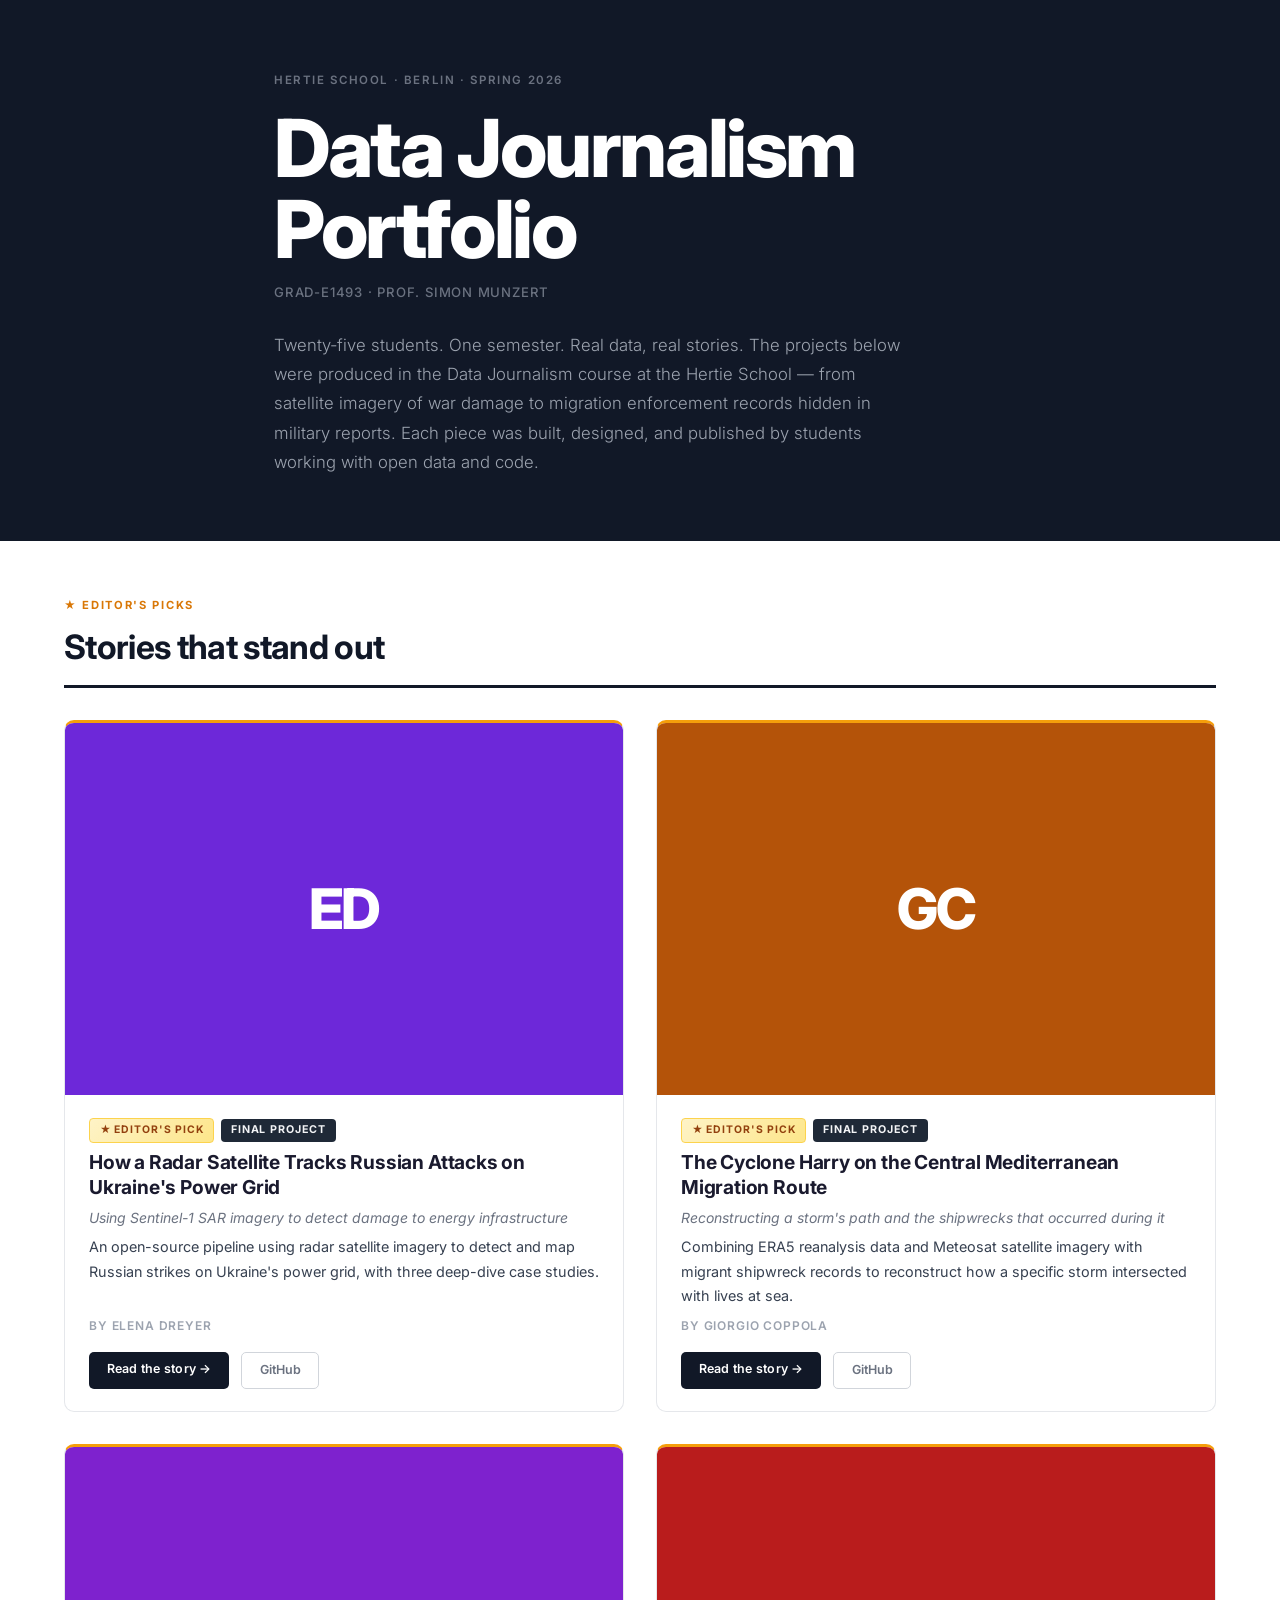
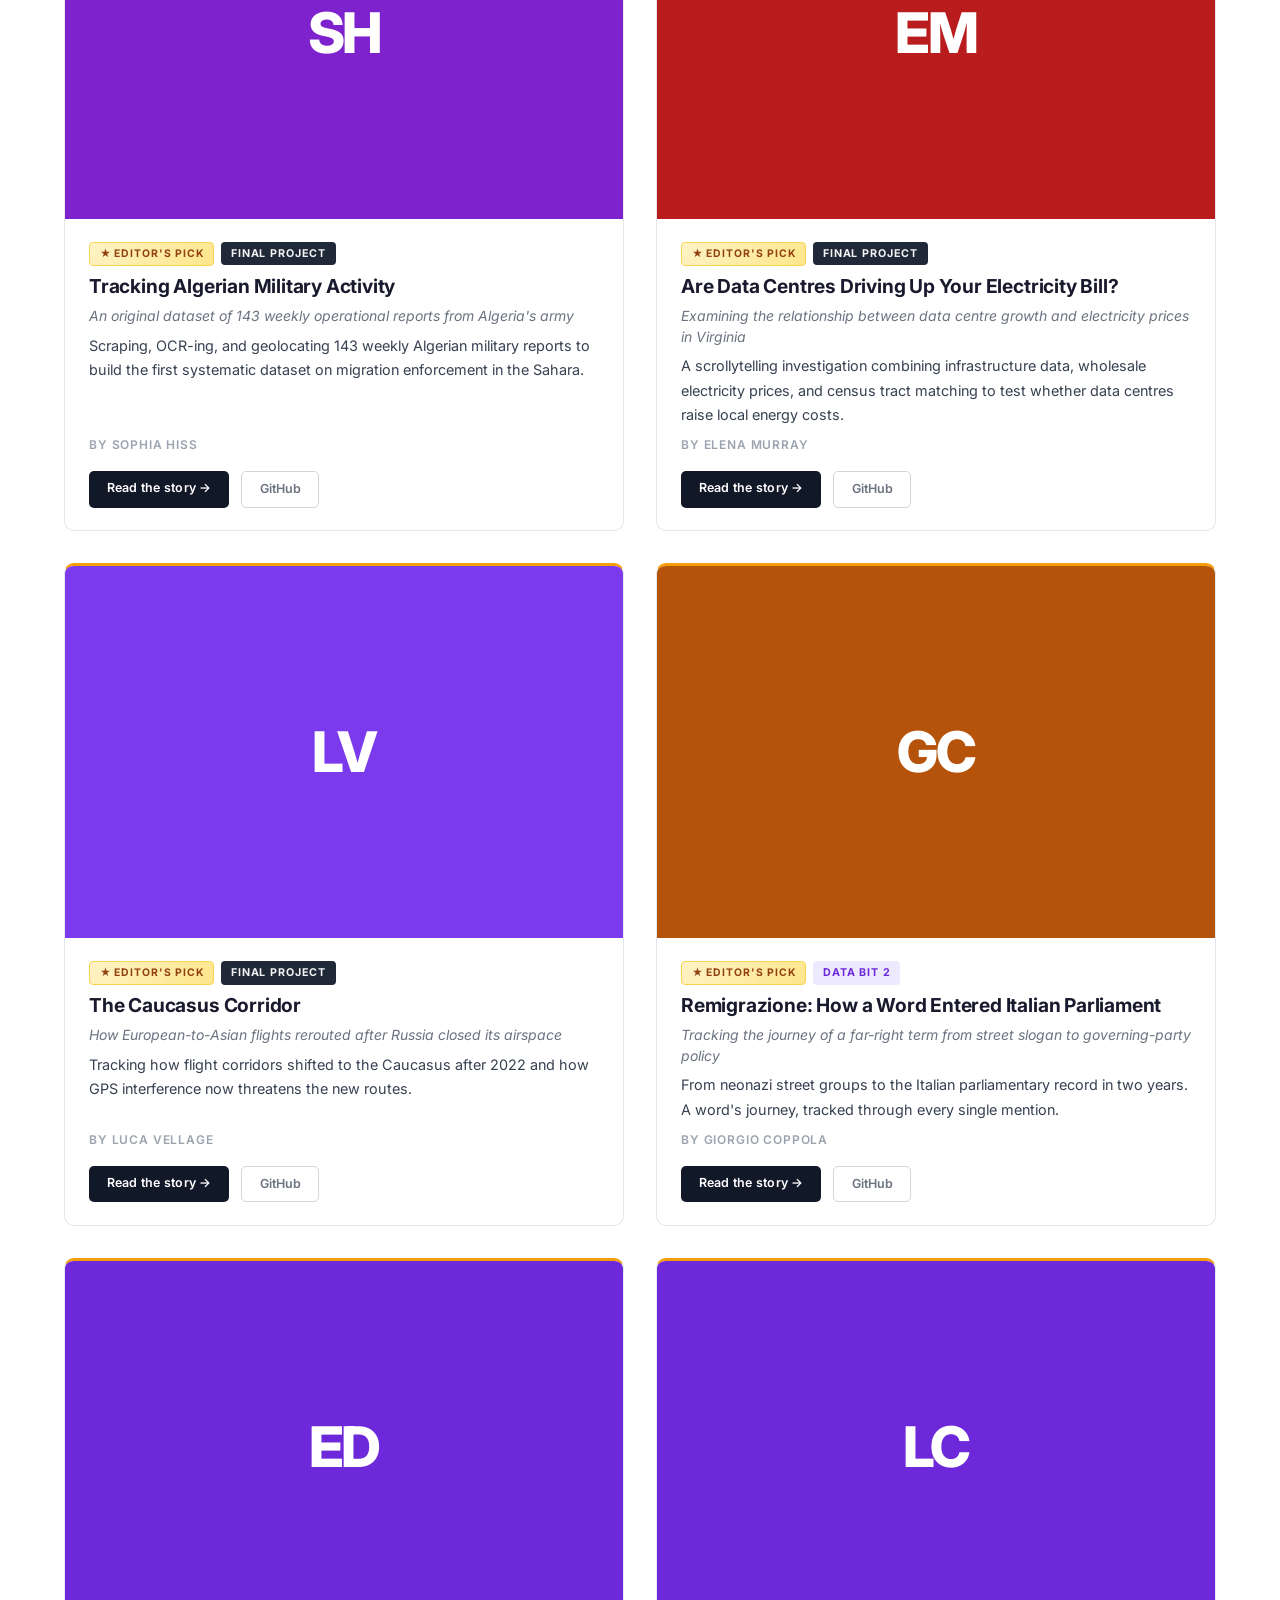
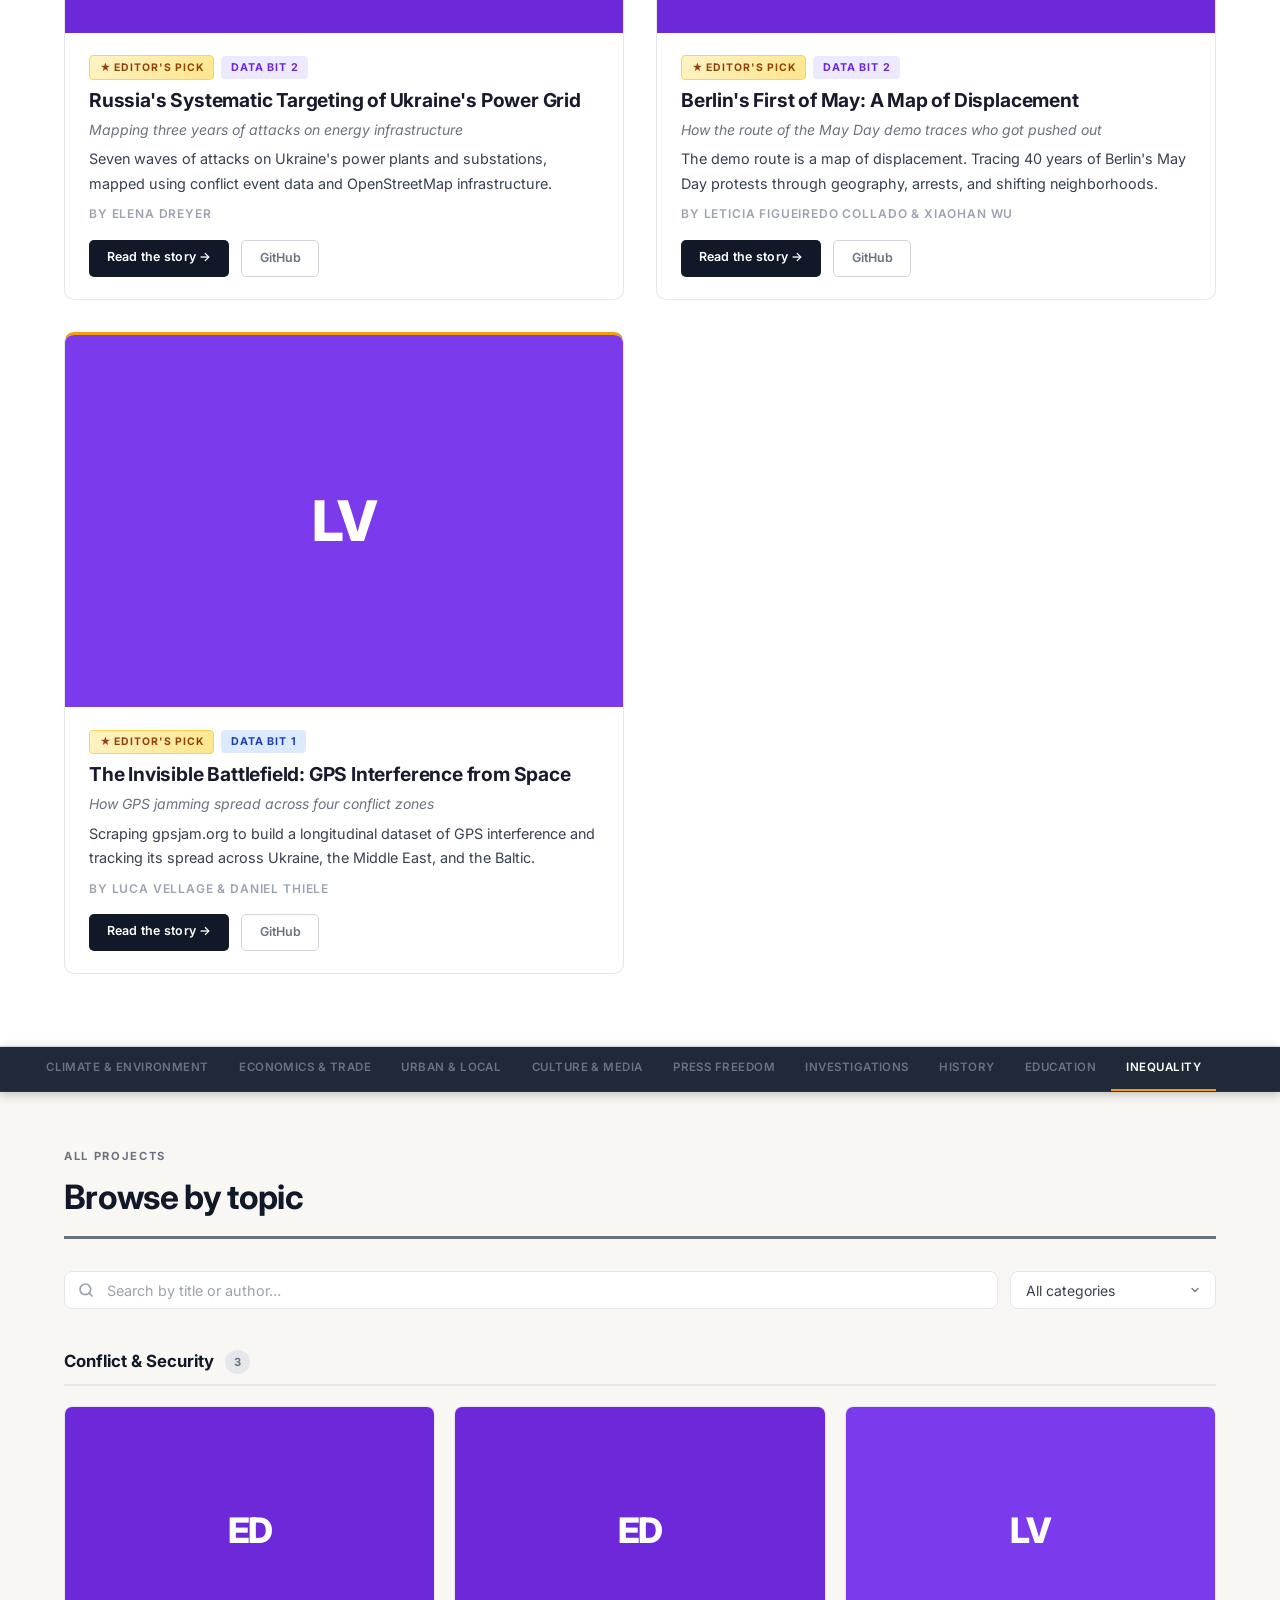
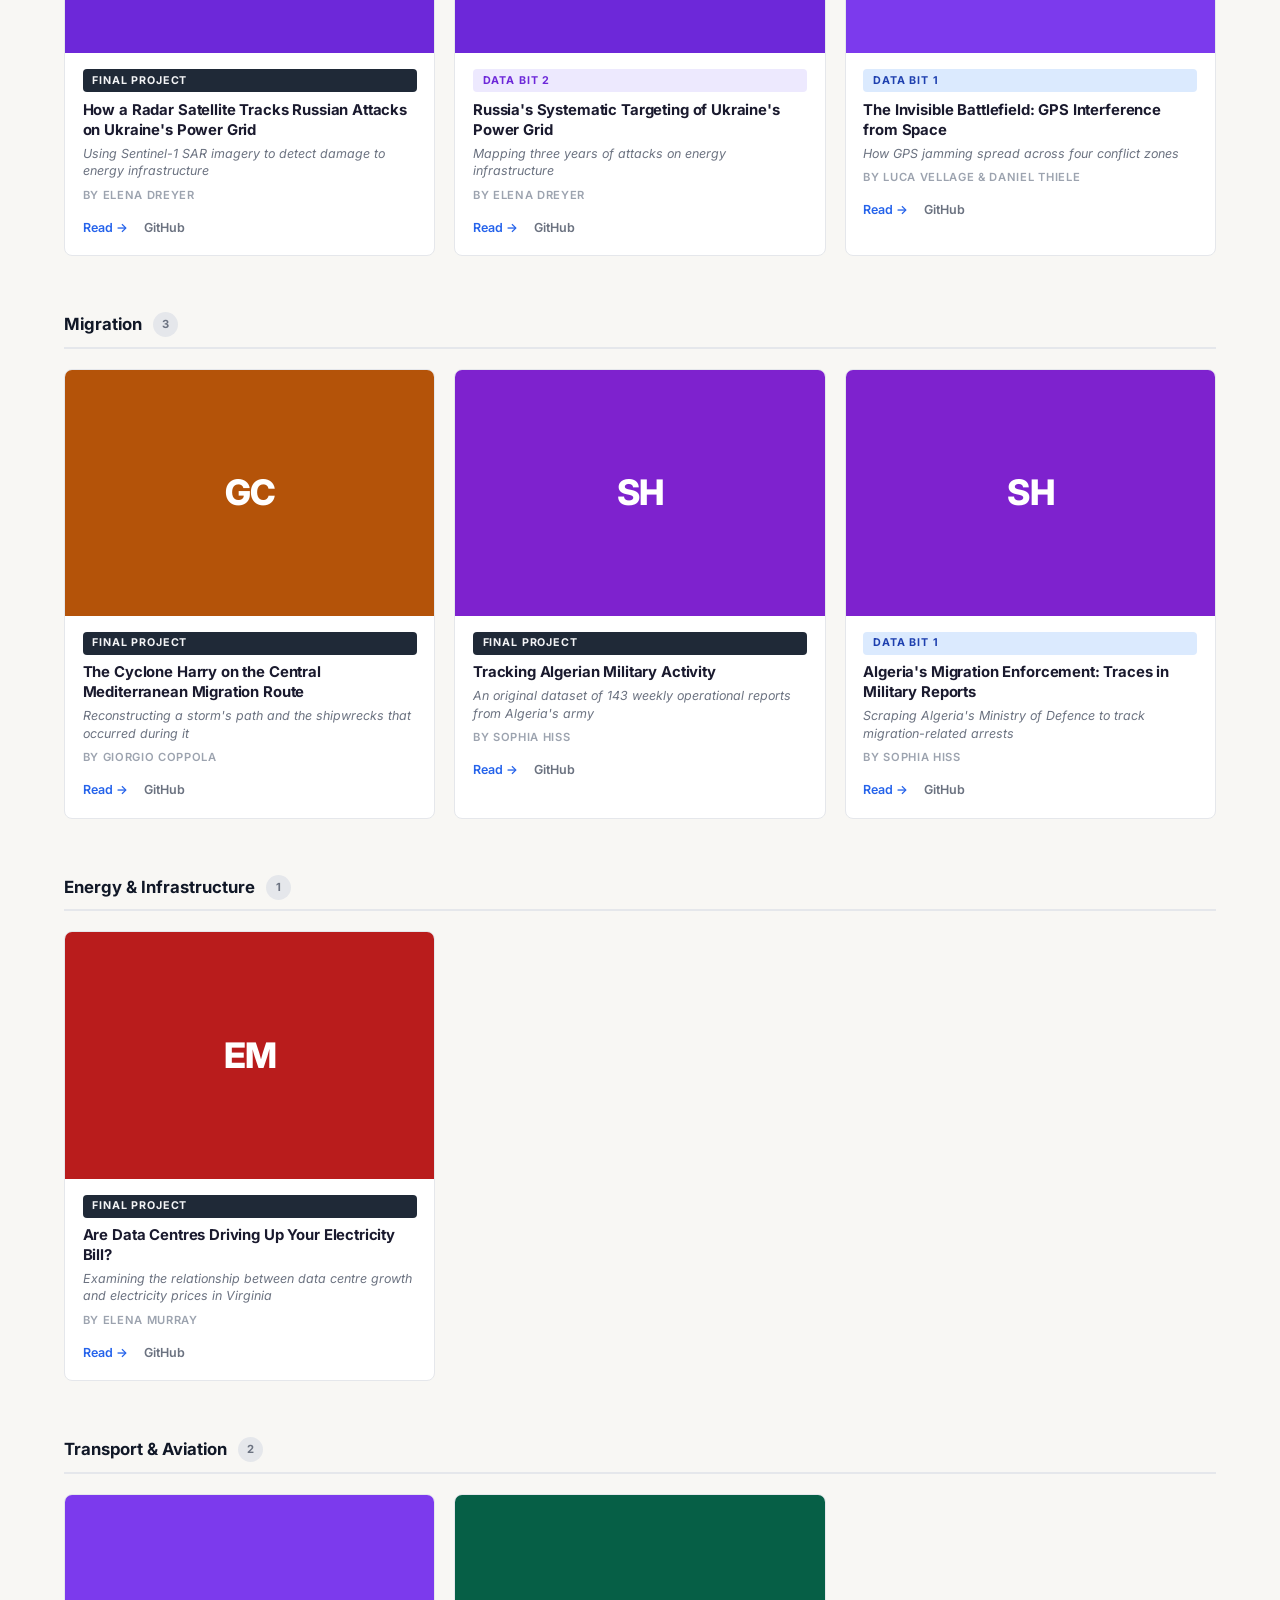
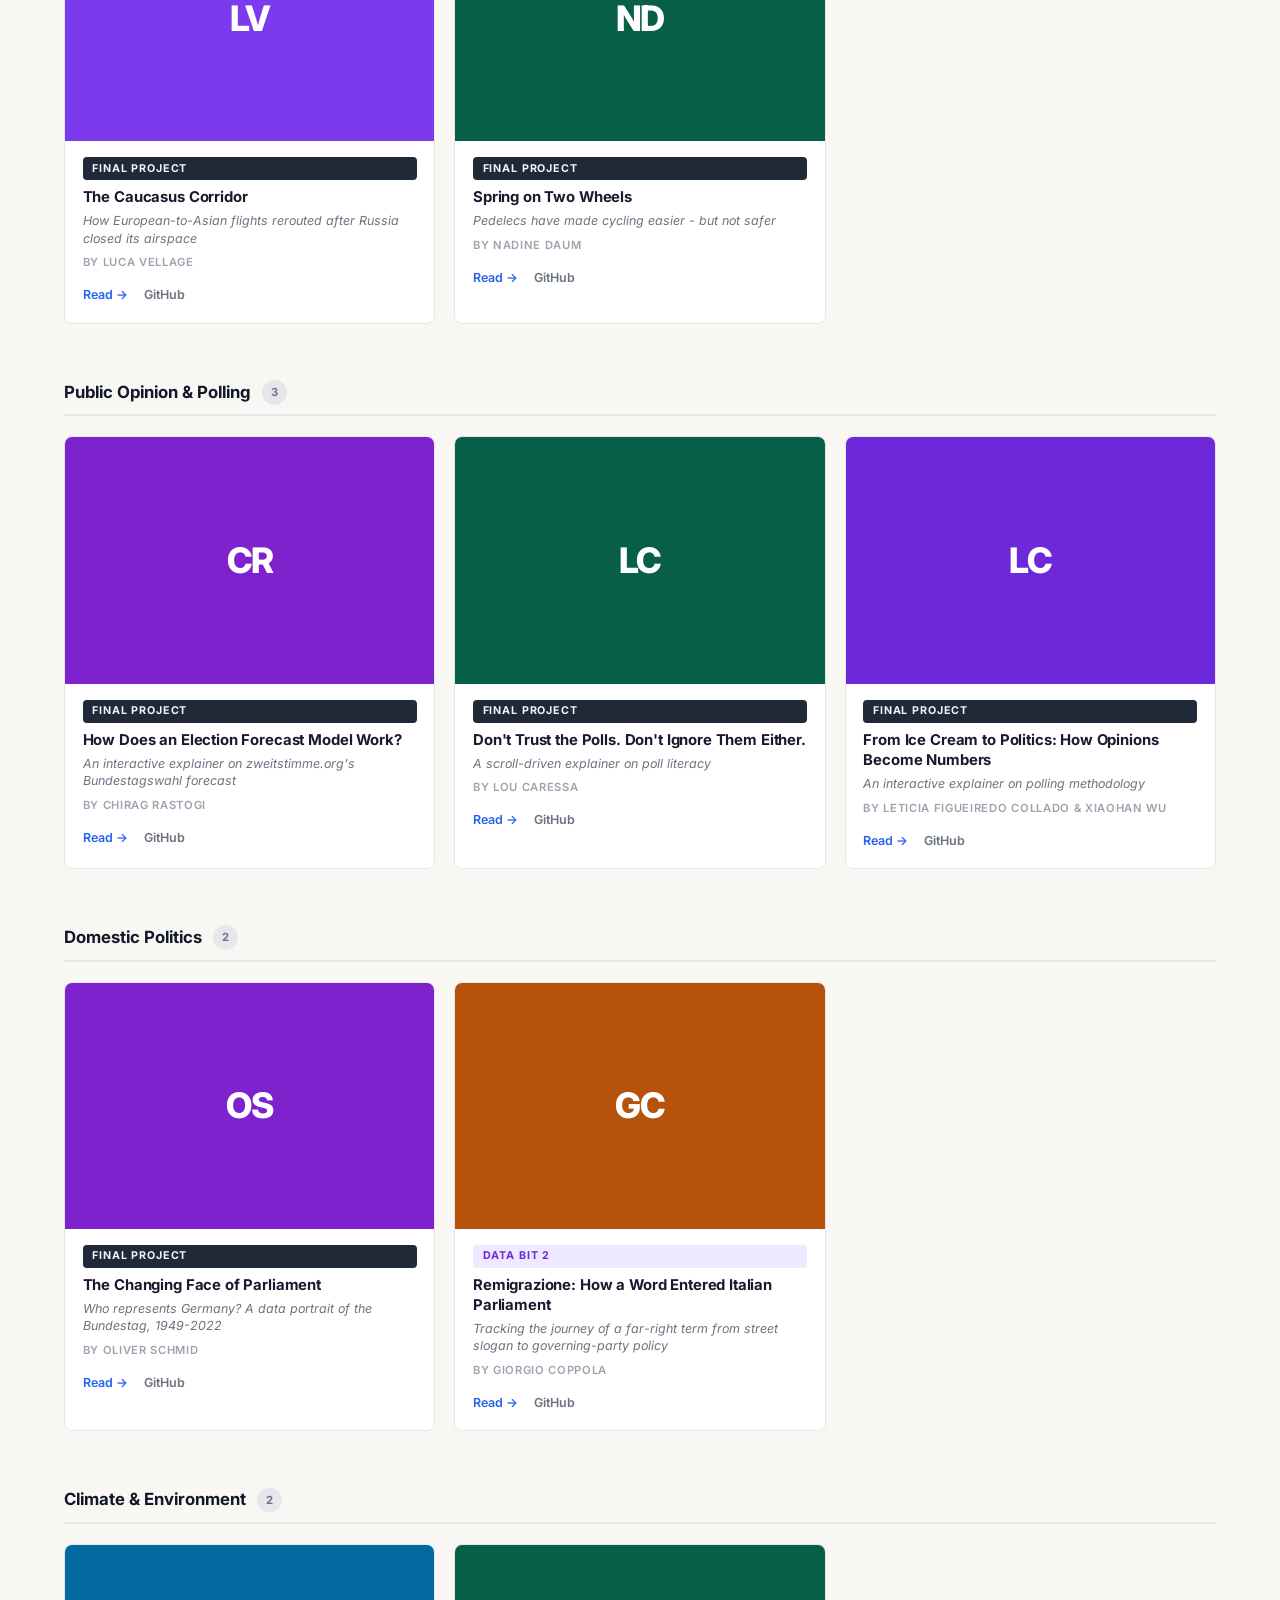
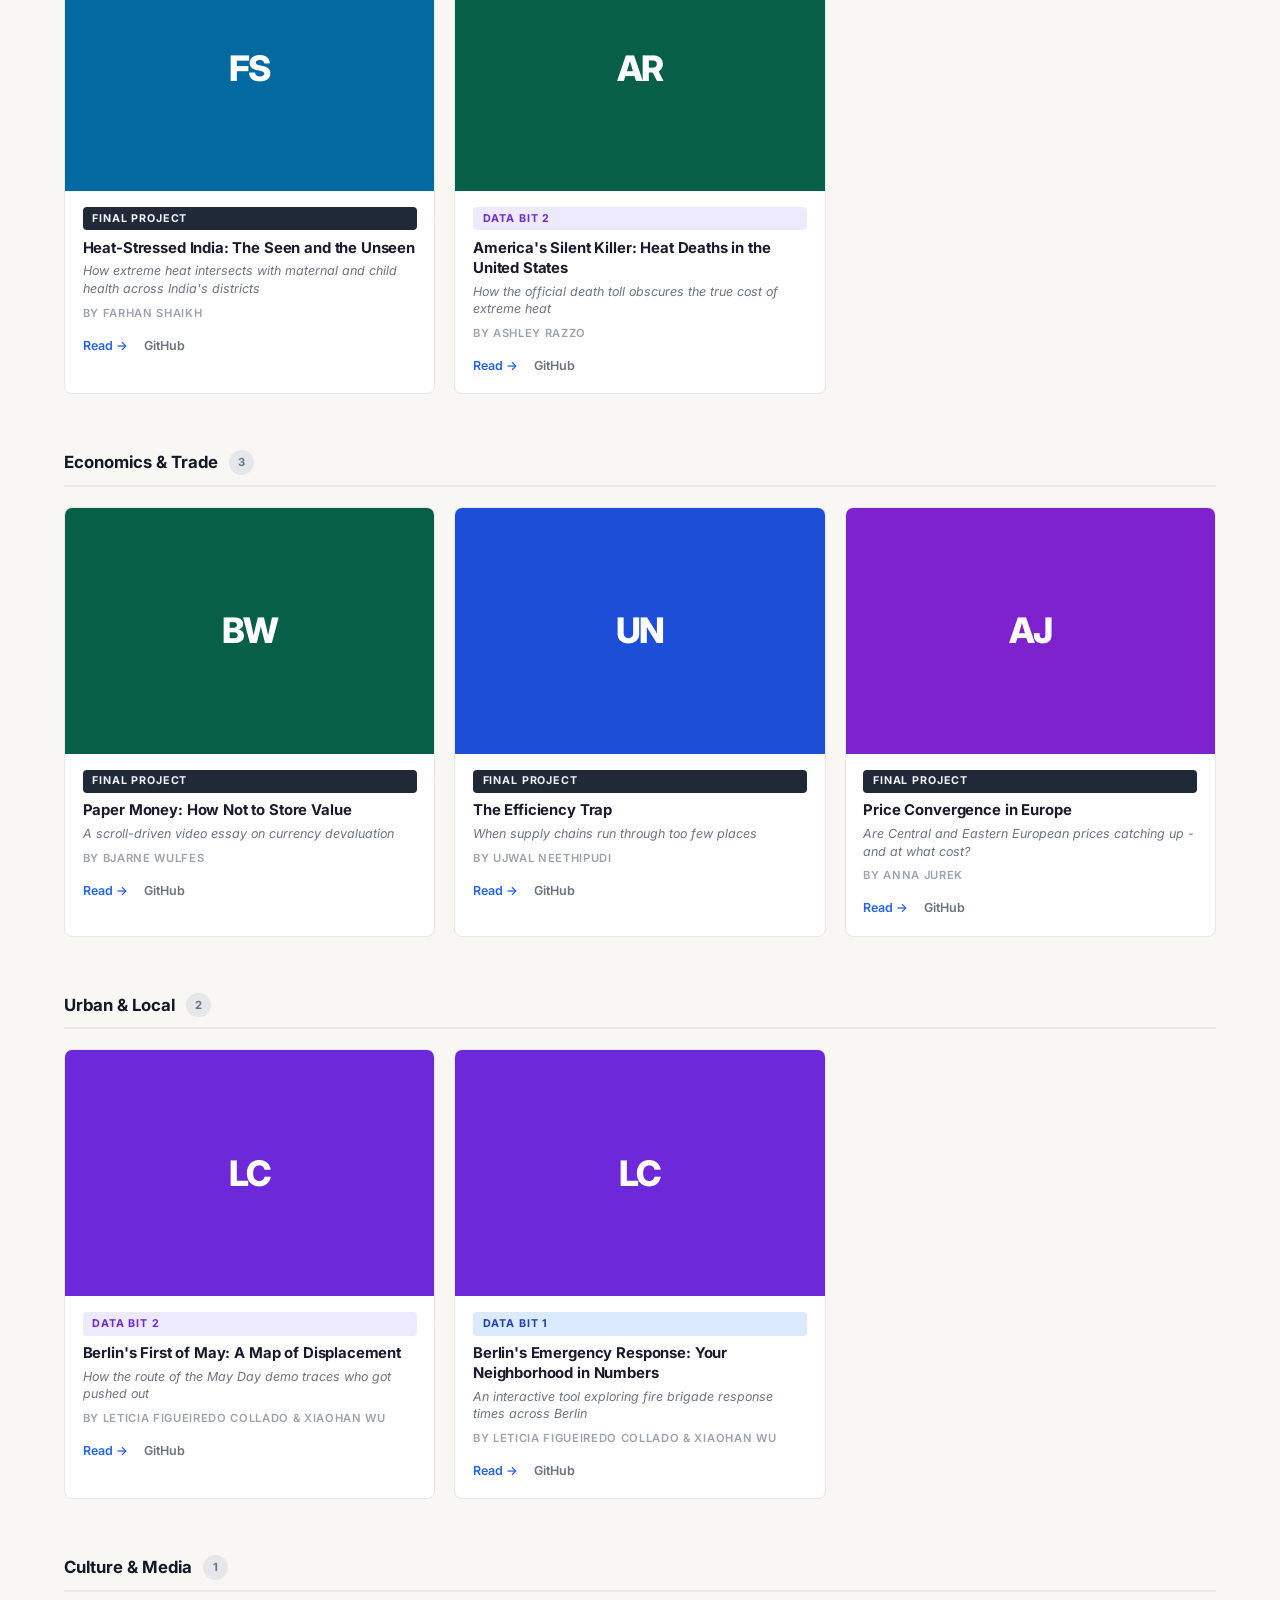
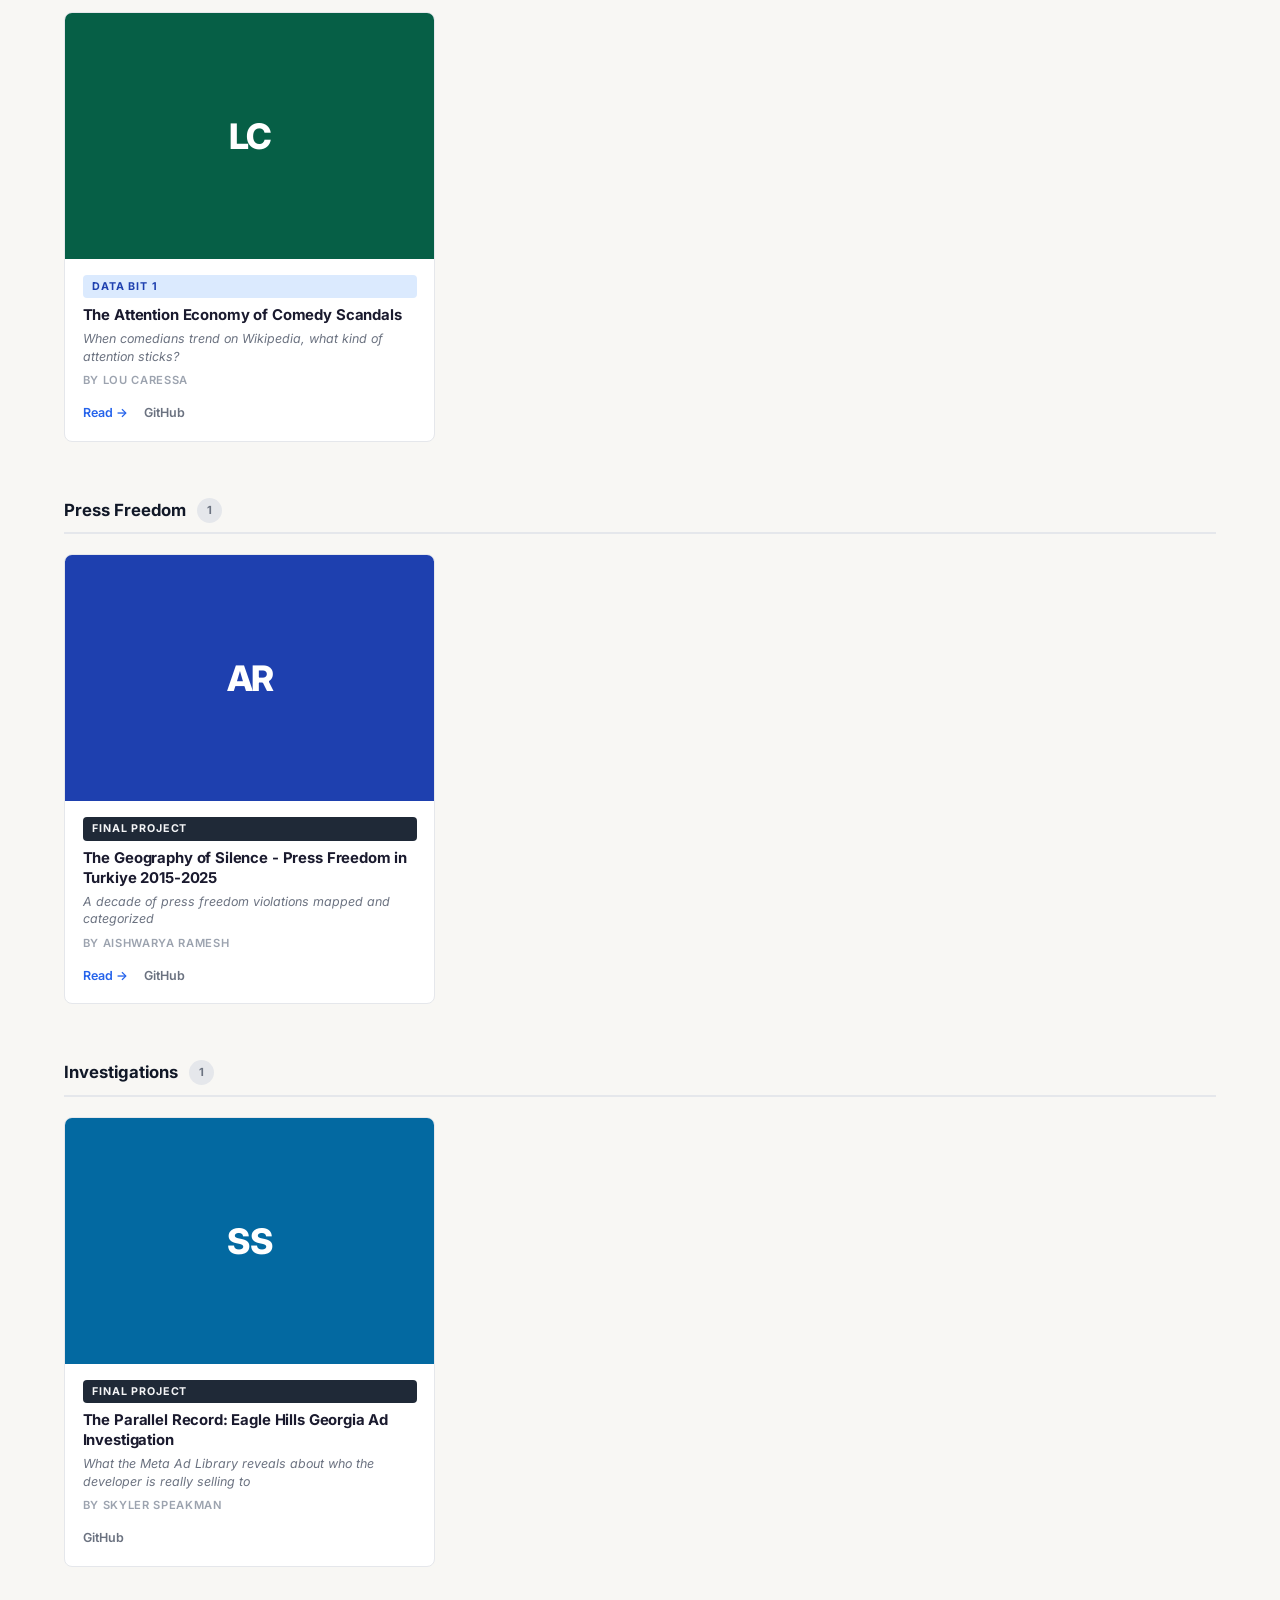
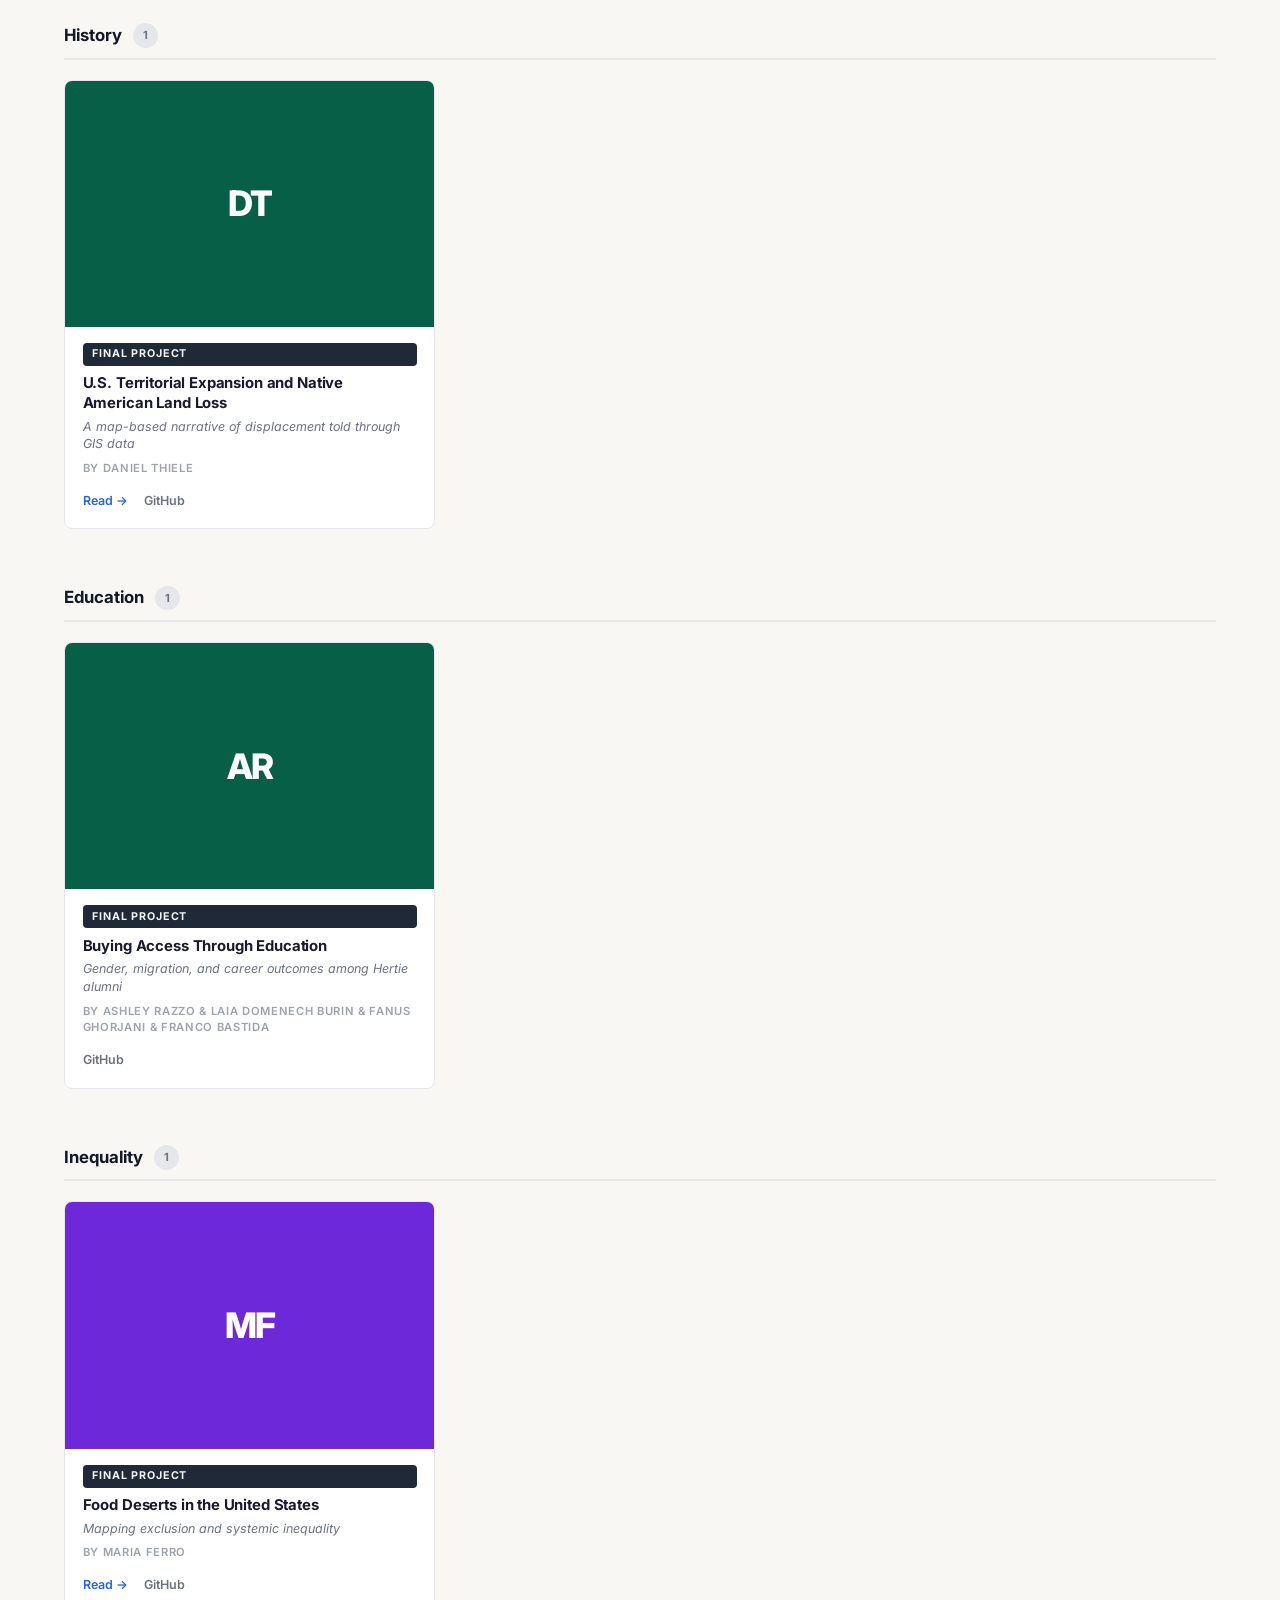
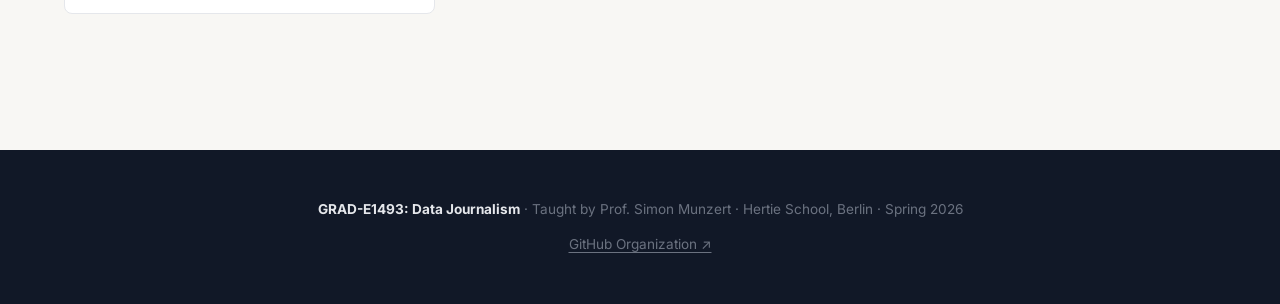
==== index.html @ 2b37b6f0 "first push" ====
<!DOCTYPE html>
<html lang="en">
<head>
  <meta charset="UTF-8">
  <meta name="viewport" content="width=device-width, initial-scale=1.0">
  <title>Data Journalism Portfolio — Hertie School SS 2026</title>
  <meta name="description" content="Student data journalism projects from GRAD-E1493 at the Hertie School, Berlin, Spring 2026.">
  <link rel="preconnect" href="https://fonts.googleapis.com">
  <link rel="preconnect" href="https://fonts.gstatic.com" crossorigin>
  <link href="https://fonts.googleapis.com/css2?family=Inter:ital,opsz,wght@0,14..32,300..800;1,14..32,300..800&display=swap" rel="stylesheet">
  <link rel="stylesheet" href="style.css">
</head>
<body>

  <header class="site-header">
    <div class="header-inner">
      <p class="header-kicker">Hertie School · Berlin · Spring 2026</p>
      <h1 class="site-title">Data Journalism<br>Portfolio</h1>
      <p class="header-course">GRAD-E1493 · Prof. Simon Munzert</p>
      <p class="header-intro">
        Twenty-five students. One semester. Real data, real stories. The projects below were
        produced in the Data Journalism course at the Hertie School — from satellite imagery
        of war damage to migration enforcement records hidden in military reports. Each piece
        was built, designed, and published by students working with open data and code.
      </p>
    </div>
  </header>

  <main>

    <section class="section-picks">
      <div class="container">
        <div class="section-heading">
          <span class="section-kicker picks-kicker">★ Editor's Picks</span>
          <h2>Stories that stand out</h2>
        </div>
        <div class="picks-grid" id="picks-grid">
          <p class="loading">Loading projects…</p>
        </div>
      </div>
    </section>

    <!-- Sticky category nav — populated by app.js -->
    <nav class="cat-nav" id="cat-nav" aria-label="Jump to category">
      <div class="cat-nav-inner" id="cat-nav-links"></div>
    </nav>

    <section class="section-all">
      <div class="container">
        <div class="section-heading">
          <span class="section-kicker">All Projects</span>
          <h2>Browse by topic</h2>
        </div>

        <!-- Filter / search bar -->
        <div class="filter-bar" id="filter-bar">
          <div class="search-wrap">
            <svg class="search-icon" xmlns="http://www.w3.org/2000/svg" width="16" height="16" viewBox="0 0 24 24" fill="none" stroke="currentColor" stroke-width="2.5" stroke-linecap="round" stroke-linejoin="round" aria-hidden="true">
              <circle cx="11" cy="11" r="8"/><line x1="21" y1="21" x2="16.65" y2="16.65"/>
            </svg>
            <input type="text" id="search-input" class="search-input"
              placeholder="Search by title or author…" autocomplete="off" spellcheck="false" aria-label="Search projects">
            <button class="filter-clear" id="filter-clear" hidden aria-label="Clear search">×</button>
          </div>
          <select id="cat-filter" class="filter-select" aria-label="Filter by category">
            <option value="">All categories</option>
          </select>
        </div>

        <div id="categories"></div>
        <p id="no-results" class="no-results" hidden>No projects match your search.</p>
      </div>
    </section>

  </main>

  <footer class="site-footer">
    <div class="container">
      <p>
        <strong>GRAD-E1493: Data Journalism</strong> ·
        Taught by Prof. Simon Munzert ·
        Hertie School, Berlin · Spring 2026
      </p>
      <p>
        <a href="https://github.com/orgs/data-journalism-26" target="_blank" rel="noopener noreferrer">
          GitHub Organization ↗
        </a>
      </p>
    </div>
  </footer>

  <script src="app.js"></script>
</body>
</html>
---- style.css ----
/* ── Reset & base ── */
*, *::before, *::after { box-sizing: border-box; margin: 0; padding: 0; }
html { font-size: 16px; scroll-behavior: smooth; }
body {
  font-family: 'Inter', system-ui, -apple-system, sans-serif;
  background: #f8f7f4;
  color: #1a1a2e;
  line-height: 1.5;
  -webkit-font-smoothing: antialiased;
}
a { color: inherit; text-decoration: none; }
img { display: block; max-width: 100%; }

.container {
  max-width: 1200px;
  margin: 0 auto;
  padding: 0 1.5rem;
}

/* ── HEADER ── */
.site-header {
  background: #111827;
  color: #fff;
  padding: 4.5rem 0 4rem;
}
.header-inner {
  max-width: 780px;
  margin: 0 auto;
  padding: 0 1.5rem;
}
.header-kicker {
  font-size: 0.72rem;
  font-weight: 600;
  letter-spacing: 0.14em;
  text-transform: uppercase;
  color: #6b7280;
  margin-bottom: 1.1rem;
}
.site-title {
  font-size: clamp(2.6rem, 7vw, 5rem);
  font-weight: 800;
  line-height: 1.02;
  letter-spacing: -0.03em;
  margin-bottom: 0.8rem;
}
.header-course {
  font-size: 0.82rem;
  font-weight: 500;
  letter-spacing: 0.06em;
  color: #6b7280;
  margin-bottom: 1.75rem;
  text-transform: uppercase;
}
.header-intro {
  font-size: 1.05rem;
  line-height: 1.75;
  color: #9ca3af;
  max-width: 640px;
  font-weight: 300;
}

/* ── SECTION HEADINGS ── */
.section-heading {
  padding-top: 3.5rem;
  margin-bottom: 2rem;
}
.section-kicker {
  display: block;
  font-size: 0.7rem;
  font-weight: 700;
  letter-spacing: 0.15em;
  text-transform: uppercase;
  color: #6b7280;
  margin-bottom: 0.5rem;
}
.picks-kicker { color: #d97706; }

.section-heading h2 {
  font-size: clamp(1.6rem, 3vw, 2.1rem);
  font-weight: 700;
  letter-spacing: -0.02em;
  color: #111827;
  padding-bottom: 0.8rem;
  border-bottom: 3px solid #111827;
}

/* ── ASSIGNMENT BADGES ── */
.badge {
  display: inline-block;
  font-size: 0.67rem;
  font-weight: 700;
  letter-spacing: 0.08em;
  text-transform: uppercase;
  padding: 0.22rem 0.6rem;
  border-radius: 4px;
}
/* Final Project: dark/inverse */
.badge-final-project { background: #1f2937; color: #f3f4f6; }
/* Data Bits: lighter tints */
.badge-data-bit-1    { background: #dbeafe; color: #1e40af; }
.badge-data-bit-2    { background: #ede9fe; color: #6d28d9; }

/* ── EDITOR'S PICKS SECTION ── */
.section-picks {
  background: #fff;
  padding-bottom: 4.5rem;
  border-bottom: 1px solid #e5e7eb;
}

/* 2-column editorial grid */
.picks-grid {
  display: grid;
  grid-template-columns: repeat(2, 1fr);
  gap: 2rem;
}

.pick-card {
  display: flex;
  flex-direction: column;
  background: #fff;
  border: 1px solid #e5e7eb;
  border-top: 3px solid #f59e0b;
  border-radius: 10px;
  overflow: hidden;
  transition: transform 0.22s ease, box-shadow 0.22s ease;
}
.pick-card:hover {
  transform: translateY(-5px);
  box-shadow: 0 20px 48px rgba(0,0,0,0.13);
}
.pick-image-link { display: block; }
.pick-image {
  aspect-ratio: 3 / 2;
  overflow: hidden;
  background: #f3f4f6;
}
.pick-image img {
  width: 100%;
  height: 100%;
  object-fit: cover;
  object-position: center 20%;
  transition: transform 0.4s ease;
}
.pick-card:hover .pick-image img { transform: scale(1.06); }
.pick-image .avatar {
  width: 100%;
  height: 100%;
  display: flex;
  align-items: center;
  justify-content: center;
  font-size: 3.5rem;
  font-weight: 800;
  color: #fff;
  letter-spacing: -0.04em;
}

/* Gold badge + assignment badge row */
.pick-badges {
  display: flex;
  gap: 0.45rem;
  align-items: center;
  flex-wrap: wrap;
}
.pick-gold {
  display: inline-block;
  font-size: 0.65rem;
  font-weight: 700;
  letter-spacing: 0.09em;
  text-transform: uppercase;
  background: linear-gradient(135deg, #fef3c7, #fde68a);
  color: #92400e;
  padding: 0.22rem 0.6rem;
  border-radius: 4px;
  border: 1px solid #fcd34d;
}

.pick-body {
  flex: 1;
  display: flex;
  flex-direction: column;
  padding: 1.4rem 1.5rem 1.4rem;
  gap: 0.45rem;
}
.pick-title {
  font-size: 1.2rem;
  font-weight: 700;
  line-height: 1.3;
  letter-spacing: -0.01em;
  margin-top: 0.05rem;
}
.pick-title a:hover { text-decoration: underline; text-underline-offset: 3px; }
.pick-subtitle {
  font-size: 0.875rem;
  color: #6b7280;
  font-style: italic;
  line-height: 1.45;
}
.pick-blurb {
  font-size: 0.9rem;
  color: #374151;
  line-height: 1.7;
  flex: 1;
}
.pick-authors {
  font-size: 0.75rem;
  font-weight: 600;
  color: #9ca3af;
  text-transform: uppercase;
  letter-spacing: 0.07em;
  margin-top: 0.1rem;
}
.pick-links {
  display: flex;
  gap: 0.75rem;
  flex-wrap: wrap;
  margin-top: 0.6rem;
}
.btn-primary {
  display: inline-block;
  background: #111827;
  color: #fff;
  padding: 0.5rem 1.1rem;
  border-radius: 5px;
  font-size: 0.78rem;
  font-weight: 600;
  letter-spacing: 0.02em;
  transition: background 0.15s;
}
.btn-primary:hover { background: #374151; }
.btn-secondary {
  display: inline-block;
  border: 1px solid #d1d5db;
  color: #6b7280;
  padding: 0.5rem 1.1rem;
  border-radius: 5px;
  font-size: 0.78rem;
  font-weight: 600;
  transition: border-color 0.15s, color 0.15s;
}
.btn-secondary:hover { border-color: #111827; color: #111827; }

/* ── STICKY CATEGORY NAV ── */
.cat-nav {
  position: sticky;
  top: 0;
  z-index: 100;
  background: #1f2937;
  border-bottom: 1px solid rgba(255,255,255,0.06);
  box-shadow: 0 2px 10px rgba(0,0,0,0.25);
}
.cat-nav-inner {
  max-width: 1200px;
  margin: 0 auto;
  padding: 0 1.5rem;
  display: flex;
  overflow-x: auto;
  scrollbar-width: none;
  gap: 0;
}
.cat-nav-inner::-webkit-scrollbar { display: none; }
.cat-nav-link {
  flex-shrink: 0;
  display: block;
  padding: 0.75rem 0.95rem;
  font-size: 0.72rem;
  font-weight: 600;
  letter-spacing: 0.04em;
  text-transform: uppercase;
  white-space: nowrap;
  color: #6b7280;
  border-bottom: 2px solid transparent;
  transition: color 0.15s, border-color 0.15s;
}
.cat-nav-link:hover { color: #e5e7eb; border-bottom-color: rgba(255,255,255,0.15); }
.cat-nav-link.active { color: #fff; border-bottom-color: #f59e0b; }

/* ── FILTER BAR ── */
.filter-bar {
  display: flex;
  gap: 0.75rem;
  align-items: center;
  margin-bottom: 2.5rem;
  flex-wrap: wrap;
}
.search-wrap {
  flex: 1 1 240px;
  position: relative;
  display: flex;
  align-items: center;
}
.search-icon {
  position: absolute;
  left: 0.85rem;
  color: #9ca3af;
  pointer-events: none;
  flex-shrink: 0;
}
.search-input {
  width: 100%;
  padding: 0.62rem 2.5rem 0.62rem 2.6rem;
  border: 1.5px solid #e5e7eb;
  border-radius: 8px;
  font-family: inherit;
  font-size: 0.9rem;
  color: #111827;
  background: #fff;
  transition: border-color 0.15s, box-shadow 0.15s;
}
.search-input::placeholder { color: #9ca3af; }
.search-input:focus {
  outline: none;
  border-color: #9ca3af;
  box-shadow: 0 0 0 3px rgba(156,163,175,0.18);
}
.filter-clear {
  position: absolute;
  right: 0.55rem;
  background: none;
  border: none;
  font-size: 1.15rem;
  line-height: 1;
  color: #9ca3af;
  cursor: pointer;
  padding: 0.2rem 0.35rem;
  border-radius: 4px;
  transition: color 0.12s, background 0.12s;
}
.filter-clear:hover { color: #374151; background: #f3f4f6; }
.filter-select {
  flex-shrink: 0;
  padding: 0.62rem 2.2rem 0.62rem 0.9rem;
  border: 1.5px solid #e5e7eb;
  border-radius: 8px;
  font-family: inherit;
  font-size: 0.875rem;
  color: #374151;
  background: #fff url("data:image/svg+xml,%3Csvg xmlns='http://www.w3.org/2000/svg' width='12' height='12' viewBox='0 0 24 24' fill='none' stroke='%236b7280' stroke-width='2.5' stroke-linecap='round' stroke-linejoin='round'%3E%3Cpolyline points='6 9 12 15 18 9'/%3E%3C/svg%3E") no-repeat right 0.85rem center;
  -webkit-appearance: none;
  appearance: none;
  cursor: pointer;
  min-width: 200px;
  transition: border-color 0.15s;
}
.filter-select:focus { outline: none; border-color: #9ca3af; }

/* ── ALL PROJECTS / CATEGORIES ── */
.section-all {
  padding-bottom: 5rem;
}
.section-all .section-heading h2 { border-bottom-color: #6b7280; }

.category-section {
  margin-bottom: 3.5rem;
  scroll-margin-top: 60px; /* offset for sticky nav */
}
.cat-heading {
  display: flex;
  align-items: center;
  gap: 0.7rem;
  margin-bottom: 1.25rem;
  padding-bottom: 0.6rem;
  border-bottom: 2px solid #e5e7eb;
}
.cat-label {
  font-size: 1.05rem;
  font-weight: 700;
  color: #111827;
}
/* Pill badge for count */
.cat-count-badge {
  display: inline-flex;
  align-items: center;
  justify-content: center;
  background: #e5e7eb;
  color: #6b7280;
  font-size: 0.7rem;
  font-weight: 700;
  letter-spacing: 0.03em;
  min-width: 1.55rem;
  height: 1.55rem;
  padding: 0 0.45rem;
  border-radius: 999px;
}

.projects-grid {
  display: grid;
  grid-template-columns: repeat(auto-fill, minmax(290px, 1fr));
  gap: 1.2rem;
}

.project-card {
  background: #fff;
  border: 1px solid #e5e7eb;
  border-radius: 8px;
  overflow: hidden;
  display: flex;
  flex-direction: column;
  transition: transform 0.18s ease, box-shadow 0.18s ease;
}
.project-card:hover {
  transform: translateY(-4px);
  box-shadow: 0 14px 36px rgba(0,0,0,0.11);
}
.proj-image-link { display: block; }
.proj-image {
  aspect-ratio: 3 / 2;
  overflow: hidden;
  background: #f3f4f6;
}
.proj-image img {
  width: 100%;
  height: 100%;
  object-fit: cover;
  object-position: center 20%;
  transition: transform 0.35s ease;
}
.project-card:hover .proj-image img { transform: scale(1.06); }
.proj-image .avatar {
  width: 100%;
  height: 100%;
  display: flex;
  align-items: center;
  justify-content: center;
  font-size: 2.2rem;
  font-weight: 800;
  color: #fff;
  letter-spacing: -0.04em;
}
.proj-body {
  flex: 1;
  display: flex;
  flex-direction: column;
  padding: 1rem 1.1rem 1.1rem;
  gap: 0.3rem;
}
.proj-title {
  font-size: 0.93rem;
  font-weight: 700;
  line-height: 1.35;
  letter-spacing: -0.01em;
  margin-top: 0.15rem;
}
.proj-title a:hover { text-decoration: underline; text-underline-offset: 3px; }
.proj-subtitle {
  font-size: 0.78rem;
  color: #6b7280;
  font-style: italic;
  line-height: 1.4;
}
.proj-authors {
  font-size: 0.7rem;
  font-weight: 600;
  color: #9ca3af;
  text-transform: uppercase;
  letter-spacing: 0.06em;
  margin-top: 0.15rem;
}
.proj-links {
  display: flex;
  gap: 1rem;
  margin-top: 0.65rem;
  font-size: 0.78rem;
  flex-wrap: wrap;
}
.proj-links a { font-weight: 600; color: #2563eb; }
.proj-links a:hover { text-decoration: underline; }
.proj-gh { color: #6b7280 !important; }
.proj-gh:hover { color: #111827 !important; }

/* ── NO RESULTS ── */
.no-results {
  padding: 4rem 2rem;
  text-align: center;
  color: #9ca3af;
  font-size: 1rem;
}

/* ── FOOTER ── */
.site-footer {
  background: #111827;
  color: #6b7280;
  padding: 3rem 0;
  text-align: center;
}
.site-footer .container {
  display: flex;
  flex-direction: column;
  align-items: center;
  gap: 0.75rem;
}
.site-footer p { font-size: 0.85rem; line-height: 1.7; }
.site-footer strong { color: #e5e7eb; }
.site-footer a { color: #6b7280; text-decoration: underline; text-underline-offset: 3px; }
.site-footer a:hover { color: #e5e7eb; }

/* ── UTILITY ── */
.loading, .error {
  grid-column: 1 / -1;
  padding: 3rem;
  text-align: center;
  color: #9ca3af;
  font-size: 0.9rem;
}

/* ── RESPONSIVE ── */
@media (max-width: 900px) {
  .picks-grid { grid-template-columns: 1fr; }
}
@media (max-width: 768px) {
  .site-header { padding: 3rem 0 2.5rem; }
  .projects-grid { grid-template-columns: 1fr; }
  .section-heading { padding-top: 2.5rem; margin-bottom: 1.5rem; }
  .filter-bar { flex-direction: column; align-items: stretch; }
  .filter-select { min-width: unset; }
}
@media (max-width: 480px) {
  .header-inner, .container { padding: 0 1rem; }
  .cat-nav-inner { padding: 0 1rem; }
  .section-picks, .section-all { padding-bottom: 3rem; }
  .pick-body { padding: 1.2rem; }
}
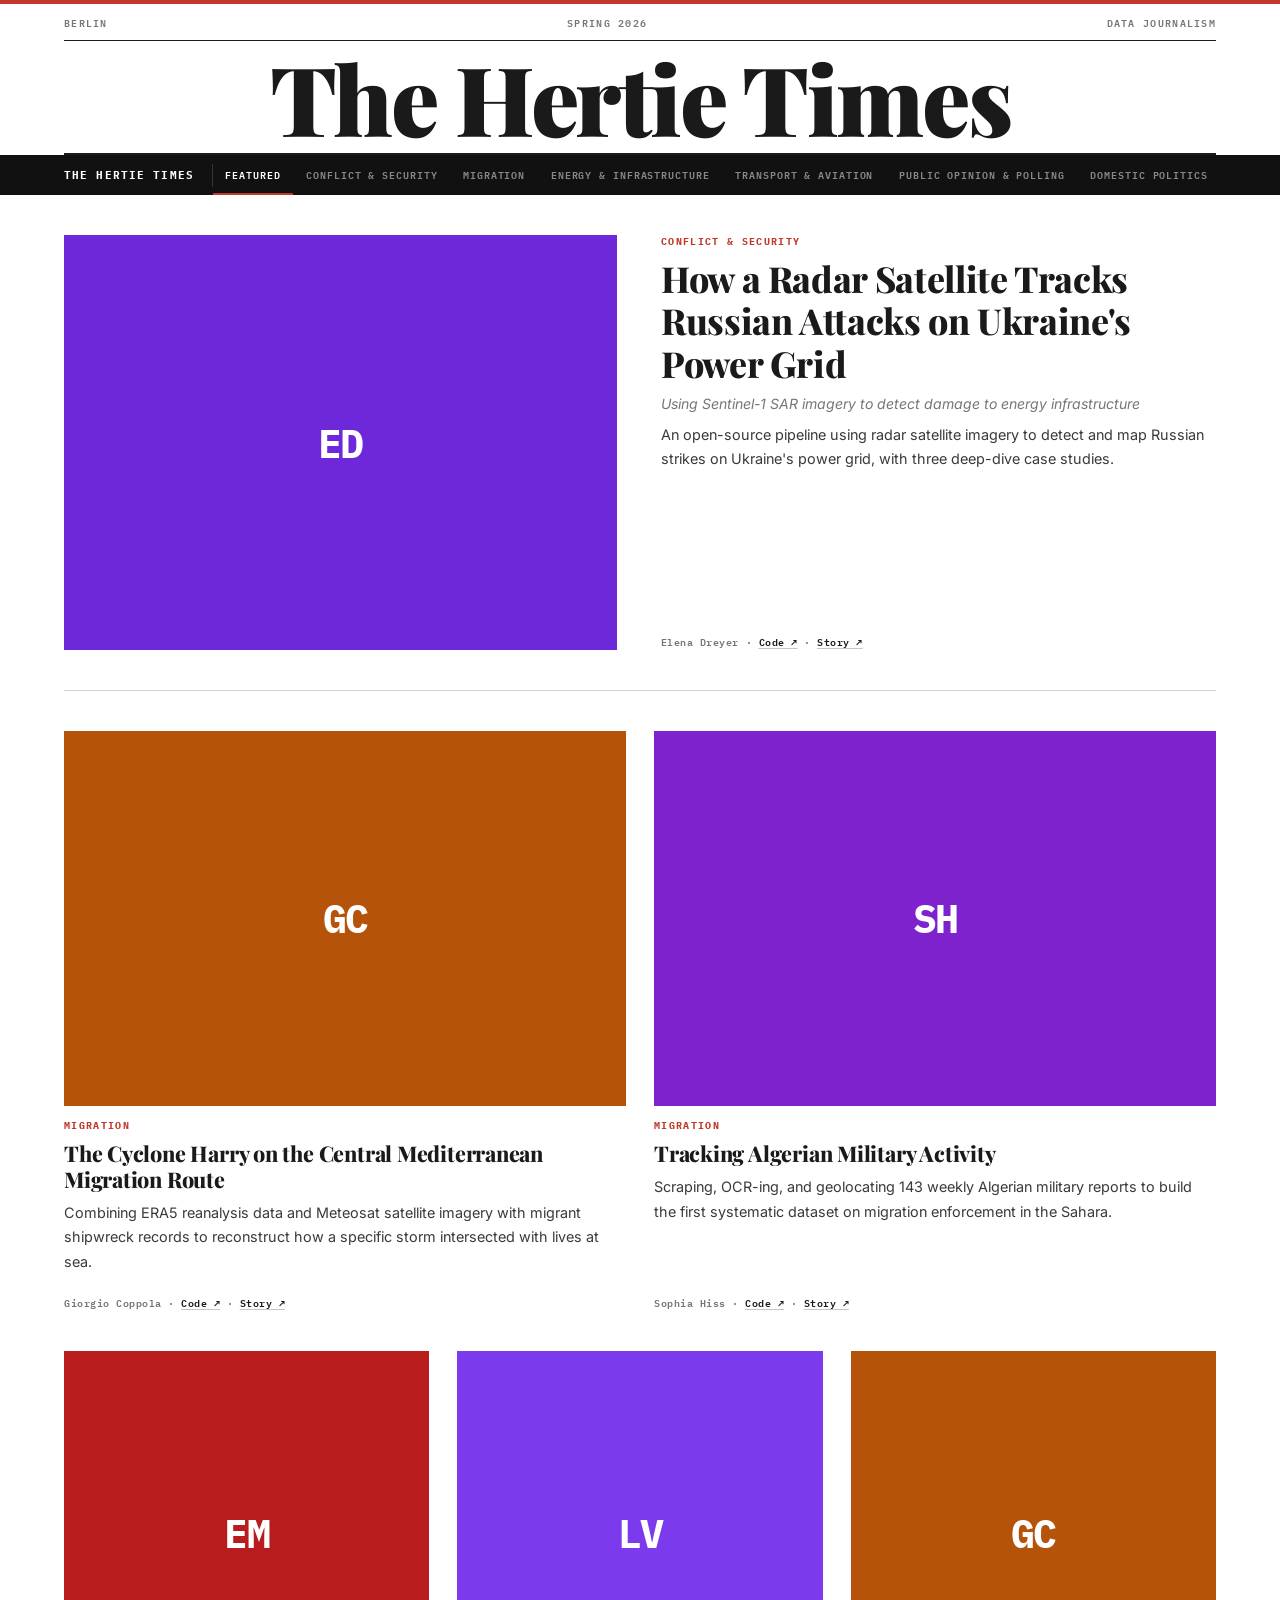
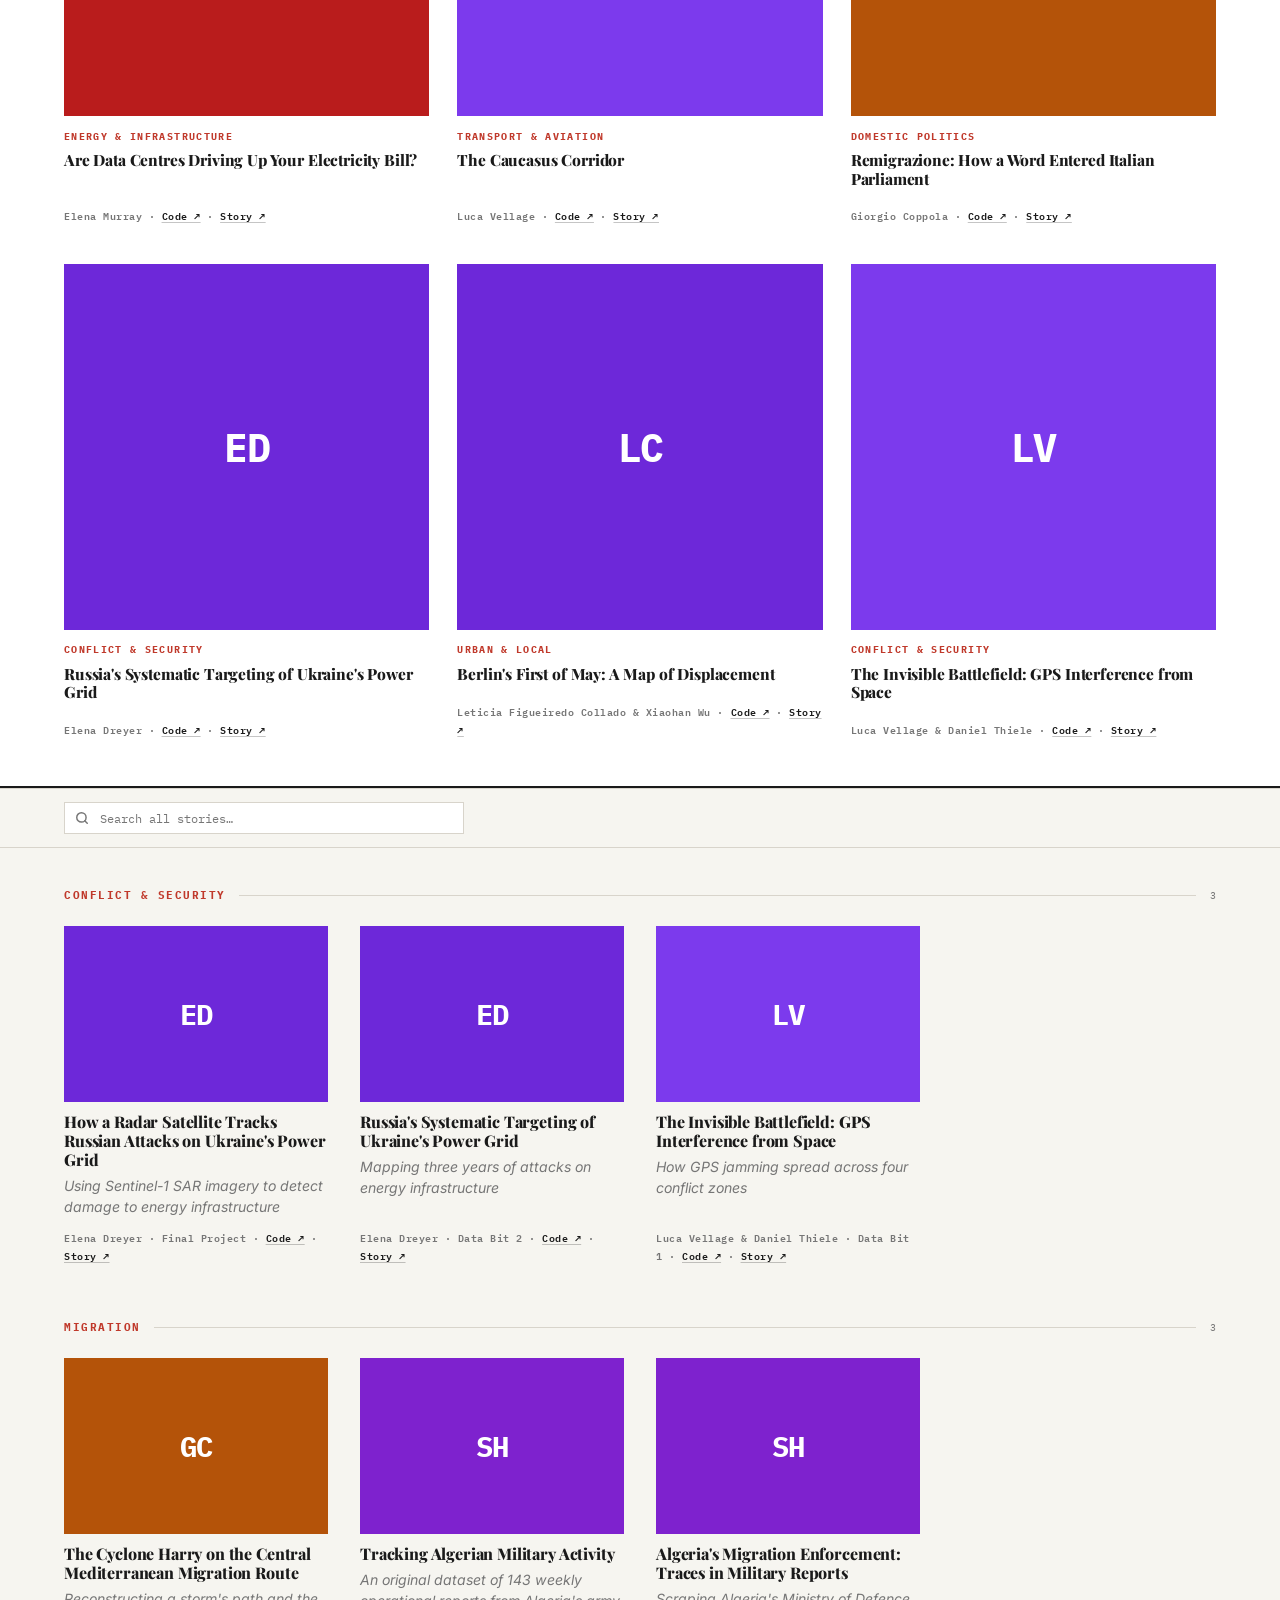
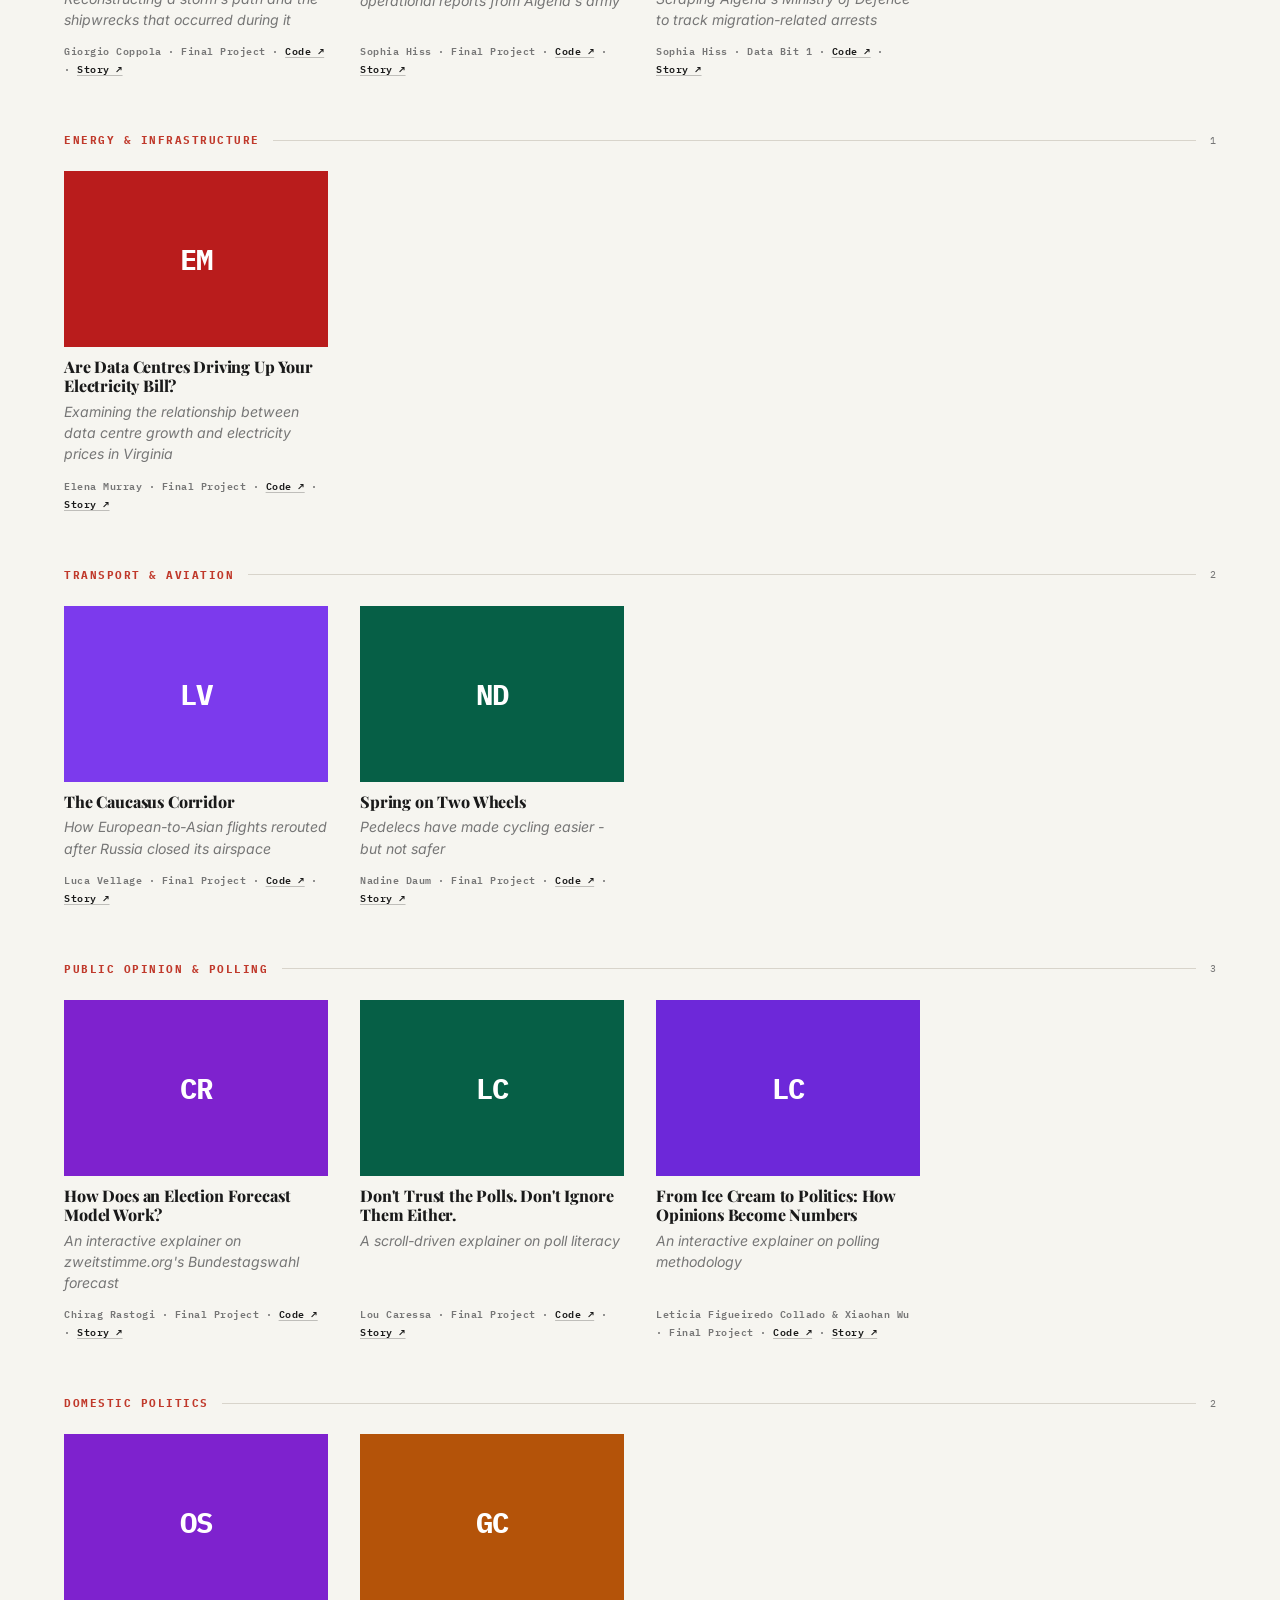
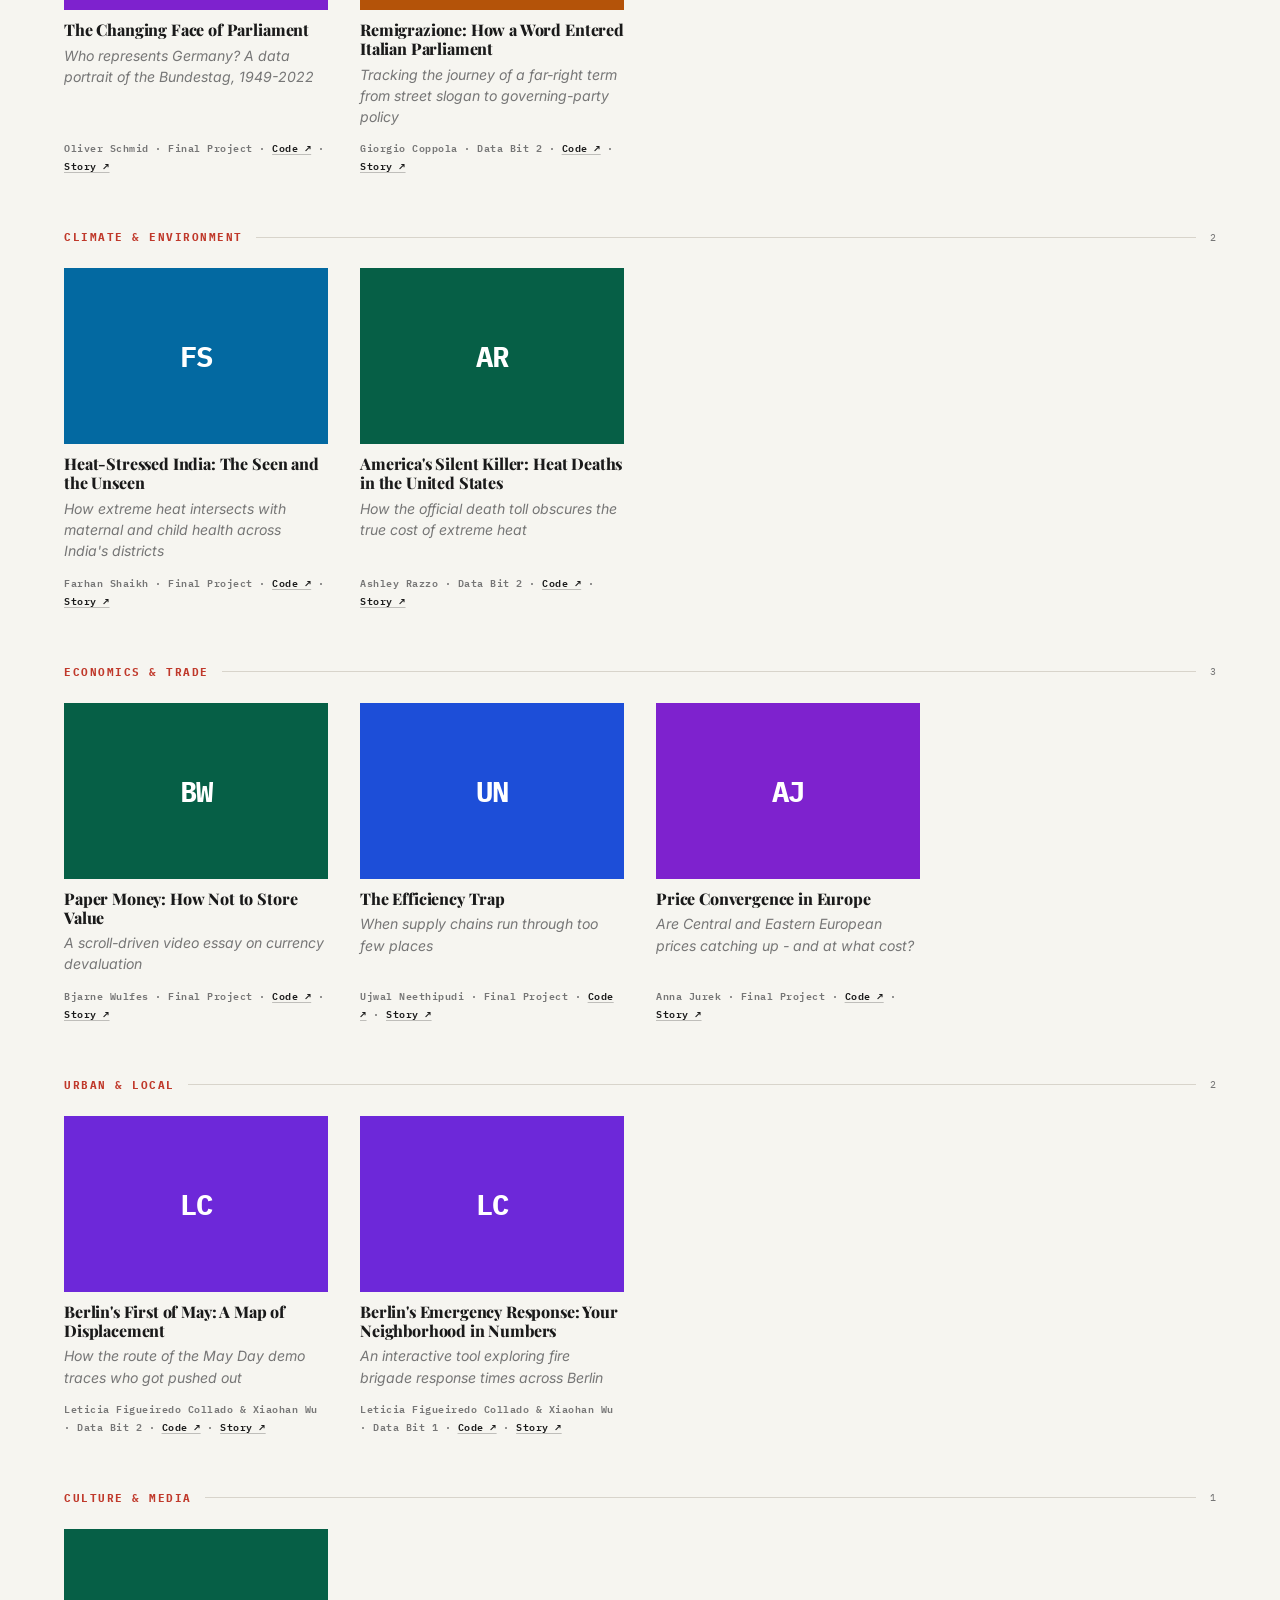
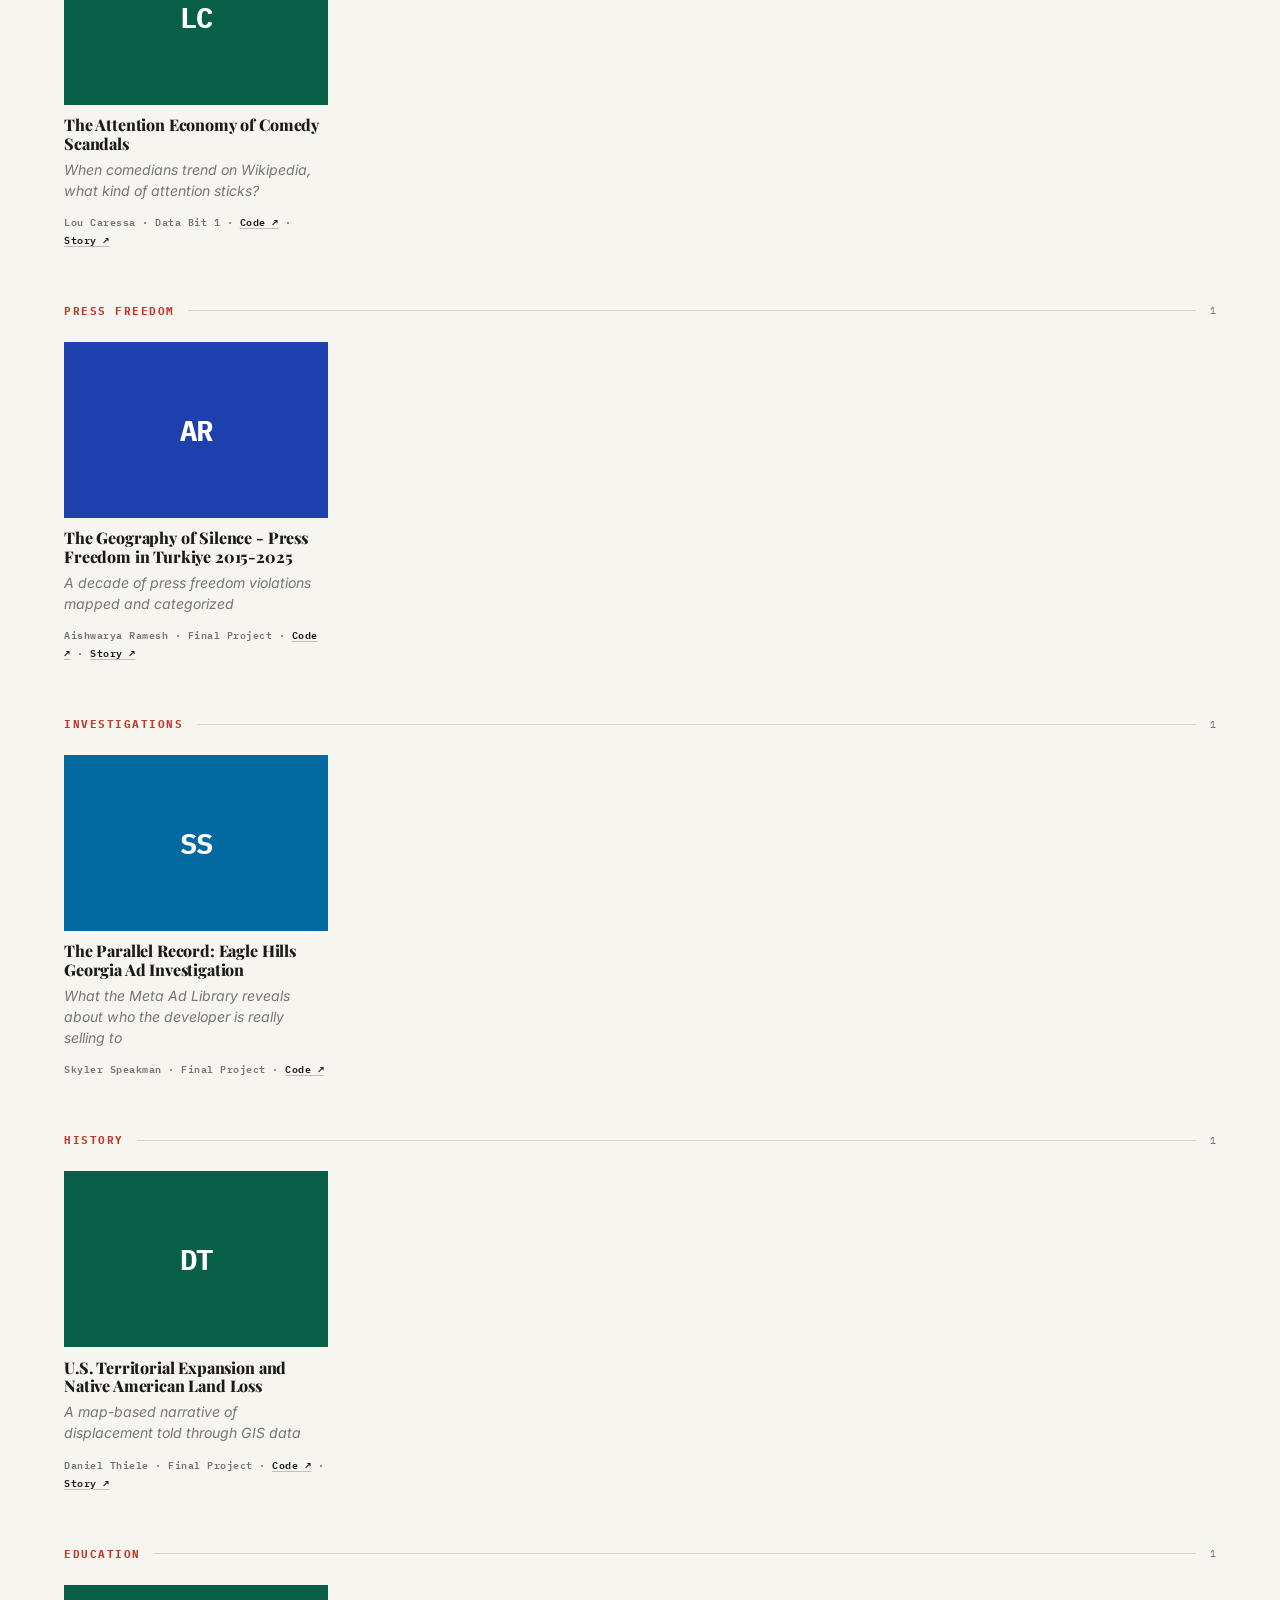
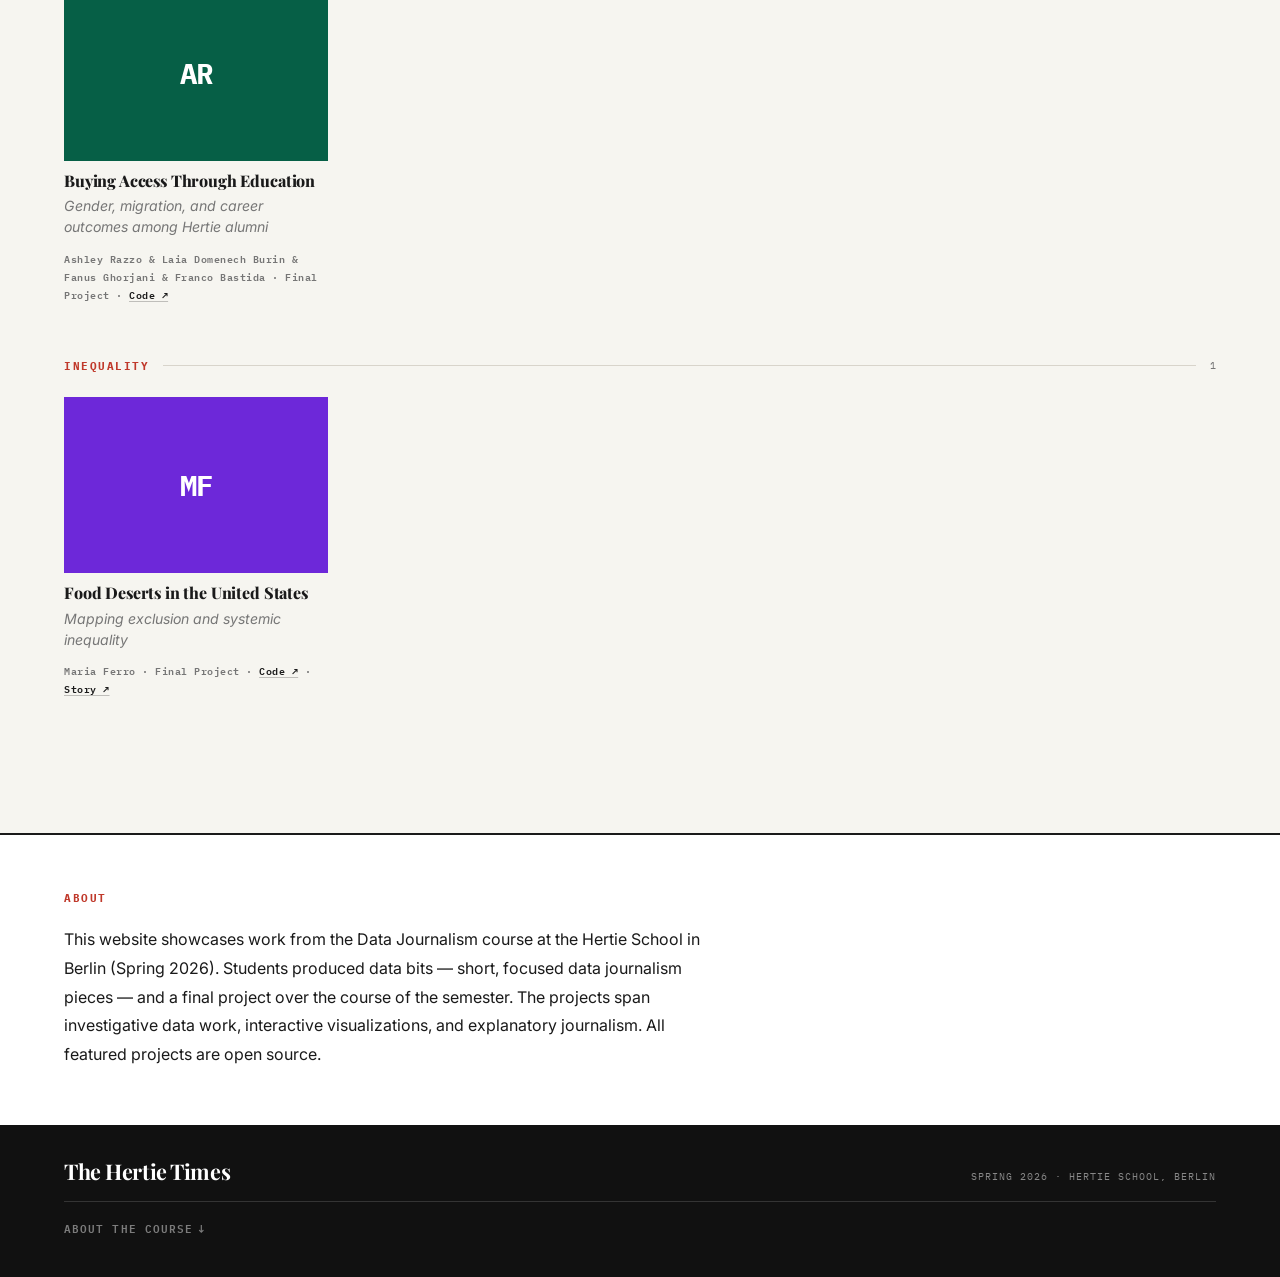
==== commit 0e31a5d1: "Redesign as The Hertie Times newspaper-style showcase Complete overhaul: IBM Plex Mono + Playfair Di" ====
--- a/index.html
+++ b/index.html
@@ -3,72 +3,85 @@
 <head>
   <meta charset="UTF-8">
   <meta name="viewport" content="width=device-width, initial-scale=1.0">
-  <title>Data Journalism Portfolio — Hertie School SS 2026</title>
-  <meta name="description" content="Student data journalism projects from GRAD-E1493 at the Hertie School, Berlin, Spring 2026.">
+  <title>The Hertie Times</title>
+  <meta name="description" content="Data journalism from the Hertie School, Berlin — Spring 2026.">
   <link rel="preconnect" href="https://fonts.googleapis.com">
   <link rel="preconnect" href="https://fonts.gstatic.com" crossorigin>
-  <link href="https://fonts.googleapis.com/css2?family=Inter:ital,opsz,wght@0,14..32,300..800;1,14..32,300..800&display=swap" rel="stylesheet">
+  <link href="https://fonts.googleapis.com/css2?family=IBM+Plex+Mono:ital,wght@0,400;0,600;0,700;1,400&family=Inter:wght@400;500;600&family=Playfair+Display:ital,wght@0,700;0,800;0,900;1,700&display=swap" rel="stylesheet">
   <link rel="stylesheet" href="style.css">
 </head>
 <body>
 
-  <header class="site-header">
-    <div class="header-inner">
-      <p class="header-kicker">Hertie School · Berlin · Spring 2026</p>
-      <h1 class="site-title">Data Journalism<br>Portfolio</h1>
-      <p class="header-course">GRAD-E1493 · Prof. Simon Munzert</p>
-      <p class="header-intro">
-        Twenty-five students. One semester. Real data, real stories. The projects below were
-        produced in the Data Journalism course at the Hertie School — from satellite imagery
-        of war damage to migration enforcement records hidden in military reports. Each piece
-        was built, designed, and published by students working with open data and code.
-      </p>
+  <!-- Masthead -->
+  <header class="masthead" id="top">
+    <div class="masthead-inner">
+      <div class="masthead-eyebrow">
+        <span>Berlin</span>
+        <span>Spring 2026</span>
+        <span>Data Journalism</span>
+      </div>
+      <hr class="rule">
+      <div class="masthead-name">The Hertie Times</div>
+      <hr class="rule rule--bold">
     </div>
   </header>
 
+  <!-- Sticky navigation — links populated by app.js -->
+  <nav class="top-nav" id="top-nav" aria-label="Section navigation">
+    <div class="top-nav-inner">
+      <a class="nav-brand" href="#top">The Hertie Times</a>
+      <span class="nav-pipe" aria-hidden="true"></span>
+      <div class="nav-sections" id="nav-links" role="list"></div>
+    </div>
+  </nav>
+
   <main>
 
-    <section class="section-picks">
+    <!-- Featured stories (editor's picks) — rendered by app.js -->
+    <section class="featured-section" id="featured">
       <div class="container">
-        <div class="section-heading">
-          <span class="section-kicker picks-kicker">★ Editor's Picks</span>
-          <h2>Stories that stand out</h2>
-        </div>
         <div class="picks-grid" id="picks-grid">
-          <p class="loading">Loading projects…</p>
+          <p class="loading">Loading…</p>
         </div>
       </div>
     </section>
 
-    <!-- Sticky category nav — populated by app.js -->
-    <nav class="cat-nav" id="cat-nav" aria-label="Jump to category">
-      <div class="cat-nav-inner" id="cat-nav-links"></div>
-    </nav>
+    <!-- Subtle search bar between featured and topics -->
+    <div class="search-band">
+      <div class="container">
+        <div class="search-wrap">
+          <svg class="search-icon" xmlns="http://www.w3.org/2000/svg" width="14" height="14"
+            viewBox="0 0 24 24" fill="none" stroke="currentColor"
+            stroke-width="2.5" stroke-linecap="round" stroke-linejoin="round" aria-hidden="true">
+            <circle cx="11" cy="11" r="8"/><line x1="21" y1="21" x2="16.65" y2="16.65"/>
+          </svg>
+          <input type="text" id="search-input" class="search-input"
+            placeholder="Search all stories…" autocomplete="off" spellcheck="false"
+            aria-label="Search stories">
+          <button class="search-clear" id="search-clear" hidden aria-label="Clear search">×</button>
+        </div>
+      </div>
+    </div>
 
-    <section class="section-all">
+    <!-- Topic sections — rendered by app.js -->
+    <section class="topics-section">
       <div class="container">
-        <div class="section-heading">
-          <span class="section-kicker">All Projects</span>
-          <h2>Browse by topic</h2>
-        </div>
+        <div id="categories"></div>
+        <p id="no-results" class="no-results" hidden></p>
+      </div>
+    </section>
 
-        <!-- Filter / search bar -->
-        <div class="filter-bar" id="filter-bar">
-          <div class="search-wrap">
-            <svg class="search-icon" xmlns="http://www.w3.org/2000/svg" width="16" height="16" viewBox="0 0 24 24" fill="none" stroke="currentColor" stroke-width="2.5" stroke-linecap="round" stroke-linejoin="round" aria-hidden="true">
-              <circle cx="11" cy="11" r="8"/><line x1="21" y1="21" x2="16.65" y2="16.65"/>
-            </svg>
-            <input type="text" id="search-input" class="search-input"
-              placeholder="Search by title or author…" autocomplete="off" spellcheck="false" aria-label="Search projects">
-            <button class="filter-clear" id="filter-clear" hidden aria-label="Clear search">×</button>
-          </div>
-          <select id="cat-filter" class="filter-select" aria-label="Filter by category">
-            <option value="">All categories</option>
-          </select>
-        </div>
-
-        <div id="categories"></div>
-        <p id="no-results" class="no-results" hidden>No projects match your search.</p>
+    <!-- About -->
+    <section class="about-section" id="about">
+      <div class="container">
+        <h2 class="about-heading">About</h2>
+        <p class="about-text">
+          This website showcases work from the Data Journalism course at the Hertie School
+          in Berlin (Spring 2026). Students produced data bits — short, focused data journalism
+          pieces — and a final project over the course of the semester. The projects span
+          investigative data work, interactive visualizations, and explanatory journalism.
+          All featured projects are open source.
+        </p>
       </div>
     </section>
 
@@ -76,16 +89,21 @@
 
   <footer class="site-footer">
     <div class="container">
-      <p>
-        <strong>GRAD-E1493: Data Journalism</strong> ·
-        Taught by Prof. Simon Munzert ·
-        Hertie School, Berlin · Spring 2026
-      </p>
-      <p>
-        <a href="https://github.com/orgs/data-journalism-26" target="_blank" rel="noopener noreferrer">
-          GitHub Organization ↗
-        </a>
-      </p>
+      <div class="footer-top">
+        <span class="footer-brand">The Hertie Times</span>
+        <span class="footer-copy">Spring 2026 · Hertie School, Berlin</span>
+      </div>
+      <hr class="rule rule--footer">
+      <details class="course-details">
+        <summary>About the course</summary>
+        <div class="course-details-body">
+          <p>
+            <a href="https://github.com/data-journalism-26" target="_blank" rel="noopener noreferrer">GRAD-E1493: Data Journalism</a>
+            is taught by Prof. Simon Munzert at the Hertie School, Berlin. Topics covered include
+            web scraping, survey analysis, maps and geodata, data visualization, and interactive graphics.
+          </p>
+        </div>
+      </details>
     </div>
   </footer>
 
--- a/style.css
+++ b/style.css
@@ -1,12 +1,26 @@
-/* ── Reset & base ── */
+/* ── Variables ── */
+:root {
+  --mono:  'IBM Plex Mono', 'Courier New', monospace;
+  --serif: 'Playfair Display', Georgia, serif;
+  --sans:  'Inter', system-ui, sans-serif;
+
+  --ink:    #1a1a1a;
+  --red:    #c0392b;
+  --paper:  #f6f5f0;
+  --white:  #ffffff;
+  --muted:  #767676;
+  --border: #d8d4cb;
+  --nav-bg: #111111;
+}
+
+/* ── Reset ── */
 *, *::before, *::after { box-sizing: border-box; margin: 0; padding: 0; }
 html { font-size: 16px; scroll-behavior: smooth; }
 body {
-  font-family: 'Inter', system-ui, -apple-system, sans-serif;
-  background: #f8f7f4;
-  color: #1a1a2e;
-  line-height: 1.5;
+  background: var(--paper);
+  color: var(--ink);
   -webkit-font-smoothing: antialiased;
+  border-top: 4px solid var(--red);
 }
 a { color: inherit; text-decoration: none; }
 img { display: block; max-width: 100%; }
@@ -17,505 +31,479 @@
   padding: 0 1.5rem;
 }
 
-/* ── HEADER ── */
-.site-header {
-  background: #111827;
-  color: #fff;
-  padding: 4.5rem 0 4rem;
-}
-.header-inner {
-  max-width: 780px;
+/* ── Rules ── */
+.rule {
+  border: none;
+  border-top: 1px solid var(--ink);
+  margin: 0;
+}
+.rule--bold  { border-top-width: 2px; }
+.rule--light { border-top-color: var(--border); }
+.rule--footer { border-top-color: rgba(255,255,255,0.15); margin: 1rem 0; }
+
+/* ── MASTHEAD ── */
+.masthead {
+  background: var(--white);
+  padding: 0;
+}
+.masthead-inner {
+  max-width: 1200px;
   margin: 0 auto;
   padding: 0 1.5rem;
 }
-.header-kicker {
-  font-size: 0.72rem;
+.masthead-eyebrow {
+  display: flex;
+  justify-content: space-between;
+  align-items: center;
+  padding: 0.55rem 0;
+  font-family: var(--mono);
+  font-size: 0.62rem;
   font-weight: 600;
-  letter-spacing: 0.14em;
-  text-transform: uppercase;
-  color: #6b7280;
-  margin-bottom: 1.1rem;
-}
-.site-title {
-  font-size: clamp(2.6rem, 7vw, 5rem);
-  font-weight: 800;
-  line-height: 1.02;
-  letter-spacing: -0.03em;
-  margin-bottom: 0.8rem;
-}
-.header-course {
-  font-size: 0.82rem;
-  font-weight: 500;
-  letter-spacing: 0.06em;
-  color: #6b7280;
-  margin-bottom: 1.75rem;
-  text-transform: uppercase;
-}
-.header-intro {
-  font-size: 1.05rem;
-  line-height: 1.75;
-  color: #9ca3af;
-  max-width: 640px;
-  font-weight: 300;
-}
-
-/* ── SECTION HEADINGS ── */
-.section-heading {
-  padding-top: 3.5rem;
-  margin-bottom: 2rem;
-}
-.section-kicker {
-  display: block;
+  letter-spacing: 0.13em;
+  text-transform: uppercase;
+  color: var(--muted);
+}
+.masthead-name {
+  font-family: var(--serif);
+  font-size: clamp(3rem, 8vw, 6rem);
+  font-weight: 900;
+  letter-spacing: -0.025em;
+  line-height: 1;
+  color: var(--ink);
+  text-align: center;
+  padding: 0.55rem 0 0.5rem;
+}
+
+/* ── STICKY NAV ── */
+.top-nav {
+  position: sticky;
+  top: 0;
+  z-index: 100;
+  background: var(--nav-bg);
+}
+.top-nav-inner {
+  max-width: 1200px;
+  margin: 0 auto;
+  padding: 0 1.5rem;
+  display: flex;
+  align-items: stretch;
+}
+.nav-brand {
+  font-family: var(--mono);
   font-size: 0.7rem;
   font-weight: 700;
-  letter-spacing: 0.15em;
-  text-transform: uppercase;
-  color: #6b7280;
-  margin-bottom: 0.5rem;
-}
-.picks-kicker { color: #d97706; }
-
-.section-heading h2 {
-  font-size: clamp(1.6rem, 3vw, 2.1rem);
-  font-weight: 700;
-  letter-spacing: -0.02em;
-  color: #111827;
-  padding-bottom: 0.8rem;
-  border-bottom: 3px solid #111827;
-}
-
-/* ── ASSIGNMENT BADGES ── */
-.badge {
-  display: inline-block;
-  font-size: 0.67rem;
-  font-weight: 700;
-  letter-spacing: 0.08em;
-  text-transform: uppercase;
-  padding: 0.22rem 0.6rem;
-  border-radius: 4px;
-}
-/* Final Project: dark/inverse */
-.badge-final-project { background: #1f2937; color: #f3f4f6; }
-/* Data Bits: lighter tints */
-.badge-data-bit-1    { background: #dbeafe; color: #1e40af; }
-.badge-data-bit-2    { background: #ede9fe; color: #6d28d9; }
-
-/* ── EDITOR'S PICKS SECTION ── */
-.section-picks {
-  background: #fff;
-  padding-bottom: 4.5rem;
-  border-bottom: 1px solid #e5e7eb;
-}
-
-/* 2-column editorial grid */
+  letter-spacing: 0.1em;
+  text-transform: uppercase;
+  color: var(--white);
+  display: flex;
+  align-items: center;
+  flex-shrink: 0;
+  padding-right: 1.1rem;
+}
+.nav-pipe {
+  width: 1px;
+  background: rgba(255,255,255,0.15);
+  flex-shrink: 0;
+  margin: 0.55rem 0;
+}
+.nav-sections {
+  display: flex;
+  overflow-x: auto;
+  scrollbar-width: none;
+  flex: 1;
+}
+.nav-sections::-webkit-scrollbar { display: none; }
+.nav-link {
+  flex-shrink: 0;
+  display: flex;
+  align-items: center;
+  padding: 0 0.8rem;
+  font-family: var(--mono);
+  font-size: 0.63rem;
+  font-weight: 600;
+  letter-spacing: 0.09em;
+  text-transform: uppercase;
+  color: rgba(255,255,255,0.5);
+  height: 40px;
+  border-bottom: 2px solid transparent;
+  white-space: nowrap;
+  transition: color 0.15s, border-color 0.15s;
+}
+.nav-link:hover { color: var(--white); }
+.nav-link.active { color: var(--white); border-bottom-color: var(--red); }
+
+/* ── FEATURED SECTION ── */
+.featured-section {
+  background: var(--white);
+  padding: 2.5rem 0 3rem;
+  border-bottom: 2px solid var(--ink);
+}
+
+/* 6-column grid: hero=6, md=3, sm=2 */
 .picks-grid {
   display: grid;
-  grid-template-columns: repeat(2, 1fr);
-  gap: 2rem;
-}
-
+  grid-template-columns: repeat(6, 1fr);
+  column-gap: 1.75rem;
+  row-gap: 2.5rem;
+}
+
+/* ── PICK CARD BASE ── */
 .pick-card {
   display: flex;
   flex-direction: column;
-  background: #fff;
-  border: 1px solid #e5e7eb;
-  border-top: 3px solid #f59e0b;
-  border-radius: 10px;
+}
+
+/* Hero: full-width, horizontal layout */
+.pick-hero {
+  grid-column: span 6;
+  flex-direction: row;
+  align-items: stretch;
+  gap: 2.75rem;
+  padding-bottom: 2.5rem;
+  border-bottom: 1px solid var(--border);
+}
+.pick-hero .card-image-wrap {
+  width: 48%;
+  flex-shrink: 0;
+}
+.pick-hero .card-image { aspect-ratio: 4/3; }
+.pick-hero .card-body  { justify-content: center; padding-top: 0; }
+.pick-hero .card-headline { font-size: clamp(1.7rem, 2.8vw, 2.5rem); }
+.pick-hero .card-blurb { display: block; }
+
+/* Medium picks */
+.pick-md { grid-column: span 3; }
+.pick-md .card-image  { aspect-ratio: 3/2; }
+.pick-md .card-headline { font-size: 1.35rem; }
+.pick-md .card-blurb { display: block; }
+
+/* Small picks */
+.pick-sm { grid-column: span 2; }
+.pick-sm .card-image  { aspect-ratio: 1/1; }
+.pick-sm .card-headline { font-size: 0.97rem; }
+.pick-sm .card-blurb { display: none; }
+
+/* ── CARD IMAGE ── */
+.card-image-wrap { display: block; overflow: hidden; }
+.card-image {
+  width: 100%;
   overflow: hidden;
-  transition: transform 0.22s ease, box-shadow 0.22s ease;
-}
-.pick-card:hover {
-  transform: translateY(-5px);
-  box-shadow: 0 20px 48px rgba(0,0,0,0.13);
-}
-.pick-image-link { display: block; }
-.pick-image {
-  aspect-ratio: 3 / 2;
-  overflow: hidden;
-  background: #f3f4f6;
-}
-.pick-image img {
+  background: var(--border);
+  position: relative;
+}
+.card-image img {
+  position: absolute;
+  inset: 0;
   width: 100%;
   height: 100%;
   object-fit: cover;
   object-position: center 20%;
-  transition: transform 0.4s ease;
-}
-.pick-card:hover .pick-image img { transform: scale(1.06); }
-.pick-image .avatar {
-  width: 100%;
-  height: 100%;
+  transition: transform 0.45s ease;
+}
+.pick-card:hover .card-image img,
+.story-card:hover .card-image img { transform: scale(1.05); }
+.card-image .avatar {
+  position: absolute;
+  inset: 0;
   display: flex;
   align-items: center;
   justify-content: center;
-  font-size: 3.5rem;
+  font-family: var(--mono);
+  font-size: 2.5rem;
+  font-weight: 700;
+  color: var(--white);
+  letter-spacing: -0.04em;
+}
+
+/* ── CARD BODY ── */
+.card-body {
+  display: flex;
+  flex-direction: column;
+  gap: 0.55rem;
+  padding-top: 0.85rem;
+  flex: 1;
+}
+.card-section {
+  display: block;
+  font-family: var(--mono);
+  font-size: 0.6rem;
+  font-weight: 700;
+  letter-spacing: 0.14em;
+  text-transform: uppercase;
+  color: var(--red);
+}
+.card-headline {
+  font-family: var(--serif);
   font-weight: 800;
-  color: #fff;
-  letter-spacing: -0.04em;
-}
-
-/* Gold badge + assignment badge row */
-.pick-badges {
-  display: flex;
-  gap: 0.45rem;
-  align-items: center;
-  flex-wrap: wrap;
-}
-.pick-gold {
-  display: inline-block;
-  font-size: 0.65rem;
-  font-weight: 700;
-  letter-spacing: 0.09em;
-  text-transform: uppercase;
-  background: linear-gradient(135deg, #fef3c7, #fde68a);
-  color: #92400e;
-  padding: 0.22rem 0.6rem;
-  border-radius: 4px;
-  border: 1px solid #fcd34d;
-}
-
-.pick-body {
-  flex: 1;
-  display: flex;
-  flex-direction: column;
-  padding: 1.4rem 1.5rem 1.4rem;
-  gap: 0.45rem;
-}
-.pick-title {
-  font-size: 1.2rem;
-  font-weight: 700;
-  line-height: 1.3;
+  line-height: 1.18;
   letter-spacing: -0.01em;
-  margin-top: 0.05rem;
-}
-.pick-title a:hover { text-decoration: underline; text-underline-offset: 3px; }
-.pick-subtitle {
-  font-size: 0.875rem;
-  color: #6b7280;
+  color: var(--ink);
+}
+.card-headline a:hover {
+  text-decoration: underline;
+  text-underline-offset: 3px;
+  text-decoration-thickness: 1px;
+}
+.card-subtitle {
+  font-family: var(--sans);
+  font-size: 0.88rem;
+  color: var(--muted);
   font-style: italic;
-  line-height: 1.45;
-}
-.pick-blurb {
+  line-height: 1.5;
+}
+.card-blurb {
+  font-family: var(--sans);
   font-size: 0.9rem;
-  color: #374151;
   line-height: 1.7;
-  flex: 1;
-}
-.pick-authors {
-  font-size: 0.75rem;
+  color: #3a3a3a;
+}
+.card-byline {
+  font-family: var(--mono);
+  font-size: 0.63rem;
   font-weight: 600;
-  color: #9ca3af;
-  text-transform: uppercase;
-  letter-spacing: 0.07em;
-  margin-top: 0.1rem;
-}
-.pick-links {
-  display: flex;
-  gap: 0.75rem;
-  flex-wrap: wrap;
-  margin-top: 0.6rem;
-}
-.btn-primary {
-  display: inline-block;
-  background: #111827;
-  color: #fff;
-  padding: 0.5rem 1.1rem;
-  border-radius: 5px;
-  font-size: 0.78rem;
-  font-weight: 600;
-  letter-spacing: 0.02em;
-  transition: background 0.15s;
-}
-.btn-primary:hover { background: #374151; }
-.btn-secondary {
-  display: inline-block;
-  border: 1px solid #d1d5db;
-  color: #6b7280;
-  padding: 0.5rem 1.1rem;
-  border-radius: 5px;
-  font-size: 0.78rem;
-  font-weight: 600;
-  transition: border-color 0.15s, color 0.15s;
-}
-.btn-secondary:hover { border-color: #111827; color: #111827; }
-
-/* ── STICKY CATEGORY NAV ── */
-.cat-nav {
-  position: sticky;
-  top: 0;
-  z-index: 100;
-  background: #1f2937;
-  border-bottom: 1px solid rgba(255,255,255,0.06);
-  box-shadow: 0 2px 10px rgba(0,0,0,0.25);
-}
-.cat-nav-inner {
-  max-width: 1200px;
-  margin: 0 auto;
-  padding: 0 1.5rem;
-  display: flex;
-  overflow-x: auto;
-  scrollbar-width: none;
-  gap: 0;
-}
-.cat-nav-inner::-webkit-scrollbar { display: none; }
-.cat-nav-link {
-  flex-shrink: 0;
-  display: block;
-  padding: 0.75rem 0.95rem;
-  font-size: 0.72rem;
-  font-weight: 600;
-  letter-spacing: 0.04em;
-  text-transform: uppercase;
-  white-space: nowrap;
-  color: #6b7280;
-  border-bottom: 2px solid transparent;
-  transition: color 0.15s, border-color 0.15s;
-}
-.cat-nav-link:hover { color: #e5e7eb; border-bottom-color: rgba(255,255,255,0.15); }
-.cat-nav-link.active { color: #fff; border-bottom-color: #f59e0b; }
-
-/* ── FILTER BAR ── */
-.filter-bar {
-  display: flex;
-  gap: 0.75rem;
-  align-items: center;
-  margin-bottom: 2.5rem;
-  flex-wrap: wrap;
+  letter-spacing: 0.05em;
+  color: var(--muted);
+  margin-top: auto;
+  padding-top: 0.6rem;
+}
+.byline-code {
+  color: var(--ink);
+  text-decoration: underline;
+  text-underline-offset: 2px;
+  text-decoration-color: rgba(26,26,26,0.25);
+  transition: text-decoration-color 0.15s;
+}
+.byline-code:hover { text-decoration-color: var(--ink); }
+
+/* ── SEARCH BAND ── */
+.search-band {
+  background: var(--paper);
+  border-top: 1px solid var(--border);
+  border-bottom: 1px solid var(--border);
+  padding: 0.8rem 0;
 }
 .search-wrap {
-  flex: 1 1 240px;
   position: relative;
   display: flex;
   align-items: center;
+  max-width: 400px;
 }
 .search-icon {
   position: absolute;
-  left: 0.85rem;
-  color: #9ca3af;
+  left: 0.7rem;
+  color: var(--muted);
   pointer-events: none;
   flex-shrink: 0;
 }
 .search-input {
   width: 100%;
-  padding: 0.62rem 2.5rem 0.62rem 2.6rem;
-  border: 1.5px solid #e5e7eb;
-  border-radius: 8px;
-  font-family: inherit;
-  font-size: 0.9rem;
-  color: #111827;
-  background: #fff;
-  transition: border-color 0.15s, box-shadow 0.15s;
-}
-.search-input::placeholder { color: #9ca3af; }
-.search-input:focus {
-  outline: none;
-  border-color: #9ca3af;
-  box-shadow: 0 0 0 3px rgba(156,163,175,0.18);
-}
-.filter-clear {
+  padding: 0.45rem 2rem 0.45rem 2.2rem;
+  border: 1px solid var(--border);
+  border-radius: 0;
+  font-family: var(--mono);
+  font-size: 0.78rem;
+  color: var(--ink);
+  background: var(--white);
+  transition: border-color 0.15s;
+}
+.search-input::placeholder { color: var(--muted); }
+.search-input:focus { outline: none; border-color: var(--ink); }
+.search-clear {
   position: absolute;
-  right: 0.55rem;
+  right: 0.45rem;
   background: none;
   border: none;
-  font-size: 1.15rem;
+  font-size: 1.05rem;
   line-height: 1;
-  color: #9ca3af;
+  color: var(--muted);
   cursor: pointer;
-  padding: 0.2rem 0.35rem;
-  border-radius: 4px;
-  transition: color 0.12s, background 0.12s;
-}
-.filter-clear:hover { color: #374151; background: #f3f4f6; }
-.filter-select {
-  flex-shrink: 0;
-  padding: 0.62rem 2.2rem 0.62rem 0.9rem;
-  border: 1.5px solid #e5e7eb;
-  border-radius: 8px;
-  font-family: inherit;
-  font-size: 0.875rem;
-  color: #374151;
-  background: #fff url("data:image/svg+xml,%3Csvg xmlns='http://www.w3.org/2000/svg' width='12' height='12' viewBox='0 0 24 24' fill='none' stroke='%236b7280' stroke-width='2.5' stroke-linecap='round' stroke-linejoin='round'%3E%3Cpolyline points='6 9 12 15 18 9'/%3E%3C/svg%3E") no-repeat right 0.85rem center;
-  -webkit-appearance: none;
-  appearance: none;
-  cursor: pointer;
-  min-width: 200px;
-  transition: border-color 0.15s;
-}
-.filter-select:focus { outline: none; border-color: #9ca3af; }
-
-/* ── ALL PROJECTS / CATEGORIES ── */
-.section-all {
-  padding-bottom: 5rem;
-}
-.section-all .section-heading h2 { border-bottom-color: #6b7280; }
-
+  padding: 0.1rem 0.3rem;
+}
+.search-clear:hover { color: var(--ink); }
+
+/* ── TOPIC SECTIONS ── */
+.topics-section { padding: 2.5rem 0 5rem; }
 .category-section {
   margin-bottom: 3.5rem;
-  scroll-margin-top: 60px; /* offset for sticky nav */
-}
+  scroll-margin-top: 48px;
+}
+
+/* LABEL ───────────────────── N */
 .cat-heading {
   display: flex;
   align-items: center;
-  gap: 0.7rem;
-  margin-bottom: 1.25rem;
-  padding-bottom: 0.6rem;
-  border-bottom: 2px solid #e5e7eb;
+  gap: 0.85rem;
+  margin-bottom: 1.5rem;
 }
 .cat-label {
-  font-size: 1.05rem;
+  font-family: var(--mono);
+  font-size: 0.67rem;
   font-weight: 700;
-  color: #111827;
-}
-/* Pill badge for count */
-.cat-count-badge {
-  display: inline-flex;
-  align-items: center;
-  justify-content: center;
-  background: #e5e7eb;
-  color: #6b7280;
-  font-size: 0.7rem;
-  font-weight: 700;
-  letter-spacing: 0.03em;
-  min-width: 1.55rem;
-  height: 1.55rem;
-  padding: 0 0.45rem;
-  border-radius: 999px;
-}
-
-.projects-grid {
+  letter-spacing: 0.14em;
+  text-transform: uppercase;
+  color: var(--red);
+  white-space: nowrap;
+}
+.cat-rule {
+  flex: 1;
+  height: 1px;
+  background: var(--border);
+}
+.cat-count {
+  font-family: var(--mono);
+  font-size: 0.6rem;
+  color: var(--muted);
+  flex-shrink: 0;
+}
+
+.stories-grid {
   display: grid;
-  grid-template-columns: repeat(auto-fill, minmax(290px, 1fr));
-  gap: 1.2rem;
-}
-
-.project-card {
-  background: #fff;
-  border: 1px solid #e5e7eb;
-  border-radius: 8px;
-  overflow: hidden;
+  grid-template-columns: repeat(auto-fill, minmax(260px, 1fr));
+  gap: 1.25rem 2rem;
+}
+
+/* ── STORY CARD (topic sections) ── */
+.story-card {
   display: flex;
   flex-direction: column;
-  transition: transform 0.18s ease, box-shadow 0.18s ease;
-}
-.project-card:hover {
-  transform: translateY(-4px);
-  box-shadow: 0 14px 36px rgba(0,0,0,0.11);
-}
-.proj-image-link { display: block; }
-.proj-image {
-  aspect-ratio: 3 / 2;
-  overflow: hidden;
-  background: #f3f4f6;
-}
-.proj-image img {
-  width: 100%;
-  height: 100%;
-  object-fit: cover;
-  object-position: center 20%;
-  transition: transform 0.35s ease;
-}
-.project-card:hover .proj-image img { transform: scale(1.06); }
-.proj-image .avatar {
-  width: 100%;
-  height: 100%;
-  display: flex;
-  align-items: center;
-  justify-content: center;
-  font-size: 2.2rem;
-  font-weight: 800;
-  color: #fff;
-  letter-spacing: -0.04em;
-}
-.proj-body {
-  flex: 1;
-  display: flex;
-  flex-direction: column;
-  padding: 1rem 1.1rem 1.1rem;
-  gap: 0.3rem;
-}
-.proj-title {
-  font-size: 0.93rem;
-  font-weight: 700;
-  line-height: 1.35;
-  letter-spacing: -0.01em;
-  margin-top: 0.15rem;
-}
-.proj-title a:hover { text-decoration: underline; text-underline-offset: 3px; }
-.proj-subtitle {
-  font-size: 0.78rem;
-  color: #6b7280;
-  font-style: italic;
-  line-height: 1.4;
-}
-.proj-authors {
-  font-size: 0.7rem;
-  font-weight: 600;
-  color: #9ca3af;
-  text-transform: uppercase;
-  letter-spacing: 0.06em;
-  margin-top: 0.15rem;
-}
-.proj-links {
-  display: flex;
-  gap: 1rem;
-  margin-top: 0.65rem;
-  font-size: 0.78rem;
-  flex-wrap: wrap;
-}
-.proj-links a { font-weight: 600; color: #2563eb; }
-.proj-links a:hover { text-decoration: underline; }
-.proj-gh { color: #6b7280 !important; }
-.proj-gh:hover { color: #111827 !important; }
+  transition: transform 0.15s ease;
+}
+.story-card:hover { transform: translateY(-2px); }
+.story-card .card-image { aspect-ratio: 3/2; }
+.story-card .card-image .avatar { font-size: 1.8rem; }
+.story-card .card-body { padding-top: 0.7rem; gap: 0.3rem; }
+.story-card .card-headline { font-size: 1rem; }
+.story-card .card-byline { padding-top: 0.4rem; }
 
 /* ── NO RESULTS ── */
 .no-results {
-  padding: 4rem 2rem;
+  padding: 4rem 0;
   text-align: center;
-  color: #9ca3af;
+  font-family: var(--mono);
+  font-size: 0.82rem;
+  color: var(--muted);
+}
+
+/* ── ABOUT SECTION ── */
+.about-section {
+  background: var(--white);
+  border-top: 2px solid var(--ink);
+  padding: 3.5rem 0;
+}
+.about-heading {
+  font-family: var(--mono);
+  font-size: 0.67rem;
+  font-weight: 700;
+  letter-spacing: 0.15em;
+  text-transform: uppercase;
+  color: var(--red);
+  margin-bottom: 1.25rem;
+}
+.about-text {
+  font-family: var(--sans);
   font-size: 1rem;
+  line-height: 1.8;
+  color: var(--ink);
+  max-width: 640px;
 }
 
 /* ── FOOTER ── */
 .site-footer {
-  background: #111827;
-  color: #6b7280;
-  padding: 3rem 0;
-  text-align: center;
-}
-.site-footer .container {
-  display: flex;
-  flex-direction: column;
-  align-items: center;
-  gap: 0.75rem;
-}
-.site-footer p { font-size: 0.85rem; line-height: 1.7; }
-.site-footer strong { color: #e5e7eb; }
-.site-footer a { color: #6b7280; text-decoration: underline; text-underline-offset: 3px; }
-.site-footer a:hover { color: #e5e7eb; }
+  background: var(--nav-bg);
+  color: rgba(255,255,255,0.5);
+  padding: 2rem 0 2.5rem;
+}
+.footer-top {
+  display: flex;
+  justify-content: space-between;
+  align-items: baseline;
+  flex-wrap: wrap;
+  gap: 0.5rem;
+  margin-bottom: 0.75rem;
+}
+.footer-brand {
+  font-family: var(--serif);
+  font-size: 1.35rem;
+  font-weight: 700;
+  color: var(--white);
+  letter-spacing: -0.02em;
+}
+.footer-copy {
+  font-family: var(--mono);
+  font-size: 0.62rem;
+  letter-spacing: 0.1em;
+  text-transform: uppercase;
+}
+.course-details { margin-top: 1rem; }
+.course-details summary {
+  font-family: var(--mono);
+  font-size: 0.67rem;
+  font-weight: 600;
+  letter-spacing: 0.1em;
+  text-transform: uppercase;
+  color: rgba(255,255,255,0.45);
+  cursor: pointer;
+  list-style: none;
+  user-select: none;
+  display: inline-flex;
+  align-items: center;
+  gap: 0.3rem;
+  transition: color 0.15s;
+}
+.course-details summary::-webkit-details-marker { display: none; }
+.course-details summary::after { content: '↓'; font-style: normal; }
+.course-details[open] summary::after { content: '↑'; }
+.course-details summary:hover { color: rgba(255,255,255,0.8); }
+.course-details-body {
+  margin-top: 0.9rem;
+  font-family: var(--sans);
+  font-size: 0.85rem;
+  line-height: 1.75;
+  color: rgba(255,255,255,0.5);
+  max-width: 560px;
+}
+.course-details-body a {
+  color: rgba(255,255,255,0.75);
+  text-decoration: underline;
+  text-underline-offset: 3px;
+}
+.course-details-body a:hover { color: var(--white); }
 
 /* ── UTILITY ── */
 .loading, .error {
   grid-column: 1 / -1;
-  padding: 3rem;
+  padding: 4rem 2rem;
   text-align: center;
-  color: #9ca3af;
-  font-size: 0.9rem;
+  color: var(--muted);
+  font-family: var(--mono);
+  font-size: 0.8rem;
 }
 
 /* ── RESPONSIVE ── */
-@media (max-width: 900px) {
+@media (max-width: 960px) {
+  .picks-grid { grid-template-columns: repeat(4, 1fr); column-gap: 1.25rem; }
+  .pick-hero  { grid-column: span 4; }
+  .pick-md    { grid-column: span 2; }
+  .pick-sm    { grid-column: span 2; }
+  .pick-sm .card-image { aspect-ratio: 3/2; }
+}
+@media (max-width: 720px) {
+  .picks-grid { grid-template-columns: repeat(2, 1fr); row-gap: 2rem; }
+  .pick-hero  { grid-column: span 2; flex-direction: column; gap: 0; }
+  .pick-hero .card-image-wrap { width: 100%; }
+  .pick-hero .card-image  { aspect-ratio: 16/9; }
+  .pick-hero .card-body   { padding-top: 0.85rem; }
+  .pick-md    { grid-column: span 1; }
+  .pick-sm    { grid-column: span 1; }
+  .pick-sm .card-headline { font-size: 0.9rem; }
+  .stories-grid { grid-template-columns: 1fr 1fr; }
+}
+@media (max-width: 480px) {
   .picks-grid { grid-template-columns: 1fr; }
-}
-@media (max-width: 768px) {
-  .site-header { padding: 3rem 0 2.5rem; }
-  .projects-grid { grid-template-columns: 1fr; }
-  .section-heading { padding-top: 2.5rem; margin-bottom: 1.5rem; }
-  .filter-bar { flex-direction: column; align-items: stretch; }
-  .filter-select { min-width: unset; }
-}
-@media (max-width: 480px) {
-  .header-inner, .container { padding: 0 1rem; }
-  .cat-nav-inner { padding: 0 1rem; }
-  .section-picks, .section-all { padding-bottom: 3rem; }
-  .pick-body { padding: 1.2rem; }
-}
+  .pick-hero, .pick-md, .pick-sm { grid-column: span 1; }
+  .stories-grid { grid-template-columns: 1fr; }
+  .masthead-eyebrow { display: none; }
+  .container { padding: 0 1rem; }
+  .top-nav-inner { padding: 0 1rem; }
+  .masthead-inner { padding: 0 1rem; }
+}
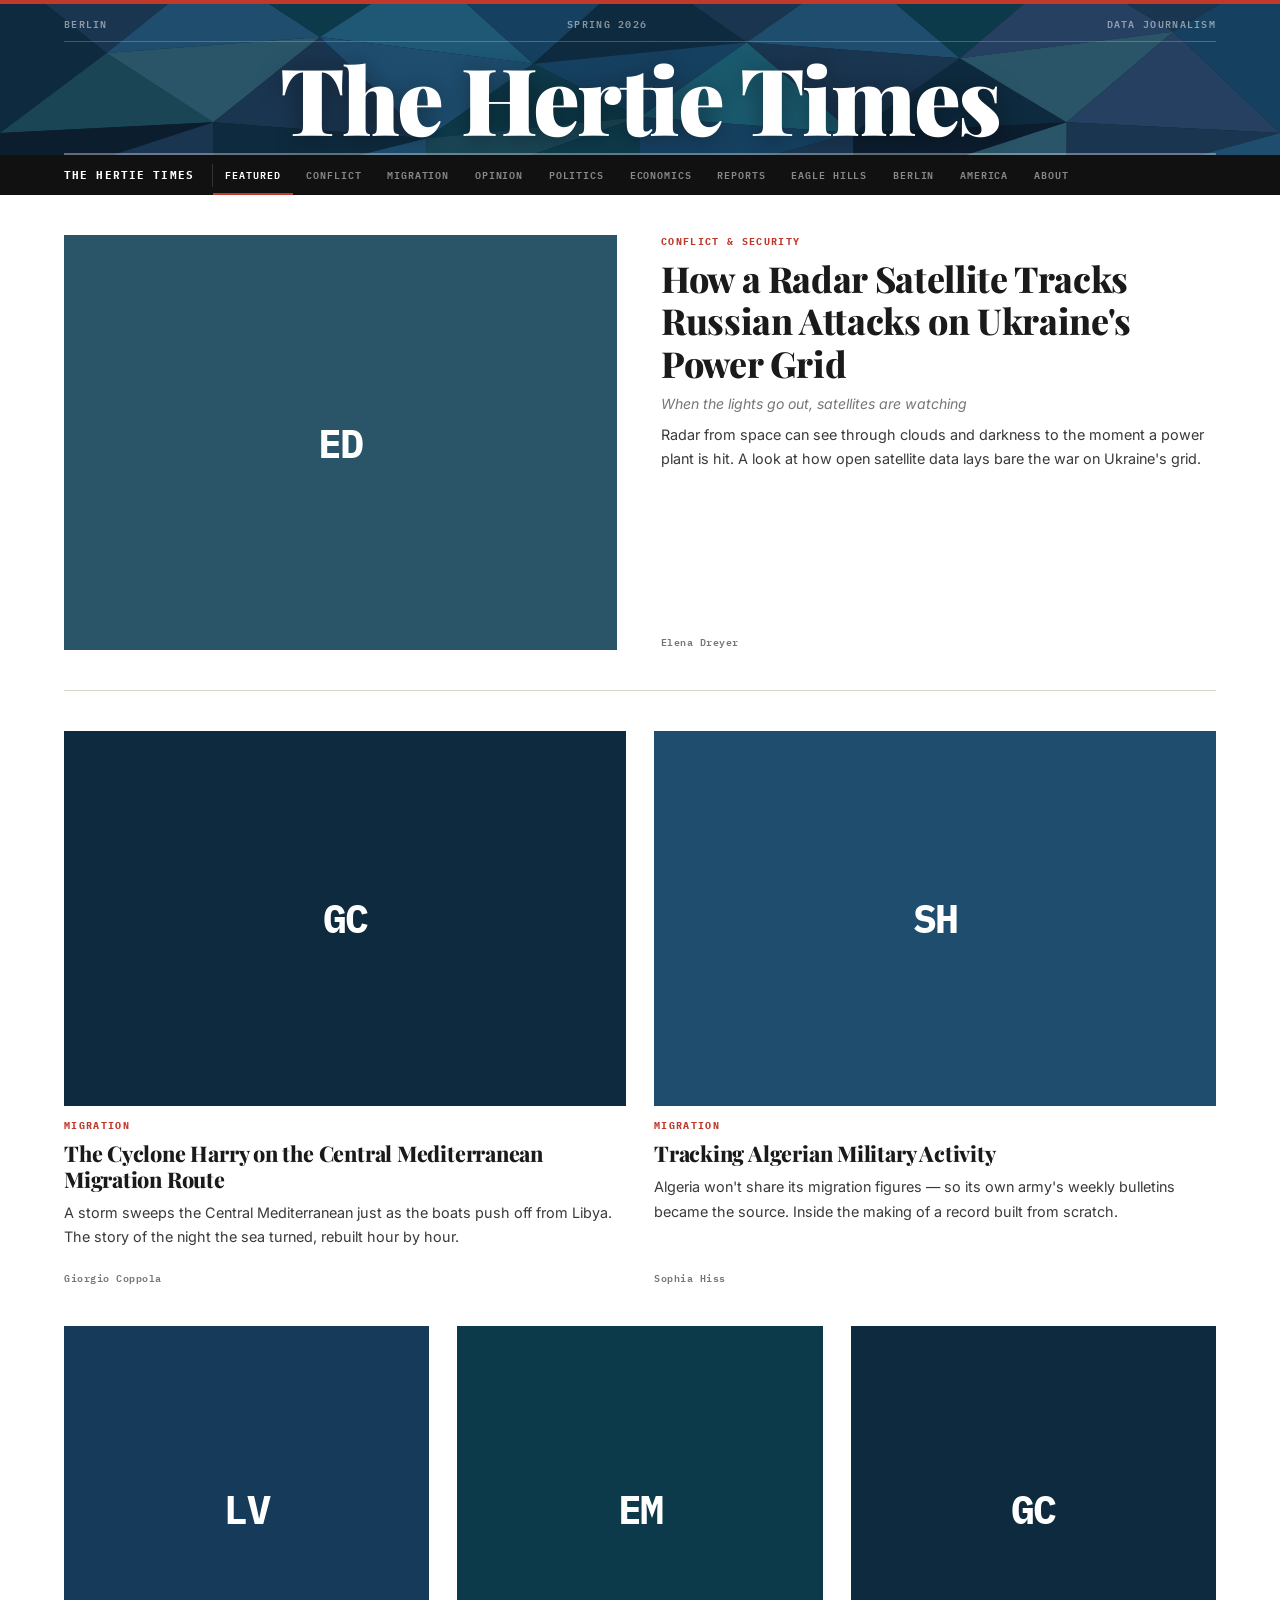
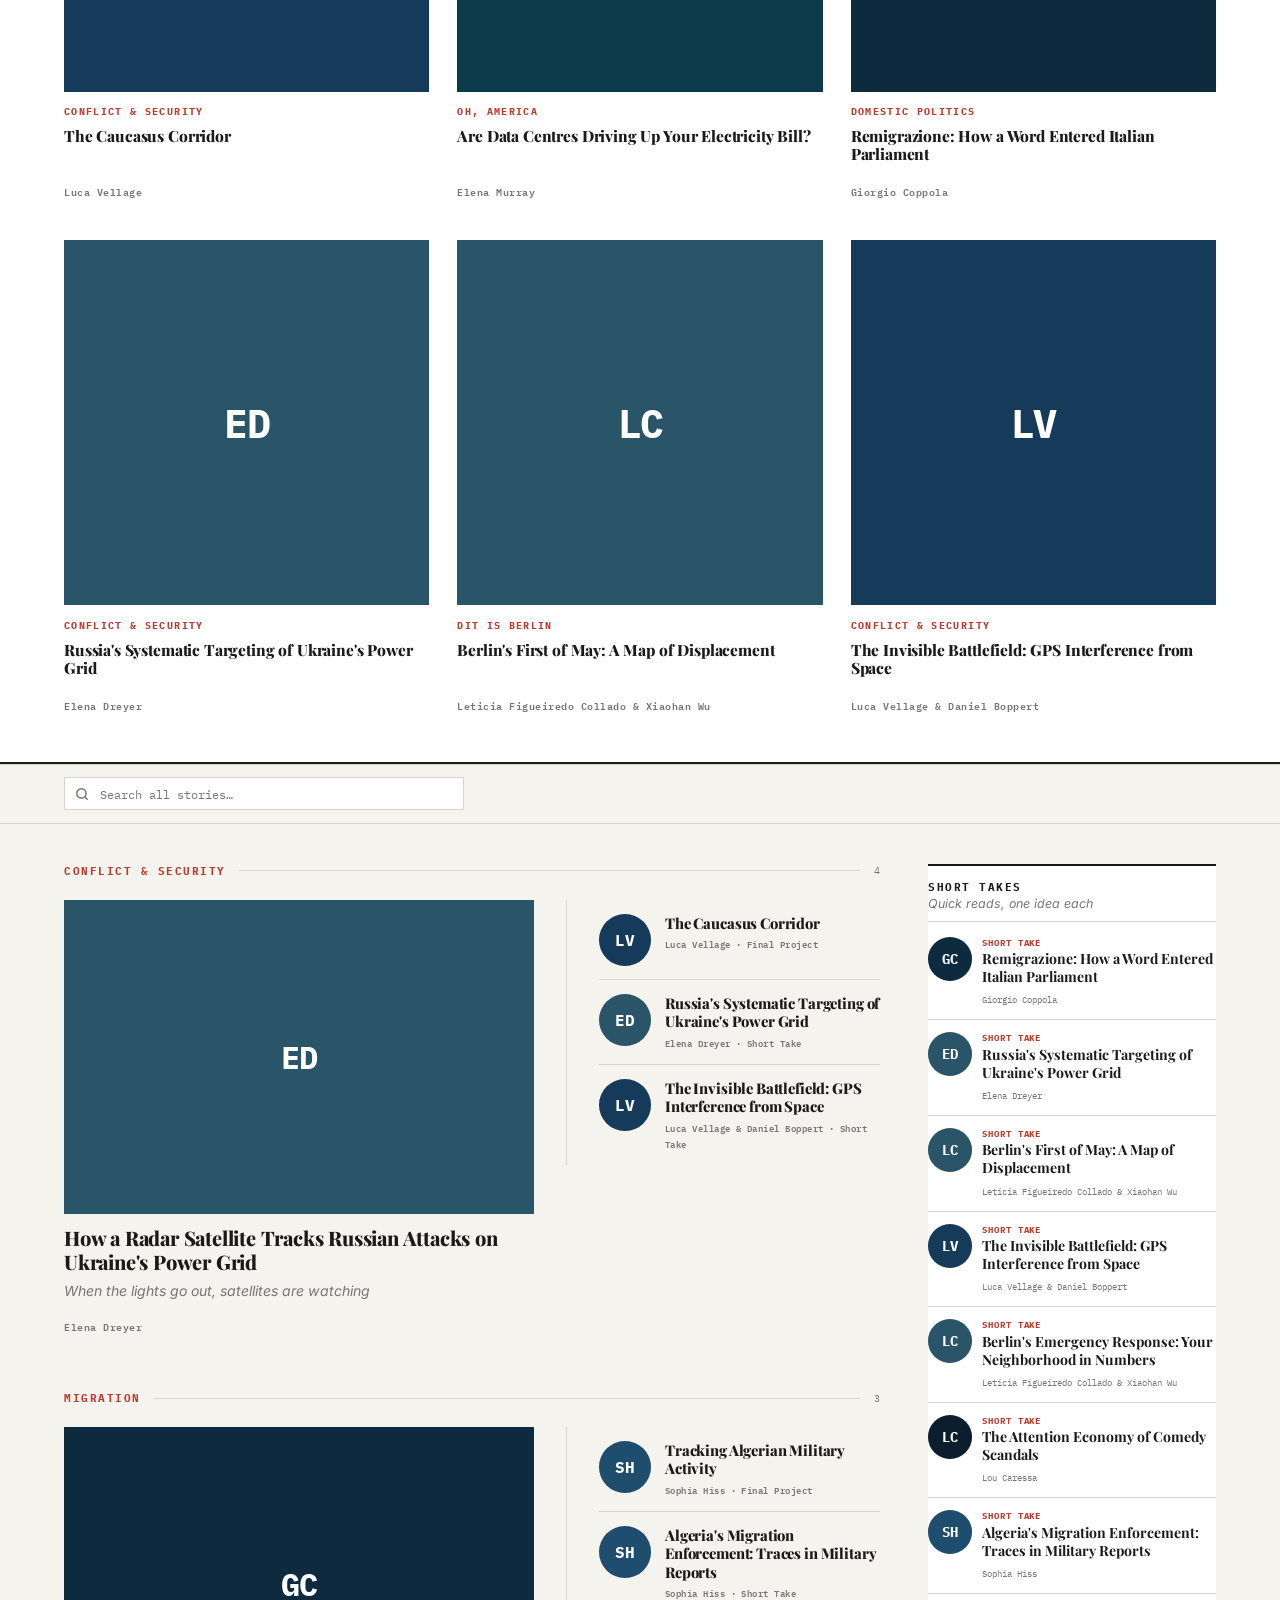
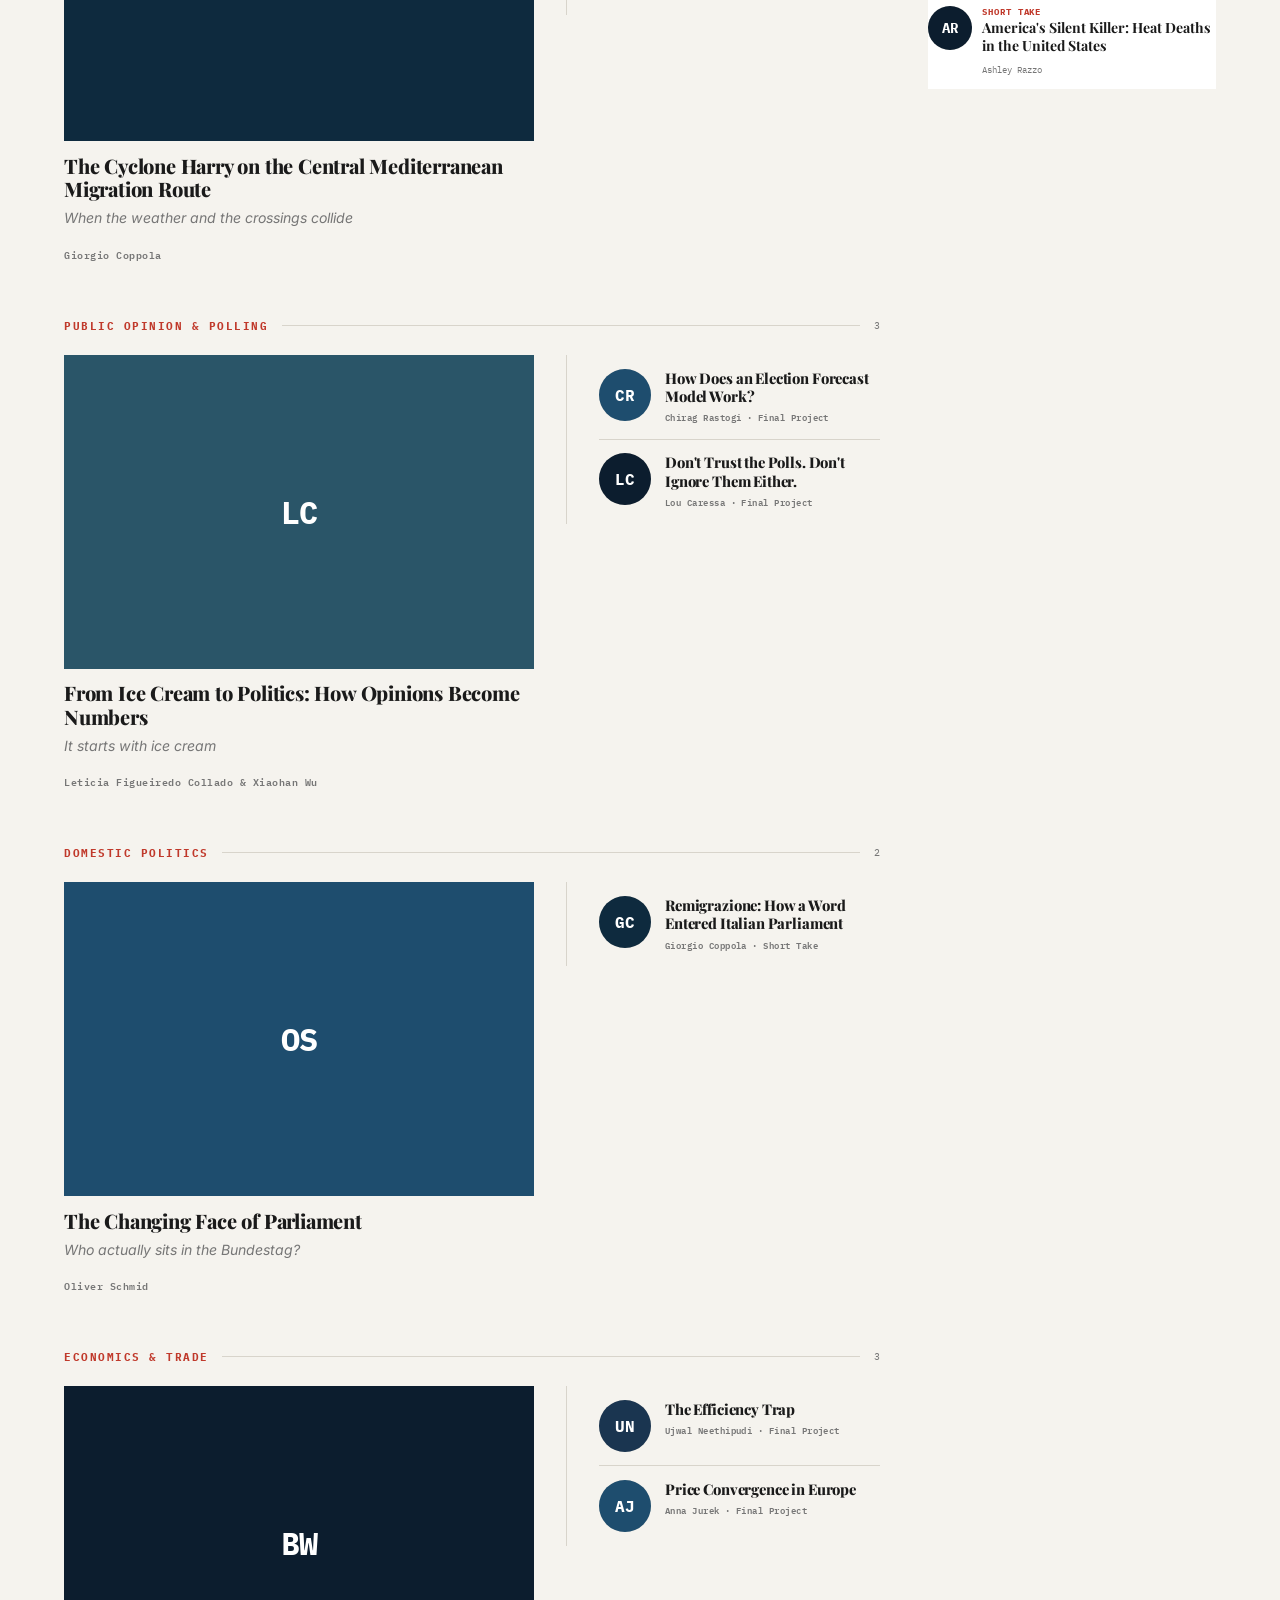
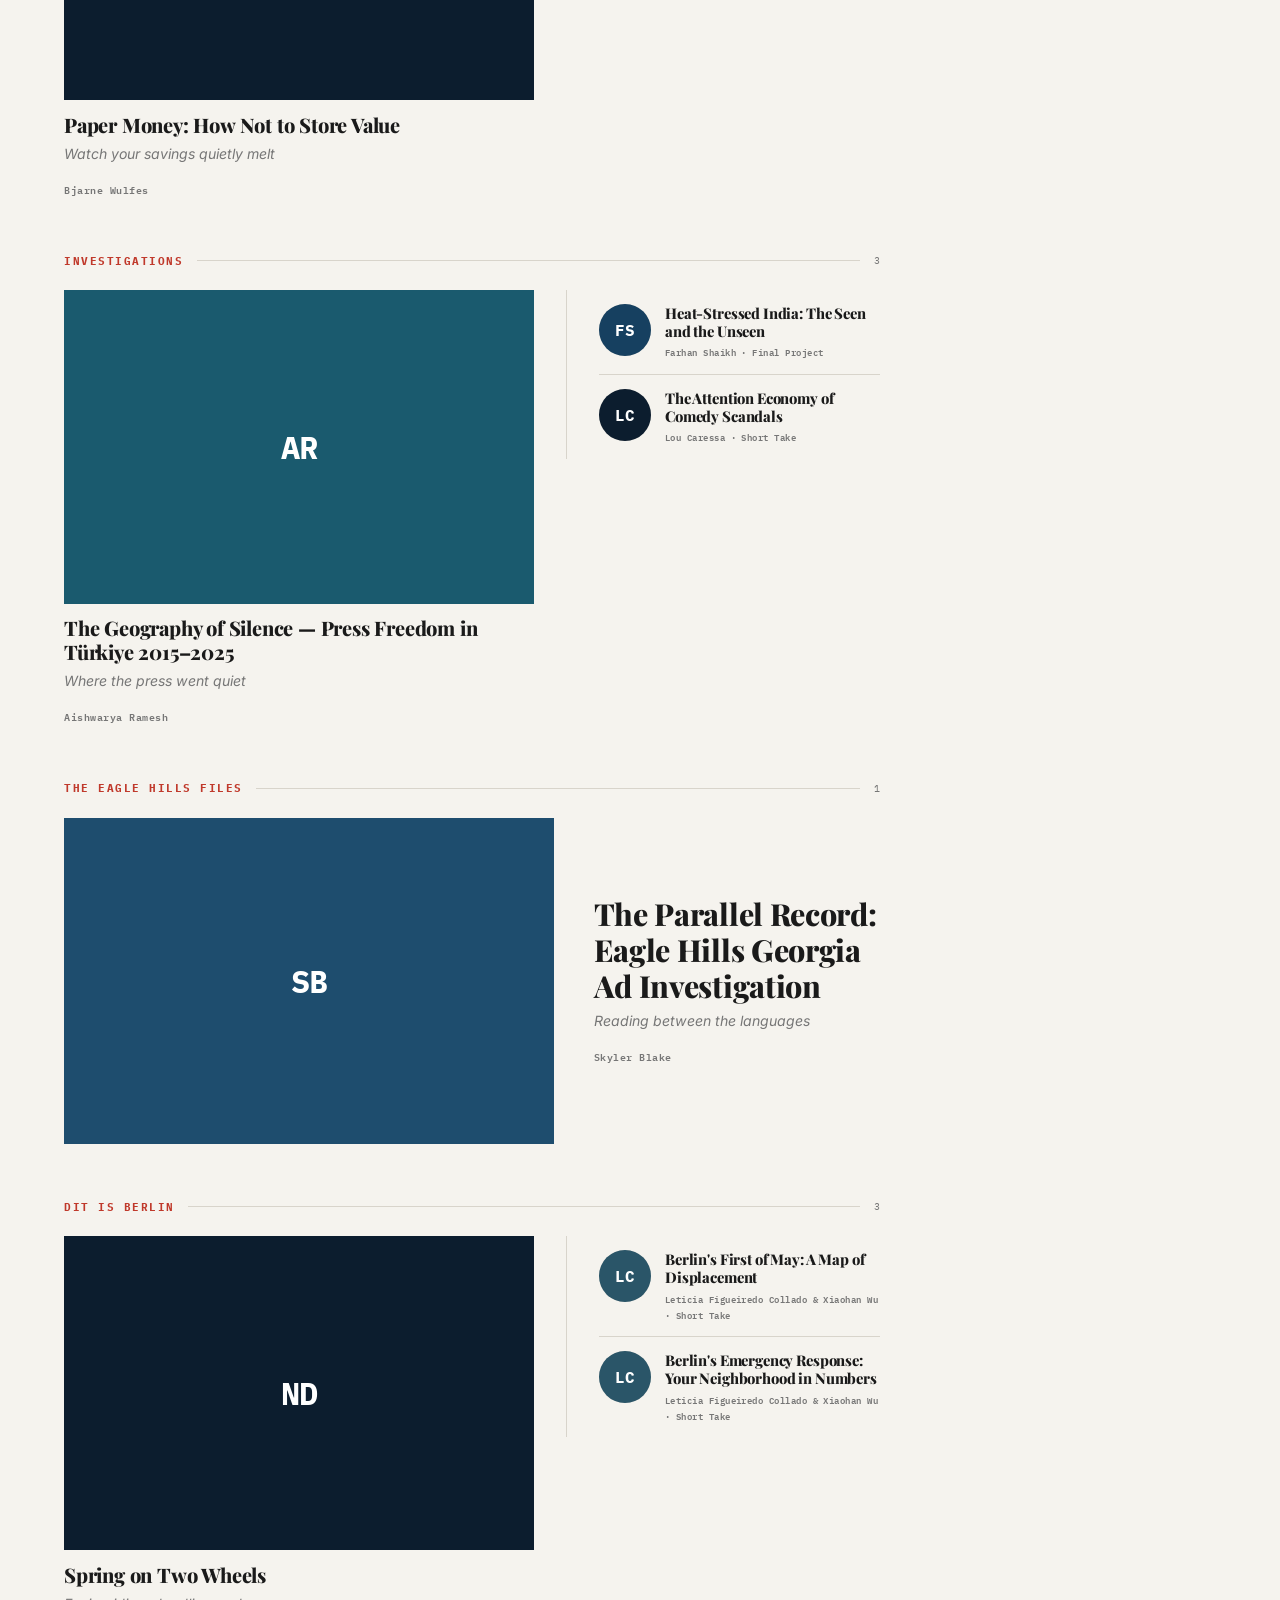
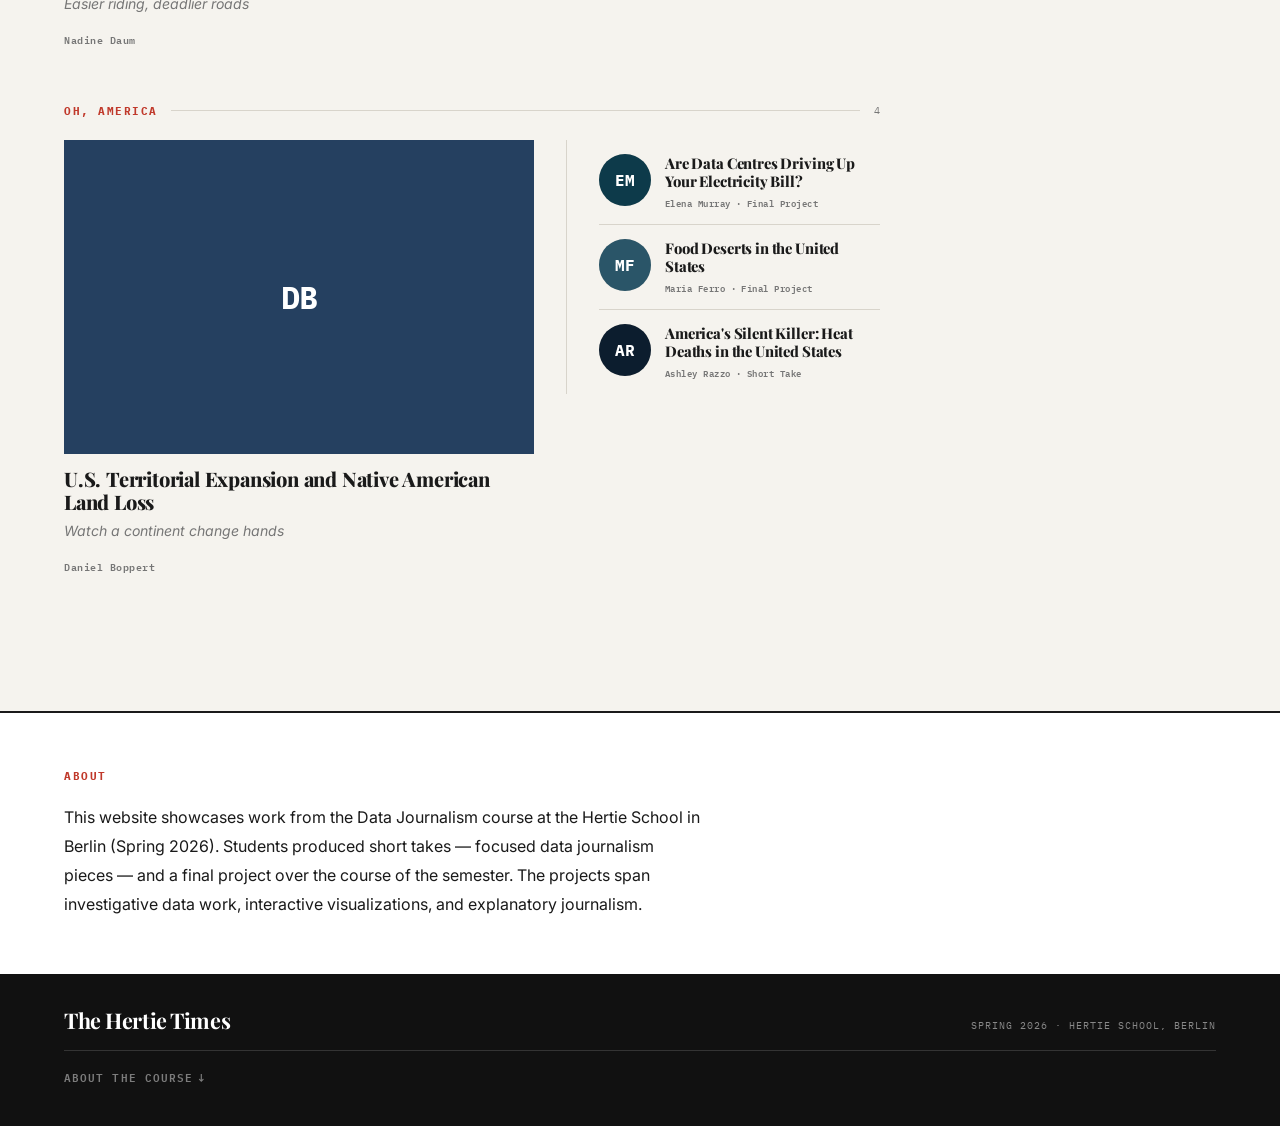
==== commit c9053c0e: "Editorial pass: clickable cards, new deks, Eagle Hills section, mobile nav - Remove Code/Story bylin" ====
--- a/index.html
+++ b/index.html
@@ -4,7 +4,19 @@
   <meta charset="UTF-8">
   <meta name="viewport" content="width=device-width, initial-scale=1.0">
   <title>The Hertie Times</title>
-  <meta name="description" content="Data journalism from the Hertie School, Berlin — Spring 2026.">
+  <meta name="description" content="Student projects from the Data Journalism course at the Hertie School, Berlin.">
+
+  <!-- Open Graph -->
+  <meta property="og:type"        content="website">
+  <meta property="og:title"       content="The Hertie Times">
+  <meta property="og:description" content="Student projects from the Data Journalism course at the Hertie School, Berlin.">
+  <meta property="og:url"         content="https://data-journalism-26.github.io/website/">
+
+  <!-- Twitter card -->
+  <meta name="twitter:card"        content="summary_large_image">
+  <meta name="twitter:title"       content="The Hertie Times">
+  <meta name="twitter:description" content="Student projects from the Data Journalism course at the Hertie School, Berlin.">
+
   <link rel="preconnect" href="https://fonts.googleapis.com">
   <link rel="preconnect" href="https://fonts.gstatic.com" crossorigin>
   <link href="https://fonts.googleapis.com/css2?family=IBM+Plex+Mono:ital,wght@0,400;0,600;0,700;1,400&family=Inter:wght@400;500;600&family=Playfair+Display:ital,wght@0,700;0,800;0,900;1,700&display=swap" rel="stylesheet">
@@ -12,21 +24,65 @@
 </head>
 <body>
 
-  <!-- Masthead -->
+  <!-- ── Masthead ── -->
   <header class="masthead" id="top">
+    <!-- Low-poly geometric background (aerial/satellite colour palette) -->
+    <svg class="masthead-bg" xmlns="http://www.w3.org/2000/svg"
+         viewBox="0 0 1200 210" preserveAspectRatio="xMidYMid slice" aria-hidden="true">
+      <!-- Row 1: top triangles -->
+      <polygon points="0,0 200,0 100,80"        fill="#1a3550"/>
+      <polygon points="200,0 100,80 300,65"     fill="#1e4d6e"/>
+      <polygon points="200,0 400,0 300,65"      fill="#0d3a4a"/>
+      <polygon points="400,0 300,65 500,90"     fill="#1e5874"/>
+      <polygon points="400,0 600,0 500,90"      fill="#164060"/>
+      <polygon points="600,0 500,90 700,70"     fill="#0e2a3e"/>
+      <polygon points="600,0 800,0 700,70"      fill="#1a3550"/>
+      <polygon points="800,0 700,70 900,85"     fill="#1e4d6e"/>
+      <polygon points="800,0 1000,0 900,85"     fill="#0d3a4a"/>
+      <polygon points="1000,0 900,85 1100,60"   fill="#254060"/>
+      <polygon points="1000,0 1200,0 1100,60"   fill="#1a3550"/>
+      <polygon points="1200,0 1100,60 1200,155" fill="#164060"/>
+      <!-- Row 2: middle triangles -->
+      <polygon points="0,0 100,80 0,155"           fill="#0e2a3e"/>
+      <polygon points="100,80 0,155 200,145"        fill="#1a4555"/>
+      <polygon points="100,80 300,65 200,145"       fill="#2a5568"/>
+      <polygon points="300,65 200,145 400,160"      fill="#1a3550"/>
+      <polygon points="300,65 500,90 400,160"       fill="#1e4d6e"/>
+      <polygon points="500,90 400,160 600,140"      fill="#0d3a4a"/>
+      <polygon points="500,90 700,70 600,140"       fill="#164060"/>
+      <polygon points="700,70 600,140 800,155"      fill="#1a5a6e"/>
+      <polygon points="700,70 900,85 800,155"       fill="#1a3550"/>
+      <polygon points="900,85 800,155 1000,145"     fill="#0e2a3e"/>
+      <polygon points="900,85 1100,60 1000,145"     fill="#2a5568"/>
+      <polygon points="1100,60 1000,145 1200,155"   fill="#254060"/>
+      <!-- Row 3: bottom fill -->
+      <polygon points="0,155 200,145 0,210"         fill="#0c1d2e"/>
+      <polygon points="200,145 0,210 200,210"        fill="#1a3550"/>
+      <polygon points="200,145 400,160 200,210"      fill="#0e2a3e"/>
+      <polygon points="400,160 200,210 400,210"      fill="#1e4d6e"/>
+      <polygon points="400,160 600,140 400,210"      fill="#1a4555"/>
+      <polygon points="600,140 400,210 600,210"      fill="#0d3a4a"/>
+      <polygon points="600,140 800,155 600,210"      fill="#164060"/>
+      <polygon points="800,155 600,210 800,210"      fill="#1a3550"/>
+      <polygon points="800,155 1000,145 800,210"     fill="#0c1d2e"/>
+      <polygon points="1000,145 800,210 1000,210"    fill="#2a5568"/>
+      <polygon points="1000,145 1200,155 1000,210"   fill="#1a3550"/>
+      <polygon points="1200,155 1000,210 1200,210"   fill="#1e4d6e"/>
+    </svg>
+
     <div class="masthead-inner">
       <div class="masthead-eyebrow">
         <span>Berlin</span>
         <span>Spring 2026</span>
         <span>Data Journalism</span>
       </div>
-      <hr class="rule">
+      <hr class="rule rule--masthead">
       <div class="masthead-name">The Hertie Times</div>
-      <hr class="rule rule--bold">
+      <hr class="rule rule--masthead rule--masthead-bold">
     </div>
   </header>
 
-  <!-- Sticky navigation — links populated by app.js -->
+  <!-- ── Sticky navigation — links populated by app.js ── -->
   <nav class="top-nav" id="top-nav" aria-label="Section navigation">
     <div class="top-nav-inner">
       <a class="nav-brand" href="#top">The Hertie Times</a>
@@ -37,7 +93,7 @@
 
   <main>
 
-    <!-- Featured stories (editor's picks) — rendered by app.js -->
+    <!-- ── Featured stories (editor's picks) — rendered by app.js ── -->
     <section class="featured-section" id="featured">
       <div class="container">
         <div class="picks-grid" id="picks-grid">
@@ -46,7 +102,7 @@
       </div>
     </section>
 
-    <!-- Subtle search bar between featured and topics -->
+    <!-- ── Search band ── -->
     <div class="search-band">
       <div class="container">
         <div class="search-wrap">
@@ -63,24 +119,26 @@
       </div>
     </div>
 
-    <!-- Topic sections — rendered by app.js -->
+    <!-- ── Topic sections + sidebar — rendered by app.js ── -->
     <section class="topics-section">
       <div class="container">
-        <div id="categories"></div>
+        <div class="topics-layout">
+          <div id="categories" class="topics-main"></div>
+          <aside class="topics-sidebar" id="short-takes-sidebar" aria-label="Short Takes"></aside>
+        </div>
         <p id="no-results" class="no-results" hidden></p>
       </div>
     </section>
 
-    <!-- About -->
+    <!-- ── About ── -->
     <section class="about-section" id="about">
       <div class="container">
         <h2 class="about-heading">About</h2>
         <p class="about-text">
           This website showcases work from the Data Journalism course at the Hertie School
-          in Berlin (Spring 2026). Students produced data bits — short, focused data journalism
+          in Berlin (Spring 2026). Students produced short takes — focused data journalism
           pieces — and a final project over the course of the semester. The projects span
           investigative data work, interactive visualizations, and explanatory journalism.
-          All featured projects are open source.
         </p>
       </div>
     </section>
--- a/style.css
+++ b/style.css
@@ -1,26 +1,33 @@
 /* ── Variables ── */
 :root {
-  --mono:  'IBM Plex Mono', 'Courier New', monospace;
-  --serif: 'Playfair Display', Georgia, serif;
-  --sans:  'Inter', system-ui, sans-serif;
+  --mono:   'IBM Plex Mono', 'Courier New', monospace;
+  --serif:  'Playfair Display', Georgia, serif;
+  --sans:   'Inter', system-ui, sans-serif;
 
   --ink:    #1a1a1a;
   --red:    #c0392b;
-  --paper:  #f6f5f0;
+  --paper:  #f5f3ee;
   --white:  #ffffff;
   --muted:  #767676;
   --border: #d8d4cb;
   --nav-bg: #111111;
+  --teal:   #1e5874;
+
+  /* Masthead geometry palette (aerial/satellite) */
+  --m-deep:  #0c1d2e;
+  --m-navy:  #1a3550;
+  --m-teal:  #1e4d6e;
 }
 
 /* ── Reset ── */
 *, *::before, *::after { box-sizing: border-box; margin: 0; padding: 0; }
-html { font-size: 16px; scroll-behavior: smooth; }
+html { font-size: 16px; scroll-behavior: smooth; overflow-x: clip; }
 body {
   background: var(--paper);
   color: var(--ink);
   -webkit-font-smoothing: antialiased;
   border-top: 4px solid var(--red);
+  overflow-x: clip;
 }
 a { color: inherit; text-decoration: none; }
 img { display: block; max-width: 100%; }
@@ -32,21 +39,29 @@
 }
 
 /* ── Rules ── */
-.rule {
-  border: none;
-  border-top: 1px solid var(--ink);
-  margin: 0;
-}
+.rule { border: none; border-top: 1px solid var(--ink); margin: 0; }
 .rule--bold  { border-top-width: 2px; }
 .rule--light { border-top-color: var(--border); }
 .rule--footer { border-top-color: rgba(255,255,255,0.15); margin: 1rem 0; }
+/* Masthead rules on dark background */
+.rule--masthead      { border-top-color: rgba(255,255,255,0.22); }
+.rule--masthead-bold { border-top-width: 2px; border-top-color: rgba(255,255,255,0.35); }
 
 /* ── MASTHEAD ── */
 .masthead {
-  background: var(--white);
-  padding: 0;
+  position: relative;
+  overflow: hidden;
+  background: var(--m-deep); /* solid fallback for slow connections */
+}
+.masthead-bg {
+  position: absolute;
+  inset: 0;
+  width: 100%;
+  height: 100%;
 }
 .masthead-inner {
+  position: relative;
+  z-index: 1;
   max-width: 1200px;
   margin: 0 auto;
   padding: 0 1.5rem;
@@ -55,23 +70,24 @@
   display: flex;
   justify-content: space-between;
   align-items: center;
-  padding: 0.55rem 0;
+  padding: 0.6rem 0;
   font-family: var(--mono);
   font-size: 0.62rem;
   font-weight: 600;
   letter-spacing: 0.13em;
   text-transform: uppercase;
-  color: var(--muted);
+  color: rgba(255,255,255,0.5);
 }
 .masthead-name {
   font-family: var(--serif);
-  font-size: clamp(3rem, 8vw, 6rem);
+  font-size: clamp(2.8rem, 7.5vw, 5.8rem);
   font-weight: 900;
   letter-spacing: -0.025em;
   line-height: 1;
-  color: var(--ink);
+  color: var(--white);
   text-align: center;
-  padding: 0.55rem 0 0.5rem;
+  padding: 0.6rem 0 0.55rem;
+  text-shadow: 0 2px 24px rgba(0,0,0,0.4);
 }
 
 /* ── STICKY NAV ── */
@@ -139,7 +155,7 @@
   border-bottom: 2px solid var(--ink);
 }
 
-/* 6-column grid: hero=6, md=3, sm=2 */
+/* 6-column grid */
 .picks-grid {
   display: grid;
   grid-template-columns: repeat(6, 1fr);
@@ -148,12 +164,22 @@
 }
 
 /* ── PICK CARD BASE ── */
-.pick-card {
-  display: flex;
-  flex-direction: column;
-}
-
-/* Hero: full-width, horizontal layout */
+.pick-card { display: flex; flex-direction: column; }
+
+/* ── WHOLE-CARD CLICK TARGET ──
+   The headline link stretches an invisible ::after over the whole card,
+   so a click on the image, headline, or anywhere in the element opens
+   the story. Cards must be positioned for the overlay to anchor to them. */
+.pick-card, .story-lead, .story-side { position: relative; }
+.card-cover-link { color: inherit; }
+.card-cover-link::after {
+  content: '';
+  position: absolute;
+  inset: 0;
+  z-index: 1;
+}
+
+/* Hero: full-width, horizontal */
 .pick-hero {
   grid-column: span 6;
   flex-direction: row;
@@ -162,33 +188,29 @@
   padding-bottom: 2.5rem;
   border-bottom: 1px solid var(--border);
 }
-.pick-hero .card-image-wrap {
-  width: 48%;
-  flex-shrink: 0;
-}
-.pick-hero .card-image { aspect-ratio: 4/3; }
-.pick-hero .card-body  { justify-content: center; padding-top: 0; }
-.pick-hero .card-headline { font-size: clamp(1.7rem, 2.8vw, 2.5rem); }
-.pick-hero .card-blurb { display: block; }
+.pick-hero .card-image       { width: 48%; flex-shrink: 0; aspect-ratio: 4/3; }
+.pick-hero .card-body        { justify-content: center; padding-top: 0; }
+.pick-hero .card-headline    { font-size: clamp(1.7rem, 2.8vw, 2.5rem); }
+.pick-hero .card-blurb       { display: block; }
+.pick-hero .card-subtitle    { display: block; }
 
 /* Medium picks */
 .pick-md { grid-column: span 3; }
-.pick-md .card-image  { aspect-ratio: 3/2; }
+.pick-md .card-image    { aspect-ratio: 3/2; }
 .pick-md .card-headline { font-size: 1.35rem; }
-.pick-md .card-blurb { display: block; }
+.pick-md .card-blurb    { display: block; }
 
 /* Small picks */
 .pick-sm { grid-column: span 2; }
-.pick-sm .card-image  { aspect-ratio: 1/1; }
+.pick-sm .card-image    { aspect-ratio: 1/1; }
 .pick-sm .card-headline { font-size: 0.97rem; }
-.pick-sm .card-blurb { display: none; }
+.pick-sm .card-blurb    { display: none; }
 
 /* ── CARD IMAGE ── */
-.card-image-wrap { display: block; overflow: hidden; }
 .card-image {
   width: 100%;
   overflow: hidden;
-  background: var(--border);
+  background: var(--m-navy);
   position: relative;
 }
 .card-image img {
@@ -201,7 +223,7 @@
   transition: transform 0.45s ease;
 }
 .pick-card:hover .card-image img,
-.story-card:hover .card-image img { transform: scale(1.05); }
+.story-lead:hover .card-image img { transform: scale(1.05); }
 .card-image .avatar {
   position: absolute;
   inset: 0;
@@ -266,14 +288,19 @@
   margin-top: auto;
   padding-top: 0.6rem;
 }
-.byline-code {
-  color: var(--ink);
-  text-decoration: underline;
-  text-underline-offset: 2px;
-  text-decoration-color: rgba(26,26,26,0.25);
-  transition: text-decoration-color 0.15s;
-}
-.byline-code:hover { text-decoration-color: var(--ink); }
+
+/* Small circular author photo in pick/lead bylines */
+.byline-thumb {
+  display: inline-block;
+  width: 18px;
+  height: 18px;
+  border-radius: 50%;
+  object-fit: cover;
+  object-position: center 20%;
+  vertical-align: middle;
+  margin-right: 0.35rem;
+  margin-bottom: 1px; /* optical alignment with text baseline */
+}
 
 /* ── SEARCH BAND ── */
 .search-band {
@@ -321,19 +348,28 @@
 }
 .search-clear:hover { color: var(--ink); }
 
-/* ── TOPIC SECTIONS ── */
+/* ── TOPICS LAYOUT: main + sidebar ── */
 .topics-section { padding: 2.5rem 0 5rem; }
+.topics-layout {
+  display: grid;
+  grid-template-columns: 1fr 288px;
+  gap: 0 3rem;
+  align-items: start;
+}
+.topics-main { min-width: 0; }
+
+/* ── CATEGORY SECTIONS ── */
 .category-section {
   margin-bottom: 3.5rem;
-  scroll-margin-top: 48px;
-}
-
-/* LABEL ───────────────────── N */
+  scroll-margin-top: 50px;
+}
+
+/* Heading: LABEL ─────────── N */
 .cat-heading {
   display: flex;
   align-items: center;
   gap: 0.85rem;
-  margin-bottom: 1.5rem;
+  margin-bottom: 1.4rem;
 }
 .cat-label {
   font-family: var(--mono);
@@ -356,24 +392,206 @@
   flex-shrink: 0;
 }
 
-.stories-grid {
+/* ── CATEGORY GRID: lead (60%) + rail (40%) ── */
+.cat-grid {
   display: grid;
-  grid-template-columns: repeat(auto-fill, minmax(260px, 1fr));
-  gap: 1.25rem 2rem;
-}
-
-/* ── STORY CARD (topic sections) ── */
-.story-card {
+  grid-template-columns: 3fr 2fr;
+  gap: 0 2rem;
+  align-items: start;
+}
+
+/* Solo / dedicated section (e.g. a single coherent investigation):
+   one story gets a wide, horizontal feature treatment instead of a
+   narrow column with empty space beside it. */
+.cat-grid--solo { grid-template-columns: 1fr; }
+.cat-grid--solo .story-lead {
+  flex-direction: row;
+  align-items: center;
+  gap: 0 2.5rem;
+}
+.cat-grid--solo .story-lead .card-image {
+  width: 60%;
+  flex-shrink: 0;
+  aspect-ratio: 3/2;
+}
+.cat-grid--solo .story-lead .card-body { padding-top: 0; }
+.cat-grid--solo .story-lead .card-headline { font-size: 1.9rem; }
+
+/* ── LEAD STORY CARD ── */
+.story-lead {
   display: flex;
   flex-direction: column;
   transition: transform 0.15s ease;
 }
-.story-card:hover { transform: translateY(-2px); }
-.story-card .card-image { aspect-ratio: 3/2; }
-.story-card .card-image .avatar { font-size: 1.8rem; }
-.story-card .card-body { padding-top: 0.7rem; gap: 0.3rem; }
-.story-card .card-headline { font-size: 1rem; }
-.story-card .card-byline { padding-top: 0.4rem; }
+.story-lead:hover { transform: translateY(-2px); }
+.story-lead .card-image    { aspect-ratio: 3/2; }
+.story-lead .card-image .avatar { font-size: 2rem; }
+.story-lead .card-body     { padding-top: 0.8rem; gap: 0.4rem; }
+.story-lead .card-headline { font-size: 1.25rem; }
+.story-lead .card-subtitle { display: block; }
+
+/* ── RAIL (compact side cards) ── */
+.story-rail {
+  display: flex;
+  flex-direction: column;
+  border-left: 1px solid var(--border);
+  padding-left: 2rem;
+}
+
+/* ── SIDE STORY CARD ── */
+.story-side {
+  display: grid;
+  grid-template-columns: 52px 1fr;
+  gap: 0 0.85rem;
+  align-items: start;
+  padding: 0.85rem 0;
+  border-bottom: 1px solid var(--border);
+}
+.story-side:last-child { border-bottom: none; }
+
+.side-thumb {
+  display: block;
+  width: 52px;
+  height: 52px;
+  border-radius: 50%;
+  overflow: hidden;
+  background: var(--border);
+  flex-shrink: 0;
+  position: relative;
+}
+.side-thumb img {
+  position: absolute;
+  inset: 0;
+  width: 100%;
+  height: 100%;
+  object-fit: cover;
+  object-position: center top;
+  transition: transform 0.3s ease;
+}
+.story-side:hover .side-thumb img { transform: scale(1.08); }
+.side-thumb .avatar {
+  position: absolute;
+  inset: 0;
+  display: flex;
+  align-items: center;
+  justify-content: center;
+  font-family: var(--mono);
+  font-size: 1rem;
+  font-weight: 700;
+  color: var(--white);
+}
+
+.side-body { min-width: 0; }
+.side-body .card-headline {
+  font-size: 0.92rem;
+  line-height: 1.25;
+  margin-bottom: 0.25rem;
+}
+.side-body .card-byline {
+  padding-top: 0;
+  margin-top: 0.2rem;
+  font-size: 0.58rem;
+}
+
+/* ── SIDEBAR (Short Takes column) ──
+   Sticky but NOT internally scrollable: an internal overflow traps the
+   mouse wheel over the column. Letting it size to its content means the
+   page scrolls naturally while the column stays pinned beside the stories. */
+.topics-sidebar {
+  position: sticky;
+  top: 56px;
+  align-self: start;
+  background: var(--white);
+  border-top: 2px solid var(--ink);
+  padding-top: 0.9rem;
+}
+
+.sidebar-header { margin-bottom: 0.2rem; }
+.sidebar-label {
+  display: block;
+  font-family: var(--mono);
+  font-size: 0.67rem;
+  font-weight: 700;
+  letter-spacing: 0.14em;
+  text-transform: uppercase;
+  color: var(--ink);
+  margin-bottom: 0.12rem;
+}
+.sidebar-desc {
+  font-family: var(--sans);
+  font-size: 0.78rem;
+  color: var(--muted);
+  font-style: italic;
+  padding-bottom: 0.6rem;
+  border-bottom: 1px solid var(--border);
+}
+
+.sidebar-item {
+  display: flex;
+  gap: 0.65rem;
+  align-items: flex-start;
+  padding: 0.75rem 0;
+  border-bottom: 1px solid var(--border);
+  text-decoration: none;
+}
+.sidebar-item:last-child { border-bottom: none; }
+
+.sidebar-thumb {
+  width: 44px;
+  height: 44px;
+  border-radius: 50%;
+  overflow: hidden;
+  flex-shrink: 0;
+  background: var(--border);
+  position: relative;
+}
+.sidebar-thumb img {
+  position: absolute;
+  inset: 0;
+  width: 100%;
+  height: 100%;
+  object-fit: cover;
+  object-position: center 20%;
+}
+.sidebar-thumb .avatar {
+  position: absolute;
+  inset: 0;
+  display: flex;
+  align-items: center;
+  justify-content: center;
+  font-family: var(--mono);
+  font-size: 0.85rem;
+  font-weight: 700;
+  color: var(--white);
+}
+
+.sidebar-body { min-width: 0; }
+.sidebar-type {
+  display: block;
+  font-family: var(--mono);
+  font-size: 0.55rem;
+  font-weight: 700;
+  letter-spacing: 0.1em;
+  text-transform: uppercase;
+  color: var(--red);
+  margin-bottom: 0.15rem;
+}
+.sidebar-headline {
+  font-family: var(--serif);
+  font-size: 0.88rem;
+  font-weight: 700;
+  line-height: 1.28;
+  color: var(--ink);
+  display: block;
+  margin-bottom: 0.2rem;
+  transition: color 0.15s;
+}
+.sidebar-item:hover .sidebar-headline { color: var(--teal); }
+.sidebar-byline {
+  font-family: var(--mono);
+  font-size: 0.58rem;
+  color: var(--muted);
+}
 
 /* ── NO RESULTS ── */
 .no-results {
@@ -480,30 +698,88 @@
 }
 
 /* ── RESPONSIVE ── */
+@media (max-width: 1024px) {
+  .topics-layout { grid-template-columns: 1fr 260px; gap: 0 2rem; }
+}
+
 @media (max-width: 960px) {
   .picks-grid { grid-template-columns: repeat(4, 1fr); column-gap: 1.25rem; }
   .pick-hero  { grid-column: span 4; }
   .pick-md    { grid-column: span 2; }
   .pick-sm    { grid-column: span 2; }
   .pick-sm .card-image { aspect-ratio: 3/2; }
-}
+
+  /* Sidebar drops below categories */
+  .topics-layout { grid-template-columns: 1fr; }
+  .topics-sidebar {
+    position: static;
+    max-height: none;
+    border-top: 2px solid var(--ink);
+    margin-top: 2rem;
+    padding-top: 1rem;
+    display: grid;
+    grid-template-columns: repeat(2, 1fr);
+    gap: 0 2rem;
+  }
+  .sidebar-header { grid-column: 1 / -1; }
+}
+
+/* ── Mobile nav: two-row wrap ── */
+@media (max-width: 720px) {
+  .nav-brand, .nav-pipe { display: none; }
+  .top-nav-inner {
+    padding: 0;
+    justify-content: center;
+  }
+  .nav-sections {
+    overflow-x: unset;
+    flex-wrap: wrap;
+    justify-content: center;
+    flex: 0 1 auto;
+    width: 100%;
+    padding: 0 0.25rem;
+  }
+  .nav-link {
+    height: auto;
+    padding: 0.38rem 0.6rem;
+    font-size: 0.6rem;
+    letter-spacing: 0.07em;
+    border-bottom: 2px solid transparent; /* keep active indicator space */
+  }
+}
+
 @media (max-width: 720px) {
   .picks-grid { grid-template-columns: repeat(2, 1fr); row-gap: 2rem; }
   .pick-hero  { grid-column: span 2; flex-direction: column; gap: 0; }
-  .pick-hero .card-image-wrap { width: 100%; }
-  .pick-hero .card-image  { aspect-ratio: 16/9; }
+  .pick-hero .card-image  { width: 100%; aspect-ratio: 16/9; }
   .pick-hero .card-body   { padding-top: 0.85rem; }
   .pick-md    { grid-column: span 1; }
   .pick-sm    { grid-column: span 1; }
   .pick-sm .card-headline { font-size: 0.9rem; }
-  .stories-grid { grid-template-columns: 1fr 1fr; }
-}
+
+  /* Stack lead above rail */
+  .cat-grid { grid-template-columns: 1fr; gap: 1.5rem 0; }
+  .story-rail {
+    border-left: none;
+    padding-left: 0;
+    border-top: 1px solid var(--border);
+    padding-top: 0.5rem;
+  }
+
+  /* Solo feature stacks like a normal lead on mobile */
+  .cat-grid--solo .story-lead { flex-direction: column; gap: 0; }
+  .cat-grid--solo .story-lead .card-image { width: 100%; }
+  .cat-grid--solo .story-lead .card-headline { font-size: 1.25rem; }
+
+  /* Sidebar: single column */
+  .topics-sidebar { grid-template-columns: 1fr; }
+}
+
 @media (max-width: 480px) {
   .picks-grid { grid-template-columns: 1fr; }
   .pick-hero, .pick-md, .pick-sm { grid-column: span 1; }
-  .stories-grid { grid-template-columns: 1fr; }
   .masthead-eyebrow { display: none; }
-  .container { padding: 0 1rem; }
-  .top-nav-inner { padding: 0 1rem; }
+  .container      { padding: 0 1rem; }
+  .top-nav-inner  { padding: 0; }
   .masthead-inner { padding: 0 1rem; }
 }
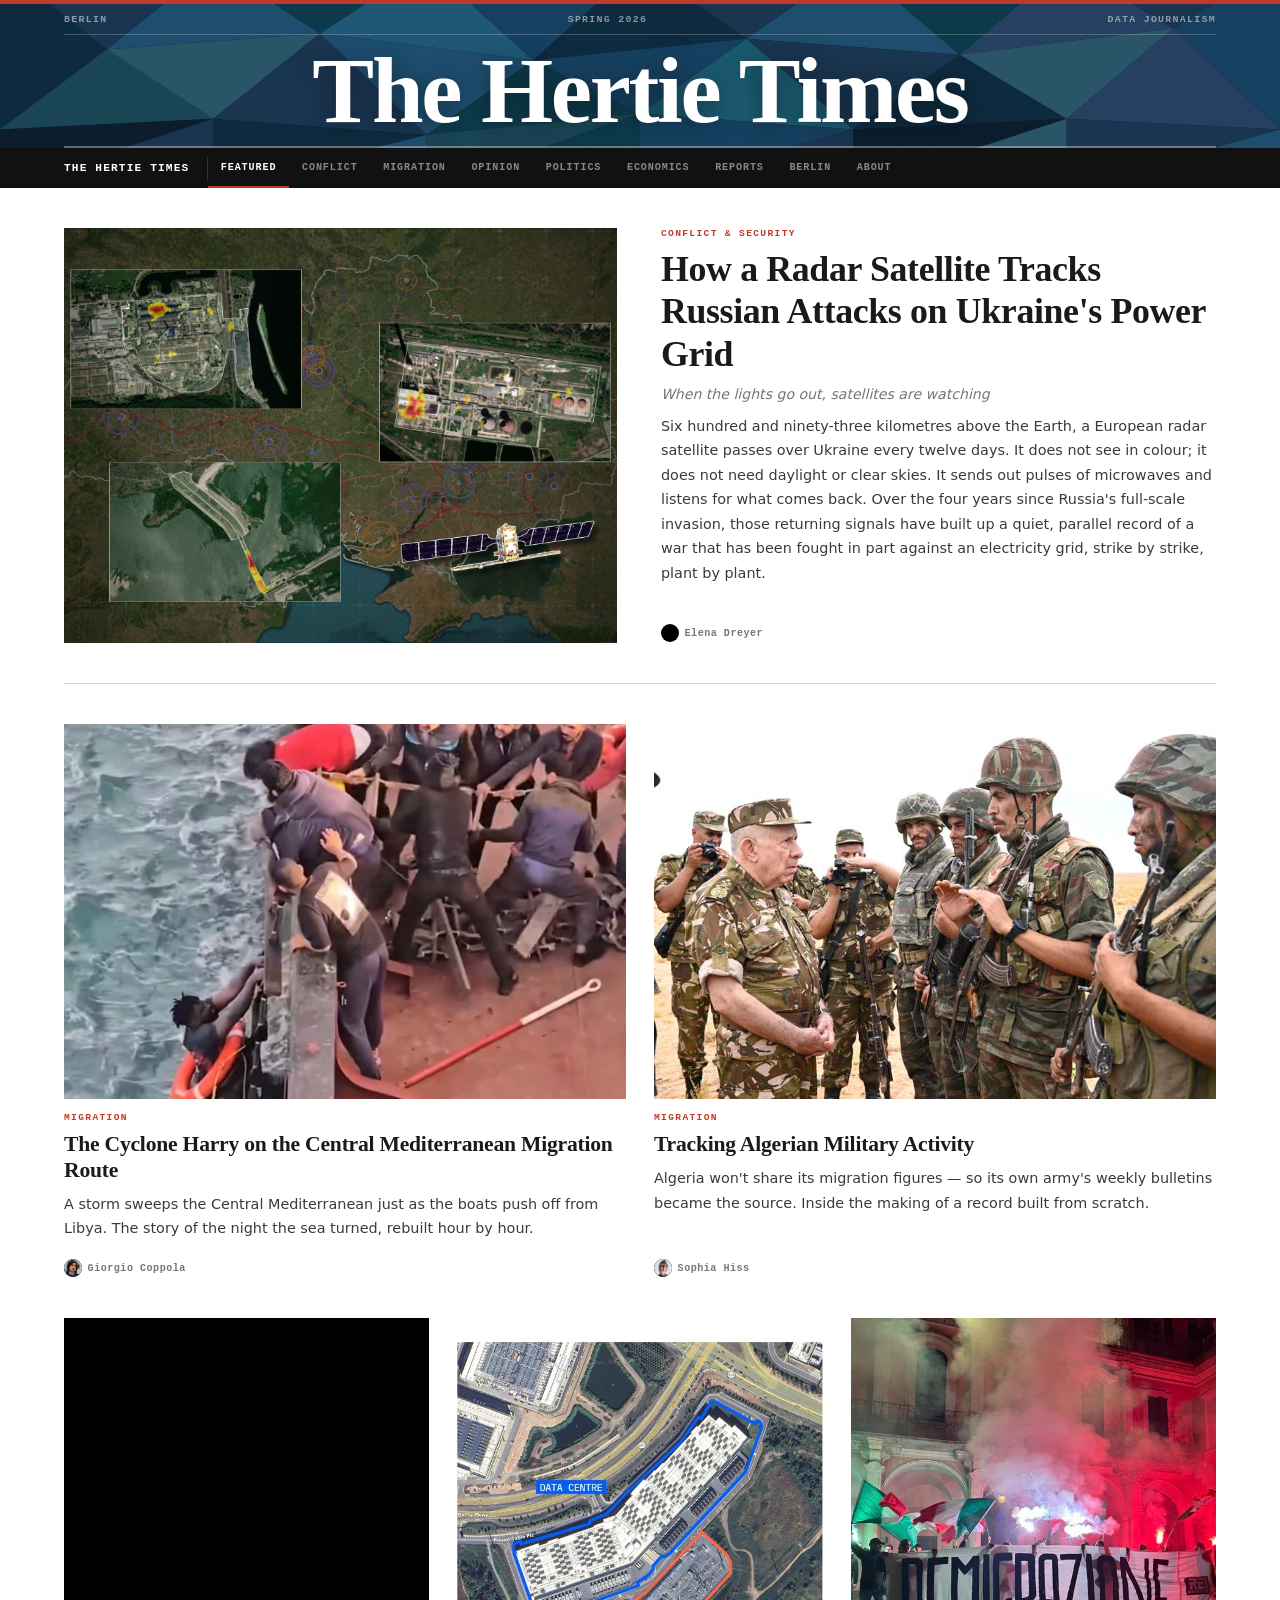
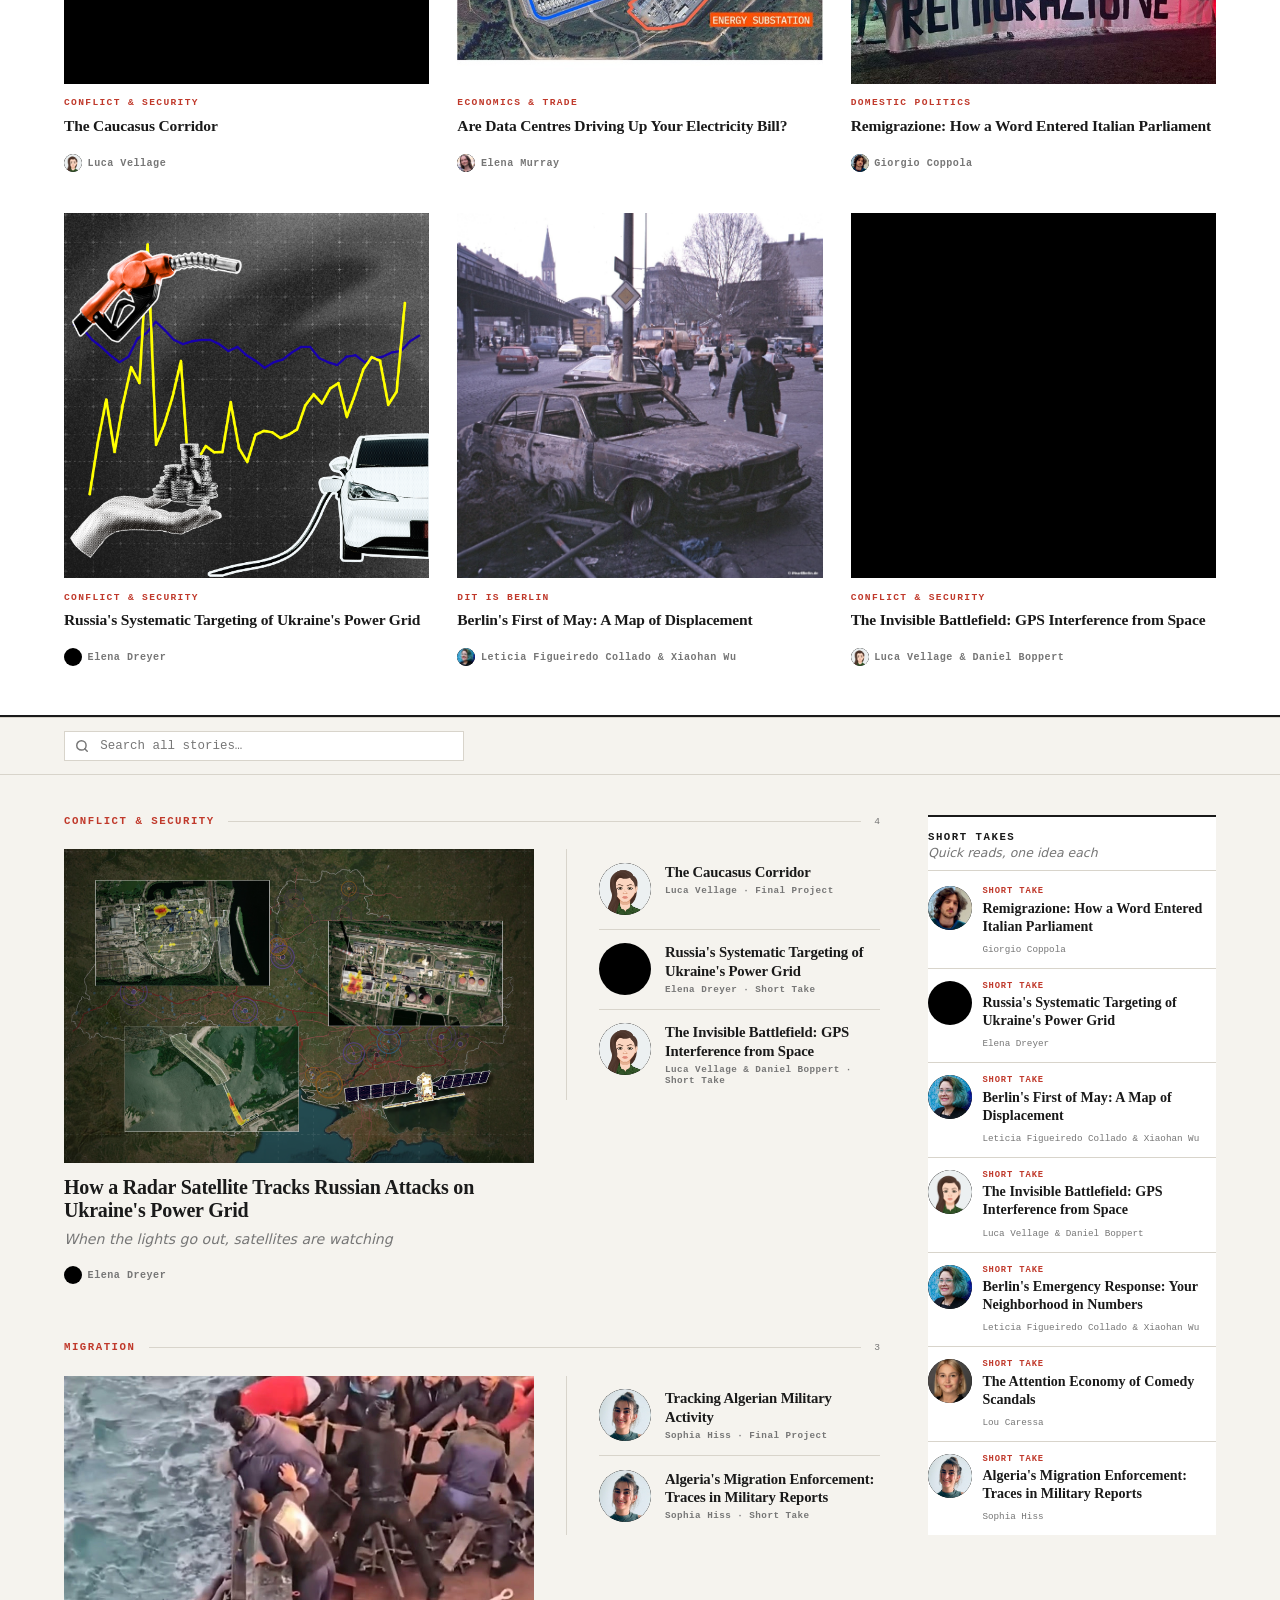
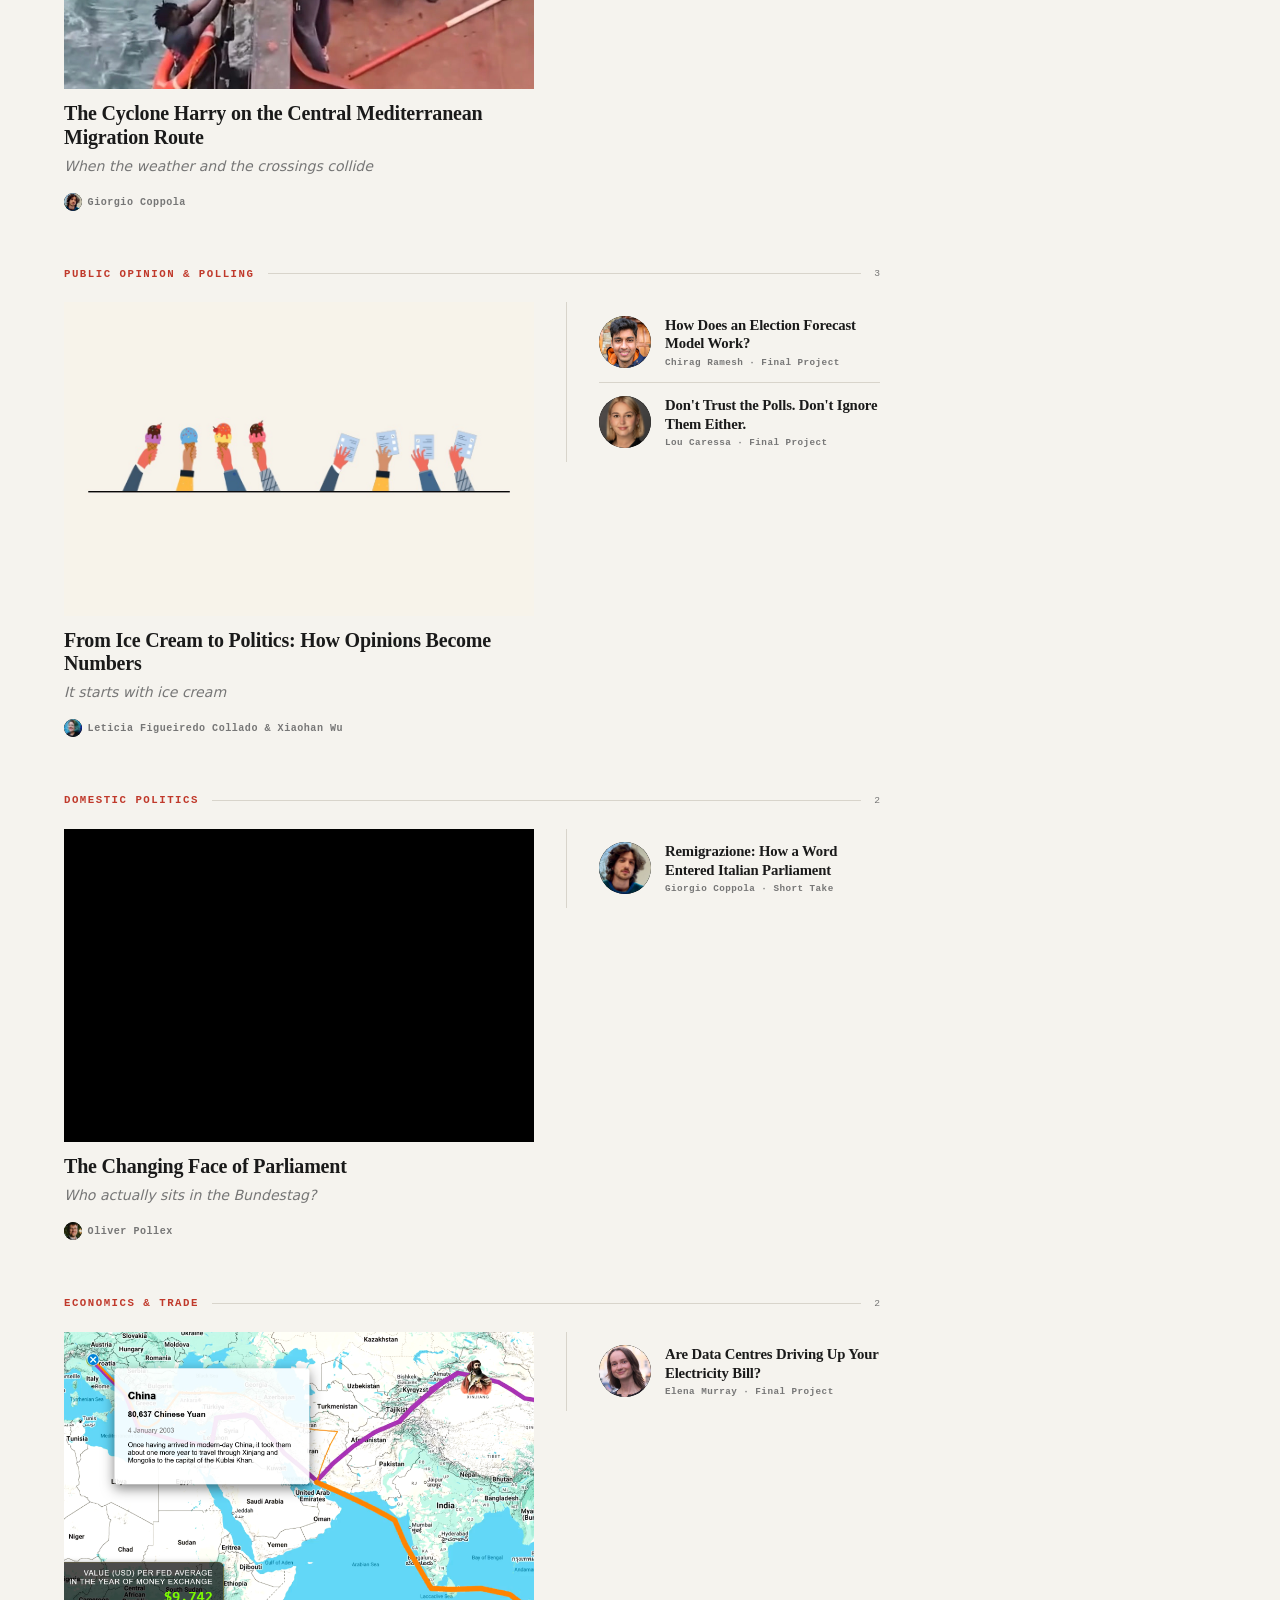
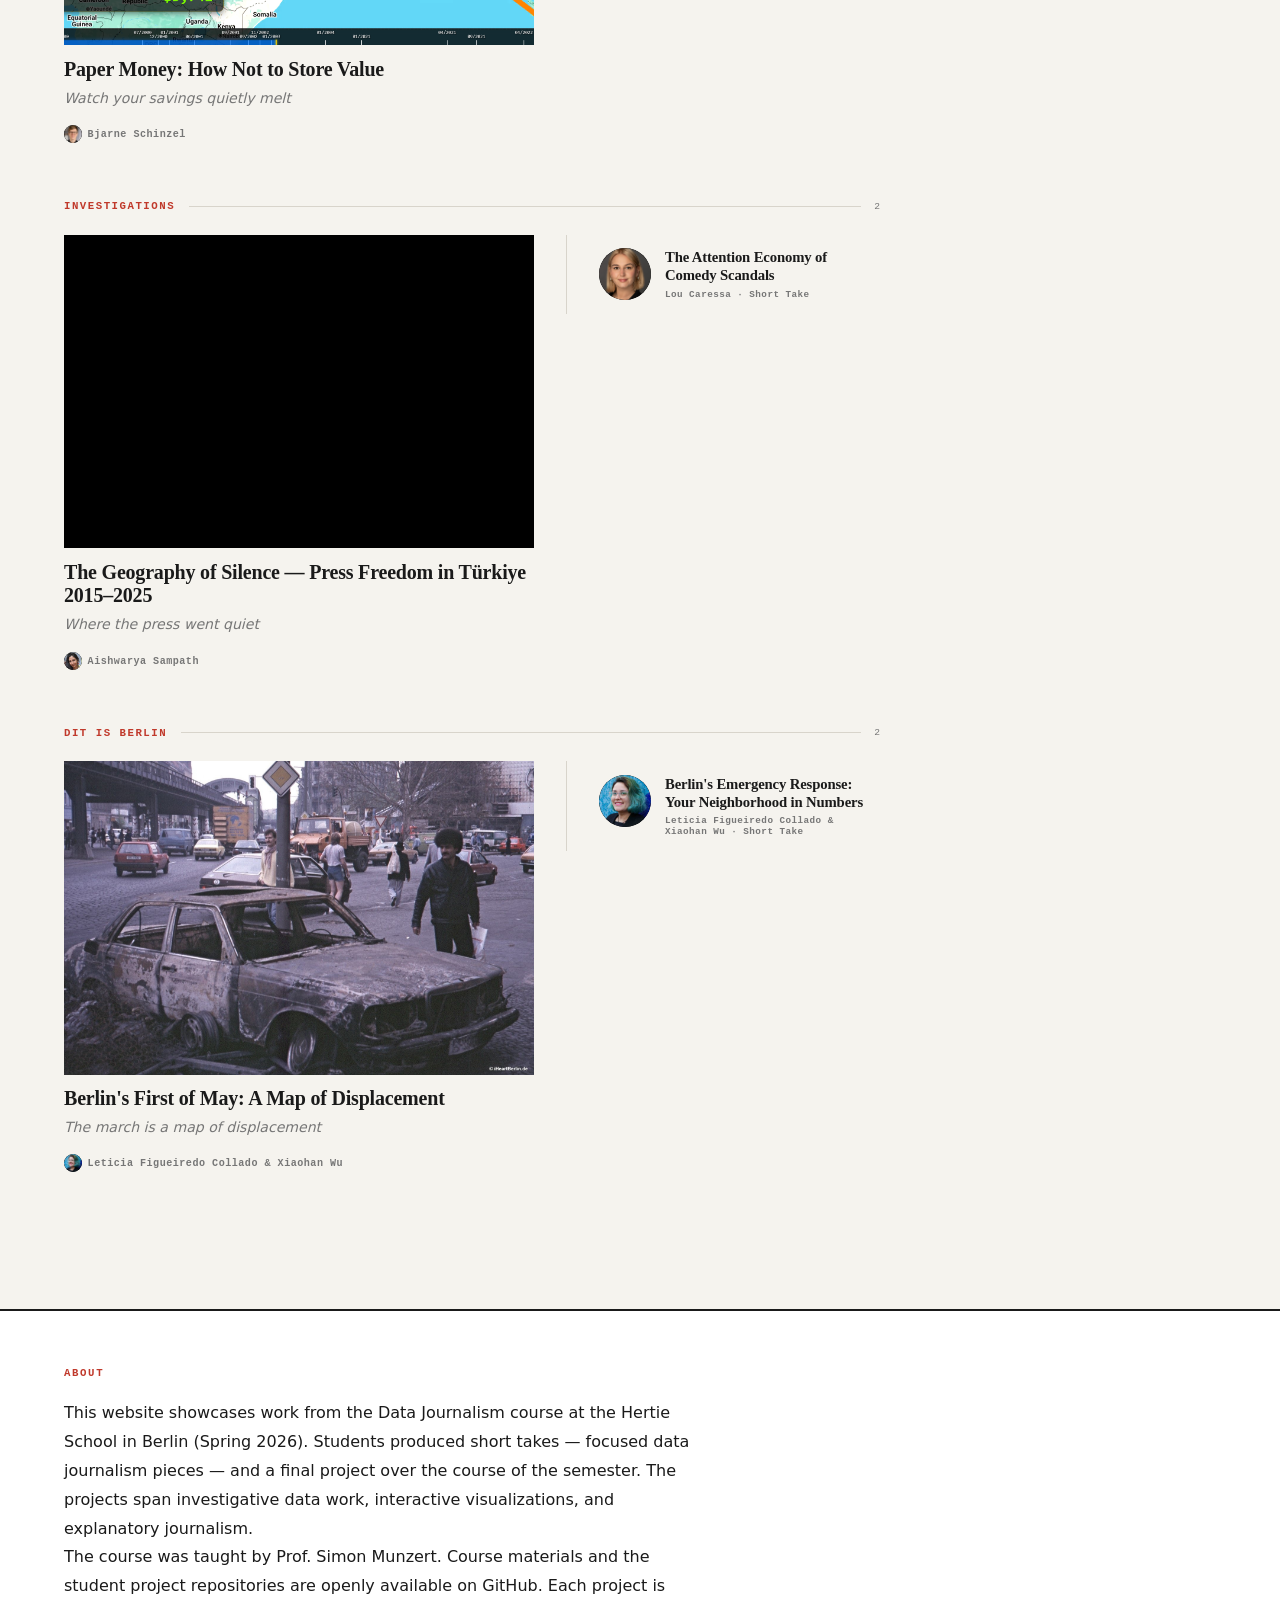
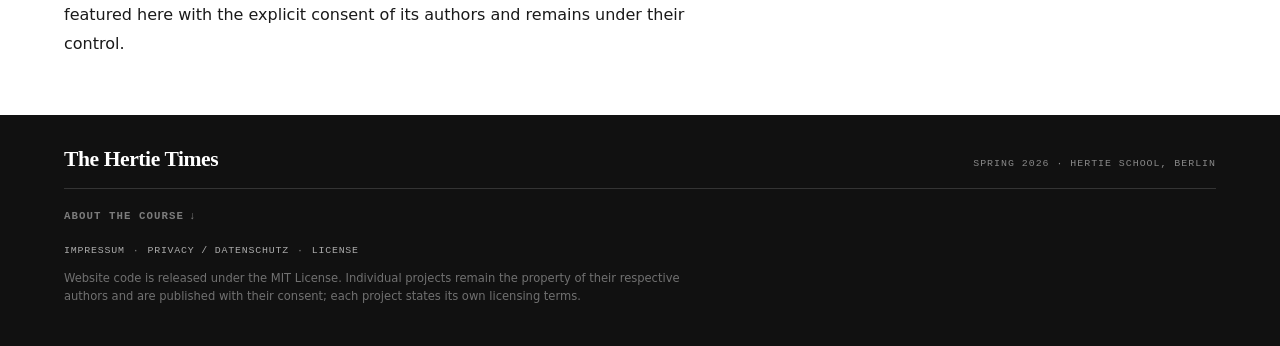
==== commit ec8f6724: "Apply student consent: trim to 18 projects, real assets, legal pages - Remove all non-consented proj" ====
--- a/index.html
+++ b/index.html
@@ -17,9 +17,8 @@
   <meta name="twitter:title"       content="The Hertie Times">
   <meta name="twitter:description" content="Student projects from the Data Journalism course at the Hertie School, Berlin.">
 
-  <link rel="preconnect" href="https://fonts.googleapis.com">
-  <link rel="preconnect" href="https://fonts.gstatic.com" crossorigin>
-  <link href="https://fonts.googleapis.com/css2?family=IBM+Plex+Mono:ital,wght@0,400;0,600;0,700;1,400&family=Inter:wght@400;500;600&family=Playfair+Display:ital,wght@0,700;0,800;0,900;1,700&display=swap" rel="stylesheet">
+  <!-- Fonts are self-hosted (no requests to Google servers) for GDPR compliance -->
+  <link rel="stylesheet" href="fonts.css">
   <link rel="stylesheet" href="style.css">
 </head>
 <body>
@@ -140,6 +139,13 @@
           pieces — and a final project over the course of the semester. The projects span
           investigative data work, interactive visualizations, and explanatory journalism.
         </p>
+        <p class="about-text">
+          The course was taught by Prof. Simon Munzert. Course materials and the student
+          project repositories are openly available on
+          <a href="https://github.com/data-journalism-26" target="_blank" rel="noopener noreferrer">GitHub</a>.
+          Each project is featured here with the explicit consent of its authors and remains
+          under their control.
+        </p>
       </div>
     </section>
 
@@ -162,6 +168,19 @@
           </p>
         </div>
       </details>
+
+      <nav class="footer-legal" aria-label="Legal">
+        <a href="impressum.html">Impressum</a>
+        <span aria-hidden="true">·</span>
+        <a href="datenschutz.html">Privacy / Datenschutz</a>
+        <span aria-hidden="true">·</span>
+        <a href="https://github.com/data-journalism-26/website/blob/main/LICENSE" target="_blank" rel="noopener noreferrer">License</a>
+      </nav>
+      <p class="footer-fineprint">
+        Website code is released under the MIT License. Individual projects remain the property
+        of their respective authors and are published with their consent; each project states its
+        own licensing terms.
+      </p>
     </div>
   </footer>
 
--- a/fonts.css
+++ b/fonts.css
@@ -0,0 +1,221 @@
+/* Self-hosted fonts (GDPR: no requests to Google servers) */
+
+/* IBM Plex Mono 400 italic (latin-ext) */
+@font-face {
+  font-family: 'IBM Plex Mono';
+  font-style: italic;
+  font-weight: 400;
+  font-display: swap;
+  src: url(fonts/ibmplexmono-400-italic-latin-ext.woff2) format('woff2');
+  unicode-range: U+0100-02BA, U+02BD-02C5, U+02C7-02CC, U+02CE-02D7, U+02DD-02FF, U+0304, U+0308, U+0329, U+1D00-1DBF, U+1E00-1E9F, U+1EF2-1EFF, U+2020, U+20A0-20AB, U+20AD-20C0, U+2113, U+2C60-2C7F, U+A720-A7FF;
+}
+
+/* IBM Plex Mono 400 italic (latin) */
+@font-face {
+  font-family: 'IBM Plex Mono';
+  font-style: italic;
+  font-weight: 400;
+  font-display: swap;
+  src: url(fonts/ibmplexmono-400-italic-latin.woff2) format('woff2');
+  unicode-range: U+0000-00FF, U+0131, U+0152-0153, U+02BB-02BC, U+02C6, U+02DA, U+02DC, U+0304, U+0308, U+0329, U+2000-206F, U+20AC, U+2122, U+2191, U+2193, U+2212, U+2215, U+FEFF, U+FFFD;
+}
+
+/* IBM Plex Mono 400 normal (latin-ext) */
+@font-face {
+  font-family: 'IBM Plex Mono';
+  font-style: normal;
+  font-weight: 400;
+  font-display: swap;
+  src: url(fonts/ibmplexmono-400-normal-latin-ext.woff2) format('woff2');
+  unicode-range: U+0100-02BA, U+02BD-02C5, U+02C7-02CC, U+02CE-02D7, U+02DD-02FF, U+0304, U+0308, U+0329, U+1D00-1DBF, U+1E00-1E9F, U+1EF2-1EFF, U+2020, U+20A0-20AB, U+20AD-20C0, U+2113, U+2C60-2C7F, U+A720-A7FF;
+}
+
+/* IBM Plex Mono 400 normal (latin) */
+@font-face {
+  font-family: 'IBM Plex Mono';
+  font-style: normal;
+  font-weight: 400;
+  font-display: swap;
+  src: url(fonts/ibmplexmono-400-normal-latin.woff2) format('woff2');
+  unicode-range: U+0000-00FF, U+0131, U+0152-0153, U+02BB-02BC, U+02C6, U+02DA, U+02DC, U+0304, U+0308, U+0329, U+2000-206F, U+20AC, U+2122, U+2191, U+2193, U+2212, U+2215, U+FEFF, U+FFFD;
+}
+
+/* IBM Plex Mono 600 normal (latin-ext) */
+@font-face {
+  font-family: 'IBM Plex Mono';
+  font-style: normal;
+  font-weight: 600;
+  font-display: swap;
+  src: url(fonts/ibmplexmono-600-normal-latin-ext.woff2) format('woff2');
+  unicode-range: U+0100-02BA, U+02BD-02C5, U+02C7-02CC, U+02CE-02D7, U+02DD-02FF, U+0304, U+0308, U+0329, U+1D00-1DBF, U+1E00-1E9F, U+1EF2-1EFF, U+2020, U+20A0-20AB, U+20AD-20C0, U+2113, U+2C60-2C7F, U+A720-A7FF;
+}
+
+/* IBM Plex Mono 600 normal (latin) */
+@font-face {
+  font-family: 'IBM Plex Mono';
+  font-style: normal;
+  font-weight: 600;
+  font-display: swap;
+  src: url(fonts/ibmplexmono-600-normal-latin.woff2) format('woff2');
+  unicode-range: U+0000-00FF, U+0131, U+0152-0153, U+02BB-02BC, U+02C6, U+02DA, U+02DC, U+0304, U+0308, U+0329, U+2000-206F, U+20AC, U+2122, U+2191, U+2193, U+2212, U+2215, U+FEFF, U+FFFD;
+}
+
+/* IBM Plex Mono 700 normal (latin-ext) */
+@font-face {
+  font-family: 'IBM Plex Mono';
+  font-style: normal;
+  font-weight: 700;
+  font-display: swap;
+  src: url(fonts/ibmplexmono-700-normal-latin-ext.woff2) format('woff2');
+  unicode-range: U+0100-02BA, U+02BD-02C5, U+02C7-02CC, U+02CE-02D7, U+02DD-02FF, U+0304, U+0308, U+0329, U+1D00-1DBF, U+1E00-1E9F, U+1EF2-1EFF, U+2020, U+20A0-20AB, U+20AD-20C0, U+2113, U+2C60-2C7F, U+A720-A7FF;
+}
+
+/* IBM Plex Mono 700 normal (latin) */
+@font-face {
+  font-family: 'IBM Plex Mono';
+  font-style: normal;
+  font-weight: 700;
+  font-display: swap;
+  src: url(fonts/ibmplexmono-700-normal-latin.woff2) format('woff2');
+  unicode-range: U+0000-00FF, U+0131, U+0152-0153, U+02BB-02BC, U+02C6, U+02DA, U+02DC, U+0304, U+0308, U+0329, U+2000-206F, U+20AC, U+2122, U+2191, U+2193, U+2212, U+2215, U+FEFF, U+FFFD;
+}
+
+/* Inter 400 normal (latin-ext) */
+@font-face {
+  font-family: 'Inter';
+  font-style: normal;
+  font-weight: 400;
+  font-display: swap;
+  src: url(fonts/inter-400-normal-latin-ext.woff2) format('woff2');
+  unicode-range: U+0100-02BA, U+02BD-02C5, U+02C7-02CC, U+02CE-02D7, U+02DD-02FF, U+0304, U+0308, U+0329, U+1D00-1DBF, U+1E00-1E9F, U+1EF2-1EFF, U+2020, U+20A0-20AB, U+20AD-20C0, U+2113, U+2C60-2C7F, U+A720-A7FF;
+}
+
+/* Inter 400 normal (latin) */
+@font-face {
+  font-family: 'Inter';
+  font-style: normal;
+  font-weight: 400;
+  font-display: swap;
+  src: url(fonts/inter-400-normal-latin.woff2) format('woff2');
+  unicode-range: U+0000-00FF, U+0131, U+0152-0153, U+02BB-02BC, U+02C6, U+02DA, U+02DC, U+0304, U+0308, U+0329, U+2000-206F, U+20AC, U+2122, U+2191, U+2193, U+2212, U+2215, U+FEFF, U+FFFD;
+}
+
+/* Inter 500 normal (latin-ext) */
+@font-face {
+  font-family: 'Inter';
+  font-style: normal;
+  font-weight: 500;
+  font-display: swap;
+  src: url(fonts/inter-500-normal-latin-ext.woff2) format('woff2');
+  unicode-range: U+0100-02BA, U+02BD-02C5, U+02C7-02CC, U+02CE-02D7, U+02DD-02FF, U+0304, U+0308, U+0329, U+1D00-1DBF, U+1E00-1E9F, U+1EF2-1EFF, U+2020, U+20A0-20AB, U+20AD-20C0, U+2113, U+2C60-2C7F, U+A720-A7FF;
+}
+
+/* Inter 500 normal (latin) */
+@font-face {
+  font-family: 'Inter';
+  font-style: normal;
+  font-weight: 500;
+  font-display: swap;
+  src: url(fonts/inter-500-normal-latin.woff2) format('woff2');
+  unicode-range: U+0000-00FF, U+0131, U+0152-0153, U+02BB-02BC, U+02C6, U+02DA, U+02DC, U+0304, U+0308, U+0329, U+2000-206F, U+20AC, U+2122, U+2191, U+2193, U+2212, U+2215, U+FEFF, U+FFFD;
+}
+
+/* Inter 600 normal (latin-ext) */
+@font-face {
+  font-family: 'Inter';
+  font-style: normal;
+  font-weight: 600;
+  font-display: swap;
+  src: url(fonts/inter-600-normal-latin-ext.woff2) format('woff2');
+  unicode-range: U+0100-02BA, U+02BD-02C5, U+02C7-02CC, U+02CE-02D7, U+02DD-02FF, U+0304, U+0308, U+0329, U+1D00-1DBF, U+1E00-1E9F, U+1EF2-1EFF, U+2020, U+20A0-20AB, U+20AD-20C0, U+2113, U+2C60-2C7F, U+A720-A7FF;
+}
+
+/* Inter 600 normal (latin) */
+@font-face {
+  font-family: 'Inter';
+  font-style: normal;
+  font-weight: 600;
+  font-display: swap;
+  src: url(fonts/inter-600-normal-latin.woff2) format('woff2');
+  unicode-range: U+0000-00FF, U+0131, U+0152-0153, U+02BB-02BC, U+02C6, U+02DA, U+02DC, U+0304, U+0308, U+0329, U+2000-206F, U+20AC, U+2122, U+2191, U+2193, U+2212, U+2215, U+FEFF, U+FFFD;
+}
+
+/* Playfair Display 700 italic (latin-ext) */
+@font-face {
+  font-family: 'Playfair Display';
+  font-style: italic;
+  font-weight: 700;
+  font-display: swap;
+  src: url(fonts/playfair-700-italic-latin-ext.woff2) format('woff2');
+  unicode-range: U+0100-02BA, U+02BD-02C5, U+02C7-02CC, U+02CE-02D7, U+02DD-02FF, U+0304, U+0308, U+0329, U+1D00-1DBF, U+1E00-1E9F, U+1EF2-1EFF, U+2020, U+20A0-20AB, U+20AD-20C0, U+2113, U+2C60-2C7F, U+A720-A7FF;
+}
+
+/* Playfair Display 700 italic (latin) */
+@font-face {
+  font-family: 'Playfair Display';
+  font-style: italic;
+  font-weight: 700;
+  font-display: swap;
+  src: url(fonts/playfair-700-italic-latin.woff2) format('woff2');
+  unicode-range: U+0000-00FF, U+0131, U+0152-0153, U+02BB-02BC, U+02C6, U+02DA, U+02DC, U+0304, U+0308, U+0329, U+2000-206F, U+20AC, U+2122, U+2191, U+2193, U+2212, U+2215, U+FEFF, U+FFFD;
+}
+
+/* Playfair Display 700 normal (latin-ext) */
+@font-face {
+  font-family: 'Playfair Display';
+  font-style: normal;
+  font-weight: 700;
+  font-display: swap;
+  src: url(fonts/playfair-700-normal-latin-ext.woff2) format('woff2');
+  unicode-range: U+0100-02BA, U+02BD-02C5, U+02C7-02CC, U+02CE-02D7, U+02DD-02FF, U+0304, U+0308, U+0329, U+1D00-1DBF, U+1E00-1E9F, U+1EF2-1EFF, U+2020, U+20A0-20AB, U+20AD-20C0, U+2113, U+2C60-2C7F, U+A720-A7FF;
+}
+
+/* Playfair Display 700 normal (latin) */
+@font-face {
+  font-family: 'Playfair Display';
+  font-style: normal;
+  font-weight: 700;
+  font-display: swap;
+  src: url(fonts/playfair-700-normal-latin.woff2) format('woff2');
+  unicode-range: U+0000-00FF, U+0131, U+0152-0153, U+02BB-02BC, U+02C6, U+02DA, U+02DC, U+0304, U+0308, U+0329, U+2000-206F, U+20AC, U+2122, U+2191, U+2193, U+2212, U+2215, U+FEFF, U+FFFD;
+}
+
+/* Playfair Display 800 normal (latin-ext) */
+@font-face {
+  font-family: 'Playfair Display';
+  font-style: normal;
+  font-weight: 800;
+  font-display: swap;
+  src: url(fonts/playfair-800-normal-latin-ext.woff2) format('woff2');
+  unicode-range: U+0100-02BA, U+02BD-02C5, U+02C7-02CC, U+02CE-02D7, U+02DD-02FF, U+0304, U+0308, U+0329, U+1D00-1DBF, U+1E00-1E9F, U+1EF2-1EFF, U+2020, U+20A0-20AB, U+20AD-20C0, U+2113, U+2C60-2C7F, U+A720-A7FF;
+}
+
+/* Playfair Display 800 normal (latin) */
+@font-face {
+  font-family: 'Playfair Display';
+  font-style: normal;
+  font-weight: 800;
+  font-display: swap;
+  src: url(fonts/playfair-800-normal-latin.woff2) format('woff2');
+  unicode-range: U+0000-00FF, U+0131, U+0152-0153, U+02BB-02BC, U+02C6, U+02DA, U+02DC, U+0304, U+0308, U+0329, U+2000-206F, U+20AC, U+2122, U+2191, U+2193, U+2212, U+2215, U+FEFF, U+FFFD;
+}
+
+/* Playfair Display 900 normal (latin-ext) */
+@font-face {
+  font-family: 'Playfair Display';
+  font-style: normal;
+  font-weight: 900;
+  font-display: swap;
+  src: url(fonts/playfair-900-normal-latin-ext.woff2) format('woff2');
+  unicode-range: U+0100-02BA, U+02BD-02C5, U+02C7-02CC, U+02CE-02D7, U+02DD-02FF, U+0304, U+0308, U+0329, U+1D00-1DBF, U+1E00-1E9F, U+1EF2-1EFF, U+2020, U+20A0-20AB, U+20AD-20C0, U+2113, U+2C60-2C7F, U+A720-A7FF;
+}
+
+/* Playfair Display 900 normal (latin) */
+@font-face {
+  font-family: 'Playfair Display';
+  font-style: normal;
+  font-weight: 900;
+  font-display: swap;
+  src: url(fonts/playfair-900-normal-latin.woff2) format('woff2');
+  unicode-range: U+0000-00FF, U+0131, U+0152-0153, U+02BB-02BC, U+02C6, U+02DA, U+02DC, U+0304, U+0308, U+0329, U+2000-206F, U+20AC, U+2122, U+2191, U+2193, U+2212, U+2215, U+FEFF, U+FFFD;
+}
--- a/style.css
+++ b/style.css
@@ -213,6 +213,7 @@
   background: var(--m-navy);
   position: relative;
 }
+.card-image.img-black { background: #000; }
 .card-image img {
   position: absolute;
   inset: 0;
@@ -300,7 +301,10 @@
   vertical-align: middle;
   margin-right: 0.35rem;
   margin-bottom: 1px; /* optical alignment with text baseline */
-}
+  background: #000; /* shown if the photo is missing/transparent */
+}
+/* Plain black circle when an author photo was not provided */
+.byline-thumb.is-black { background: #000; }
 
 /* ── SEARCH BAND ── */
 .search-band {
@@ -455,7 +459,7 @@
   height: 52px;
   border-radius: 50%;
   overflow: hidden;
-  background: var(--border);
+  background: #000; /* black circle when no author photo provided */
   flex-shrink: 0;
   position: relative;
 }
@@ -542,7 +546,7 @@
   border-radius: 50%;
   overflow: hidden;
   flex-shrink: 0;
-  background: var(--border);
+  background: #000; /* black circle when no author photo provided */
   position: relative;
 }
 .sidebar-thumb img {
@@ -686,6 +690,92 @@
   text-underline-offset: 3px;
 }
 .course-details-body a:hover { color: var(--white); }
+
+/* Footer legal links */
+.footer-legal {
+  margin-top: 1.4rem;
+  display: flex;
+  flex-wrap: wrap;
+  gap: 0.5rem;
+  align-items: center;
+  font-family: var(--mono);
+  font-size: 0.62rem;
+  letter-spacing: 0.08em;
+  text-transform: uppercase;
+}
+.footer-legal a {
+  color: rgba(255,255,255,0.65);
+  transition: color 0.15s;
+}
+.footer-legal a:hover { color: var(--white); }
+.footer-fineprint {
+  margin-top: 0.8rem;
+  max-width: 640px;
+  font-family: var(--sans);
+  font-size: 0.72rem;
+  line-height: 1.6;
+  color: rgba(255,255,255,0.4);
+}
+
+/* ── LEGAL PAGES (Impressum / Datenschutz) ── */
+.legal-page {
+  background: var(--white);
+  min-height: 100vh;
+  padding: 0 0 4rem;
+}
+.legal-page .container { max-width: 760px; }
+.legal-back {
+  display: inline-block;
+  margin: 1.6rem 0 0;
+  font-family: var(--mono);
+  font-size: 0.66rem;
+  letter-spacing: 0.1em;
+  text-transform: uppercase;
+  color: var(--red);
+}
+.legal-back:hover { text-decoration: underline; text-underline-offset: 3px; }
+.legal-title {
+  font-family: var(--serif);
+  font-size: clamp(1.9rem, 4vw, 2.8rem);
+  font-weight: 800;
+  letter-spacing: -0.02em;
+  margin: 1.2rem 0 0.4rem;
+}
+.legal-page h2 {
+  font-family: var(--mono);
+  font-size: 0.72rem;
+  font-weight: 700;
+  letter-spacing: 0.12em;
+  text-transform: uppercase;
+  color: var(--red);
+  margin: 2.2rem 0 0.8rem;
+}
+.legal-page h3 {
+  font-family: var(--sans);
+  font-size: 1rem;
+  font-weight: 600;
+  margin: 1.4rem 0 0.4rem;
+}
+.legal-page p,
+.legal-page li {
+  font-family: var(--sans);
+  font-size: 0.92rem;
+  line-height: 1.7;
+  color: var(--ink);
+}
+.legal-page p { margin-bottom: 0.9rem; }
+.legal-page ul { margin: 0 0 0.9rem 1.2rem; }
+.legal-page li { margin-bottom: 0.35rem; }
+.legal-page a { color: var(--teal); text-decoration: underline; text-underline-offset: 2px; }
+.legal-page a:hover { color: var(--ink); }
+.legal-note {
+  background: var(--paper);
+  border-left: 3px solid var(--red);
+  padding: 0.8rem 1rem;
+  font-size: 0.82rem;
+  color: var(--muted);
+  margin: 1rem 0 1.5rem;
+}
 
 /* ── UTILITY ── */
 .loading, .error {
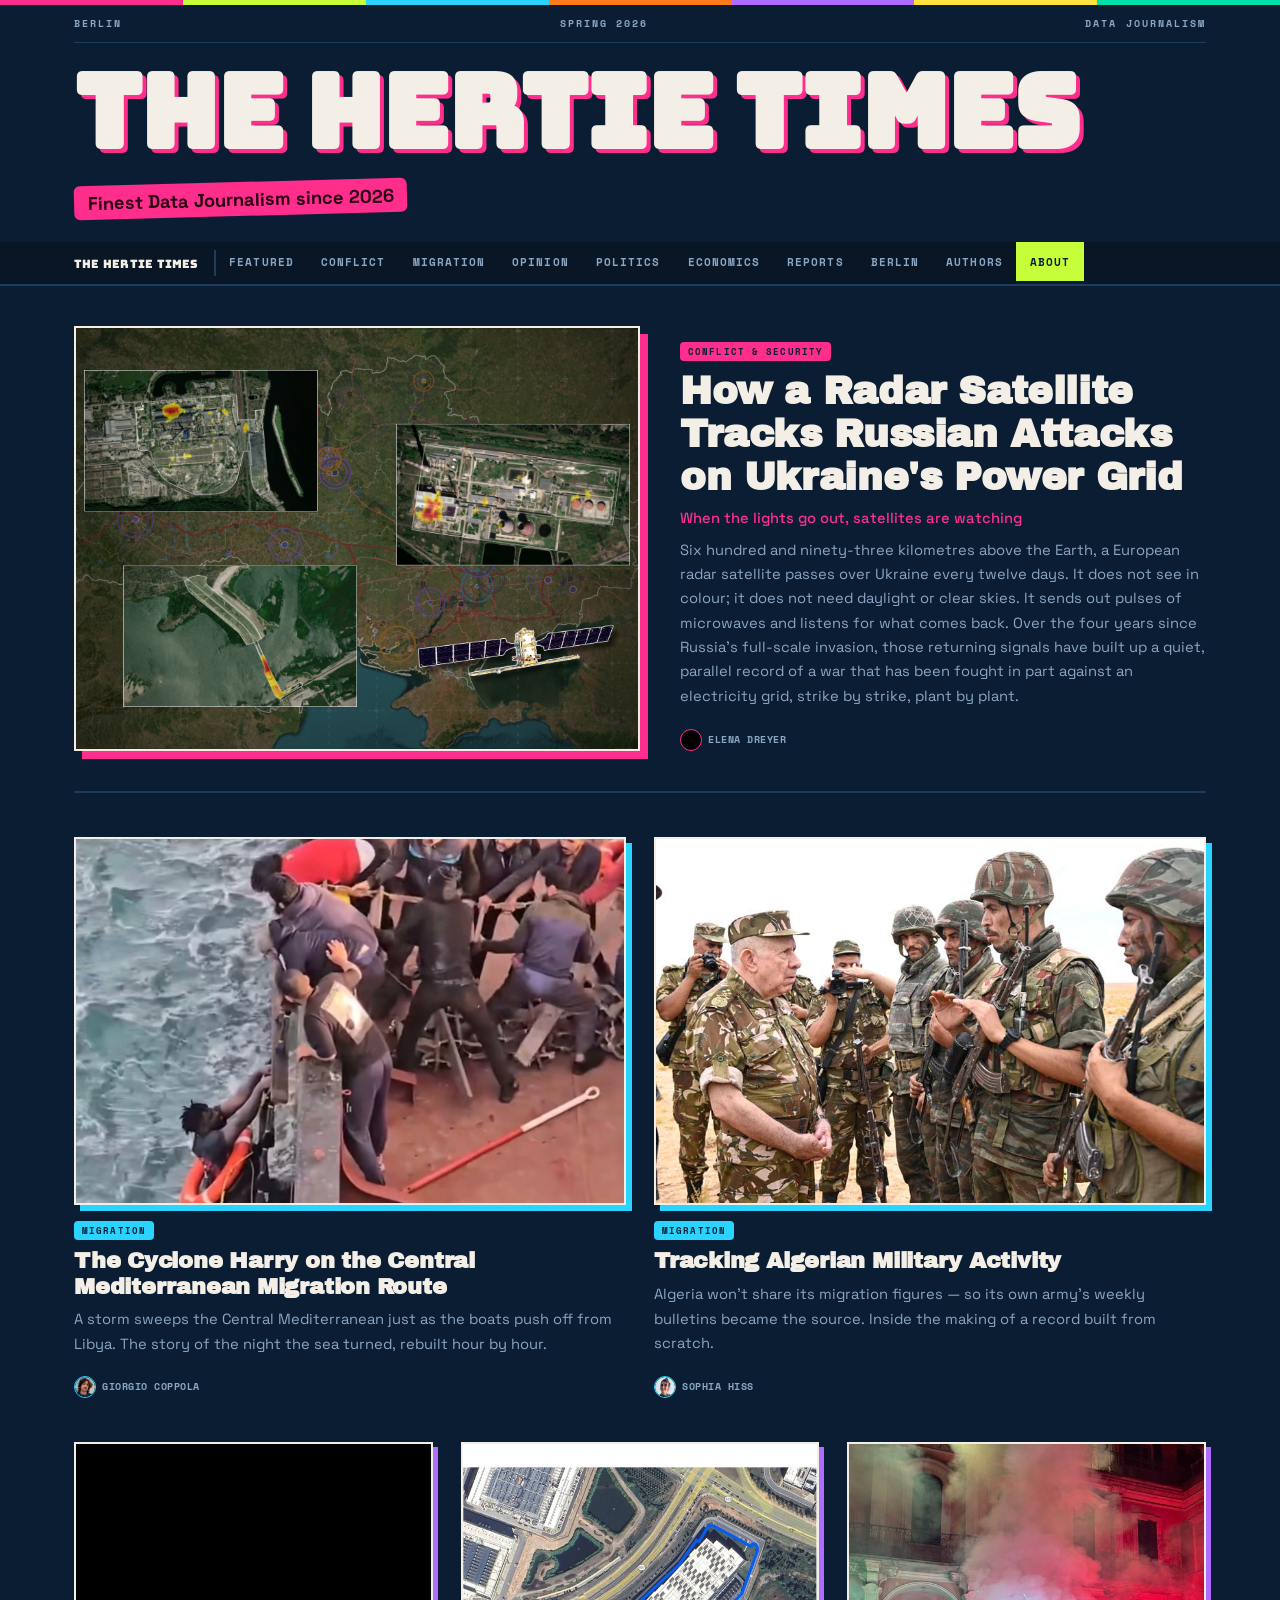
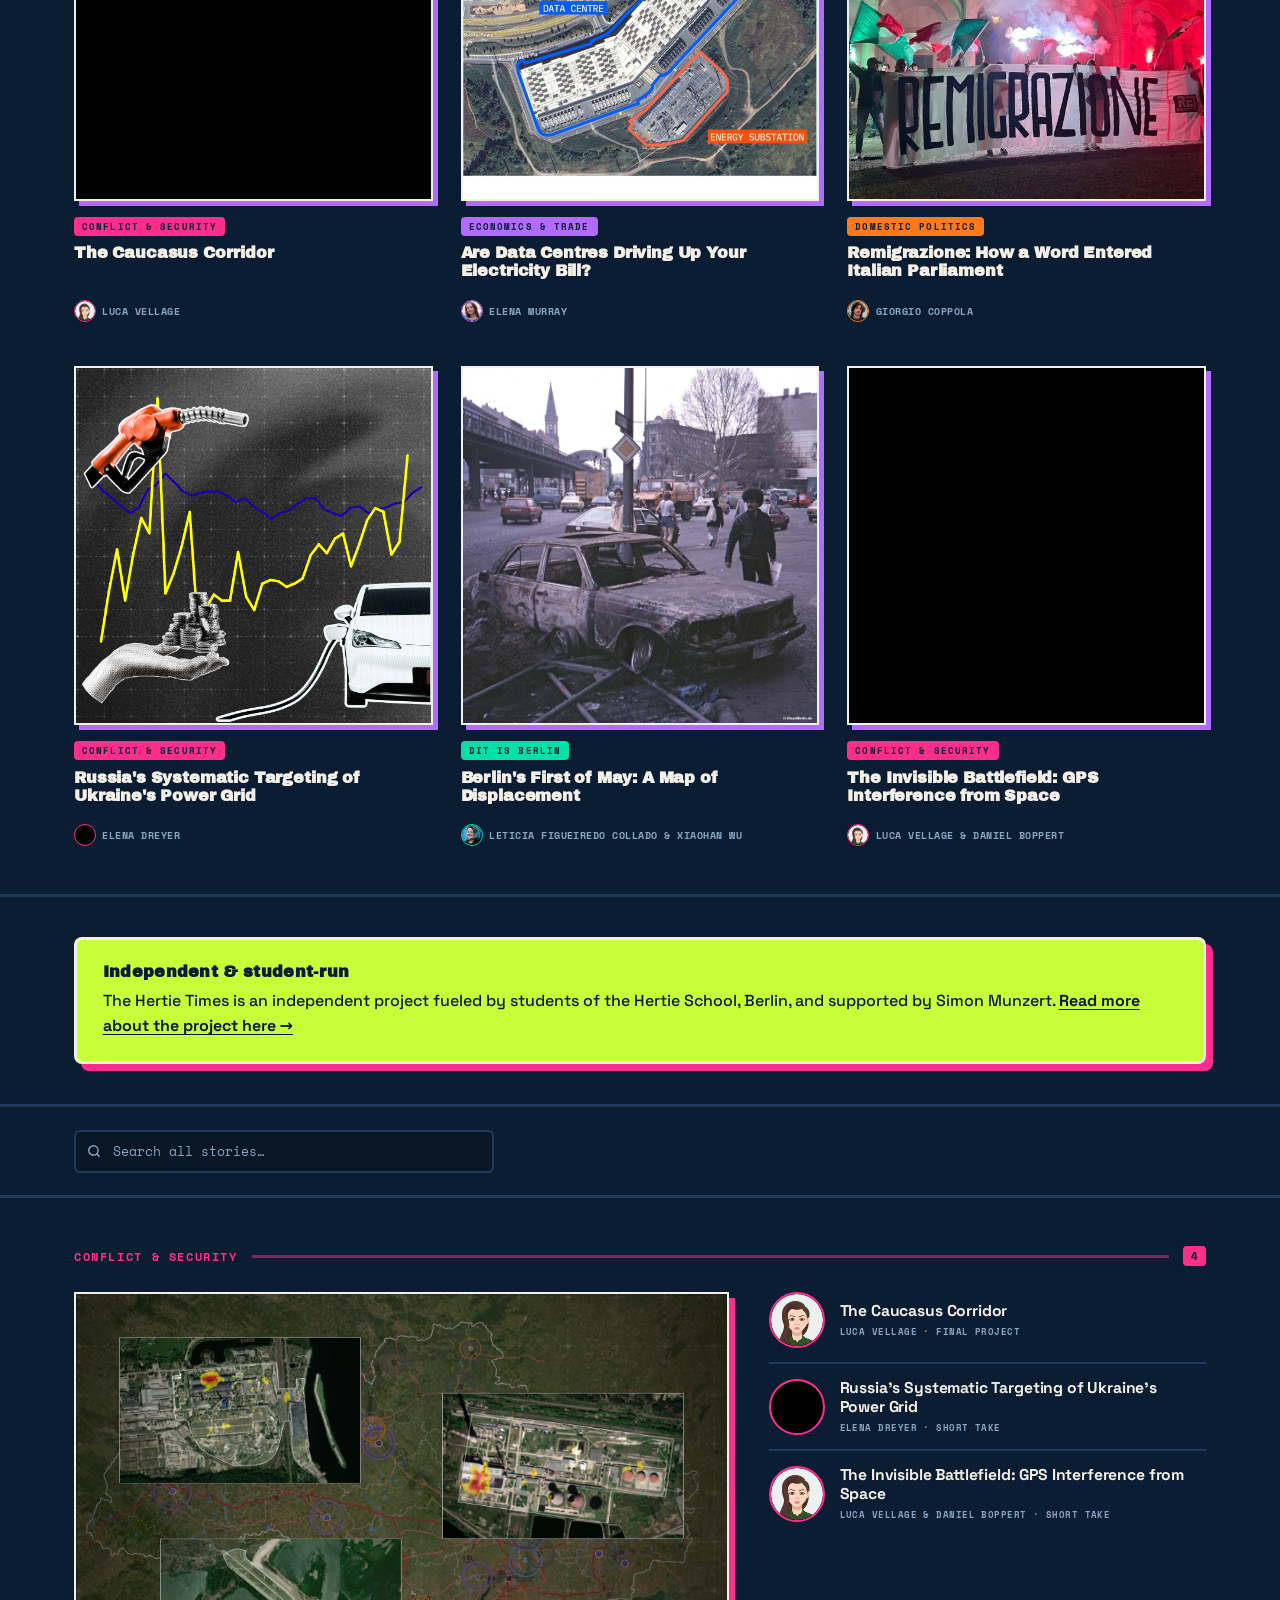
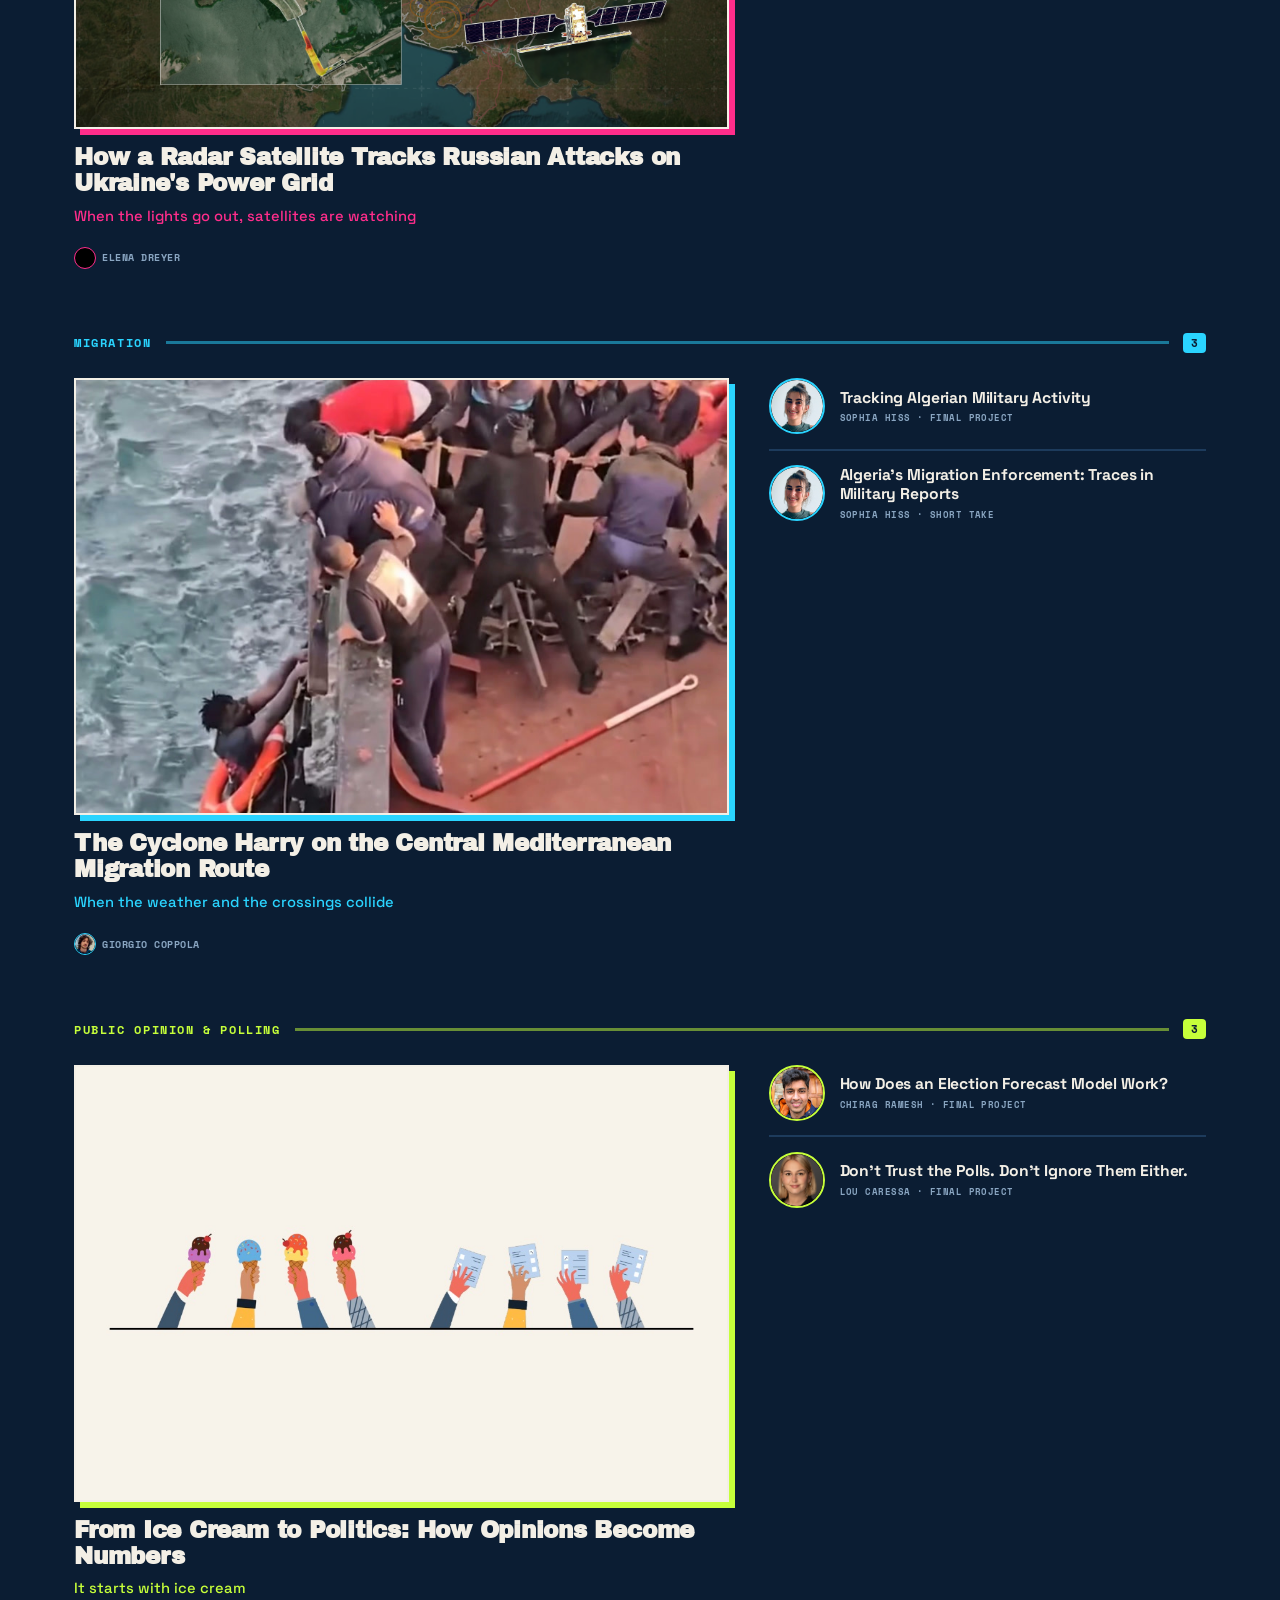
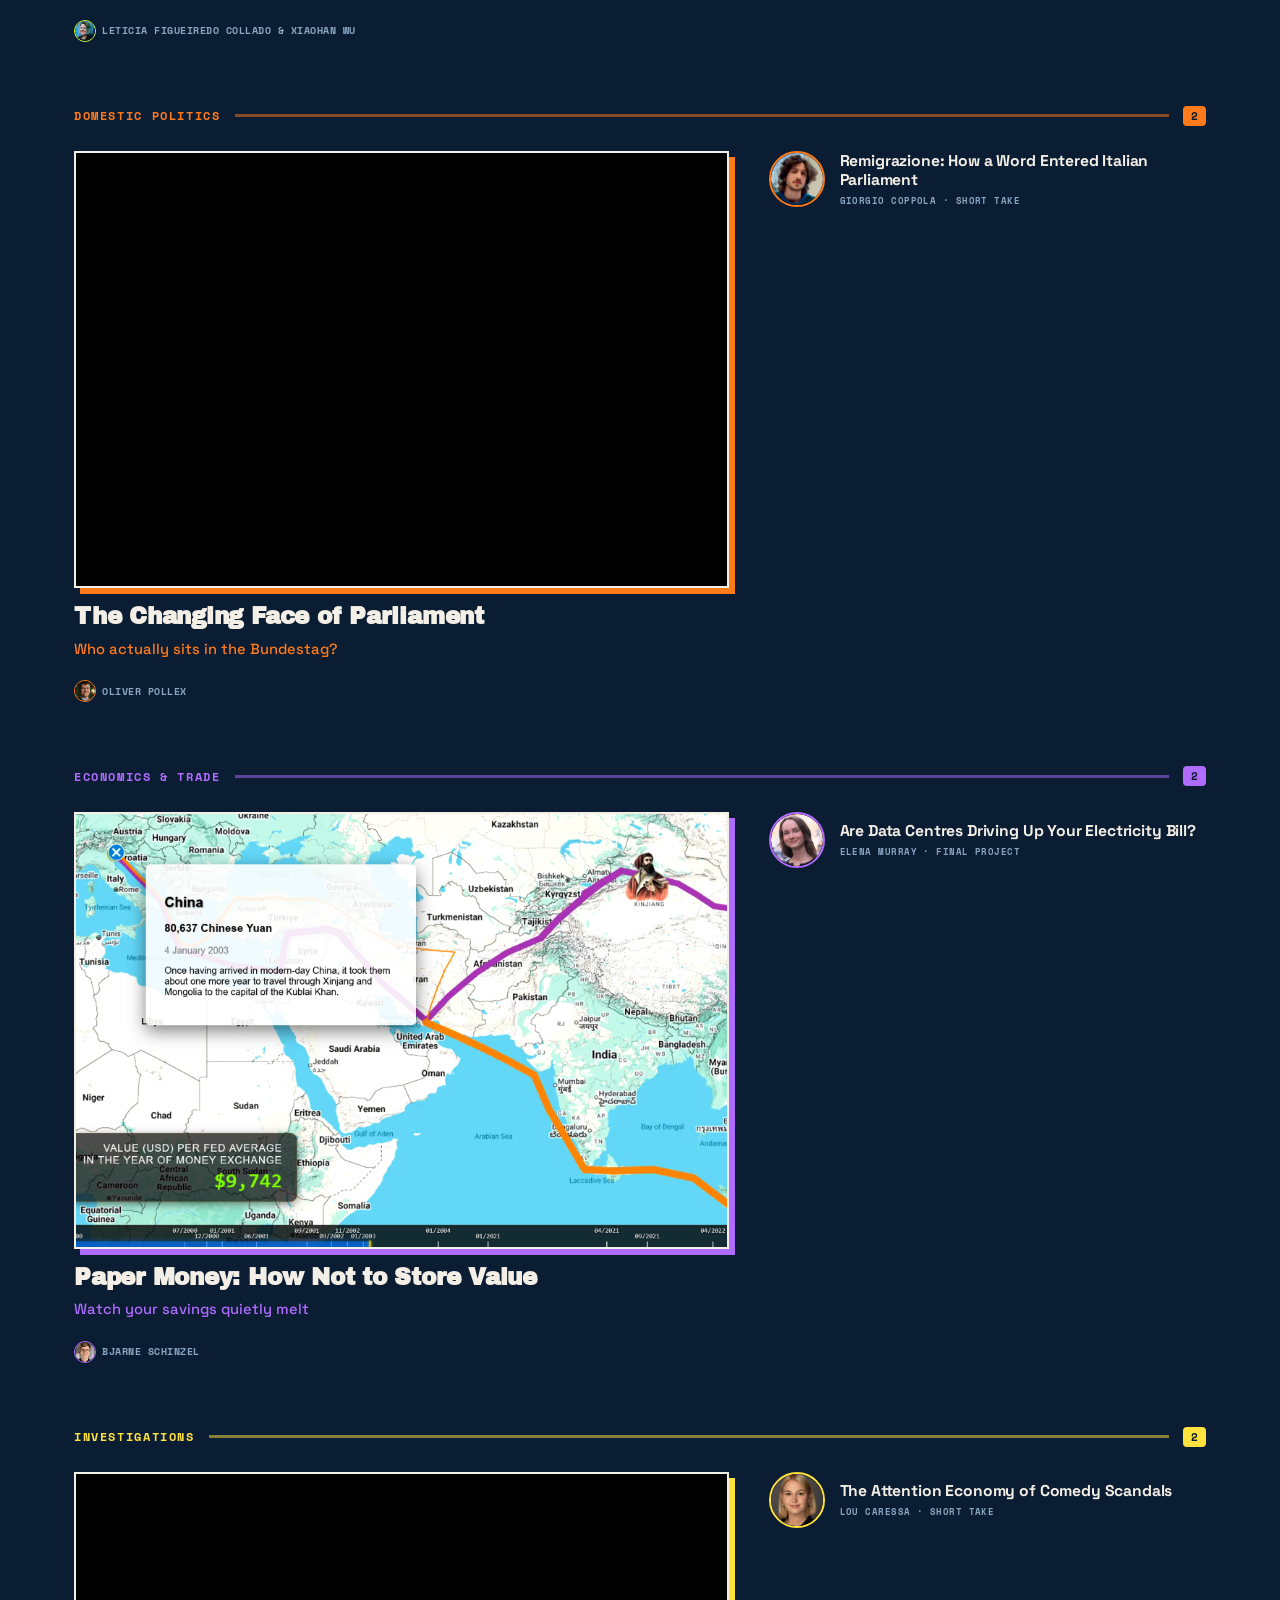
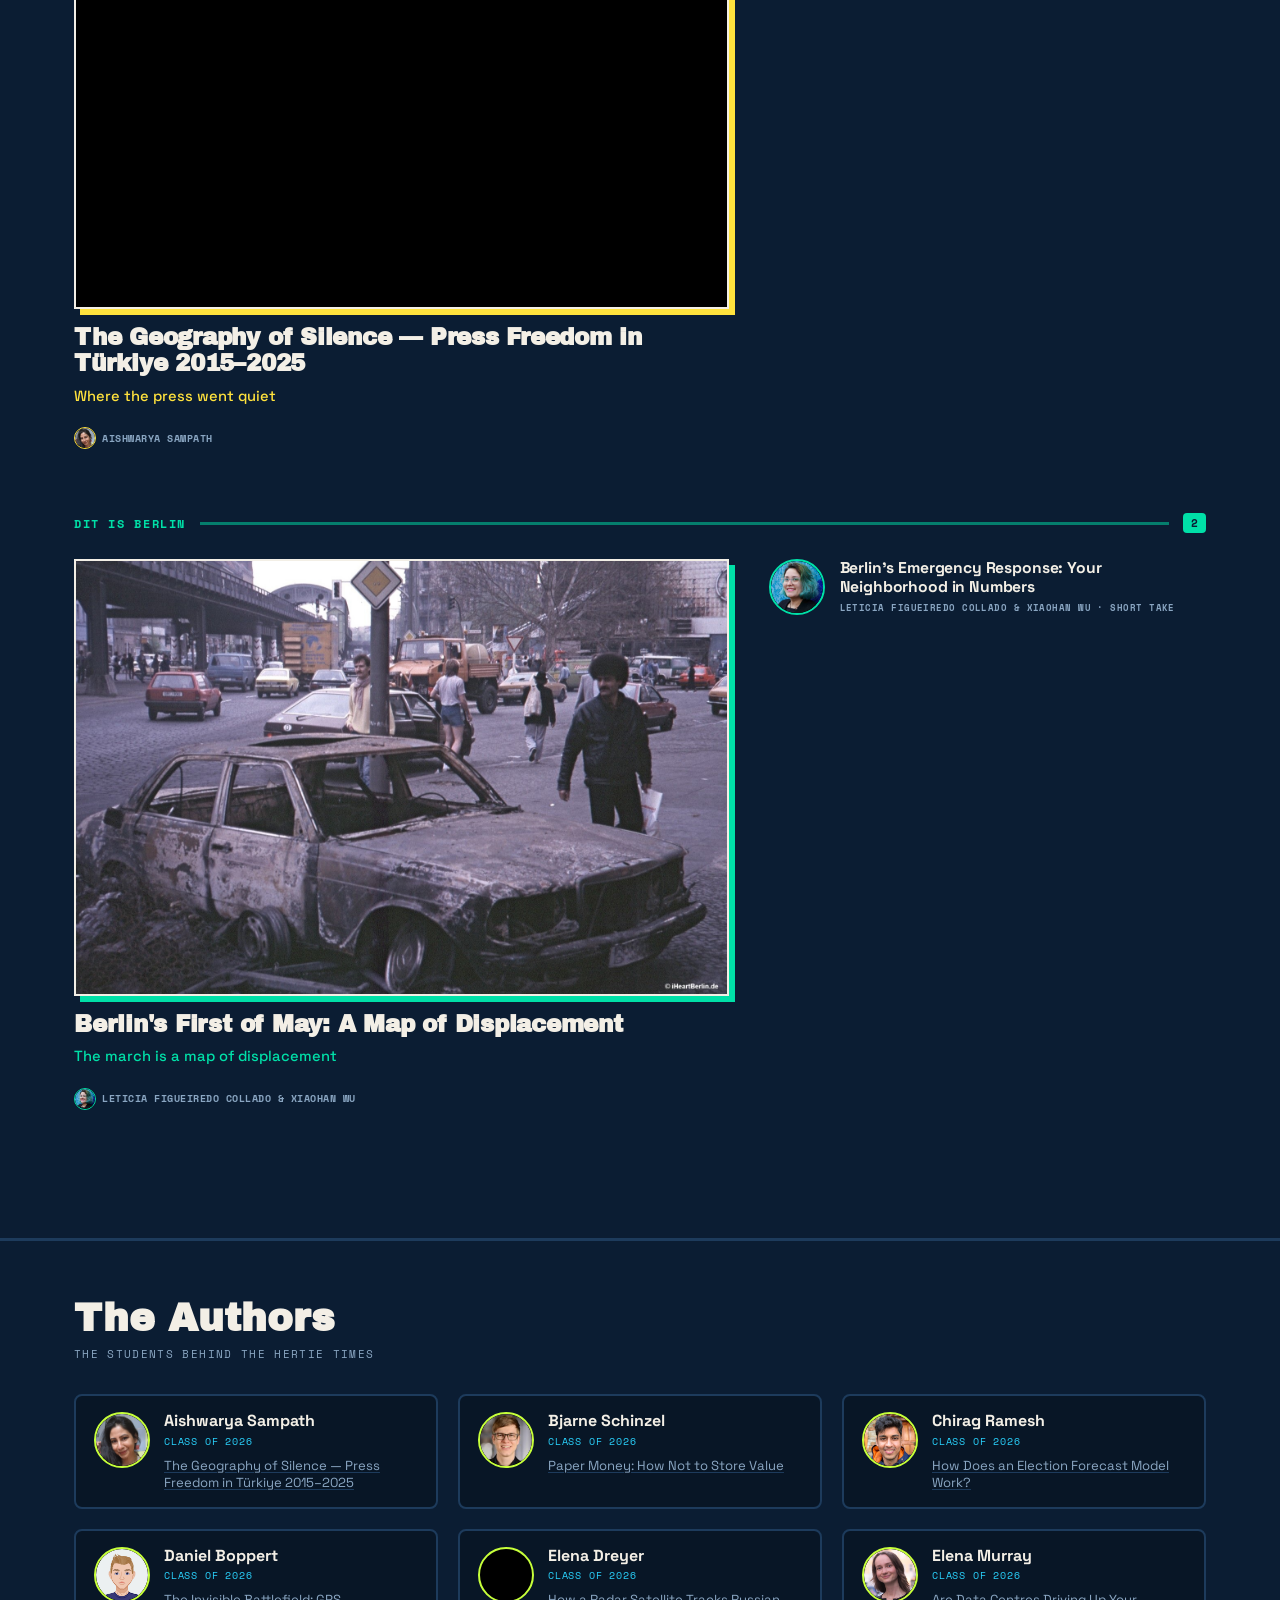
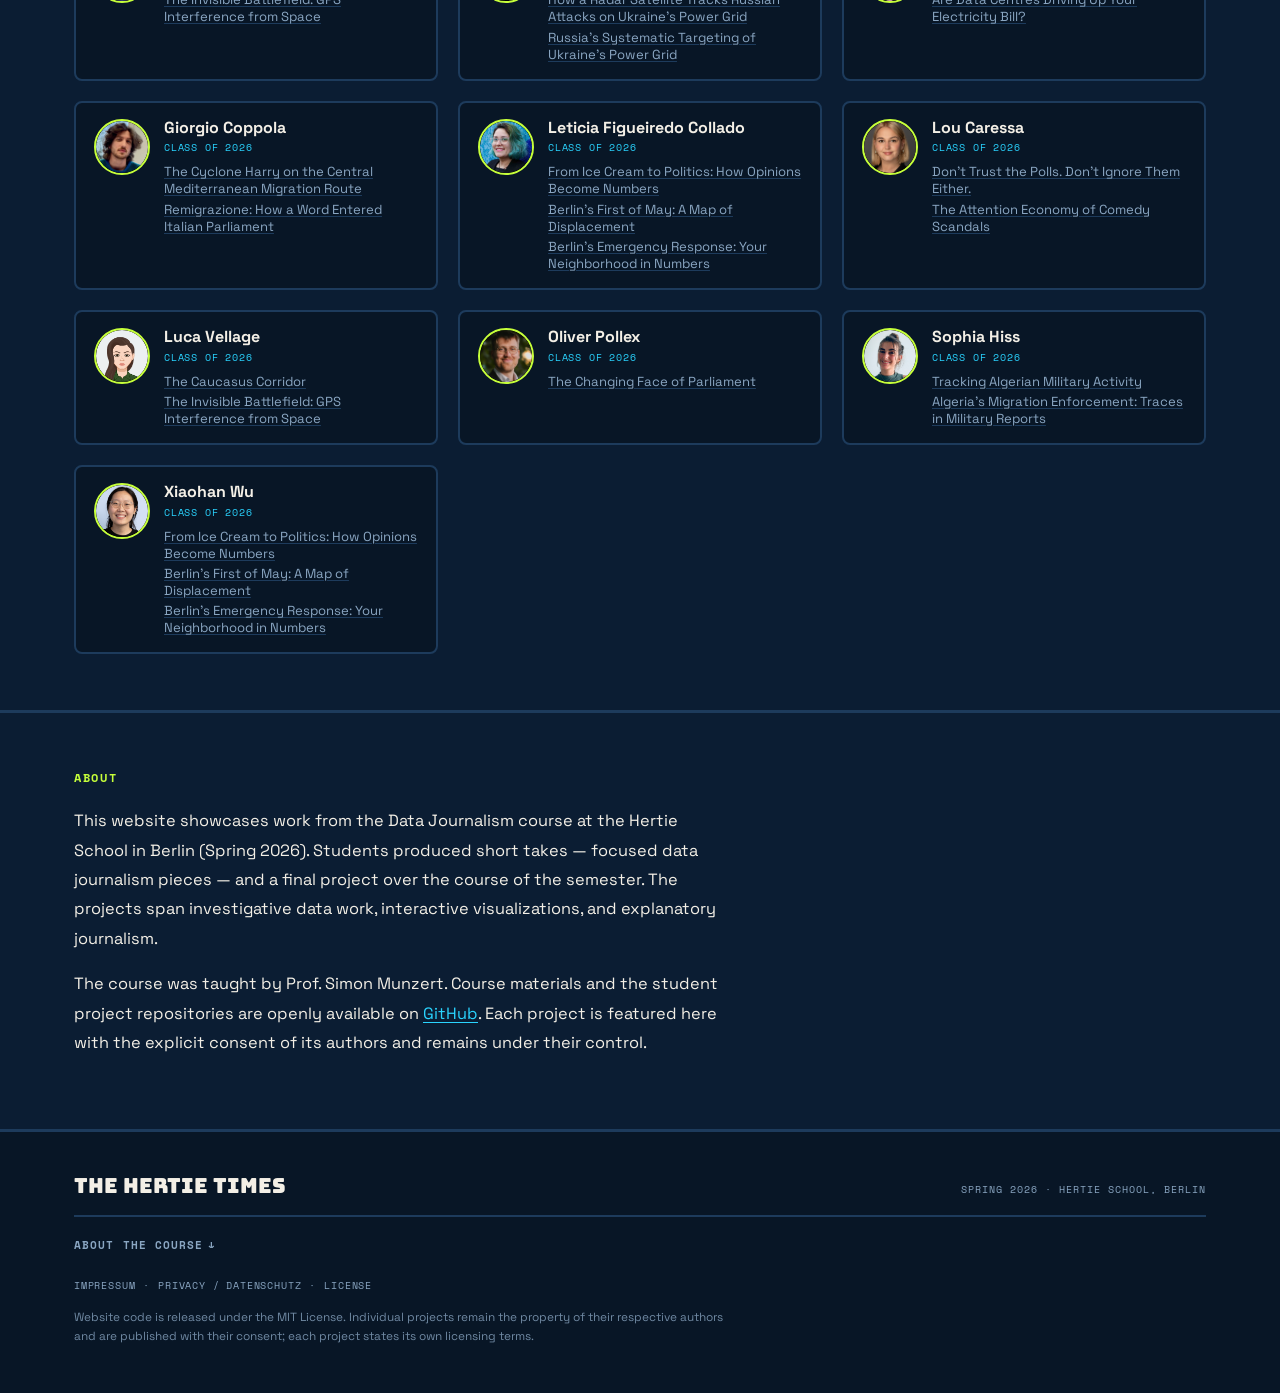
==== commit 3565a672: "Redesign: dark neo-brutalist skater theme, drop sidebar, add Authors - New look inspired by 404media" ====
--- a/index.html
+++ b/index.html
@@ -23,61 +23,21 @@
 </head>
 <body>
 
+  <div class="top-stripe" aria-hidden="true"></div>
+
   <!-- ── Masthead ── -->
   <header class="masthead" id="top">
-    <!-- Low-poly geometric background (aerial/satellite colour palette) -->
-    <svg class="masthead-bg" xmlns="http://www.w3.org/2000/svg"
-         viewBox="0 0 1200 210" preserveAspectRatio="xMidYMid slice" aria-hidden="true">
-      <!-- Row 1: top triangles -->
-      <polygon points="0,0 200,0 100,80"        fill="#1a3550"/>
-      <polygon points="200,0 100,80 300,65"     fill="#1e4d6e"/>
-      <polygon points="200,0 400,0 300,65"      fill="#0d3a4a"/>
-      <polygon points="400,0 300,65 500,90"     fill="#1e5874"/>
-      <polygon points="400,0 600,0 500,90"      fill="#164060"/>
-      <polygon points="600,0 500,90 700,70"     fill="#0e2a3e"/>
-      <polygon points="600,0 800,0 700,70"      fill="#1a3550"/>
-      <polygon points="800,0 700,70 900,85"     fill="#1e4d6e"/>
-      <polygon points="800,0 1000,0 900,85"     fill="#0d3a4a"/>
-      <polygon points="1000,0 900,85 1100,60"   fill="#254060"/>
-      <polygon points="1000,0 1200,0 1100,60"   fill="#1a3550"/>
-      <polygon points="1200,0 1100,60 1200,155" fill="#164060"/>
-      <!-- Row 2: middle triangles -->
-      <polygon points="0,0 100,80 0,155"           fill="#0e2a3e"/>
-      <polygon points="100,80 0,155 200,145"        fill="#1a4555"/>
-      <polygon points="100,80 300,65 200,145"       fill="#2a5568"/>
-      <polygon points="300,65 200,145 400,160"      fill="#1a3550"/>
-      <polygon points="300,65 500,90 400,160"       fill="#1e4d6e"/>
-      <polygon points="500,90 400,160 600,140"      fill="#0d3a4a"/>
-      <polygon points="500,90 700,70 600,140"       fill="#164060"/>
-      <polygon points="700,70 600,140 800,155"      fill="#1a5a6e"/>
-      <polygon points="700,70 900,85 800,155"       fill="#1a3550"/>
-      <polygon points="900,85 800,155 1000,145"     fill="#0e2a3e"/>
-      <polygon points="900,85 1100,60 1000,145"     fill="#2a5568"/>
-      <polygon points="1100,60 1000,145 1200,155"   fill="#254060"/>
-      <!-- Row 3: bottom fill -->
-      <polygon points="0,155 200,145 0,210"         fill="#0c1d2e"/>
-      <polygon points="200,145 0,210 200,210"        fill="#1a3550"/>
-      <polygon points="200,145 400,160 200,210"      fill="#0e2a3e"/>
-      <polygon points="400,160 200,210 400,210"      fill="#1e4d6e"/>
-      <polygon points="400,160 600,140 400,210"      fill="#1a4555"/>
-      <polygon points="600,140 400,210 600,210"      fill="#0d3a4a"/>
-      <polygon points="600,140 800,155 600,210"      fill="#164060"/>
-      <polygon points="800,155 600,210 800,210"      fill="#1a3550"/>
-      <polygon points="800,155 1000,145 800,210"     fill="#0c1d2e"/>
-      <polygon points="1000,145 800,210 1000,210"    fill="#2a5568"/>
-      <polygon points="1000,145 1200,155 1000,210"   fill="#1a3550"/>
-      <polygon points="1200,155 1000,210 1200,210"   fill="#1e4d6e"/>
-    </svg>
-
-    <div class="masthead-inner">
+    <div class="container">
       <div class="masthead-eyebrow">
         <span>Berlin</span>
         <span>Spring 2026</span>
         <span>Data Journalism</span>
       </div>
-      <hr class="rule rule--masthead">
-      <div class="masthead-name">The Hertie Times</div>
-      <hr class="rule rule--masthead rule--masthead-bold">
+      <h1 class="masthead-name">
+        <span class="mn-back" aria-hidden="true">The Hertie Times</span>
+        <span class="mn-front">The Hertie Times</span>
+      </h1>
+      <div class="masthead-slogan">Finest Data Journalism since 2026</div>
     </div>
   </header>
 
@@ -101,6 +61,19 @@
       </div>
     </section>
 
+    <!-- ── Support / independence strip ── -->
+    <section class="support-section">
+      <div class="container">
+        <div class="support-note">
+          <h2>Independent &amp; student-run</h2>
+          <p>
+            The Hertie Times is an independent project fueled by students of the Hertie School,
+            Berlin, and supported by Simon Munzert. <a href="#about">Read more about the project here →</a>
+          </p>
+        </div>
+      </div>
+    </section>
+
     <!-- ── Search band ── -->
     <div class="search-band">
       <div class="container">
@@ -118,14 +91,20 @@
       </div>
     </div>
 
-    <!-- ── Topic sections + sidebar — rendered by app.js ── -->
+    <!-- ── Topic sections — rendered by app.js ── -->
     <section class="topics-section">
       <div class="container">
-        <div class="topics-layout">
-          <div id="categories" class="topics-main"></div>
-          <aside class="topics-sidebar" id="short-takes-sidebar" aria-label="Short Takes"></aside>
-        </div>
+        <div id="categories"></div>
         <p id="no-results" class="no-results" hidden></p>
+      </div>
+    </section>
+
+    <!-- ── Authors — rendered by app.js ── -->
+    <section class="authors-section" id="authors">
+      <div class="container">
+        <h2 class="authors-heading">The Authors</h2>
+        <p class="authors-sub">The students behind The Hertie Times</p>
+        <div class="authors-grid" id="authors-grid"></div>
       </div>
     </section>
 
--- a/fonts.css
+++ b/fonts.css
@@ -1,221 +1,141 @@
 /* Self-hosted fonts (GDPR: no requests to Google servers) */
 
-/* IBM Plex Mono 400 italic (latin-ext) */
+/* Archivo Black 400 normal (latin-ext) */
 @font-face {
-  font-family: 'IBM Plex Mono';
-  font-style: italic;
+  font-family: 'Archivo Black';
+  font-style: normal;
   font-weight: 400;
   font-display: swap;
-  src: url(fonts/ibmplexmono-400-italic-latin-ext.woff2) format('woff2');
+  src: url(fonts/archivoblack-400-normal-latin-ext.woff2) format('woff2');
   unicode-range: U+0100-02BA, U+02BD-02C5, U+02C7-02CC, U+02CE-02D7, U+02DD-02FF, U+0304, U+0308, U+0329, U+1D00-1DBF, U+1E00-1E9F, U+1EF2-1EFF, U+2020, U+20A0-20AB, U+20AD-20C0, U+2113, U+2C60-2C7F, U+A720-A7FF;
 }
 
-/* IBM Plex Mono 400 italic (latin) */
+/* Archivo Black 400 normal (latin) */
 @font-face {
-  font-family: 'IBM Plex Mono';
-  font-style: italic;
+  font-family: 'Archivo Black';
+  font-style: normal;
   font-weight: 400;
   font-display: swap;
-  src: url(fonts/ibmplexmono-400-italic-latin.woff2) format('woff2');
+  src: url(fonts/archivoblack-400-normal-latin.woff2) format('woff2');
   unicode-range: U+0000-00FF, U+0131, U+0152-0153, U+02BB-02BC, U+02C6, U+02DA, U+02DC, U+0304, U+0308, U+0329, U+2000-206F, U+20AC, U+2122, U+2191, U+2193, U+2212, U+2215, U+FEFF, U+FFFD;
 }
 
-/* IBM Plex Mono 400 normal (latin-ext) */
+/* Bungee 400 normal (latin-ext) */
 @font-face {
-  font-family: 'IBM Plex Mono';
+  font-family: 'Bungee';
   font-style: normal;
   font-weight: 400;
   font-display: swap;
-  src: url(fonts/ibmplexmono-400-normal-latin-ext.woff2) format('woff2');
+  src: url(fonts/bungee-400-normal-latin-ext.woff2) format('woff2');
   unicode-range: U+0100-02BA, U+02BD-02C5, U+02C7-02CC, U+02CE-02D7, U+02DD-02FF, U+0304, U+0308, U+0329, U+1D00-1DBF, U+1E00-1E9F, U+1EF2-1EFF, U+2020, U+20A0-20AB, U+20AD-20C0, U+2113, U+2C60-2C7F, U+A720-A7FF;
 }
 
-/* IBM Plex Mono 400 normal (latin) */
+/* Bungee 400 normal (latin) */
 @font-face {
-  font-family: 'IBM Plex Mono';
+  font-family: 'Bungee';
   font-style: normal;
   font-weight: 400;
   font-display: swap;
-  src: url(fonts/ibmplexmono-400-normal-latin.woff2) format('woff2');
+  src: url(fonts/bungee-400-normal-latin.woff2) format('woff2');
   unicode-range: U+0000-00FF, U+0131, U+0152-0153, U+02BB-02BC, U+02C6, U+02DA, U+02DC, U+0304, U+0308, U+0329, U+2000-206F, U+20AC, U+2122, U+2191, U+2193, U+2212, U+2215, U+FEFF, U+FFFD;
 }
 
-/* IBM Plex Mono 600 normal (latin-ext) */
+/* Space Grotesk 400 normal (latin-ext) */
 @font-face {
-  font-family: 'IBM Plex Mono';
+  font-family: 'Space Grotesk';
   font-style: normal;
-  font-weight: 600;
+  font-weight: 400;
   font-display: swap;
-  src: url(fonts/ibmplexmono-600-normal-latin-ext.woff2) format('woff2');
+  src: url(fonts/spacegrotesk-400-normal-latin-ext.woff2) format('woff2');
   unicode-range: U+0100-02BA, U+02BD-02C5, U+02C7-02CC, U+02CE-02D7, U+02DD-02FF, U+0304, U+0308, U+0329, U+1D00-1DBF, U+1E00-1E9F, U+1EF2-1EFF, U+2020, U+20A0-20AB, U+20AD-20C0, U+2113, U+2C60-2C7F, U+A720-A7FF;
 }
 
-/* IBM Plex Mono 600 normal (latin) */
+/* Space Grotesk 400 normal (latin) */
 @font-face {
-  font-family: 'IBM Plex Mono';
+  font-family: 'Space Grotesk';
   font-style: normal;
-  font-weight: 600;
+  font-weight: 400;
   font-display: swap;
-  src: url(fonts/ibmplexmono-600-normal-latin.woff2) format('woff2');
+  src: url(fonts/spacegrotesk-400-normal-latin.woff2) format('woff2');
   unicode-range: U+0000-00FF, U+0131, U+0152-0153, U+02BB-02BC, U+02C6, U+02DA, U+02DC, U+0304, U+0308, U+0329, U+2000-206F, U+20AC, U+2122, U+2191, U+2193, U+2212, U+2215, U+FEFF, U+FFFD;
 }
 
-/* IBM Plex Mono 700 normal (latin-ext) */
+/* Space Grotesk 500 normal (latin-ext) */
 @font-face {
-  font-family: 'IBM Plex Mono';
+  font-family: 'Space Grotesk';
+  font-style: normal;
+  font-weight: 500;
+  font-display: swap;
+  src: url(fonts/spacegrotesk-500-normal-latin-ext.woff2) format('woff2');
+  unicode-range: U+0100-02BA, U+02BD-02C5, U+02C7-02CC, U+02CE-02D7, U+02DD-02FF, U+0304, U+0308, U+0329, U+1D00-1DBF, U+1E00-1E9F, U+1EF2-1EFF, U+2020, U+20A0-20AB, U+20AD-20C0, U+2113, U+2C60-2C7F, U+A720-A7FF;
+}
+
+/* Space Grotesk 500 normal (latin) */
+@font-face {
+  font-family: 'Space Grotesk';
+  font-style: normal;
+  font-weight: 500;
+  font-display: swap;
+  src: url(fonts/spacegrotesk-500-normal-latin.woff2) format('woff2');
+  unicode-range: U+0000-00FF, U+0131, U+0152-0153, U+02BB-02BC, U+02C6, U+02DA, U+02DC, U+0304, U+0308, U+0329, U+2000-206F, U+20AC, U+2122, U+2191, U+2193, U+2212, U+2215, U+FEFF, U+FFFD;
+}
+
+/* Space Grotesk 700 normal (latin-ext) */
+@font-face {
+  font-family: 'Space Grotesk';
   font-style: normal;
   font-weight: 700;
   font-display: swap;
-  src: url(fonts/ibmplexmono-700-normal-latin-ext.woff2) format('woff2');
+  src: url(fonts/spacegrotesk-700-normal-latin-ext.woff2) format('woff2');
   unicode-range: U+0100-02BA, U+02BD-02C5, U+02C7-02CC, U+02CE-02D7, U+02DD-02FF, U+0304, U+0308, U+0329, U+1D00-1DBF, U+1E00-1E9F, U+1EF2-1EFF, U+2020, U+20A0-20AB, U+20AD-20C0, U+2113, U+2C60-2C7F, U+A720-A7FF;
 }
 
-/* IBM Plex Mono 700 normal (latin) */
+/* Space Grotesk 700 normal (latin) */
 @font-face {
-  font-family: 'IBM Plex Mono';
+  font-family: 'Space Grotesk';
   font-style: normal;
   font-weight: 700;
   font-display: swap;
-  src: url(fonts/ibmplexmono-700-normal-latin.woff2) format('woff2');
+  src: url(fonts/spacegrotesk-700-normal-latin.woff2) format('woff2');
   unicode-range: U+0000-00FF, U+0131, U+0152-0153, U+02BB-02BC, U+02C6, U+02DA, U+02DC, U+0304, U+0308, U+0329, U+2000-206F, U+20AC, U+2122, U+2191, U+2193, U+2212, U+2215, U+FEFF, U+FFFD;
 }
 
-/* Inter 400 normal (latin-ext) */
+/* Space Mono 400 normal (latin-ext) */
 @font-face {
-  font-family: 'Inter';
+  font-family: 'Space Mono';
   font-style: normal;
   font-weight: 400;
   font-display: swap;
-  src: url(fonts/inter-400-normal-latin-ext.woff2) format('woff2');
+  src: url(fonts/spacemono-400-normal-latin-ext.woff2) format('woff2');
   unicode-range: U+0100-02BA, U+02BD-02C5, U+02C7-02CC, U+02CE-02D7, U+02DD-02FF, U+0304, U+0308, U+0329, U+1D00-1DBF, U+1E00-1E9F, U+1EF2-1EFF, U+2020, U+20A0-20AB, U+20AD-20C0, U+2113, U+2C60-2C7F, U+A720-A7FF;
 }
 
-/* Inter 400 normal (latin) */
+/* Space Mono 400 normal (latin) */
 @font-face {
-  font-family: 'Inter';
+  font-family: 'Space Mono';
   font-style: normal;
   font-weight: 400;
   font-display: swap;
-  src: url(fonts/inter-400-normal-latin.woff2) format('woff2');
+  src: url(fonts/spacemono-400-normal-latin.woff2) format('woff2');
   unicode-range: U+0000-00FF, U+0131, U+0152-0153, U+02BB-02BC, U+02C6, U+02DA, U+02DC, U+0304, U+0308, U+0329, U+2000-206F, U+20AC, U+2122, U+2191, U+2193, U+2212, U+2215, U+FEFF, U+FFFD;
 }
 
-/* Inter 500 normal (latin-ext) */
+/* Space Mono 700 normal (latin-ext) */
 @font-face {
-  font-family: 'Inter';
+  font-family: 'Space Mono';
   font-style: normal;
-  font-weight: 500;
+  font-weight: 700;
   font-display: swap;
-  src: url(fonts/inter-500-normal-latin-ext.woff2) format('woff2');
+  src: url(fonts/spacemono-700-normal-latin-ext.woff2) format('woff2');
   unicode-range: U+0100-02BA, U+02BD-02C5, U+02C7-02CC, U+02CE-02D7, U+02DD-02FF, U+0304, U+0308, U+0329, U+1D00-1DBF, U+1E00-1E9F, U+1EF2-1EFF, U+2020, U+20A0-20AB, U+20AD-20C0, U+2113, U+2C60-2C7F, U+A720-A7FF;
 }
 
-/* Inter 500 normal (latin) */
+/* Space Mono 700 normal (latin) */
 @font-face {
-  font-family: 'Inter';
-  font-style: normal;
-  font-weight: 500;
-  font-display: swap;
-  src: url(fonts/inter-500-normal-latin.woff2) format('woff2');
-  unicode-range: U+0000-00FF, U+0131, U+0152-0153, U+02BB-02BC, U+02C6, U+02DA, U+02DC, U+0304, U+0308, U+0329, U+2000-206F, U+20AC, U+2122, U+2191, U+2193, U+2212, U+2215, U+FEFF, U+FFFD;
-}
-
-/* Inter 600 normal (latin-ext) */
-@font-face {
-  font-family: 'Inter';
-  font-style: normal;
-  font-weight: 600;
-  font-display: swap;
-  src: url(fonts/inter-600-normal-latin-ext.woff2) format('woff2');
-  unicode-range: U+0100-02BA, U+02BD-02C5, U+02C7-02CC, U+02CE-02D7, U+02DD-02FF, U+0304, U+0308, U+0329, U+1D00-1DBF, U+1E00-1E9F, U+1EF2-1EFF, U+2020, U+20A0-20AB, U+20AD-20C0, U+2113, U+2C60-2C7F, U+A720-A7FF;
-}
-
-/* Inter 600 normal (latin) */
-@font-face {
-  font-family: 'Inter';
-  font-style: normal;
-  font-weight: 600;
-  font-display: swap;
-  src: url(fonts/inter-600-normal-latin.woff2) format('woff2');
-  unicode-range: U+0000-00FF, U+0131, U+0152-0153, U+02BB-02BC, U+02C6, U+02DA, U+02DC, U+0304, U+0308, U+0329, U+2000-206F, U+20AC, U+2122, U+2191, U+2193, U+2212, U+2215, U+FEFF, U+FFFD;
-}
-
-/* Playfair Display 700 italic (latin-ext) */
-@font-face {
-  font-family: 'Playfair Display';
-  font-style: italic;
-  font-weight: 700;
-  font-display: swap;
-  src: url(fonts/playfair-700-italic-latin-ext.woff2) format('woff2');
-  unicode-range: U+0100-02BA, U+02BD-02C5, U+02C7-02CC, U+02CE-02D7, U+02DD-02FF, U+0304, U+0308, U+0329, U+1D00-1DBF, U+1E00-1E9F, U+1EF2-1EFF, U+2020, U+20A0-20AB, U+20AD-20C0, U+2113, U+2C60-2C7F, U+A720-A7FF;
-}
-
-/* Playfair Display 700 italic (latin) */
-@font-face {
-  font-family: 'Playfair Display';
-  font-style: italic;
-  font-weight: 700;
-  font-display: swap;
-  src: url(fonts/playfair-700-italic-latin.woff2) format('woff2');
-  unicode-range: U+0000-00FF, U+0131, U+0152-0153, U+02BB-02BC, U+02C6, U+02DA, U+02DC, U+0304, U+0308, U+0329, U+2000-206F, U+20AC, U+2122, U+2191, U+2193, U+2212, U+2215, U+FEFF, U+FFFD;
-}
-
-/* Playfair Display 700 normal (latin-ext) */
-@font-face {
-  font-family: 'Playfair Display';
+  font-family: 'Space Mono';
   font-style: normal;
   font-weight: 700;
   font-display: swap;
-  src: url(fonts/playfair-700-normal-latin-ext.woff2) format('woff2');
-  unicode-range: U+0100-02BA, U+02BD-02C5, U+02C7-02CC, U+02CE-02D7, U+02DD-02FF, U+0304, U+0308, U+0329, U+1D00-1DBF, U+1E00-1E9F, U+1EF2-1EFF, U+2020, U+20A0-20AB, U+20AD-20C0, U+2113, U+2C60-2C7F, U+A720-A7FF;
-}
-
-/* Playfair Display 700 normal (latin) */
-@font-face {
-  font-family: 'Playfair Display';
-  font-style: normal;
-  font-weight: 700;
-  font-display: swap;
-  src: url(fonts/playfair-700-normal-latin.woff2) format('woff2');
+  src: url(fonts/spacemono-700-normal-latin.woff2) format('woff2');
   unicode-range: U+0000-00FF, U+0131, U+0152-0153, U+02BB-02BC, U+02C6, U+02DA, U+02DC, U+0304, U+0308, U+0329, U+2000-206F, U+20AC, U+2122, U+2191, U+2193, U+2212, U+2215, U+FEFF, U+FFFD;
 }
-
-/* Playfair Display 800 normal (latin-ext) */
-@font-face {
-  font-family: 'Playfair Display';
-  font-style: normal;
-  font-weight: 800;
-  font-display: swap;
-  src: url(fonts/playfair-800-normal-latin-ext.woff2) format('woff2');
-  unicode-range: U+0100-02BA, U+02BD-02C5, U+02C7-02CC, U+02CE-02D7, U+02DD-02FF, U+0304, U+0308, U+0329, U+1D00-1DBF, U+1E00-1E9F, U+1EF2-1EFF, U+2020, U+20A0-20AB, U+20AD-20C0, U+2113, U+2C60-2C7F, U+A720-A7FF;
-}
-
-/* Playfair Display 800 normal (latin) */
-@font-face {
-  font-family: 'Playfair Display';
-  font-style: normal;
-  font-weight: 800;
-  font-display: swap;
-  src: url(fonts/playfair-800-normal-latin.woff2) format('woff2');
-  unicode-range: U+0000-00FF, U+0131, U+0152-0153, U+02BB-02BC, U+02C6, U+02DA, U+02DC, U+0304, U+0308, U+0329, U+2000-206F, U+20AC, U+2122, U+2191, U+2193, U+2212, U+2215, U+FEFF, U+FFFD;
-}
-
-/* Playfair Display 900 normal (latin-ext) */
-@font-face {
-  font-family: 'Playfair Display';
-  font-style: normal;
-  font-weight: 900;
-  font-display: swap;
-  src: url(fonts/playfair-900-normal-latin-ext.woff2) format('woff2');
-  unicode-range: U+0100-02BA, U+02BD-02C5, U+02C7-02CC, U+02CE-02D7, U+02DD-02FF, U+0304, U+0308, U+0329, U+1D00-1DBF, U+1E00-1E9F, U+1EF2-1EFF, U+2020, U+20A0-20AB, U+20AD-20C0, U+2113, U+2C60-2C7F, U+A720-A7FF;
-}
-
-/* Playfair Display 900 normal (latin) */
-@font-face {
-  font-family: 'Playfair Display';
-  font-style: normal;
-  font-weight: 900;
-  font-display: swap;
-  src: url(fonts/playfair-900-normal-latin.woff2) format('woff2');
-  unicode-range: U+0000-00FF, U+0131, U+0152-0153, U+02BB-02BC, U+02C6, U+02DA, U+02DC, U+0304, U+0308, U+0329, U+2000-206F, U+20AC, U+2122, U+2191, U+2193, U+2212, U+2215, U+FEFF, U+FFFD;
-}
--- a/style.css
+++ b/style.css
@@ -1,875 +1,388 @@
-/* ── Variables ── */
+/* ── The Hertie Times — dark neo-brutalist theme ── */
 :root {
-  --mono:   'IBM Plex Mono', 'Courier New', monospace;
-  --serif:  'Playfair Display', Georgia, serif;
-  --sans:   'Inter', system-ui, sans-serif;
-
-  --ink:    #1a1a1a;
-  --red:    #c0392b;
-  --paper:  #f5f3ee;
-  --white:  #ffffff;
-  --muted:  #767676;
-  --border: #d8d4cb;
-  --nav-bg: #111111;
-  --teal:   #1e5874;
-
-  /* Masthead geometry palette (aerial/satellite) */
-  --m-deep:  #0c1d2e;
-  --m-navy:  #1a3550;
-  --m-teal:  #1e4d6e;
-}
-
-/* ── Reset ── */
+  --word:    'Bungee', system-ui, sans-serif;
+  --display: 'Archivo Black', system-ui, sans-serif;
+  --sans:    'Space Grotesk', system-ui, sans-serif;
+  --mono:    'Space Mono', 'Courier New', monospace;
+
+  --navy:    #0b1d33;
+  --navy-2:  #081626;
+  --navy-3:  #112942;
+  --ink:     #f3efe6;
+  --muted:   #8aa6c2;
+  --line:    #1d3b5c;
+
+  --pink:    #ff2d8b;
+  --lime:    #c6ff3a;
+  --cyan:    #2ad4ff;
+  --orange:  #ff7a1a;
+  --violet:  #b06bff;
+  --yellow:  #ffe23d;
+  --mint:    #00e0a8;
+
+  --accent:  var(--pink); /* per-category override */
+}
+
 *, *::before, *::after { box-sizing: border-box; margin: 0; padding: 0; }
 html { font-size: 16px; scroll-behavior: smooth; overflow-x: clip; }
 body {
-  background: var(--paper);
+  background: var(--navy);
   color: var(--ink);
+  font-family: var(--sans);
   -webkit-font-smoothing: antialiased;
-  border-top: 4px solid var(--red);
   overflow-x: clip;
 }
 a { color: inherit; text-decoration: none; }
 img { display: block; max-width: 100%; }
 
-.container {
-  max-width: 1200px;
-  margin: 0 auto;
-  padding: 0 1.5rem;
-}
-
-/* ── Rules ── */
-.rule { border: none; border-top: 1px solid var(--ink); margin: 0; }
-.rule--bold  { border-top-width: 2px; }
-.rule--light { border-top-color: var(--border); }
-.rule--footer { border-top-color: rgba(255,255,255,0.15); margin: 1rem 0; }
-/* Masthead rules on dark background */
-.rule--masthead      { border-top-color: rgba(255,255,255,0.22); }
-.rule--masthead-bold { border-top-width: 2px; border-top-color: rgba(255,255,255,0.35); }
+.container { max-width: 1180px; margin: 0 auto; padding: 0 1.5rem; }
+
+/* Graffiti top stripe */
+.top-stripe {
+  height: 5px;
+  background: linear-gradient(90deg,
+    var(--pink) 0 14.3%, var(--lime) 0 28.6%, var(--cyan) 0 42.9%,
+    var(--orange) 0 57.1%, var(--violet) 0 71.4%, var(--yellow) 0 85.7%, var(--mint) 0 100%);
+}
 
 /* ── MASTHEAD ── */
-.masthead {
-  position: relative;
-  overflow: hidden;
-  background: var(--m-deep); /* solid fallback for slow connections */
-}
-.masthead-bg {
-  position: absolute;
-  inset: 0;
-  width: 100%;
-  height: 100%;
-}
-.masthead-inner {
-  position: relative;
-  z-index: 1;
-  max-width: 1200px;
-  margin: 0 auto;
-  padding: 0 1.5rem;
-}
+.masthead { background: var(--navy); padding-bottom: 1.6rem; }
 .masthead-eyebrow {
   display: flex;
   justify-content: space-between;
   align-items: center;
-  padding: 0.6rem 0;
+  padding: 0.7rem 0;
   font-family: var(--mono);
-  font-size: 0.62rem;
-  font-weight: 600;
-  letter-spacing: 0.13em;
-  text-transform: uppercase;
-  color: rgba(255,255,255,0.5);
+  font-size: 0.64rem;
+  font-weight: 700;
+  letter-spacing: 0.2em;
+  text-transform: uppercase;
+  color: var(--muted);
+  border-bottom: 1px solid var(--line);
 }
 .masthead-name {
-  font-family: var(--serif);
-  font-size: clamp(2.8rem, 7.5vw, 5.8rem);
-  font-weight: 900;
-  letter-spacing: -0.025em;
-  line-height: 1;
-  color: var(--white);
-  text-align: center;
-  padding: 0.6rem 0 0.55rem;
-  text-shadow: 0 2px 24px rgba(0,0,0,0.4);
+  position: relative;
+  font-family: var(--word);
+  font-size: clamp(2.6rem, 8.5vw, 6.4rem);
+  line-height: 0.92;
+  letter-spacing: -0.01em;
+  text-transform: uppercase;
+  margin-top: 1.4rem;
+}
+.masthead-name .mn-back {
+  position: absolute;
+  left: 4px; top: 4px;
+  color: var(--pink);
+  z-index: 0;
+}
+.masthead-name .mn-front { position: relative; color: var(--ink); z-index: 1; }
+.masthead-slogan {
+  display: inline-block;
+  margin-top: 1.4rem;
+  background: var(--pink);
+  color: #2a0014;
+  font-weight: 700;
+  font-size: clamp(0.9rem, 2vw, 1.15rem);
+  padding: 0.35rem 0.85rem;
+  border-radius: 6px;
+  transform: rotate(-1.5deg);
 }
 
 /* ── STICKY NAV ── */
-.top-nav {
-  position: sticky;
-  top: 0;
-  z-index: 100;
-  background: var(--nav-bg);
-}
-.top-nav-inner {
-  max-width: 1200px;
-  margin: 0 auto;
-  padding: 0 1.5rem;
-  display: flex;
-  align-items: stretch;
-}
+.top-nav { position: sticky; top: 0; z-index: 100; background: var(--navy-2); border-bottom: 2px solid var(--line); }
+.top-nav-inner { max-width: 1180px; margin: 0 auto; padding: 0 1.5rem; display: flex; align-items: stretch; }
 .nav-brand {
-  font-family: var(--mono);
-  font-size: 0.7rem;
-  font-weight: 700;
-  letter-spacing: 0.1em;
-  text-transform: uppercase;
-  color: var(--white);
-  display: flex;
-  align-items: center;
-  flex-shrink: 0;
-  padding-right: 1.1rem;
-}
-.nav-pipe {
-  width: 1px;
-  background: rgba(255,255,255,0.15);
-  flex-shrink: 0;
-  margin: 0.55rem 0;
-}
-.nav-sections {
-  display: flex;
-  overflow-x: auto;
-  scrollbar-width: none;
-  flex: 1;
-}
+  font-family: var(--word);
+  font-size: 0.72rem;
+  letter-spacing: 0.02em;
+  text-transform: uppercase;
+  color: var(--ink);
+  display: flex; align-items: center; flex-shrink: 0;
+  padding-right: 1rem;
+}
+.nav-pipe { width: 2px; background: var(--line); flex-shrink: 0; margin: 0.5rem 0; }
+.nav-sections { display: flex; overflow-x: auto; scrollbar-width: none; flex: 1; }
 .nav-sections::-webkit-scrollbar { display: none; }
 .nav-link {
   flex-shrink: 0;
-  display: flex;
-  align-items: center;
-  padding: 0 0.8rem;
+  display: flex; align-items: center;
+  padding: 0 0.85rem;
+  height: 42px;
   font-family: var(--mono);
-  font-size: 0.63rem;
-  font-weight: 600;
-  letter-spacing: 0.09em;
-  text-transform: uppercase;
-  color: rgba(255,255,255,0.5);
-  height: 40px;
-  border-bottom: 2px solid transparent;
+  font-size: 0.66rem;
+  font-weight: 700;
+  letter-spacing: 0.1em;
+  text-transform: uppercase;
+  color: var(--muted);
   white-space: nowrap;
-  transition: color 0.15s, border-color 0.15s;
-}
-.nav-link:hover { color: var(--white); }
-.nav-link.active { color: var(--white); border-bottom-color: var(--red); }
-
-/* ── FEATURED SECTION ── */
-.featured-section {
-  background: var(--white);
-  padding: 2.5rem 0 3rem;
-  border-bottom: 2px solid var(--ink);
-}
-
-/* 6-column grid */
-.picks-grid {
-  display: grid;
-  grid-template-columns: repeat(6, 1fr);
-  column-gap: 1.75rem;
-  row-gap: 2.5rem;
-}
-
-/* ── PICK CARD BASE ── */
-.pick-card { display: flex; flex-direction: column; }
-
-/* ── WHOLE-CARD CLICK TARGET ──
-   The headline link stretches an invisible ::after over the whole card,
-   so a click on the image, headline, or anywhere in the element opens
-   the story. Cards must be positioned for the overlay to anchor to them. */
-.pick-card, .story-lead, .story-side { position: relative; }
-.card-cover-link { color: inherit; }
-.card-cover-link::after {
-  content: '';
-  position: absolute;
-  inset: 0;
-  z-index: 1;
-}
-
-/* Hero: full-width, horizontal */
-.pick-hero {
-  grid-column: span 6;
-  flex-direction: row;
-  align-items: stretch;
-  gap: 2.75rem;
-  padding-bottom: 2.5rem;
-  border-bottom: 1px solid var(--border);
-}
-.pick-hero .card-image       { width: 48%; flex-shrink: 0; aspect-ratio: 4/3; }
-.pick-hero .card-body        { justify-content: center; padding-top: 0; }
-.pick-hero .card-headline    { font-size: clamp(1.7rem, 2.8vw, 2.5rem); }
-.pick-hero .card-blurb       { display: block; }
-.pick-hero .card-subtitle    { display: block; }
-
-/* Medium picks */
-.pick-md { grid-column: span 3; }
-.pick-md .card-image    { aspect-ratio: 3/2; }
-.pick-md .card-headline { font-size: 1.35rem; }
-.pick-md .card-blurb    { display: block; }
-
-/* Small picks */
-.pick-sm { grid-column: span 2; }
-.pick-sm .card-image    { aspect-ratio: 1/1; }
-.pick-sm .card-headline { font-size: 0.97rem; }
-.pick-sm .card-blurb    { display: none; }
-
-/* ── CARD IMAGE ── */
+  border-bottom: 3px solid transparent;
+  transition: color 0.12s, background 0.12s, border-color 0.12s;
+}
+.nav-link:hover { color: var(--ink); background: var(--navy-3); }
+.nav-link.active { color: var(--navy); background: var(--lime); border-bottom-color: var(--navy); }
+
+/* ── Shared card image ── */
 .card-image {
   width: 100%;
   overflow: hidden;
-  background: var(--m-navy);
+  background: var(--navy-3);
   position: relative;
+  border: 2px solid var(--ink);
 }
 .card-image.img-black { background: #000; }
 .card-image img {
-  position: absolute;
-  inset: 0;
-  width: 100%;
-  height: 100%;
-  object-fit: cover;
-  object-position: center 20%;
-  transition: transform 0.45s ease;
-}
-.pick-card:hover .card-image img,
-.story-lead:hover .card-image img { transform: scale(1.05); }
-.card-image .avatar {
-  position: absolute;
-  inset: 0;
-  display: flex;
-  align-items: center;
-  justify-content: center;
+  position: absolute; inset: 0;
+  width: 100%; height: 100%;
+  object-fit: cover; object-position: center 25%;
+  transition: transform 0.4s ease;
+}
+
+/* ── FEATURED ── */
+.featured-section { padding: 2.5rem 0 3rem; border-bottom: 3px solid var(--line); }
+.picks-grid { display: grid; grid-template-columns: repeat(6, 1fr); column-gap: 1.75rem; row-gap: 2.75rem; }
+.pick-card { display: flex; flex-direction: column; position: relative; }
+
+/* whole-card click target */
+.card-cover-link { color: inherit; }
+.card-cover-link::after { content: ''; position: absolute; inset: 0; z-index: 2; }
+
+.pick-hero { grid-column: span 6; flex-direction: row; align-items: stretch; gap: 2.5rem; padding-bottom: 2.5rem; border-bottom: 2px solid var(--line); }
+.pick-hero .card-image { width: 50%; flex-shrink: 0; aspect-ratio: 4/3; box-shadow: 8px 8px 0 var(--pink); }
+.pick-hero .card-body { justify-content: center; }
+.pick-hero .card-headline { font-size: clamp(1.7rem, 3vw, 2.7rem); }
+.pick-hero .card-blurb, .pick-hero .card-subtitle { display: block; }
+
+.pick-md { grid-column: span 3; }
+.pick-md .card-image { aspect-ratio: 3/2; box-shadow: 6px 6px 0 var(--cyan); }
+.pick-md .card-headline { font-size: 1.4rem; }
+.pick-md .card-blurb { display: block; }
+
+.pick-sm { grid-column: span 2; }
+.pick-sm .card-image { aspect-ratio: 1/1; box-shadow: 5px 5px 0 var(--violet); }
+.pick-sm .card-headline { font-size: 1rem; }
+.pick-sm .card-blurb { display: none; }
+
+.pick-card:hover .card-image img, .story-lead:hover .card-image img { transform: scale(1.05); }
+
+.card-body { display: flex; flex-direction: column; gap: 0.55rem; padding-top: 1rem; flex: 1; }
+.card-section {
+  align-self: flex-start;
   font-family: var(--mono);
-  font-size: 2.5rem;
+  font-size: 0.58rem;
   font-weight: 700;
-  color: var(--white);
-  letter-spacing: -0.04em;
-}
-
-/* ── CARD BODY ── */
-.card-body {
-  display: flex;
-  flex-direction: column;
-  gap: 0.55rem;
-  padding-top: 0.85rem;
-  flex: 1;
-}
-.card-section {
-  display: block;
-  font-family: var(--mono);
-  font-size: 0.6rem;
-  font-weight: 700;
-  letter-spacing: 0.14em;
-  text-transform: uppercase;
-  color: var(--red);
-}
-.card-headline {
-  font-family: var(--serif);
-  font-weight: 800;
-  line-height: 1.18;
-  letter-spacing: -0.01em;
-  color: var(--ink);
-}
-.card-headline a:hover {
-  text-decoration: underline;
-  text-underline-offset: 3px;
-  text-decoration-thickness: 1px;
-}
-.card-subtitle {
-  font-family: var(--sans);
-  font-size: 0.88rem;
-  color: var(--muted);
-  font-style: italic;
-  line-height: 1.5;
-}
-.card-blurb {
-  font-family: var(--sans);
-  font-size: 0.9rem;
-  line-height: 1.7;
-  color: #3a3a3a;
-}
+  letter-spacing: 0.12em;
+  text-transform: uppercase;
+  color: var(--navy);
+  background: var(--accent);
+  padding: 3px 8px;
+  border-radius: 4px;
+}
+.card-headline { font-family: var(--display); line-height: 1.12; letter-spacing: -0.01em; color: var(--ink); }
+.card-headline a:hover { color: var(--accent); }
+.card-subtitle { font-family: var(--sans); font-weight: 500; font-size: 0.92rem; color: var(--accent); line-height: 1.45; }
+.card-blurb { font-family: var(--sans); font-size: 0.92rem; line-height: 1.65; color: var(--muted); }
 .card-byline {
-  font-family: var(--mono);
-  font-size: 0.63rem;
-  font-weight: 600;
-  letter-spacing: 0.05em;
-  color: var(--muted);
-  margin-top: auto;
-  padding-top: 0.6rem;
-}
-
-/* Small circular author photo in pick/lead bylines */
+  font-family: var(--mono); font-size: 0.62rem; font-weight: 700;
+  letter-spacing: 0.05em; text-transform: uppercase; color: var(--muted);
+  margin-top: auto; padding-top: 0.7rem;
+  display: flex; align-items: center; gap: 0.4rem;
+}
 .byline-thumb {
-  display: inline-block;
-  width: 18px;
-  height: 18px;
-  border-radius: 50%;
-  object-fit: cover;
-  object-position: center 20%;
-  vertical-align: middle;
-  margin-right: 0.35rem;
-  margin-bottom: 1px; /* optical alignment with text baseline */
-  background: #000; /* shown if the photo is missing/transparent */
-}
-/* Plain black circle when an author photo was not provided */
-.byline-thumb.is-black { background: #000; }
-
-/* ── SEARCH BAND ── */
-.search-band {
-  background: var(--paper);
-  border-top: 1px solid var(--border);
-  border-bottom: 1px solid var(--border);
-  padding: 0.8rem 0;
-}
-.search-wrap {
-  position: relative;
-  display: flex;
-  align-items: center;
-  max-width: 400px;
-}
-.search-icon {
-  position: absolute;
-  left: 0.7rem;
-  color: var(--muted);
-  pointer-events: none;
-  flex-shrink: 0;
-}
+  width: 22px; height: 22px; border-radius: 50%;
+  object-fit: cover; object-position: center top;
+  background: #000; flex-shrink: 0;
+  border: 1.5px solid var(--accent);
+}
+.byline-thumb.is-black { background: #000; display: inline-block; }
+
+/* ── SUPPORT STRIP ── */
+.support-section { padding: 2.5rem 0; border-bottom: 3px solid var(--line); }
+.support-note {
+  background: var(--lime);
+  color: var(--navy);
+  border: 3px solid var(--ink);
+  box-shadow: 7px 7px 0 var(--pink);
+  border-radius: 8px;
+  padding: 1.4rem 1.6rem;
+}
+.support-note h2 { font-family: var(--display); font-size: 1rem; letter-spacing: 0.02em; margin-bottom: 0.5rem; }
+.support-note p { font-family: var(--sans); font-weight: 500; font-size: 1rem; line-height: 1.6; }
+.support-note a { text-decoration: underline; text-underline-offset: 3px; font-weight: 700; }
+.support-note a:hover { color: var(--pink); }
+
+/* ── SEARCH ── */
+.search-band { padding: 1.4rem 0; border-bottom: 3px solid var(--line); }
+.search-wrap { position: relative; display: flex; align-items: center; max-width: 420px; }
+.search-icon { position: absolute; left: 0.8rem; color: var(--muted); pointer-events: none; }
 .search-input {
   width: 100%;
-  padding: 0.45rem 2rem 0.45rem 2.2rem;
-  border: 1px solid var(--border);
-  border-radius: 0;
-  font-family: var(--mono);
-  font-size: 0.78rem;
-  color: var(--ink);
-  background: var(--white);
-  transition: border-color 0.15s;
+  padding: 0.6rem 2rem 0.6rem 2.3rem;
+  border: 2px solid var(--line);
+  border-radius: 6px;
+  font-family: var(--mono); font-size: 0.82rem;
+  color: var(--ink); background: var(--navy-2);
 }
 .search-input::placeholder { color: var(--muted); }
-.search-input:focus { outline: none; border-color: var(--ink); }
-.search-clear {
-  position: absolute;
-  right: 0.45rem;
-  background: none;
-  border: none;
-  font-size: 1.05rem;
-  line-height: 1;
-  color: var(--muted);
-  cursor: pointer;
-  padding: 0.1rem 0.3rem;
-}
+.search-input:focus { outline: none; border-color: var(--lime); }
+.search-clear { position: absolute; right: 0.5rem; background: none; border: none; font-size: 1.1rem; color: var(--muted); cursor: pointer; padding: 0.1rem 0.3rem; }
 .search-clear:hover { color: var(--ink); }
 
-/* ── TOPICS LAYOUT: main + sidebar ── */
-.topics-section { padding: 2.5rem 0 5rem; }
-.topics-layout {
-  display: grid;
-  grid-template-columns: 1fr 288px;
-  gap: 0 3rem;
-  align-items: start;
-}
-.topics-main { min-width: 0; }
-
-/* ── CATEGORY SECTIONS ── */
-.category-section {
-  margin-bottom: 3.5rem;
-  scroll-margin-top: 50px;
-}
-
-/* Heading: LABEL ─────────── N */
-.cat-heading {
-  display: flex;
-  align-items: center;
-  gap: 0.85rem;
-  margin-bottom: 1.4rem;
-}
+/* ── TOPICS ── */
+.topics-section { padding: 3rem 0 4rem; }
+.category-section { margin-bottom: 4rem; scroll-margin-top: 60px; }
+.cat-heading { display: flex; align-items: center; gap: 0.9rem; margin-bottom: 1.6rem; }
 .cat-label {
-  font-family: var(--mono);
-  font-size: 0.67rem;
-  font-weight: 700;
-  letter-spacing: 0.14em;
-  text-transform: uppercase;
-  color: var(--red);
-  white-space: nowrap;
-}
-.cat-rule {
-  flex: 1;
-  height: 1px;
-  background: var(--border);
-}
-.cat-count {
-  font-family: var(--mono);
-  font-size: 0.6rem;
-  color: var(--muted);
-  flex-shrink: 0;
-}
-
-/* ── CATEGORY GRID: lead (60%) + rail (40%) ── */
-.cat-grid {
-  display: grid;
-  grid-template-columns: 3fr 2fr;
-  gap: 0 2rem;
-  align-items: start;
-}
-
-/* Solo / dedicated section (e.g. a single coherent investigation):
-   one story gets a wide, horizontal feature treatment instead of a
-   narrow column with empty space beside it. */
+  font-family: var(--mono); font-size: 0.72rem; font-weight: 700;
+  letter-spacing: 0.14em; text-transform: uppercase; color: var(--accent); white-space: nowrap;
+}
+.cat-rule { flex: 1; height: 3px; background: var(--accent); opacity: 0.5; }
+.cat-count { font-family: var(--mono); font-size: 0.66rem; color: var(--navy); background: var(--accent); padding: 2px 8px; border-radius: 4px; flex-shrink: 0; font-weight: 700; }
+
+.cat-grid { display: grid; grid-template-columns: 3fr 2fr; gap: 0 2.5rem; align-items: start; }
+
+/* Solo feature (single coherent story) */
 .cat-grid--solo { grid-template-columns: 1fr; }
-.cat-grid--solo .story-lead {
-  flex-direction: row;
-  align-items: center;
-  gap: 0 2.5rem;
-}
-.cat-grid--solo .story-lead .card-image {
-  width: 60%;
-  flex-shrink: 0;
-  aspect-ratio: 3/2;
-}
-.cat-grid--solo .story-lead .card-body { padding-top: 0; }
-.cat-grid--solo .story-lead .card-headline { font-size: 1.9rem; }
-
-/* ── LEAD STORY CARD ── */
-.story-lead {
-  display: flex;
-  flex-direction: column;
-  transition: transform 0.15s ease;
-}
-.story-lead:hover { transform: translateY(-2px); }
-.story-lead .card-image    { aspect-ratio: 3/2; }
-.story-lead .card-image .avatar { font-size: 2rem; }
-.story-lead .card-body     { padding-top: 0.8rem; gap: 0.4rem; }
-.story-lead .card-headline { font-size: 1.25rem; }
+.cat-grid--solo .story-lead { flex-direction: row; align-items: center; gap: 0 2.5rem; }
+.cat-grid--solo .story-lead .card-image { width: 58%; flex-shrink: 0; aspect-ratio: 3/2; }
+.cat-grid--solo .story-lead .card-headline { font-size: 2rem; }
+
+.story-lead { display: flex; flex-direction: column; position: relative; }
+.story-lead .card-image { aspect-ratio: 3/2; box-shadow: 6px 6px 0 var(--accent); }
+.story-lead .card-headline { font-size: 1.45rem; }
 .story-lead .card-subtitle { display: block; }
 
-/* ── RAIL (compact side cards) ── */
-.story-rail {
-  display: flex;
-  flex-direction: column;
-  border-left: 1px solid var(--border);
-  padding-left: 2rem;
-}
-
-/* ── SIDE STORY CARD ── */
+.story-rail { display: flex; flex-direction: column; gap: 0; }
 .story-side {
-  display: grid;
-  grid-template-columns: 52px 1fr;
-  gap: 0 0.85rem;
-  align-items: start;
-  padding: 0.85rem 0;
-  border-bottom: 1px solid var(--border);
-}
+  display: grid; grid-template-columns: 56px 1fr; gap: 0 0.9rem;
+  align-items: center; position: relative;
+  padding: 0.9rem 0; border-bottom: 2px solid var(--line);
+}
+.story-rail .story-side:first-child { padding-top: 0; }
 .story-side:last-child { border-bottom: none; }
-
 .side-thumb {
-  display: block;
-  width: 52px;
-  height: 52px;
-  border-radius: 50%;
-  overflow: hidden;
-  background: #000; /* black circle when no author photo provided */
-  flex-shrink: 0;
-  position: relative;
-}
-.side-thumb img {
-  position: absolute;
-  inset: 0;
-  width: 100%;
-  height: 100%;
-  object-fit: cover;
-  object-position: center top;
-  transition: transform 0.3s ease;
-}
-.story-side:hover .side-thumb img { transform: scale(1.08); }
-.side-thumb .avatar {
-  position: absolute;
-  inset: 0;
-  display: flex;
-  align-items: center;
-  justify-content: center;
-  font-family: var(--mono);
-  font-size: 1rem;
-  font-weight: 700;
-  color: var(--white);
-}
-
+  width: 56px; height: 56px; border-radius: 50%;
+  overflow: hidden; background: #000; flex-shrink: 0; position: relative;
+  border: 2px solid var(--accent);
+}
+.side-thumb img { position: absolute; inset: 0; width: 100%; height: 100%; object-fit: cover; object-position: center top; }
 .side-body { min-width: 0; }
-.side-body .card-headline {
-  font-size: 0.92rem;
-  line-height: 1.25;
-  margin-bottom: 0.25rem;
-}
-.side-body .card-byline {
-  padding-top: 0;
-  margin-top: 0.2rem;
-  font-size: 0.58rem;
-}
-
-/* ── SIDEBAR (Short Takes column) ──
-   Sticky but NOT internally scrollable: an internal overflow traps the
-   mouse wheel over the column. Letting it size to its content means the
-   page scrolls naturally while the column stays pinned beside the stories. */
-.topics-sidebar {
-  position: sticky;
-  top: 56px;
-  align-self: start;
-  background: var(--white);
-  border-top: 2px solid var(--ink);
-  padding-top: 0.9rem;
-}
-
-.sidebar-header { margin-bottom: 0.2rem; }
-.sidebar-label {
-  display: block;
-  font-family: var(--mono);
-  font-size: 0.67rem;
-  font-weight: 700;
-  letter-spacing: 0.14em;
-  text-transform: uppercase;
-  color: var(--ink);
-  margin-bottom: 0.12rem;
-}
-.sidebar-desc {
-  font-family: var(--sans);
-  font-size: 0.78rem;
-  color: var(--muted);
-  font-style: italic;
-  padding-bottom: 0.6rem;
-  border-bottom: 1px solid var(--border);
-}
-
-.sidebar-item {
-  display: flex;
-  gap: 0.65rem;
-  align-items: flex-start;
-  padding: 0.75rem 0;
-  border-bottom: 1px solid var(--border);
-  text-decoration: none;
-}
-.sidebar-item:last-child { border-bottom: none; }
-
-.sidebar-thumb {
-  width: 44px;
-  height: 44px;
-  border-radius: 50%;
-  overflow: hidden;
-  flex-shrink: 0;
-  background: #000; /* black circle when no author photo provided */
-  position: relative;
-}
-.sidebar-thumb img {
-  position: absolute;
-  inset: 0;
-  width: 100%;
-  height: 100%;
-  object-fit: cover;
-  object-position: center 20%;
-}
-.sidebar-thumb .avatar {
-  position: absolute;
-  inset: 0;
-  display: flex;
-  align-items: center;
-  justify-content: center;
-  font-family: var(--mono);
-  font-size: 0.85rem;
-  font-weight: 700;
-  color: var(--white);
-}
-
-.sidebar-body { min-width: 0; }
-.sidebar-type {
-  display: block;
-  font-family: var(--mono);
-  font-size: 0.55rem;
-  font-weight: 700;
-  letter-spacing: 0.1em;
-  text-transform: uppercase;
-  color: var(--red);
-  margin-bottom: 0.15rem;
-}
-.sidebar-headline {
-  font-family: var(--serif);
-  font-size: 0.88rem;
-  font-weight: 700;
-  line-height: 1.28;
-  color: var(--ink);
-  display: block;
-  margin-bottom: 0.2rem;
-  transition: color 0.15s;
-}
-.sidebar-item:hover .sidebar-headline { color: var(--teal); }
-.sidebar-byline {
-  font-family: var(--mono);
-  font-size: 0.58rem;
-  color: var(--muted);
-}
-
-/* ── NO RESULTS ── */
-.no-results {
-  padding: 4rem 0;
-  text-align: center;
-  font-family: var(--mono);
-  font-size: 0.82rem;
-  color: var(--muted);
-}
-
-/* ── ABOUT SECTION ── */
-.about-section {
-  background: var(--white);
-  border-top: 2px solid var(--ink);
-  padding: 3.5rem 0;
-}
-.about-heading {
-  font-family: var(--mono);
-  font-size: 0.67rem;
-  font-weight: 700;
-  letter-spacing: 0.15em;
-  text-transform: uppercase;
-  color: var(--red);
-  margin-bottom: 1.25rem;
-}
-.about-text {
-  font-family: var(--sans);
-  font-size: 1rem;
-  line-height: 1.8;
-  color: var(--ink);
-  max-width: 640px;
-}
+.side-body .card-headline { font-family: var(--sans); font-weight: 700; font-size: 0.98rem; line-height: 1.2; margin-bottom: 0.25rem; }
+.side-body .card-byline { padding-top: 0; margin-top: 0.15rem; font-size: 0.56rem; }
+
+/* ── AUTHORS ── */
+.authors-section { padding: 3.5rem 0; border-top: 3px solid var(--line); }
+.authors-heading { font-family: var(--display); font-size: clamp(1.6rem, 4vw, 2.4rem); margin-bottom: 0.4rem; }
+.authors-sub { font-family: var(--mono); font-size: 0.7rem; letter-spacing: 0.12em; text-transform: uppercase; color: var(--muted); margin-bottom: 2rem; }
+.authors-grid { display: grid; grid-template-columns: repeat(3, 1fr); gap: 1.25rem; }
+.author-card {
+  display: flex; gap: 0.9rem;
+  background: var(--navy-2);
+  border: 2px solid var(--line);
+  border-radius: 8px;
+  padding: 1rem 1.1rem;
+  transition: transform 0.12s, box-shadow 0.12s, border-color 0.12s;
+}
+.author-card:hover { transform: translate(-2px,-2px); box-shadow: 5px 5px 0 var(--cyan); border-color: var(--ink); }
+.author-thumb {
+  width: 56px; height: 56px; border-radius: 50%;
+  overflow: hidden; background: #000; flex-shrink: 0; position: relative;
+  border: 2px solid var(--lime);
+}
+.author-thumb img { position: absolute; inset: 0; width: 100%; height: 100%; object-fit: cover; object-position: center top; }
+.author-info { min-width: 0; }
+.author-name { font-family: var(--sans); font-weight: 700; font-size: 1rem; line-height: 1.15; }
+.author-prog { font-family: var(--mono); font-size: 0.62rem; letter-spacing: 0.08em; text-transform: uppercase; color: var(--cyan); margin: 0.2rem 0 0.5rem; }
+.author-pieces { display: flex; flex-direction: column; gap: 0.2rem; }
+.author-pieces a { font-family: var(--sans); font-size: 0.82rem; line-height: 1.3; color: var(--muted); text-decoration: underline; text-underline-offset: 2px; text-decoration-color: var(--line); }
+.author-pieces a:hover { color: var(--ink); text-decoration-color: var(--lime); }
+
+/* ── ABOUT ── */
+.about-section { border-top: 3px solid var(--line); padding: 3.5rem 0; }
+.about-heading { font-family: var(--mono); font-size: 0.72rem; font-weight: 700; letter-spacing: 0.15em; text-transform: uppercase; color: var(--lime); margin-bottom: 1.25rem; }
+.about-text { font-family: var(--sans); font-size: 1.02rem; line-height: 1.8; color: var(--ink); max-width: 660px; margin-bottom: 1rem; }
+.about-text a { color: var(--cyan); text-decoration: underline; text-underline-offset: 3px; }
+.about-text a:hover { color: var(--lime); }
 
 /* ── FOOTER ── */
-.site-footer {
-  background: var(--nav-bg);
-  color: rgba(255,255,255,0.5);
-  padding: 2rem 0 2.5rem;
-}
-.footer-top {
-  display: flex;
-  justify-content: space-between;
-  align-items: baseline;
-  flex-wrap: wrap;
-  gap: 0.5rem;
-  margin-bottom: 0.75rem;
-}
-.footer-brand {
-  font-family: var(--serif);
-  font-size: 1.35rem;
-  font-weight: 700;
-  color: var(--white);
-  letter-spacing: -0.02em;
-}
-.footer-copy {
-  font-family: var(--mono);
-  font-size: 0.62rem;
-  letter-spacing: 0.1em;
-  text-transform: uppercase;
-}
+.site-footer { background: var(--navy-2); border-top: 3px solid var(--line); padding: 2.5rem 0 3rem; color: var(--muted); }
+.footer-top { display: flex; justify-content: space-between; align-items: baseline; flex-wrap: wrap; gap: 0.5rem; margin-bottom: 1rem; }
+.footer-brand { font-family: var(--word); font-size: 1.3rem; color: var(--ink); text-transform: uppercase; }
+.footer-copy { font-family: var(--mono); font-size: 0.62rem; letter-spacing: 0.1em; text-transform: uppercase; }
+.rule { border: none; border-top: 2px solid var(--line); margin: 1rem 0; }
+.rule--footer { border-top-color: var(--line); }
 .course-details { margin-top: 1rem; }
 .course-details summary {
-  font-family: var(--mono);
-  font-size: 0.67rem;
-  font-weight: 600;
-  letter-spacing: 0.1em;
-  text-transform: uppercase;
-  color: rgba(255,255,255,0.45);
-  cursor: pointer;
-  list-style: none;
-  user-select: none;
-  display: inline-flex;
-  align-items: center;
-  gap: 0.3rem;
-  transition: color 0.15s;
+  font-family: var(--mono); font-size: 0.68rem; font-weight: 700; letter-spacing: 0.1em;
+  text-transform: uppercase; color: var(--muted); cursor: pointer; list-style: none;
+  display: inline-flex; align-items: center; gap: 0.3rem;
 }
 .course-details summary::-webkit-details-marker { display: none; }
-.course-details summary::after { content: '↓'; font-style: normal; }
+.course-details summary::after { content: '↓'; }
 .course-details[open] summary::after { content: '↑'; }
-.course-details summary:hover { color: rgba(255,255,255,0.8); }
-.course-details-body {
-  margin-top: 0.9rem;
-  font-family: var(--sans);
-  font-size: 0.85rem;
-  line-height: 1.75;
-  color: rgba(255,255,255,0.5);
-  max-width: 560px;
-}
-.course-details-body a {
-  color: rgba(255,255,255,0.75);
-  text-decoration: underline;
-  text-underline-offset: 3px;
-}
-.course-details-body a:hover { color: var(--white); }
-
-/* Footer legal links */
-.footer-legal {
-  margin-top: 1.4rem;
-  display: flex;
-  flex-wrap: wrap;
-  gap: 0.5rem;
-  align-items: center;
-  font-family: var(--mono);
-  font-size: 0.62rem;
-  letter-spacing: 0.08em;
-  text-transform: uppercase;
-}
-.footer-legal a {
-  color: rgba(255,255,255,0.65);
-  transition: color 0.15s;
-}
-.footer-legal a:hover { color: var(--white); }
-.footer-fineprint {
-  margin-top: 0.8rem;
-  max-width: 640px;
-  font-family: var(--sans);
-  font-size: 0.72rem;
-  line-height: 1.6;
-  color: rgba(255,255,255,0.4);
-}
-
-/* ── LEGAL PAGES (Impressum / Datenschutz) ── */
-.legal-page {
-  background: var(--white);
-  min-height: 100vh;
-  padding: 0 0 4rem;
-}
+.course-details summary:hover { color: var(--ink); }
+.course-details-body { margin-top: 0.9rem; font-family: var(--sans); font-size: 0.88rem; line-height: 1.75; color: var(--muted); max-width: 600px; }
+.course-details-body a { color: var(--cyan); text-decoration: underline; text-underline-offset: 3px; }
+.course-details-body a:hover { color: var(--lime); }
+
+.footer-legal { margin-top: 1.5rem; display: flex; flex-wrap: wrap; gap: 0.5rem; align-items: center; font-family: var(--mono); font-size: 0.64rem; letter-spacing: 0.08em; text-transform: uppercase; }
+.footer-legal a { color: var(--muted); }
+.footer-legal a:hover { color: var(--lime); }
+.footer-fineprint { margin-top: 0.9rem; max-width: 660px; font-family: var(--sans); font-size: 0.74rem; line-height: 1.6; color: var(--muted); opacity: 0.8; }
+
+/* ── LEGAL PAGES ── */
+.legal-page { background: var(--navy); min-height: 100vh; padding: 0 0 4rem; }
 .legal-page .container { max-width: 760px; }
-.legal-back {
-  display: inline-block;
-  margin: 1.6rem 0 0;
-  font-family: var(--mono);
-  font-size: 0.66rem;
-  letter-spacing: 0.1em;
-  text-transform: uppercase;
-  color: var(--red);
-}
+.legal-back { display: inline-block; margin: 1.8rem 0 0; font-family: var(--mono); font-size: 0.66rem; letter-spacing: 0.1em; text-transform: uppercase; color: var(--lime); }
 .legal-back:hover { text-decoration: underline; text-underline-offset: 3px; }
-.legal-title {
-  font-family: var(--serif);
-  font-size: clamp(1.9rem, 4vw, 2.8rem);
-  font-weight: 800;
-  letter-spacing: -0.02em;
-  margin: 1.2rem 0 0.4rem;
-}
-.legal-page h2 {
-  font-family: var(--mono);
-  font-size: 0.72rem;
-  font-weight: 700;
-  letter-spacing: 0.12em;
-  text-transform: uppercase;
-  color: var(--red);
-  margin: 2.2rem 0 0.8rem;
-}
-.legal-page h3 {
-  font-family: var(--sans);
-  font-size: 1rem;
-  font-weight: 600;
-  margin: 1.4rem 0 0.4rem;
-}
-.legal-page p,
-.legal-page li {
-  font-family: var(--sans);
-  font-size: 0.92rem;
-  line-height: 1.7;
-  color: var(--ink);
-}
+.legal-title { font-family: var(--display); font-size: clamp(2rem, 5vw, 3rem); margin: 1.2rem 0 0.4rem; }
+.legal-page h2 { font-family: var(--mono); font-size: 0.74rem; font-weight: 700; letter-spacing: 0.12em; text-transform: uppercase; color: var(--lime); margin: 2.2rem 0 0.8rem; }
+.legal-page h3 { font-family: var(--sans); font-weight: 700; font-size: 1rem; margin: 1.4rem 0 0.4rem; }
+.legal-page p, .legal-page li { font-family: var(--sans); font-size: 0.94rem; line-height: 1.7; color: var(--ink); }
 .legal-page p { margin-bottom: 0.9rem; }
 .legal-page ul { margin: 0 0 0.9rem 1.2rem; }
 .legal-page li { margin-bottom: 0.35rem; }
-.legal-page a { color: var(--teal); text-decoration: underline; text-underline-offset: 2px; }
-.legal-page a:hover { color: var(--ink); }
-.legal-note {
-  background: var(--paper);
-  border-left: 3px solid var(--red);
-  padding: 0.8rem 1rem;
-  font-size: 0.82rem;
-  color: var(--muted);
-  margin: 1rem 0 1.5rem;
-}
+.legal-page a { color: var(--cyan); text-decoration: underline; text-underline-offset: 2px; }
+.legal-page a:hover { color: var(--lime); }
+.legal-note { background: var(--navy-2); border-left: 4px solid var(--pink); padding: 0.9rem 1.1rem; font-size: 0.84rem; color: var(--muted); margin: 1rem 0 1.5rem; }
 
 /* ── UTILITY ── */
-.loading, .error {
-  grid-column: 1 / -1;
-  padding: 4rem 2rem;
-  text-align: center;
-  color: var(--muted);
-  font-family: var(--mono);
-  font-size: 0.8rem;
-}
+.no-results { padding: 4rem 0; text-align: center; font-family: var(--mono); font-size: 0.85rem; color: var(--muted); }
+.loading, .error { grid-column: 1 / -1; padding: 4rem 2rem; text-align: center; color: var(--muted); font-family: var(--mono); font-size: 0.82rem; }
 
 /* ── RESPONSIVE ── */
 @media (max-width: 1024px) {
-  .topics-layout { grid-template-columns: 1fr 260px; gap: 0 2rem; }
-}
-
-@media (max-width: 960px) {
-  .picks-grid { grid-template-columns: repeat(4, 1fr); column-gap: 1.25rem; }
-  .pick-hero  { grid-column: span 4; }
-  .pick-md    { grid-column: span 2; }
-  .pick-sm    { grid-column: span 2; }
+  .picks-grid { grid-template-columns: repeat(4, 1fr); column-gap: 1.4rem; }
+  .pick-hero { grid-column: span 4; }
+  .pick-md { grid-column: span 2; }
+  .pick-sm { grid-column: span 2; }
   .pick-sm .card-image { aspect-ratio: 3/2; }
-
-  /* Sidebar drops below categories */
-  .topics-layout { grid-template-columns: 1fr; }
-  .topics-sidebar {
-    position: static;
-    max-height: none;
-    border-top: 2px solid var(--ink);
-    margin-top: 2rem;
-    padding-top: 1rem;
-    display: grid;
-    grid-template-columns: repeat(2, 1fr);
-    gap: 0 2rem;
-  }
-  .sidebar-header { grid-column: 1 / -1; }
-}
-
-/* ── Mobile nav: two-row wrap ── */
+  .authors-grid { grid-template-columns: repeat(2, 1fr); }
+}
+
 @media (max-width: 720px) {
   .nav-brand, .nav-pipe { display: none; }
-  .top-nav-inner {
-    padding: 0;
-    justify-content: center;
-  }
-  .nav-sections {
-    overflow-x: unset;
-    flex-wrap: wrap;
-    justify-content: center;
-    flex: 0 1 auto;
-    width: 100%;
-    padding: 0 0.25rem;
-  }
-  .nav-link {
-    height: auto;
-    padding: 0.38rem 0.6rem;
-    font-size: 0.6rem;
-    letter-spacing: 0.07em;
-    border-bottom: 2px solid transparent; /* keep active indicator space */
-  }
-}
-
-@media (max-width: 720px) {
-  .picks-grid { grid-template-columns: repeat(2, 1fr); row-gap: 2rem; }
-  .pick-hero  { grid-column: span 2; flex-direction: column; gap: 0; }
-  .pick-hero .card-image  { width: 100%; aspect-ratio: 16/9; }
-  .pick-hero .card-body   { padding-top: 0.85rem; }
-  .pick-md    { grid-column: span 1; }
-  .pick-sm    { grid-column: span 1; }
-  .pick-sm .card-headline { font-size: 0.9rem; }
-
-  /* Stack lead above rail */
-  .cat-grid { grid-template-columns: 1fr; gap: 1.5rem 0; }
-  .story-rail {
-    border-left: none;
-    padding-left: 0;
-    border-top: 1px solid var(--border);
-    padding-top: 0.5rem;
-  }
-
-  /* Solo feature stacks like a normal lead on mobile */
-  .cat-grid--solo .story-lead { flex-direction: column; gap: 0; }
+  .top-nav-inner { padding: 0; justify-content: center; }
+  .nav-sections { overflow-x: unset; flex-wrap: wrap; justify-content: center; width: 100%; padding: 0.25rem; }
+  .nav-link { height: auto; padding: 0.4rem 0.6rem; font-size: 0.6rem; border-bottom: 3px solid transparent; }
+
+  .picks-grid { grid-template-columns: repeat(2, 1fr); row-gap: 2.25rem; }
+  .pick-hero { grid-column: span 2; flex-direction: column; gap: 1rem; }
+  .pick-hero .card-image { width: 100%; aspect-ratio: 16/9; }
+  .pick-md { grid-column: span 1; }
+  .pick-sm { grid-column: span 1; }
+  .pick-sm .card-headline { font-size: 0.92rem; }
+
+  .cat-grid { grid-template-columns: 1fr; gap: 1.75rem 0; }
+  .cat-grid--solo .story-lead { flex-direction: column; gap: 1rem; }
   .cat-grid--solo .story-lead .card-image { width: 100%; }
-  .cat-grid--solo .story-lead .card-headline { font-size: 1.25rem; }
-
-  /* Sidebar: single column */
-  .topics-sidebar { grid-template-columns: 1fr; }
-}
-
-@media (max-width: 480px) {
+  .cat-grid--solo .story-lead .card-headline { font-size: 1.45rem; }
+
+  .authors-grid { grid-template-columns: 1fr; }
+}
+
+@media (max-width: 460px) {
   .picks-grid { grid-template-columns: 1fr; }
   .pick-hero, .pick-md, .pick-sm { grid-column: span 1; }
-  .masthead-eyebrow { display: none; }
-  .container      { padding: 0 1rem; }
-  .top-nav-inner  { padding: 0; }
-  .masthead-inner { padding: 0 1rem; }
-}
+  .container { padding: 0 1rem; }
+  .top-nav-inner { padding: 0; }
+}
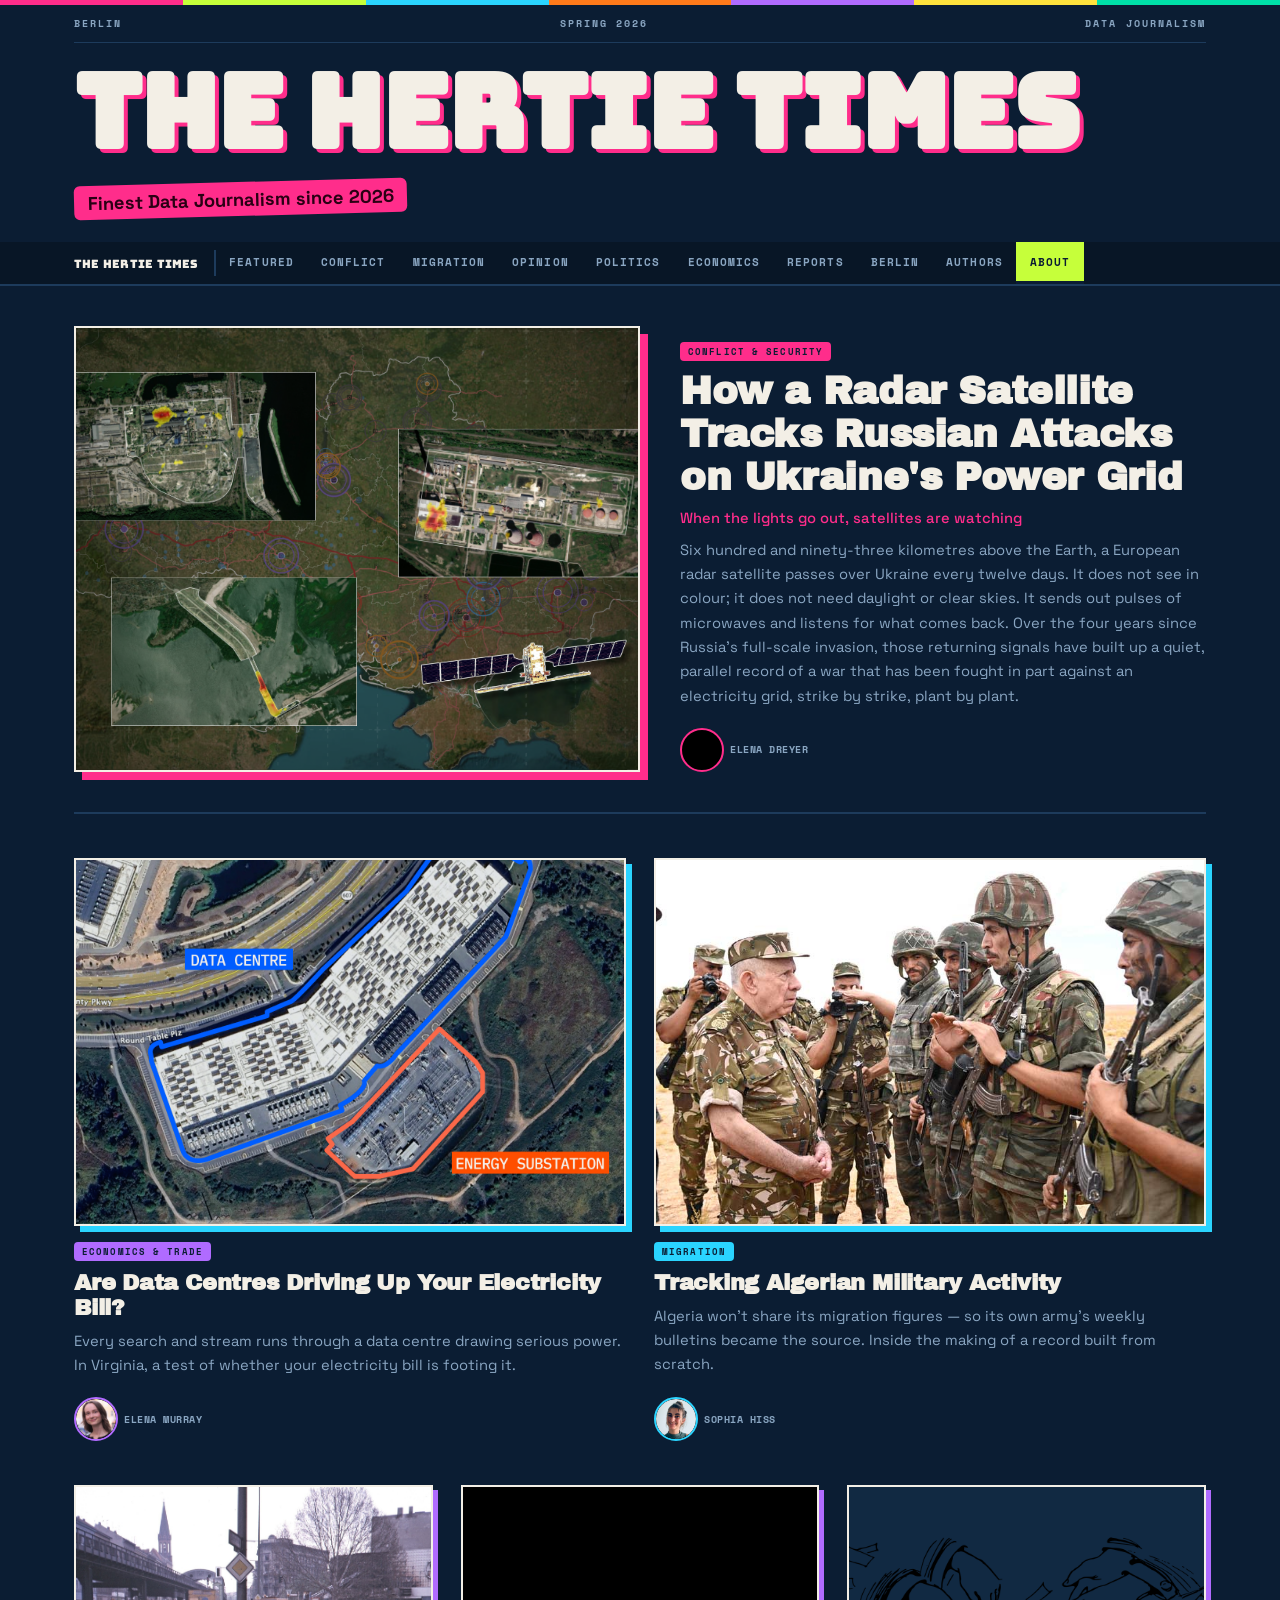
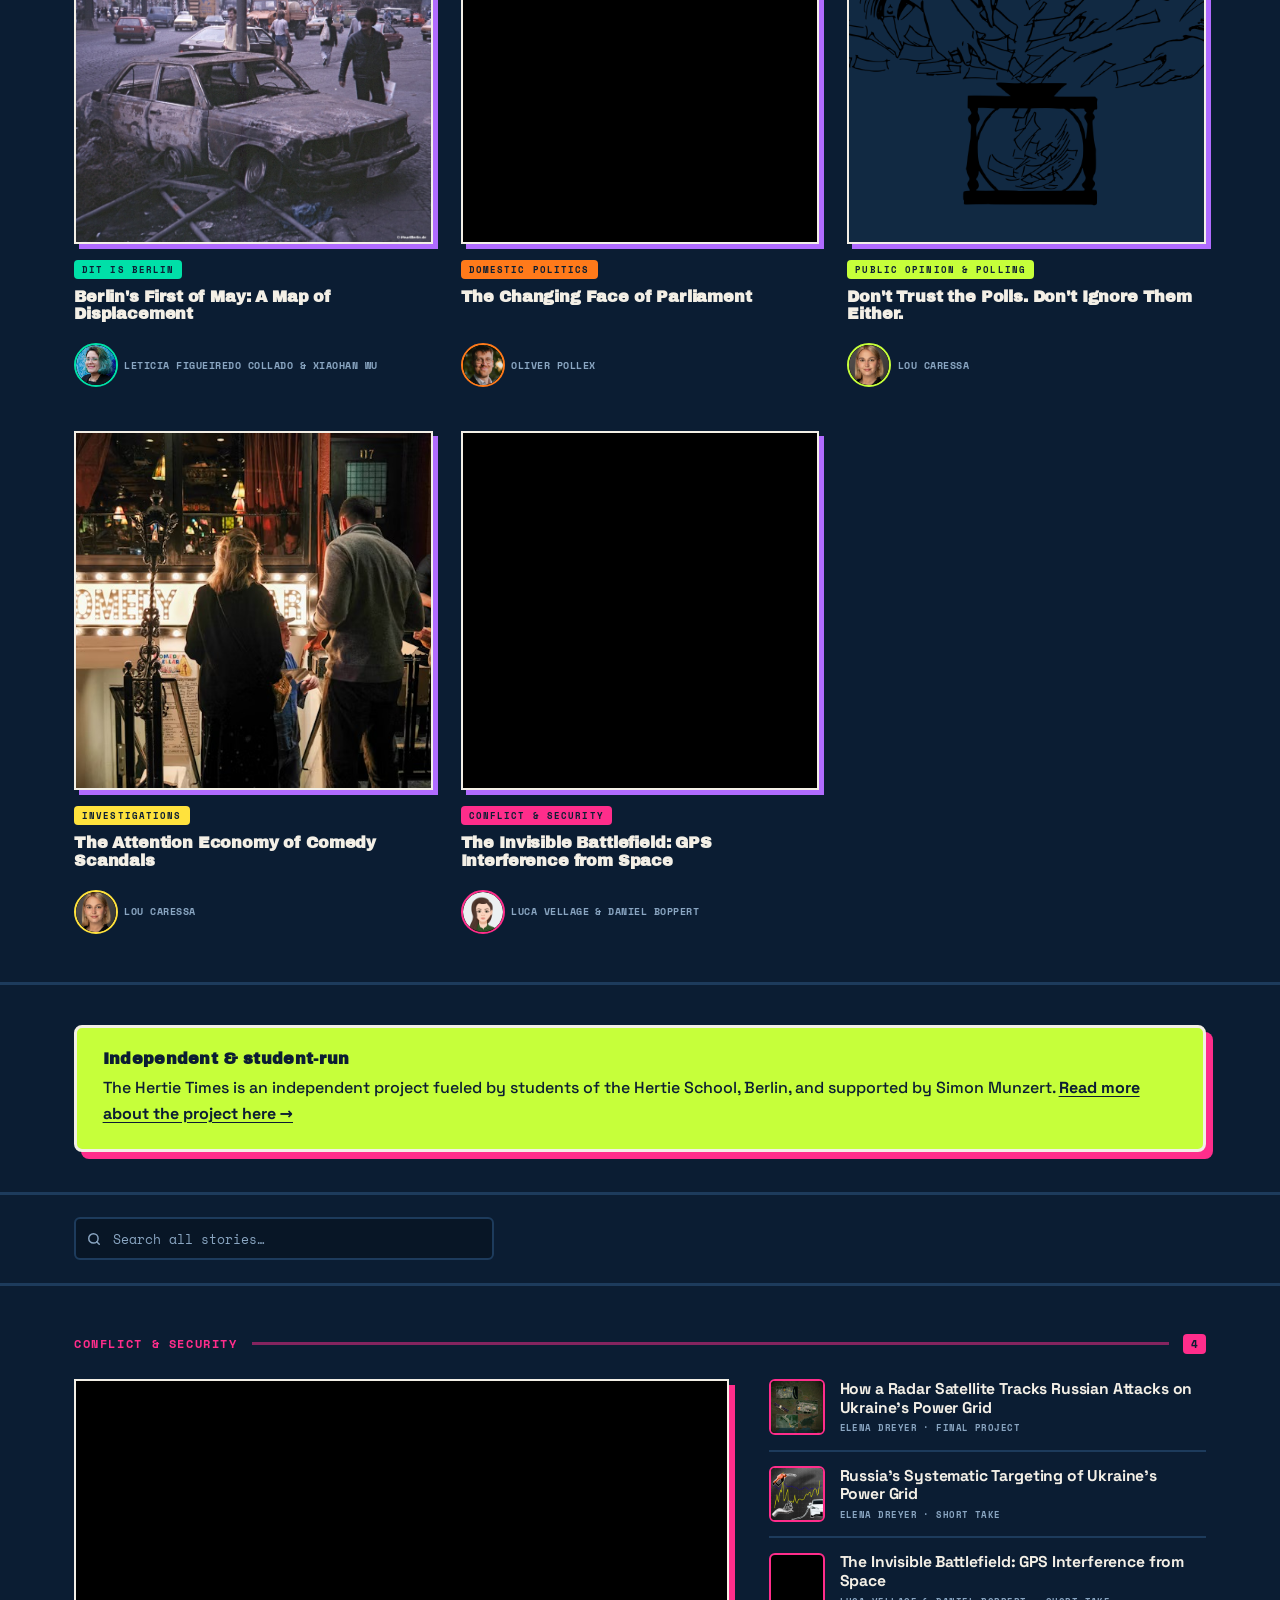
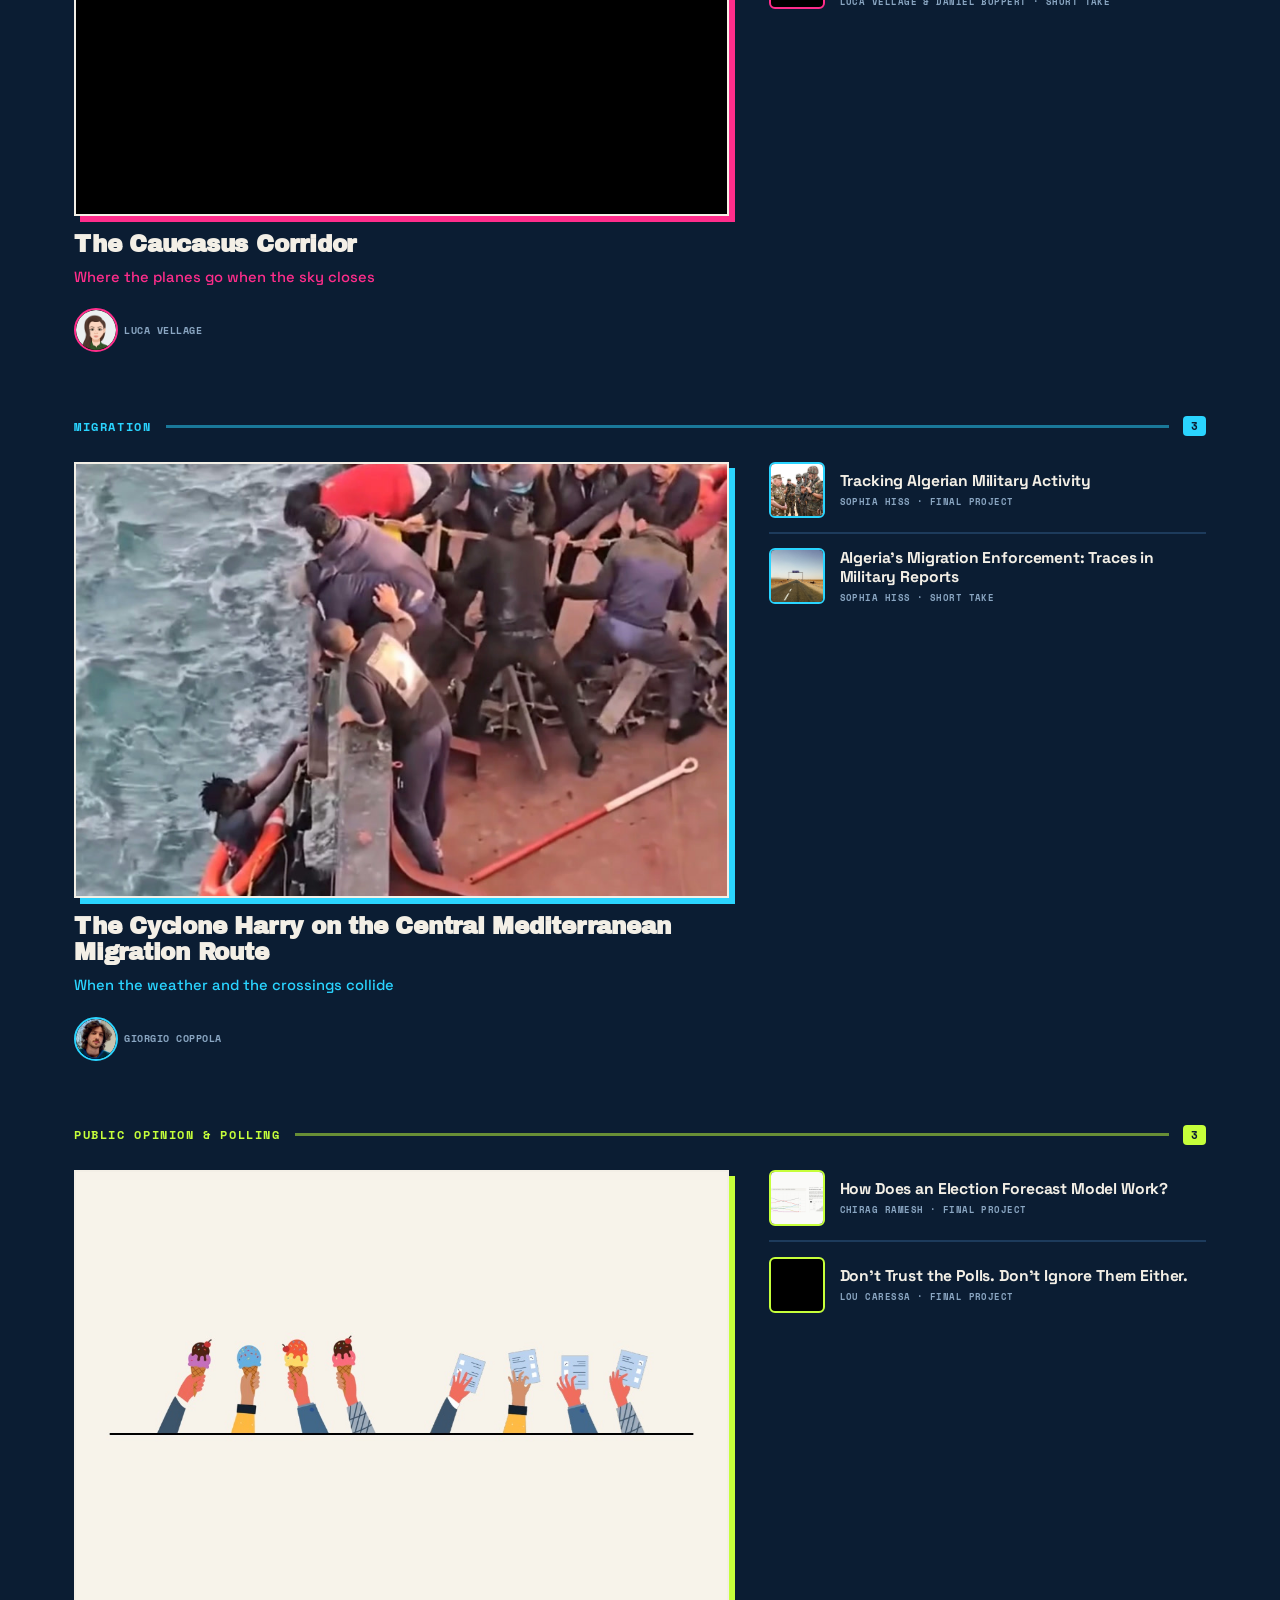
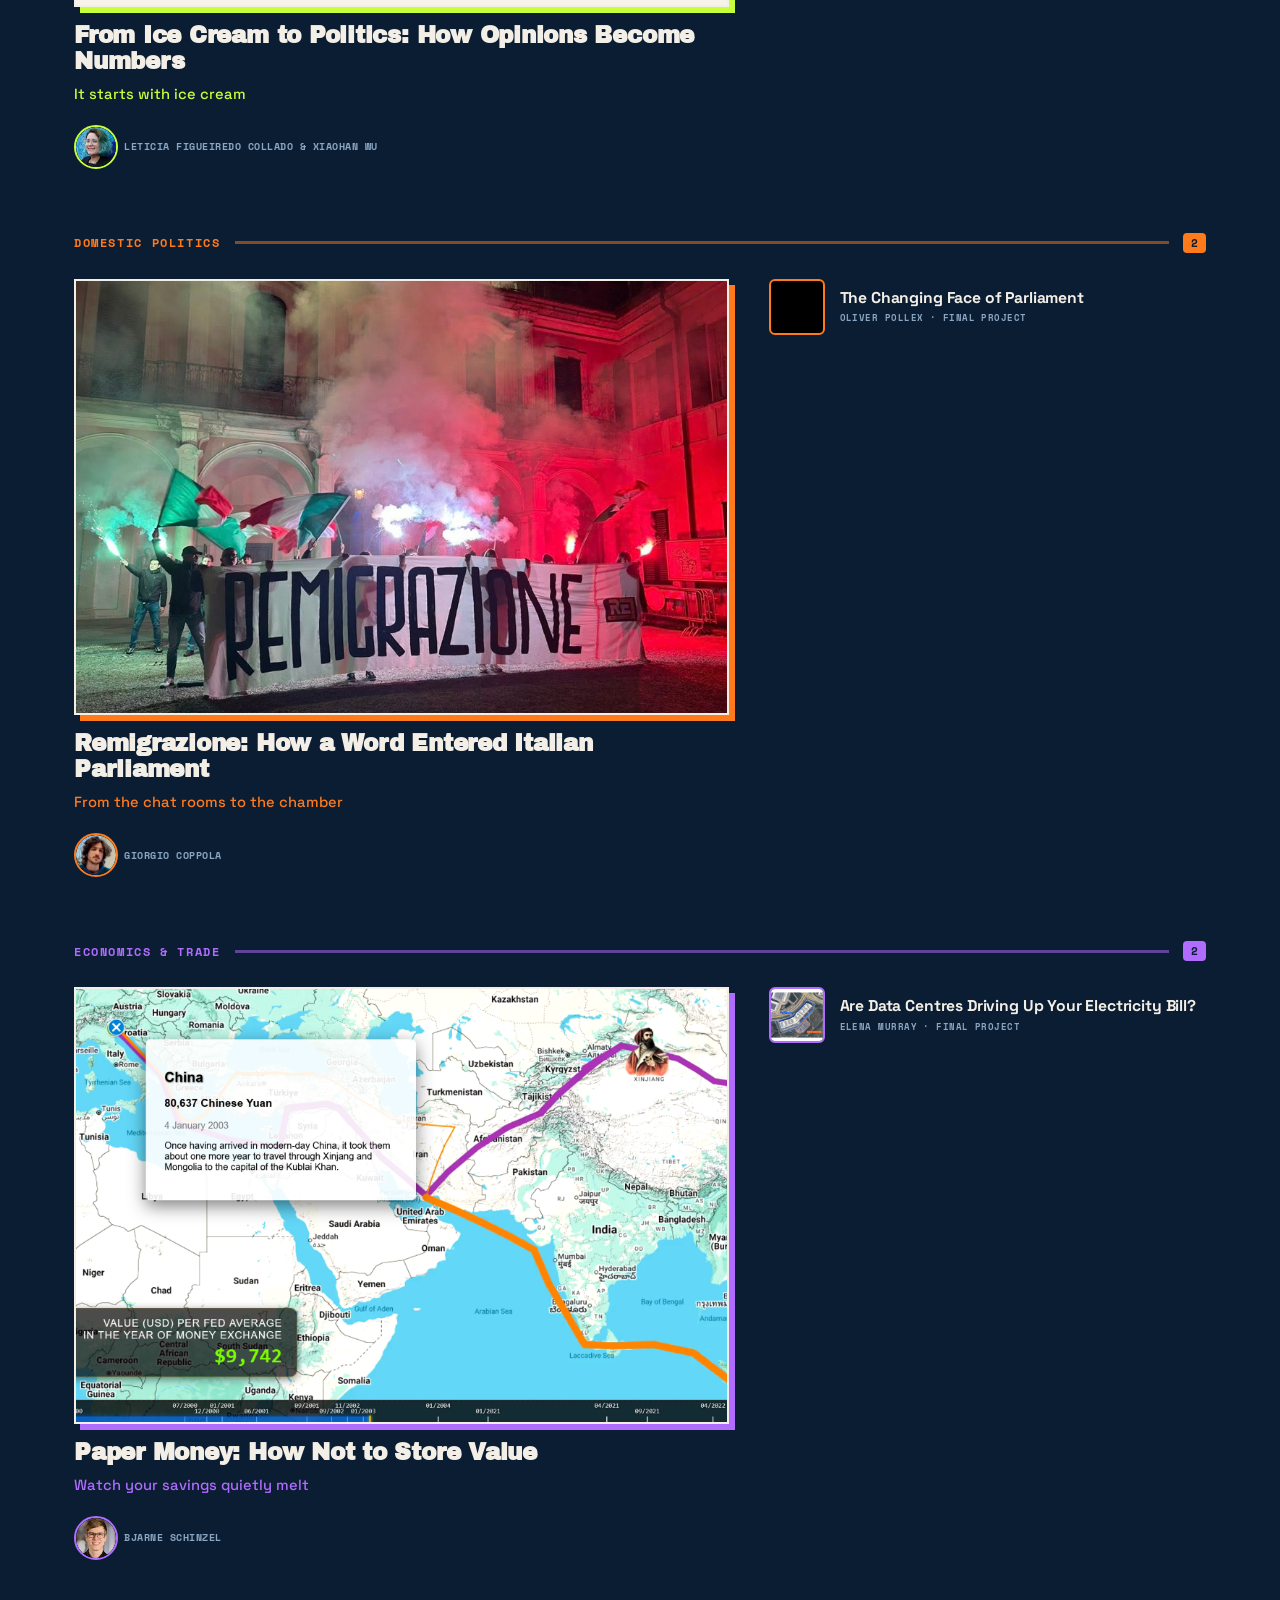
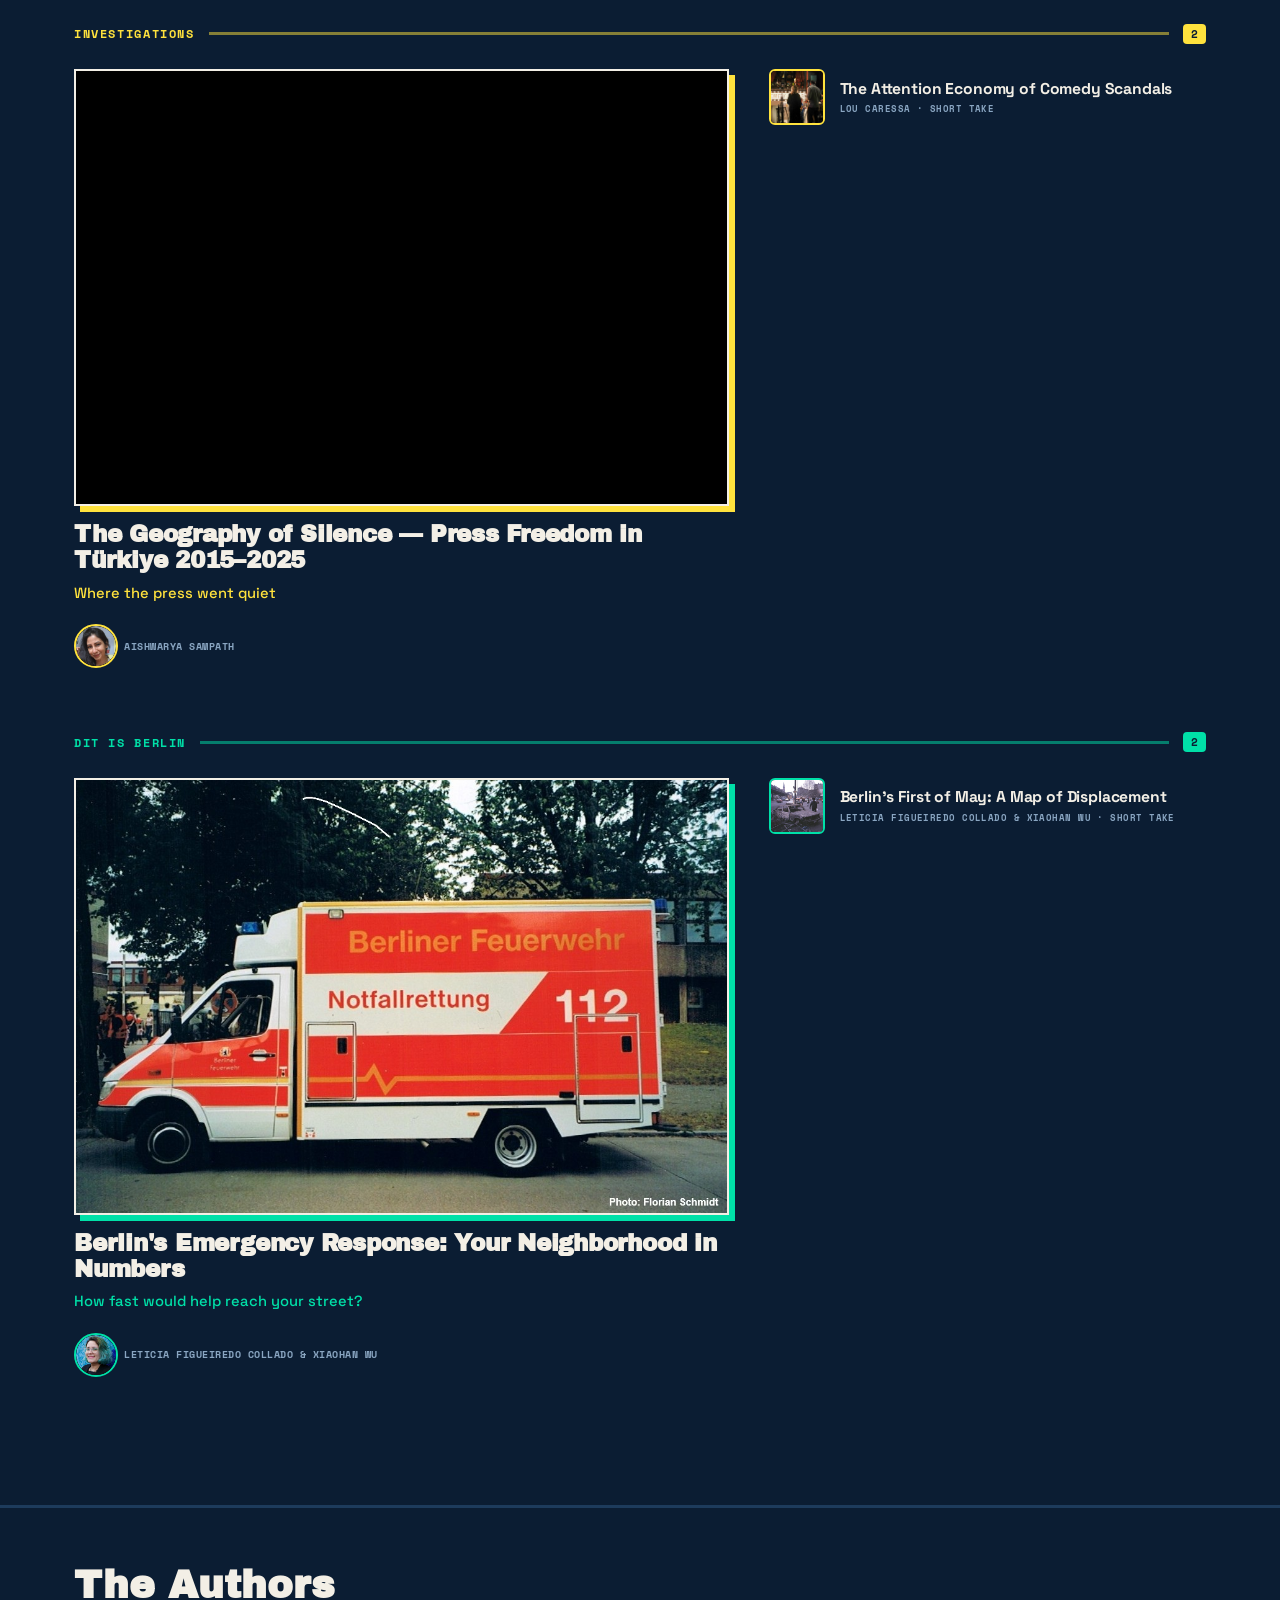
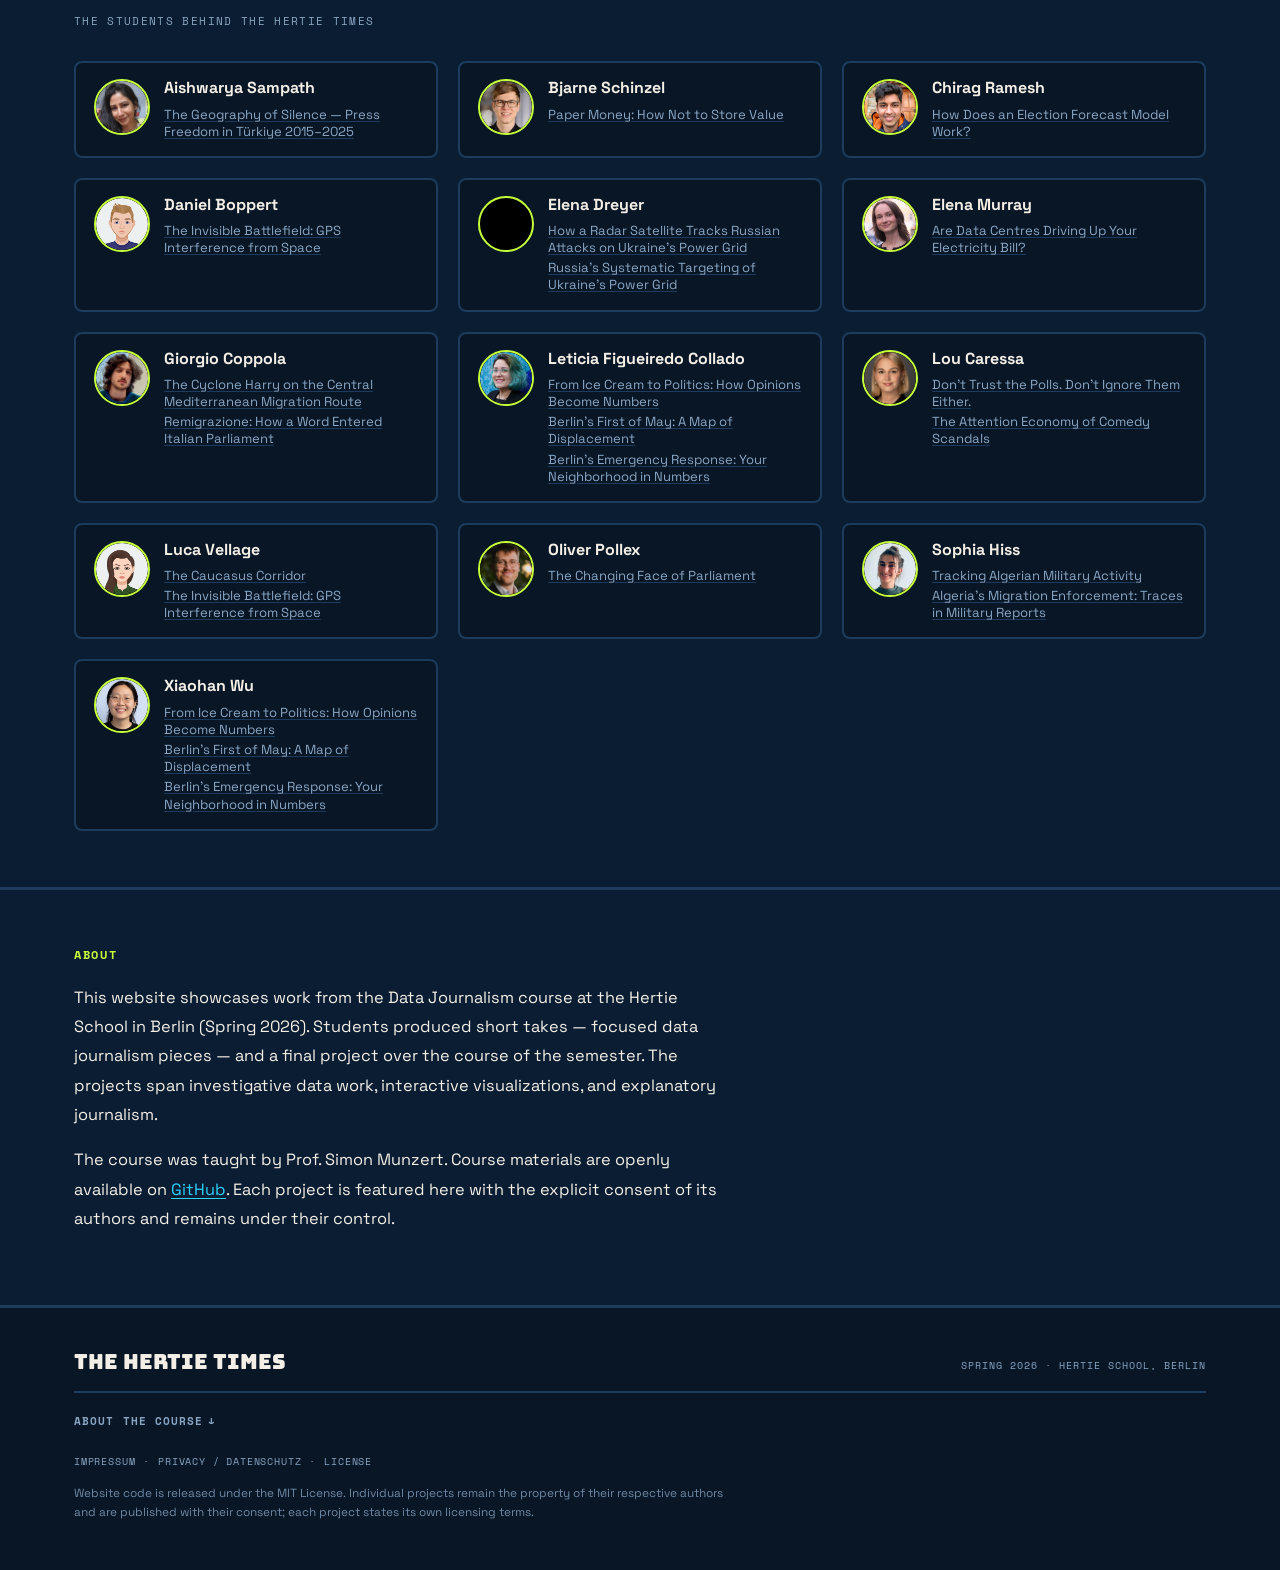
==== commit 7bb65b0b: "Tweak featured/leads, bigger bylines, picture thumbs in side cards - Curate the featured grid via an" ====
--- a/index.html
+++ b/index.html
@@ -119,8 +119,7 @@
           investigative data work, interactive visualizations, and explanatory journalism.
         </p>
         <p class="about-text">
-          The course was taught by Prof. Simon Munzert. Course materials and the student
-          project repositories are openly available on
+          The course was taught by Prof. Simon Munzert. Course materials are openly available on
           <a href="https://github.com/data-journalism-26" target="_blank" rel="noopener noreferrer">GitHub</a>.
           Each project is featured here with the explicit consent of its authors and remains
           under their control.
--- a/style.css
+++ b/style.css
@@ -188,10 +188,10 @@
   display: flex; align-items: center; gap: 0.4rem;
 }
 .byline-thumb {
-  width: 22px; height: 22px; border-radius: 50%;
+  width: 44px; height: 44px; border-radius: 50%;
   object-fit: cover; object-position: center top;
   background: #000; flex-shrink: 0;
-  border: 1.5px solid var(--accent);
+  border: 2px solid var(--accent);
 }
 .byline-thumb.is-black { background: #000; display: inline-block; }
 
@@ -260,11 +260,12 @@
 .story-rail .story-side:first-child { padding-top: 0; }
 .story-side:last-child { border-bottom: none; }
 .side-thumb {
-  width: 56px; height: 56px; border-radius: 50%;
+  width: 56px; height: 56px; border-radius: 6px;
   overflow: hidden; background: #000; flex-shrink: 0; position: relative;
   border: 2px solid var(--accent);
 }
-.side-thumb img { position: absolute; inset: 0; width: 100%; height: 100%; object-fit: cover; object-position: center top; }
+.side-thumb.img-black { background: #000; }
+.side-thumb img { position: absolute; inset: 0; width: 100%; height: 100%; object-fit: cover; object-position: center; }
 .side-body { min-width: 0; }
 .side-body .card-headline { font-family: var(--sans); font-weight: 700; font-size: 0.98rem; line-height: 1.2; margin-bottom: 0.25rem; }
 .side-body .card-byline { padding-top: 0; margin-top: 0.15rem; font-size: 0.56rem; }
@@ -290,8 +291,7 @@
 }
 .author-thumb img { position: absolute; inset: 0; width: 100%; height: 100%; object-fit: cover; object-position: center top; }
 .author-info { min-width: 0; }
-.author-name { font-family: var(--sans); font-weight: 700; font-size: 1rem; line-height: 1.15; }
-.author-prog { font-family: var(--mono); font-size: 0.62rem; letter-spacing: 0.08em; text-transform: uppercase; color: var(--cyan); margin: 0.2rem 0 0.5rem; }
+.author-name { font-family: var(--sans); font-weight: 700; font-size: 1rem; line-height: 1.15; margin-bottom: 0.5rem; }
 .author-pieces { display: flex; flex-direction: column; gap: 0.2rem; }
 .author-pieces a { font-family: var(--sans); font-size: 0.82rem; line-height: 1.3; color: var(--muted); text-decoration: underline; text-underline-offset: 2px; text-decoration-color: var(--line); }
 .author-pieces a:hover { color: var(--ink); text-decoration-color: var(--lime); }
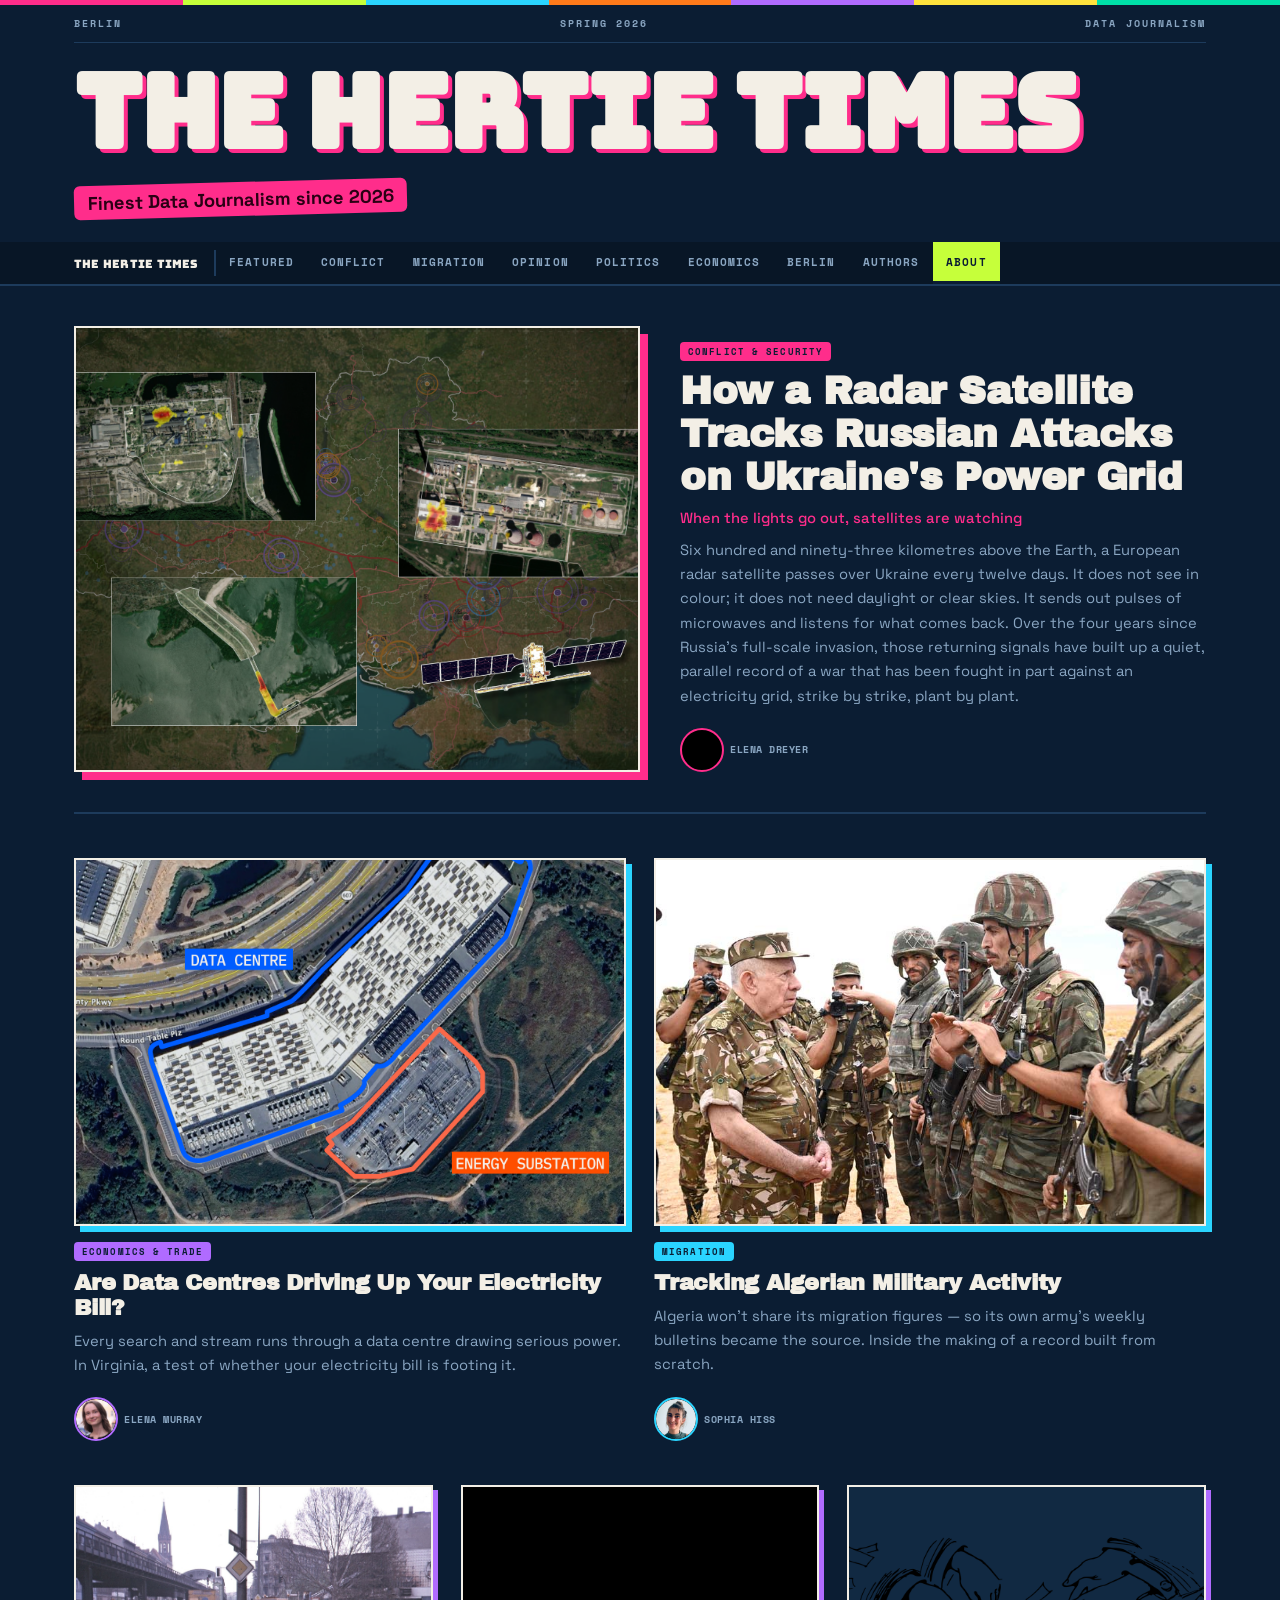
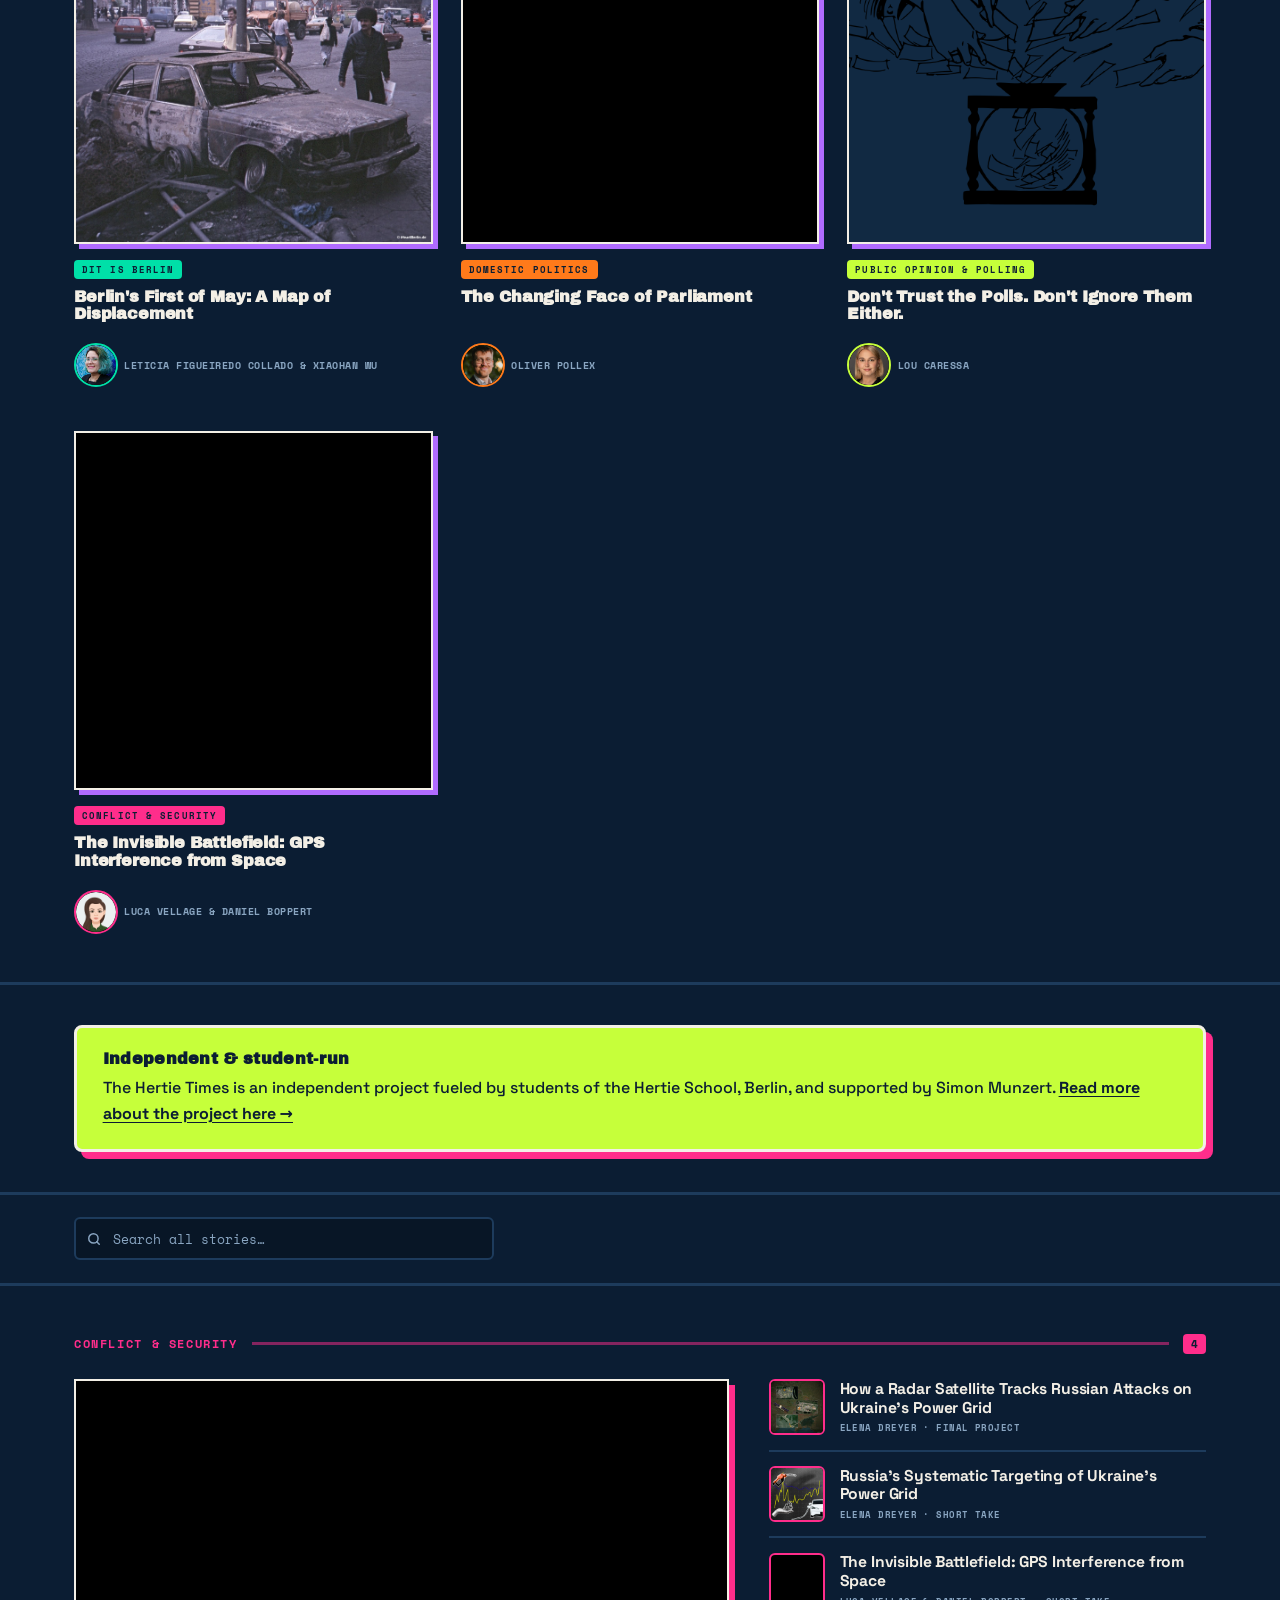
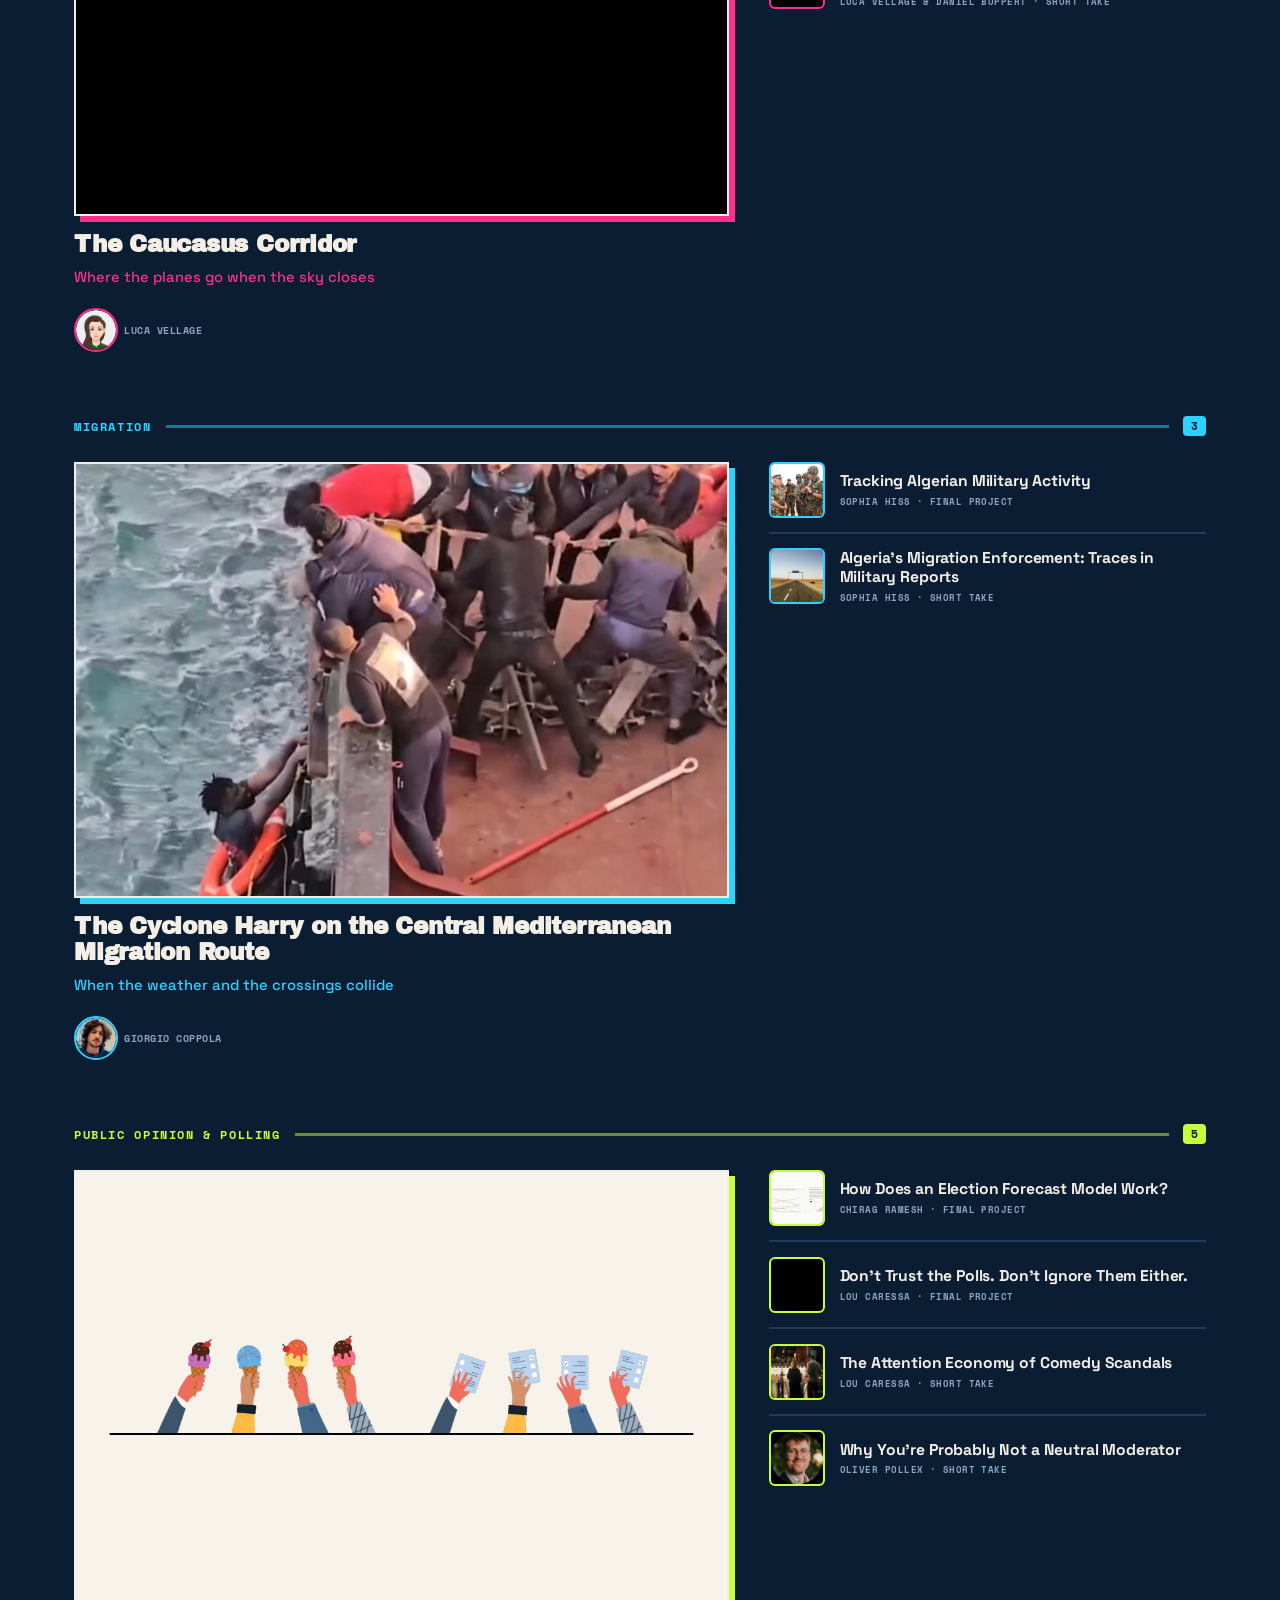
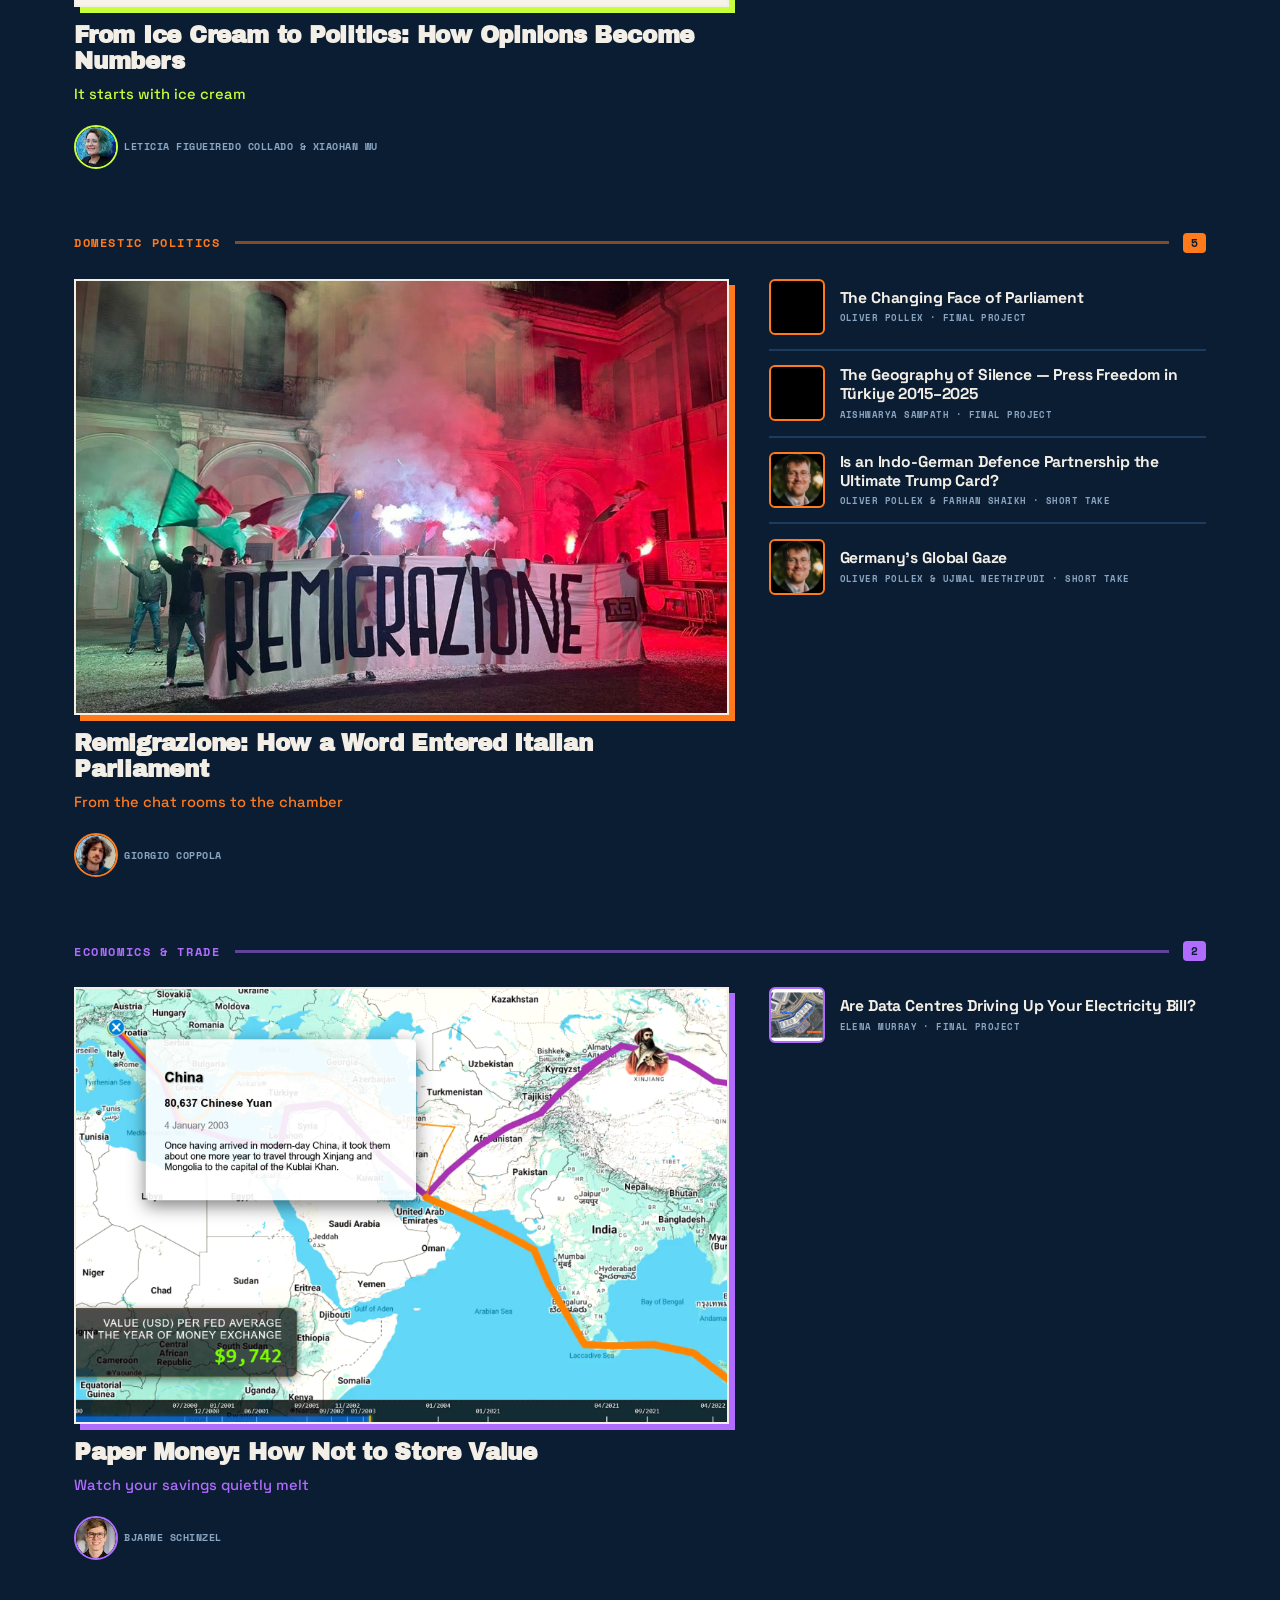
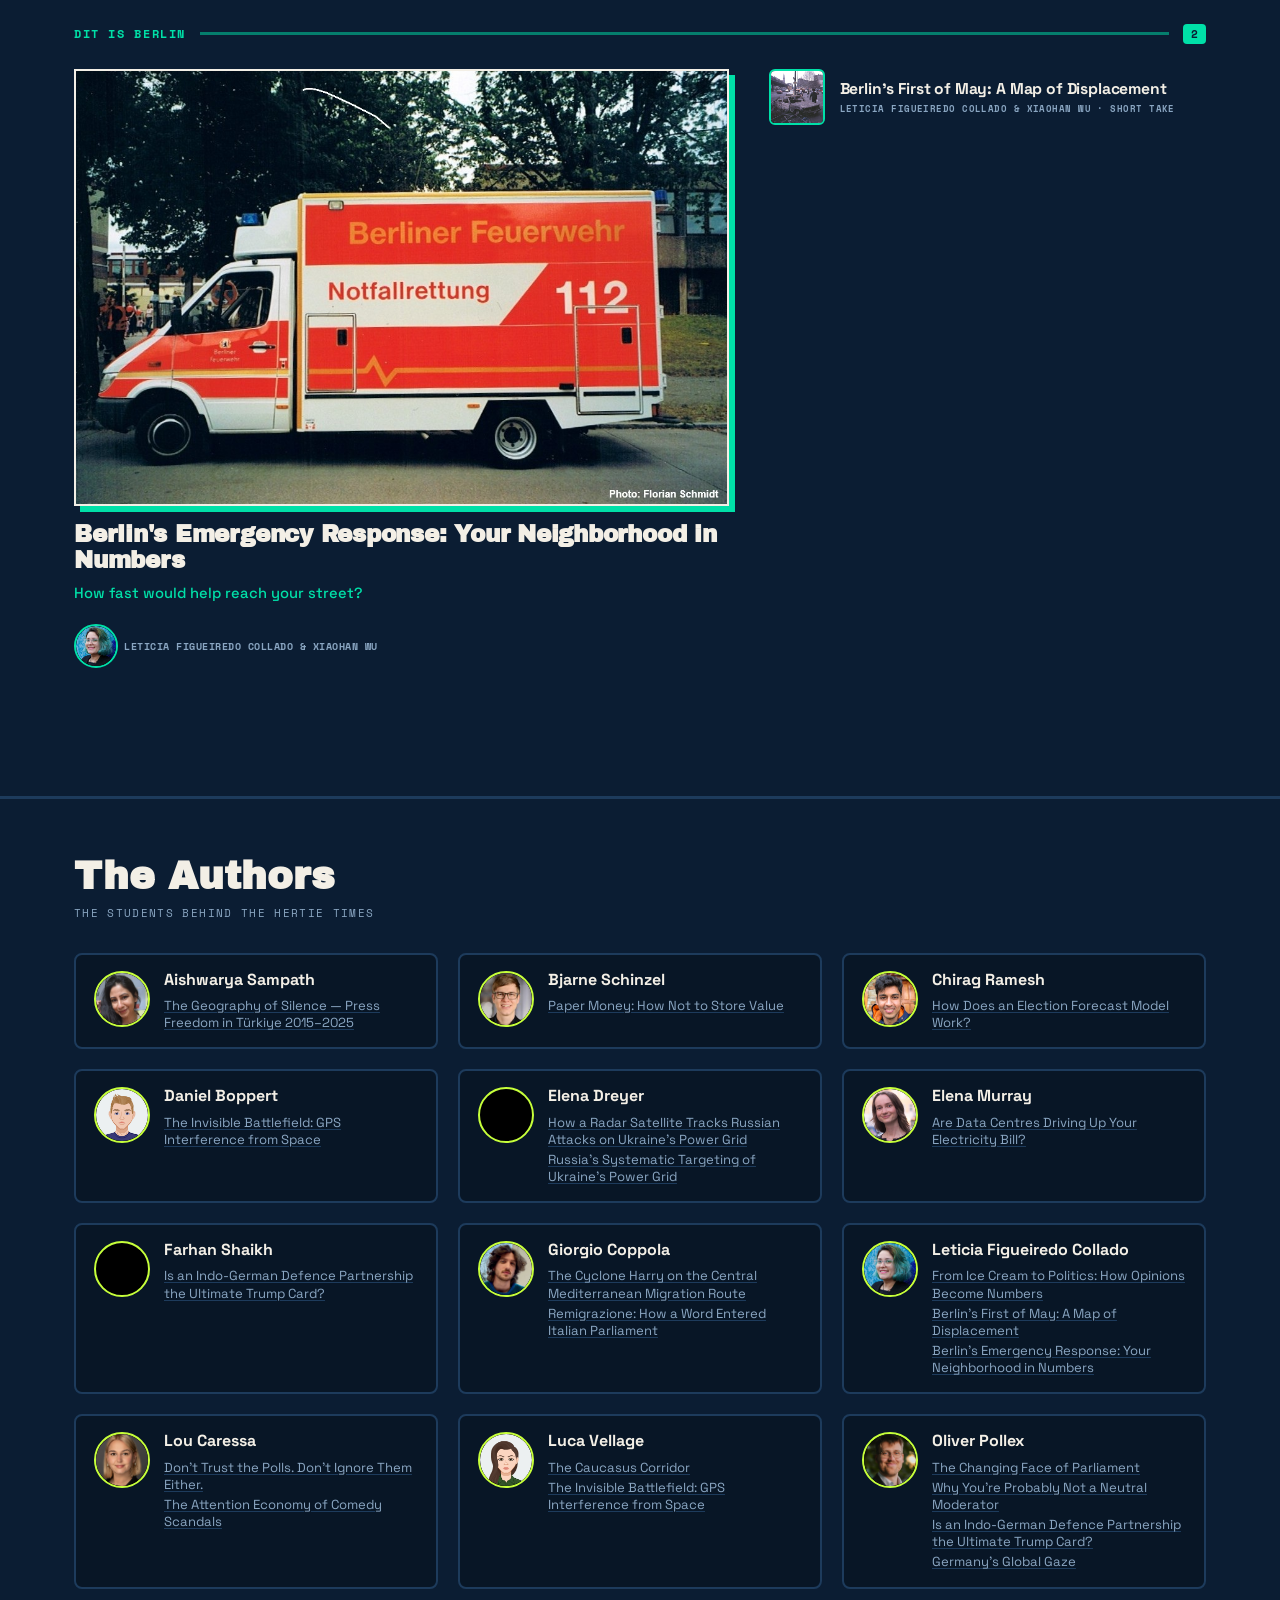
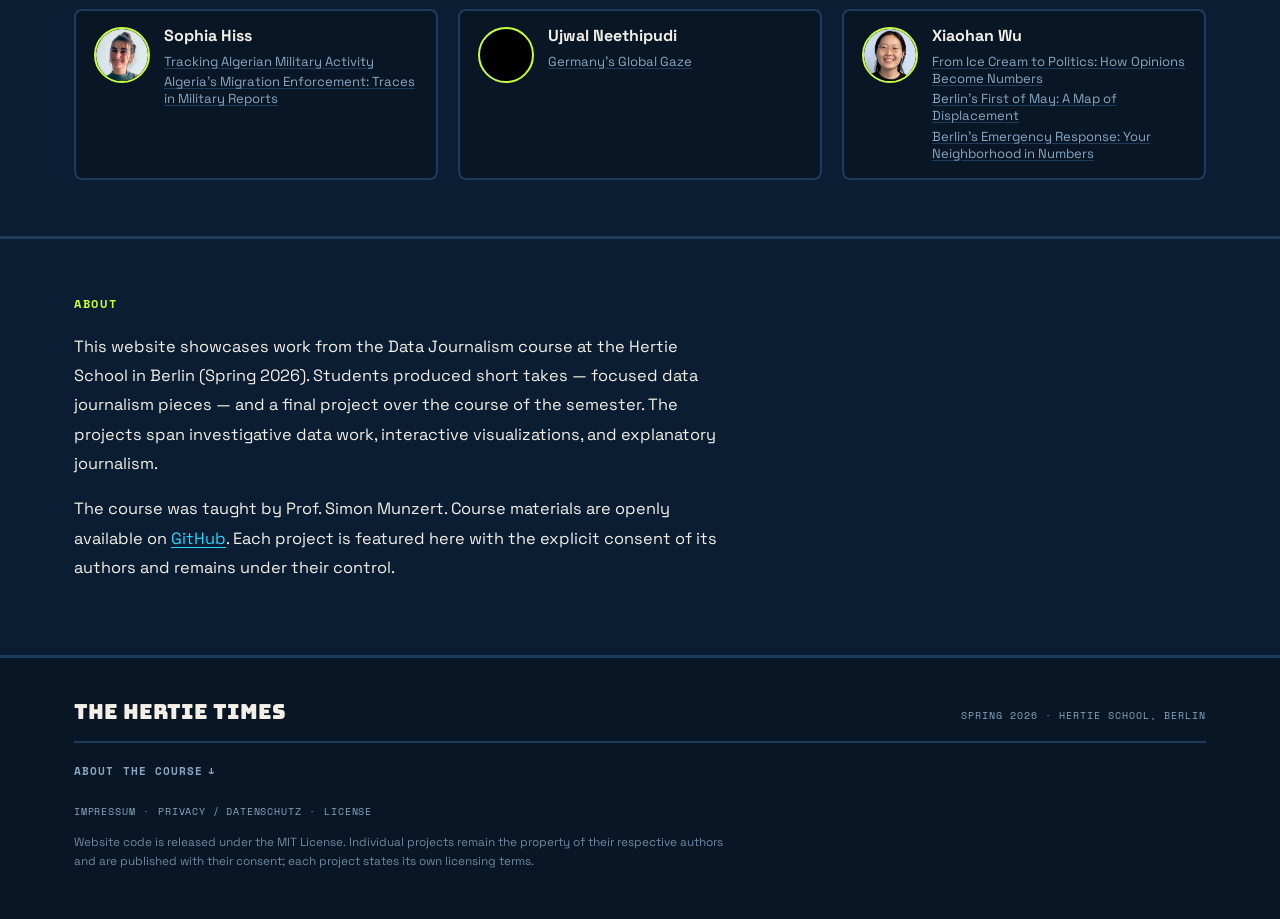
==== commit fe5d7140: "Add HT favicon; fix co-author name to Farhan Shaikh - Draw an "HT" SVG favicon (navy tile, block let" ====
--- a/index.html
+++ b/index.html
@@ -16,6 +16,8 @@
   <meta name="twitter:card"        content="summary_large_image">
   <meta name="twitter:title"       content="The Hertie Times">
   <meta name="twitter:description" content="Student projects from the Data Journalism course at the Hertie School, Berlin.">
+
+  <link rel="icon" href="favicon.svg" type="image/svg+xml">
 
   <!-- Fonts are self-hosted (no requests to Google servers) for GDPR compliance -->
   <link rel="stylesheet" href="fonts.css">
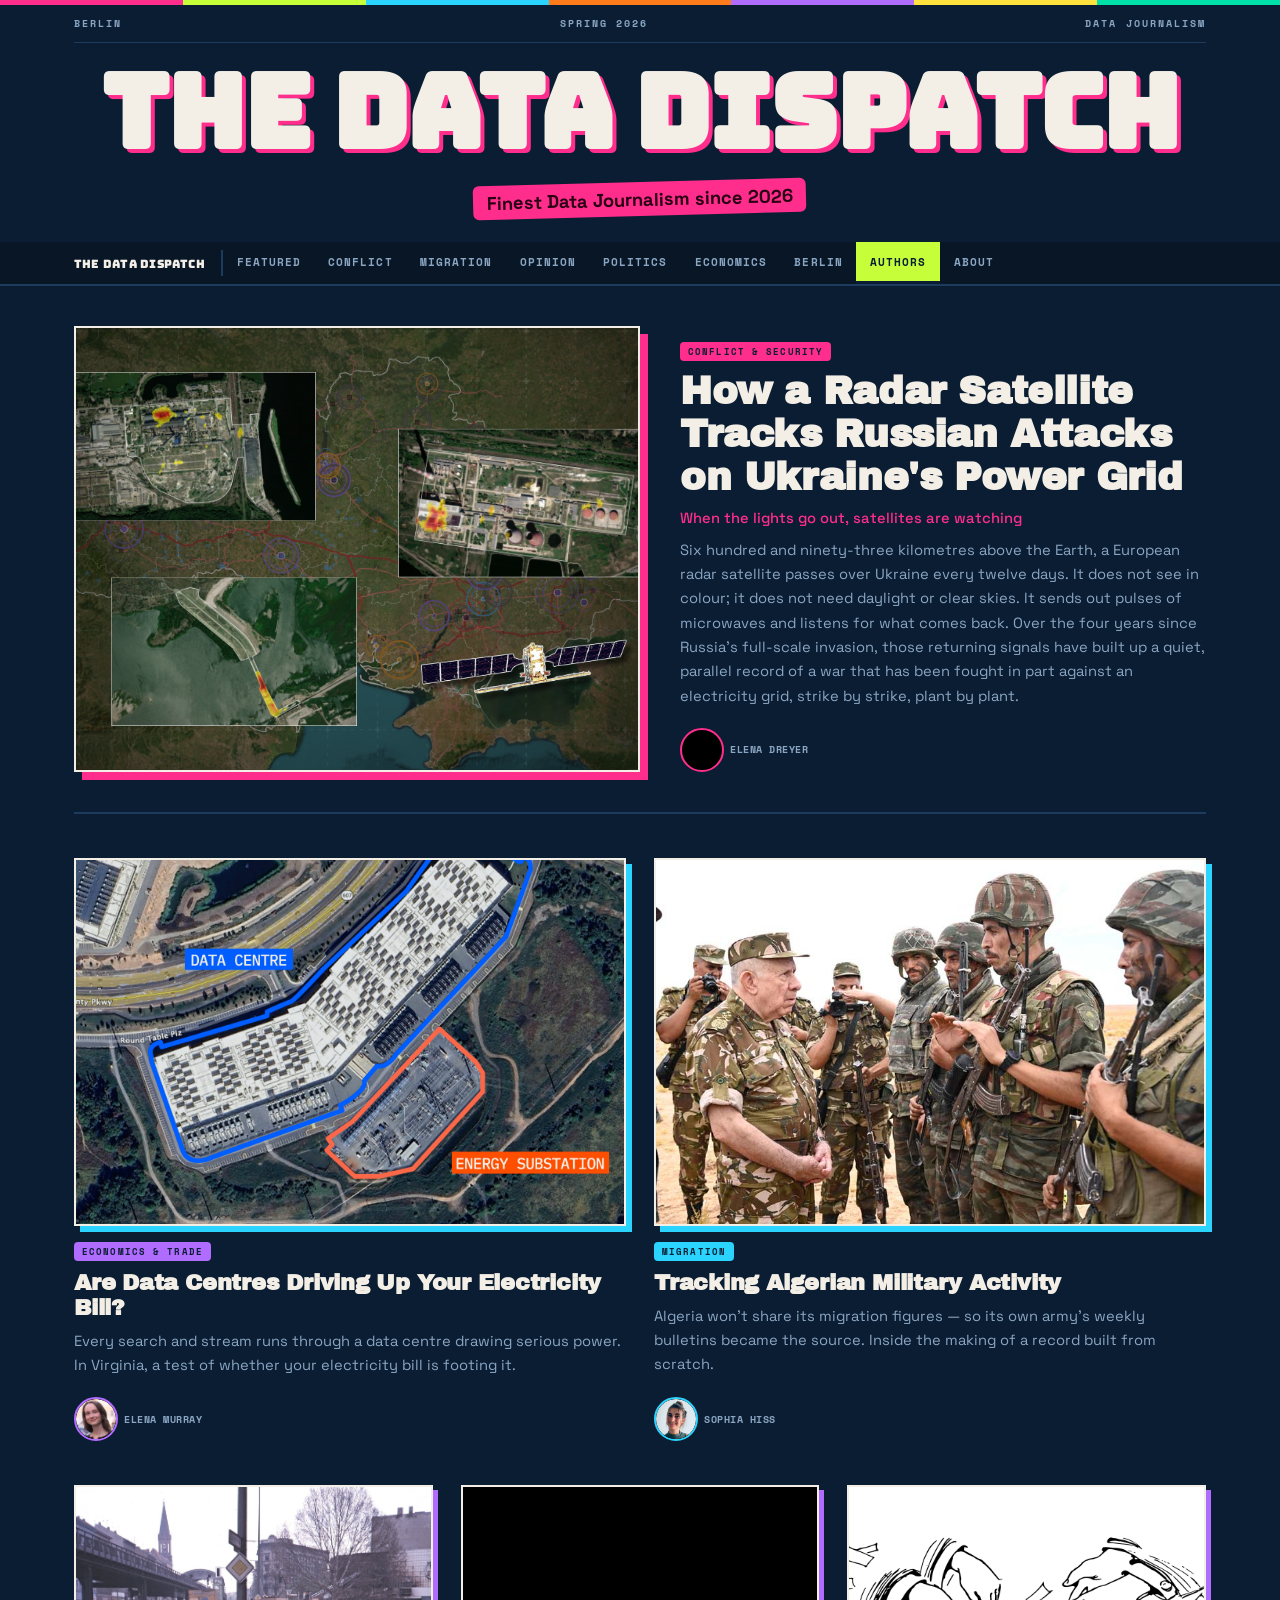
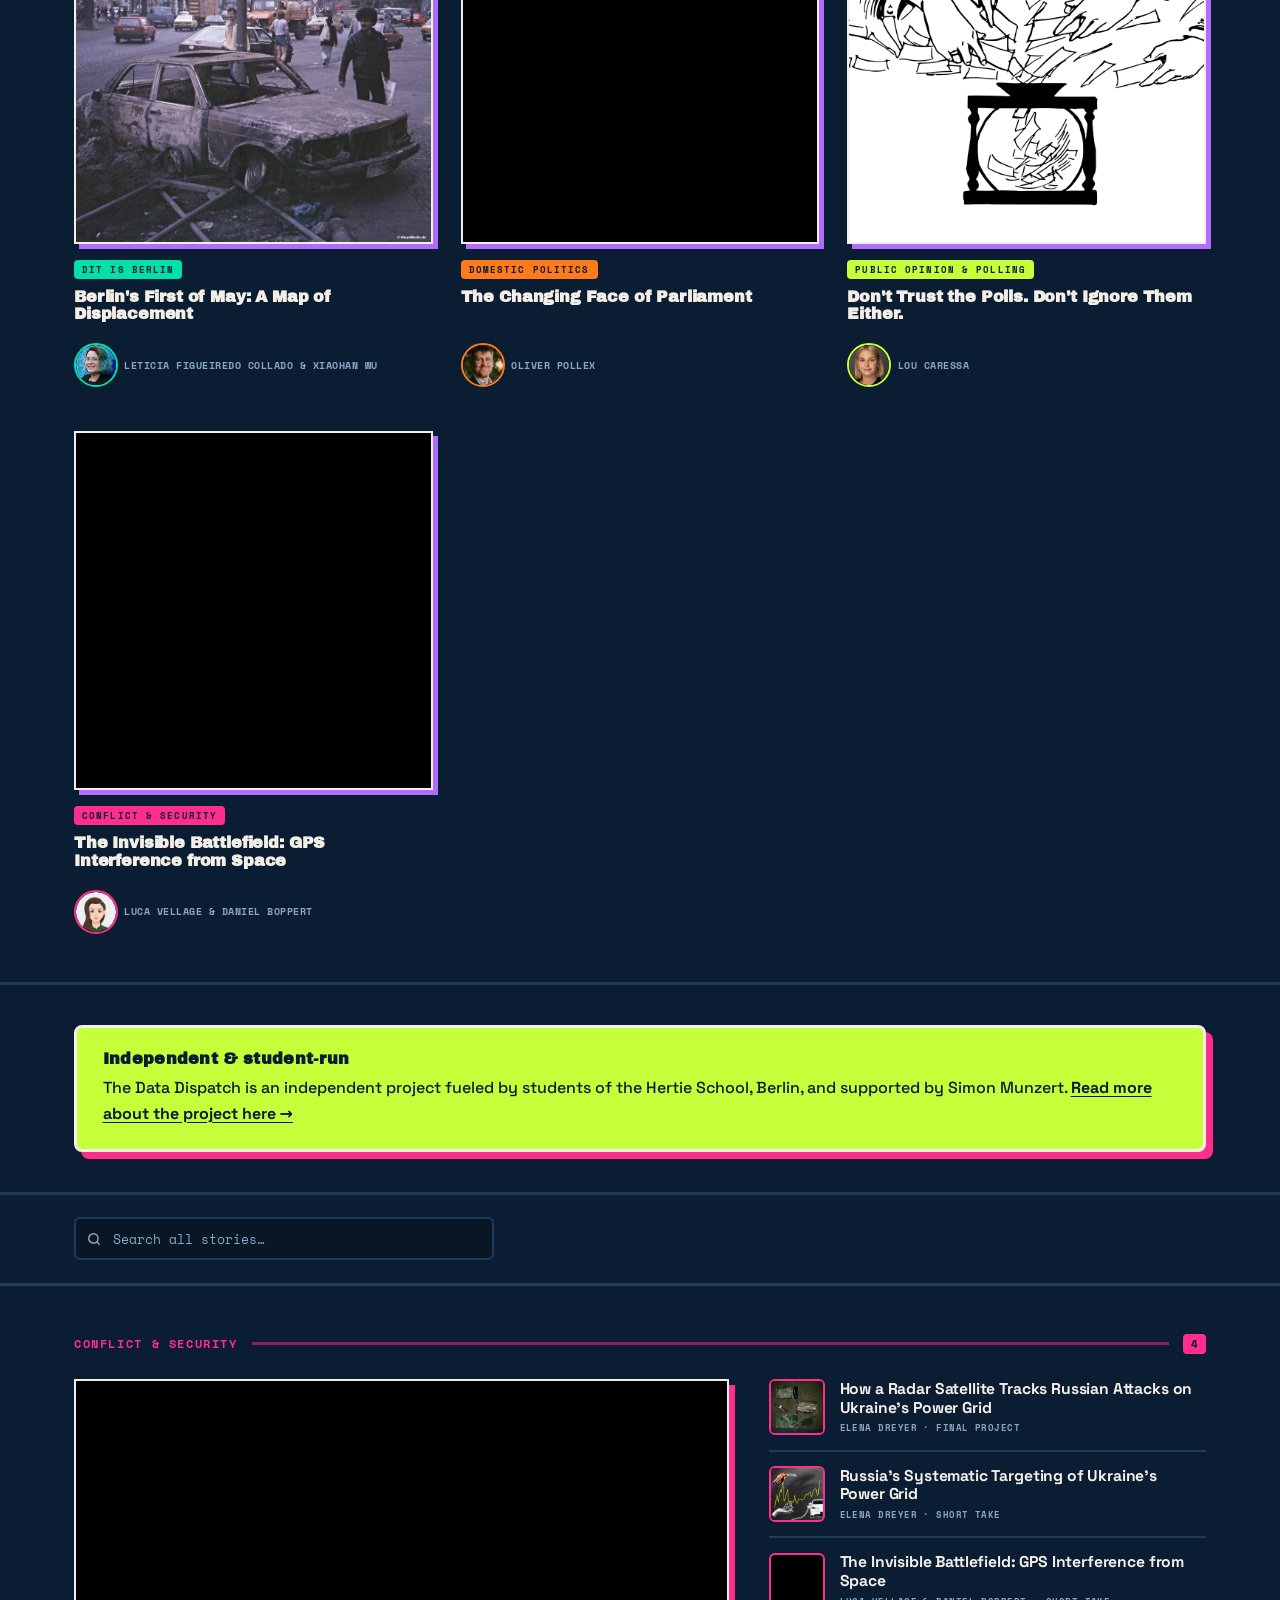
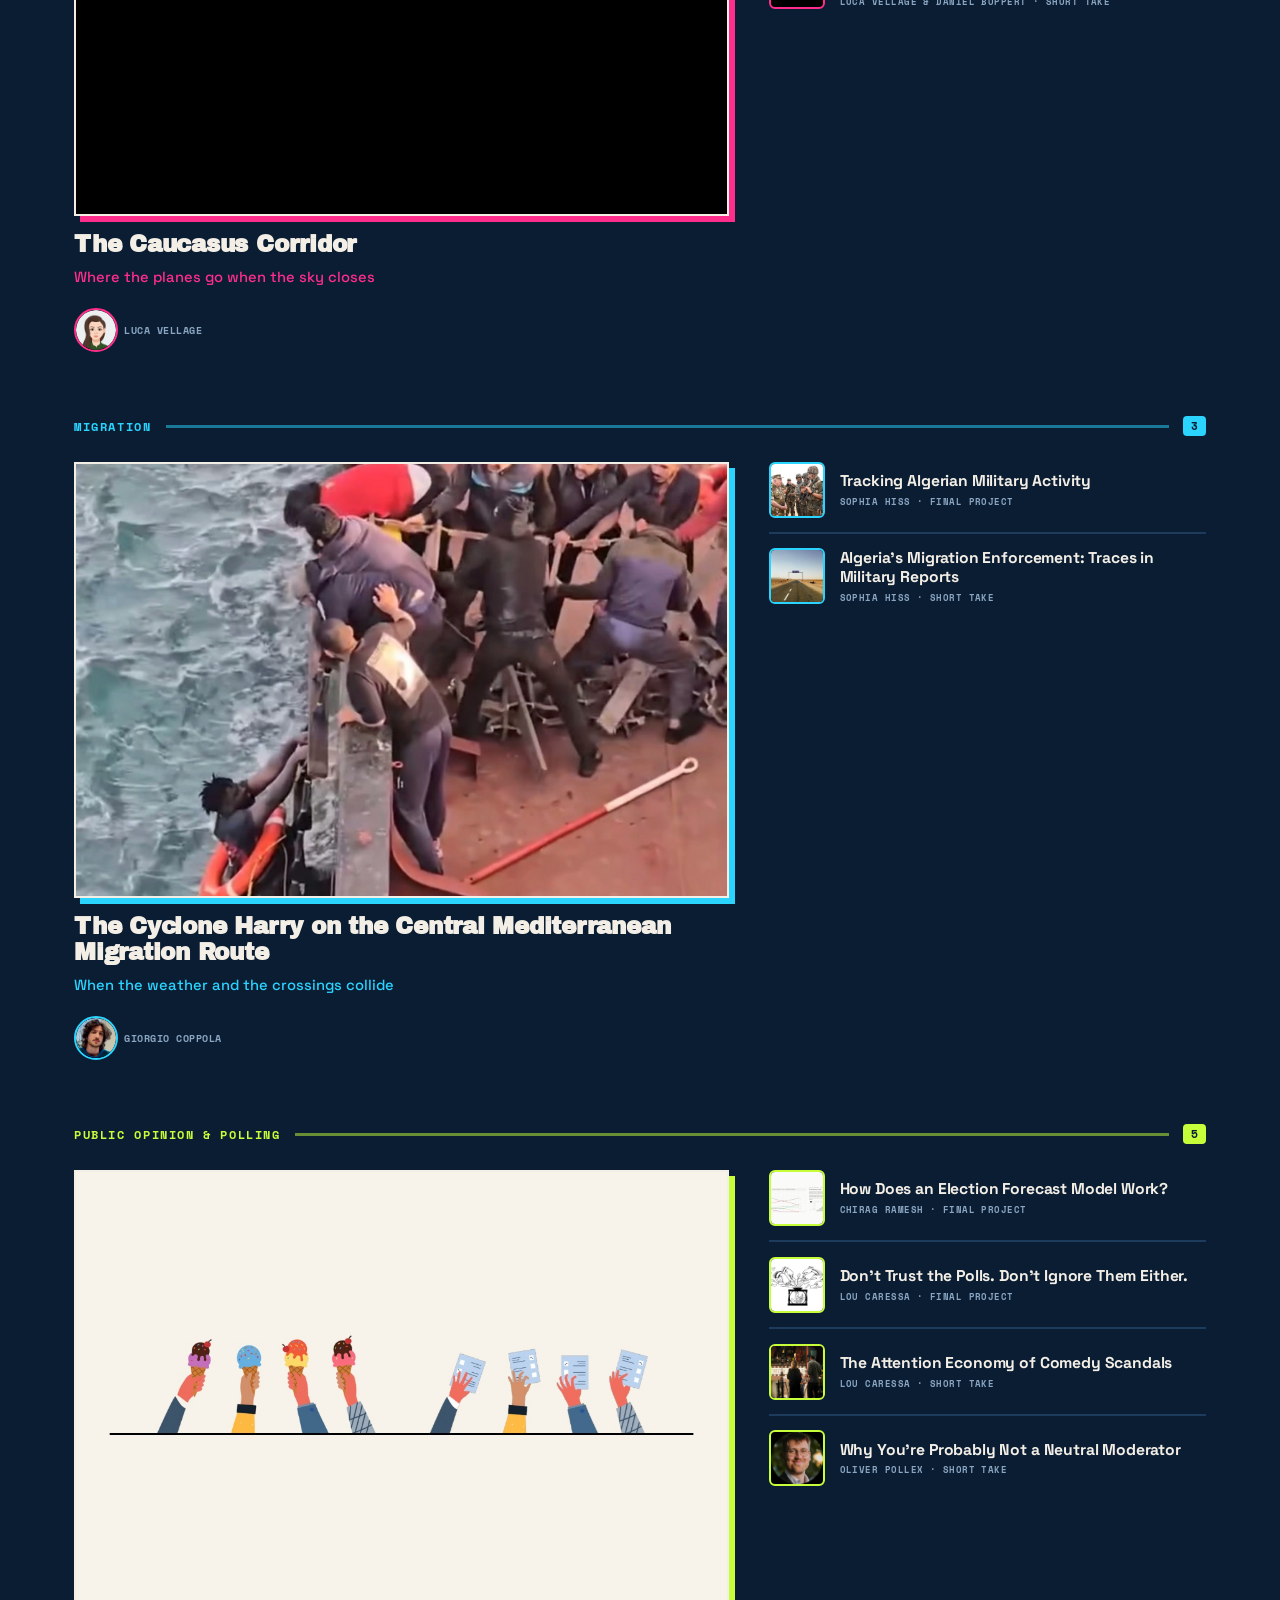
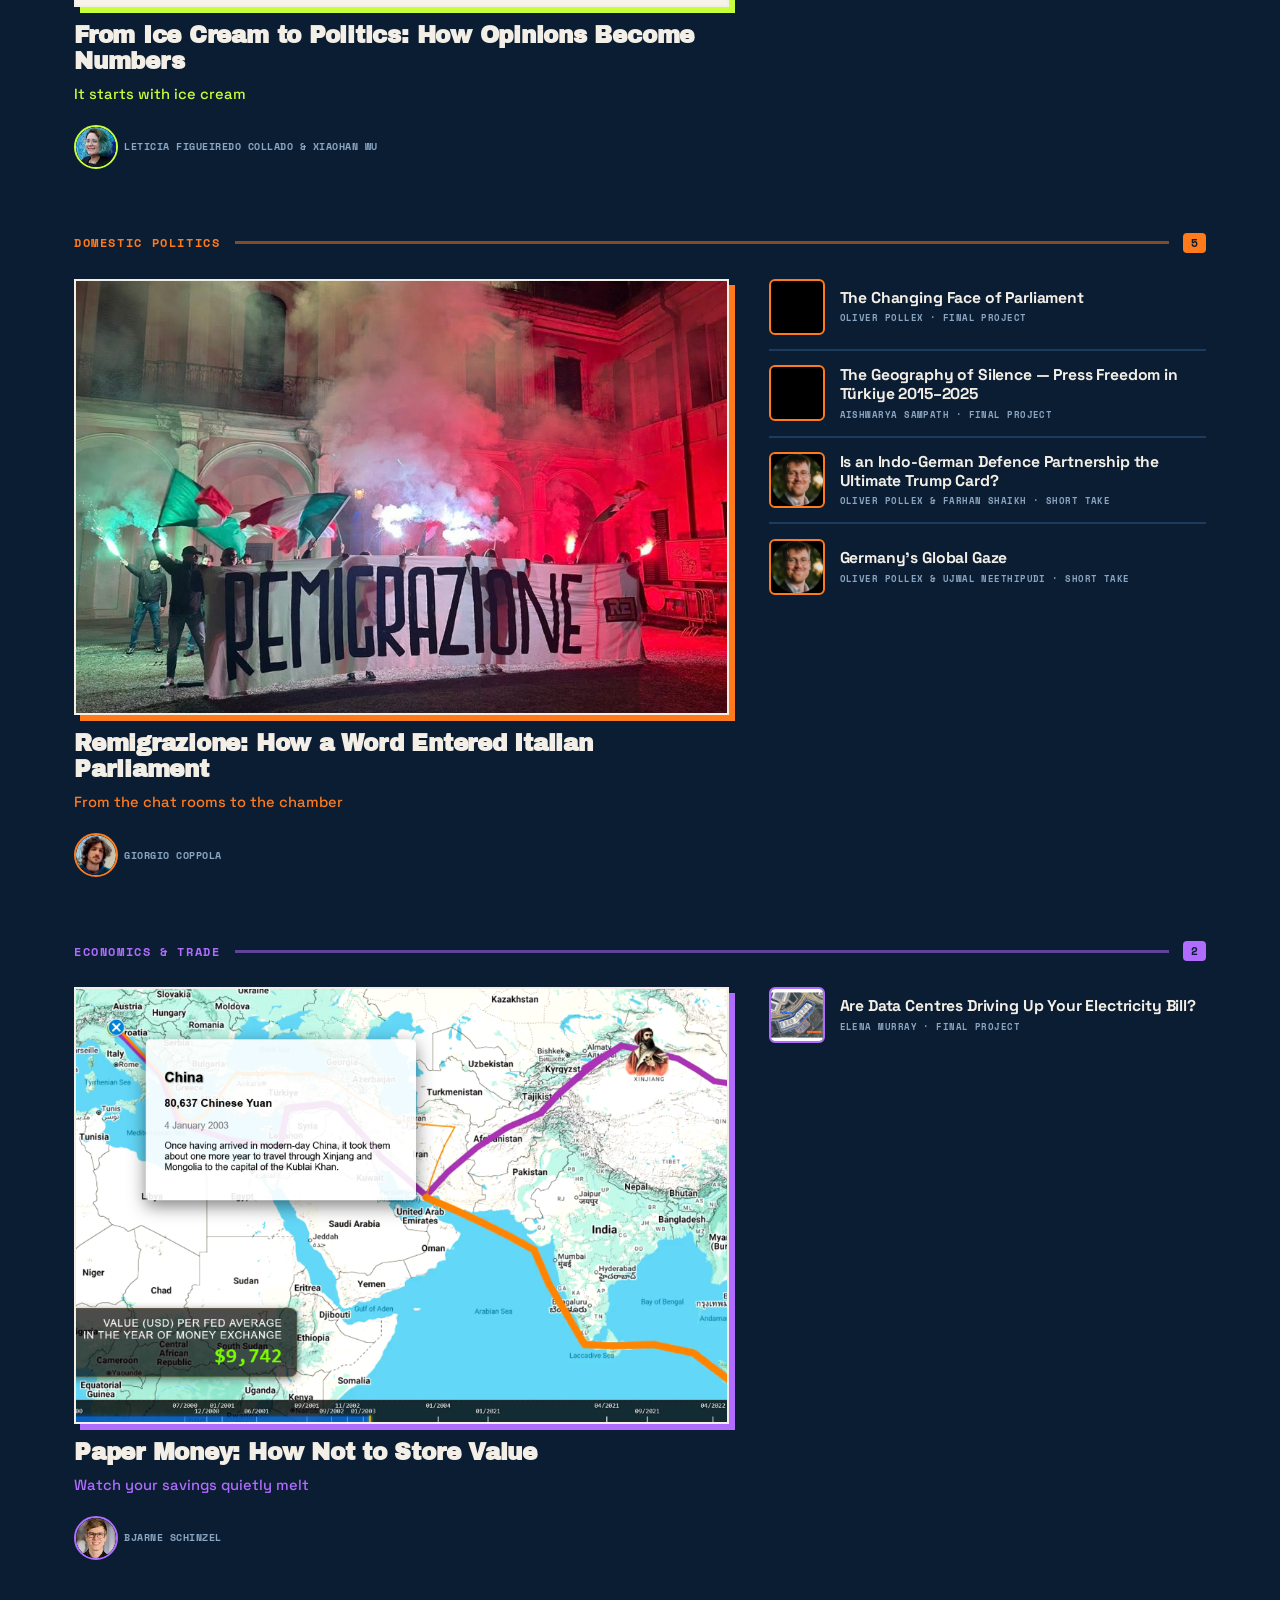
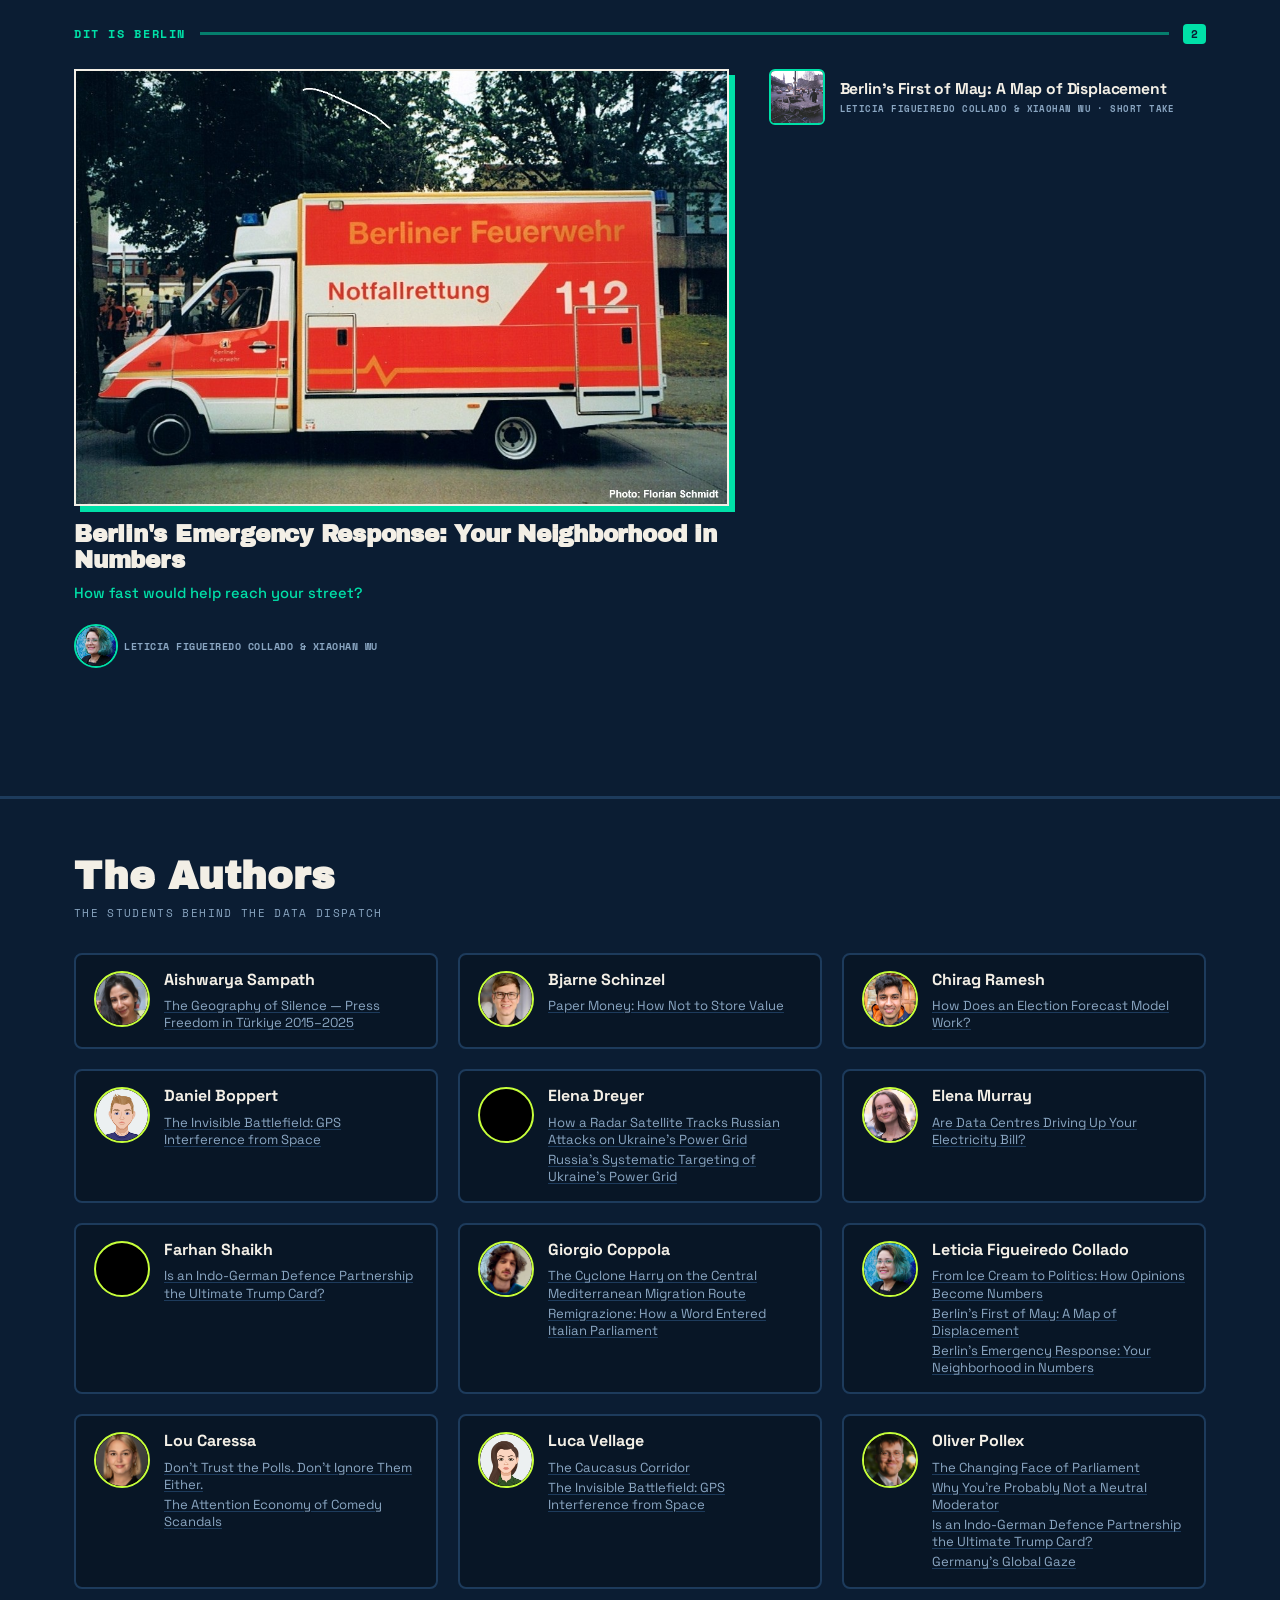
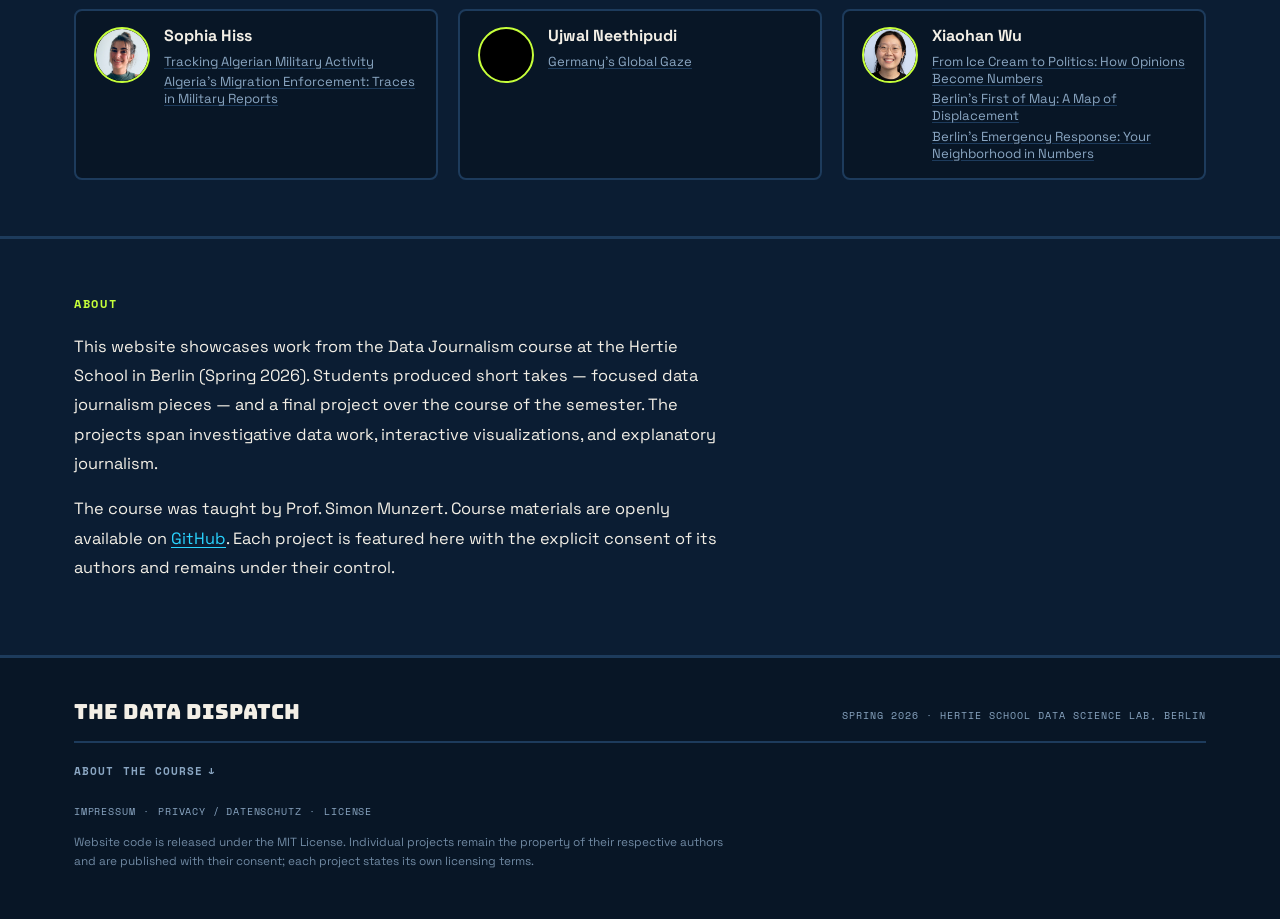
==== commit 40a3ea93: "Rename site to The Data Dispatch; credit Data Science Lab in footer Co-Authored-By: Claude Opus 4.8 " ====
--- a/index.html
+++ b/index.html
@@ -3,18 +3,18 @@
 <head>
   <meta charset="UTF-8">
   <meta name="viewport" content="width=device-width, initial-scale=1.0">
-  <title>The Hertie Times</title>
+  <title>The Data Dispatch</title>
   <meta name="description" content="Student projects from the Data Journalism course at the Hertie School, Berlin.">
 
   <!-- Open Graph -->
   <meta property="og:type"        content="website">
-  <meta property="og:title"       content="The Hertie Times">
+  <meta property="og:title"       content="The Data Dispatch">
   <meta property="og:description" content="Student projects from the Data Journalism course at the Hertie School, Berlin.">
-  <meta property="og:url"         content="https://data-journalism-26.github.io/website/">
+  <meta property="og:url"         content="https://data-journalism-26.github.io/">
 
   <!-- Twitter card -->
   <meta name="twitter:card"        content="summary_large_image">
-  <meta name="twitter:title"       content="The Hertie Times">
+  <meta name="twitter:title"       content="The Data Dispatch">
   <meta name="twitter:description" content="Student projects from the Data Journalism course at the Hertie School, Berlin.">
 
   <link rel="icon" href="favicon.svg" type="image/svg+xml">
@@ -36,8 +36,8 @@
         <span>Data Journalism</span>
       </div>
       <h1 class="masthead-name">
-        <span class="mn-back" aria-hidden="true">The Hertie Times</span>
-        <span class="mn-front">The Hertie Times</span>
+        <span class="mn-back" aria-hidden="true">The Data Dispatch</span>
+        <span class="mn-front">The Data Dispatch</span>
       </h1>
       <div class="masthead-slogan">Finest Data Journalism since 2026</div>
     </div>
@@ -46,7 +46,7 @@
   <!-- ── Sticky navigation — links populated by app.js ── -->
   <nav class="top-nav" id="top-nav" aria-label="Section navigation">
     <div class="top-nav-inner">
-      <a class="nav-brand" href="#top">The Hertie Times</a>
+      <a class="nav-brand" href="#top">The Data Dispatch</a>
       <span class="nav-pipe" aria-hidden="true"></span>
       <div class="nav-sections" id="nav-links" role="list"></div>
     </div>
@@ -69,7 +69,7 @@
         <div class="support-note">
           <h2>Independent &amp; student-run</h2>
           <p>
-            The Hertie Times is an independent project fueled by students of the Hertie School,
+            The Data Dispatch is an independent project fueled by students of the Hertie School,
             Berlin, and supported by Simon Munzert. <a href="#about">Read more about the project here →</a>
           </p>
         </div>
@@ -105,7 +105,7 @@
     <section class="authors-section" id="authors">
       <div class="container">
         <h2 class="authors-heading">The Authors</h2>
-        <p class="authors-sub">The students behind The Hertie Times</p>
+        <p class="authors-sub">The students behind The Data Dispatch</p>
         <div class="authors-grid" id="authors-grid"></div>
       </div>
     </section>
@@ -134,8 +134,8 @@
   <footer class="site-footer">
     <div class="container">
       <div class="footer-top">
-        <span class="footer-brand">The Hertie Times</span>
-        <span class="footer-copy">Spring 2026 · Hertie School, Berlin</span>
+        <span class="footer-brand">The Data Dispatch</span>
+        <span class="footer-copy">Spring 2026 · Hertie School Data Science Lab, Berlin</span>
       </div>
       <hr class="rule rule--footer">
       <details class="course-details">
@@ -154,7 +154,7 @@
         <span aria-hidden="true">·</span>
         <a href="datenschutz.html">Privacy / Datenschutz</a>
         <span aria-hidden="true">·</span>
-        <a href="https://github.com/data-journalism-26/website/blob/main/LICENSE" target="_blank" rel="noopener noreferrer">License</a>
+        <a href="https://github.com/data-journalism-26/data-journalism-26.github.io/blob/main/LICENSE" target="_blank" rel="noopener noreferrer">License</a>
       </nav>
       <p class="footer-fineprint">
         Website code is released under the MIT License. Individual projects remain the property
--- a/style.css
+++ b/style.css
@@ -1,4 +1,4 @@
-/* ── The Hertie Times — dark neo-brutalist theme ── */
+/* ── The Data Dispatch — dark neo-brutalist theme ── */
 :root {
   --word:    'Bungee', system-ui, sans-serif;
   --display: 'Archivo Black', system-ui, sans-serif;
@@ -68,17 +68,22 @@
   letter-spacing: -0.01em;
   text-transform: uppercase;
   margin-top: 1.4rem;
+  text-align: center;
 }
 .masthead-name .mn-back {
   position: absolute;
-  left: 4px; top: 4px;
+  top: 4px;
+  left: 0; width: 100%;
+  text-align: center;
+  transform: translateX(4px);
   color: var(--pink);
   z-index: 0;
 }
 .masthead-name .mn-front { position: relative; color: var(--ink); z-index: 1; }
 .masthead-slogan {
-  display: inline-block;
-  margin-top: 1.4rem;
+  display: block;
+  width: fit-content;
+  margin: 1.4rem auto 0;
   background: var(--pink);
   color: #2a0014;
   font-weight: 700;
